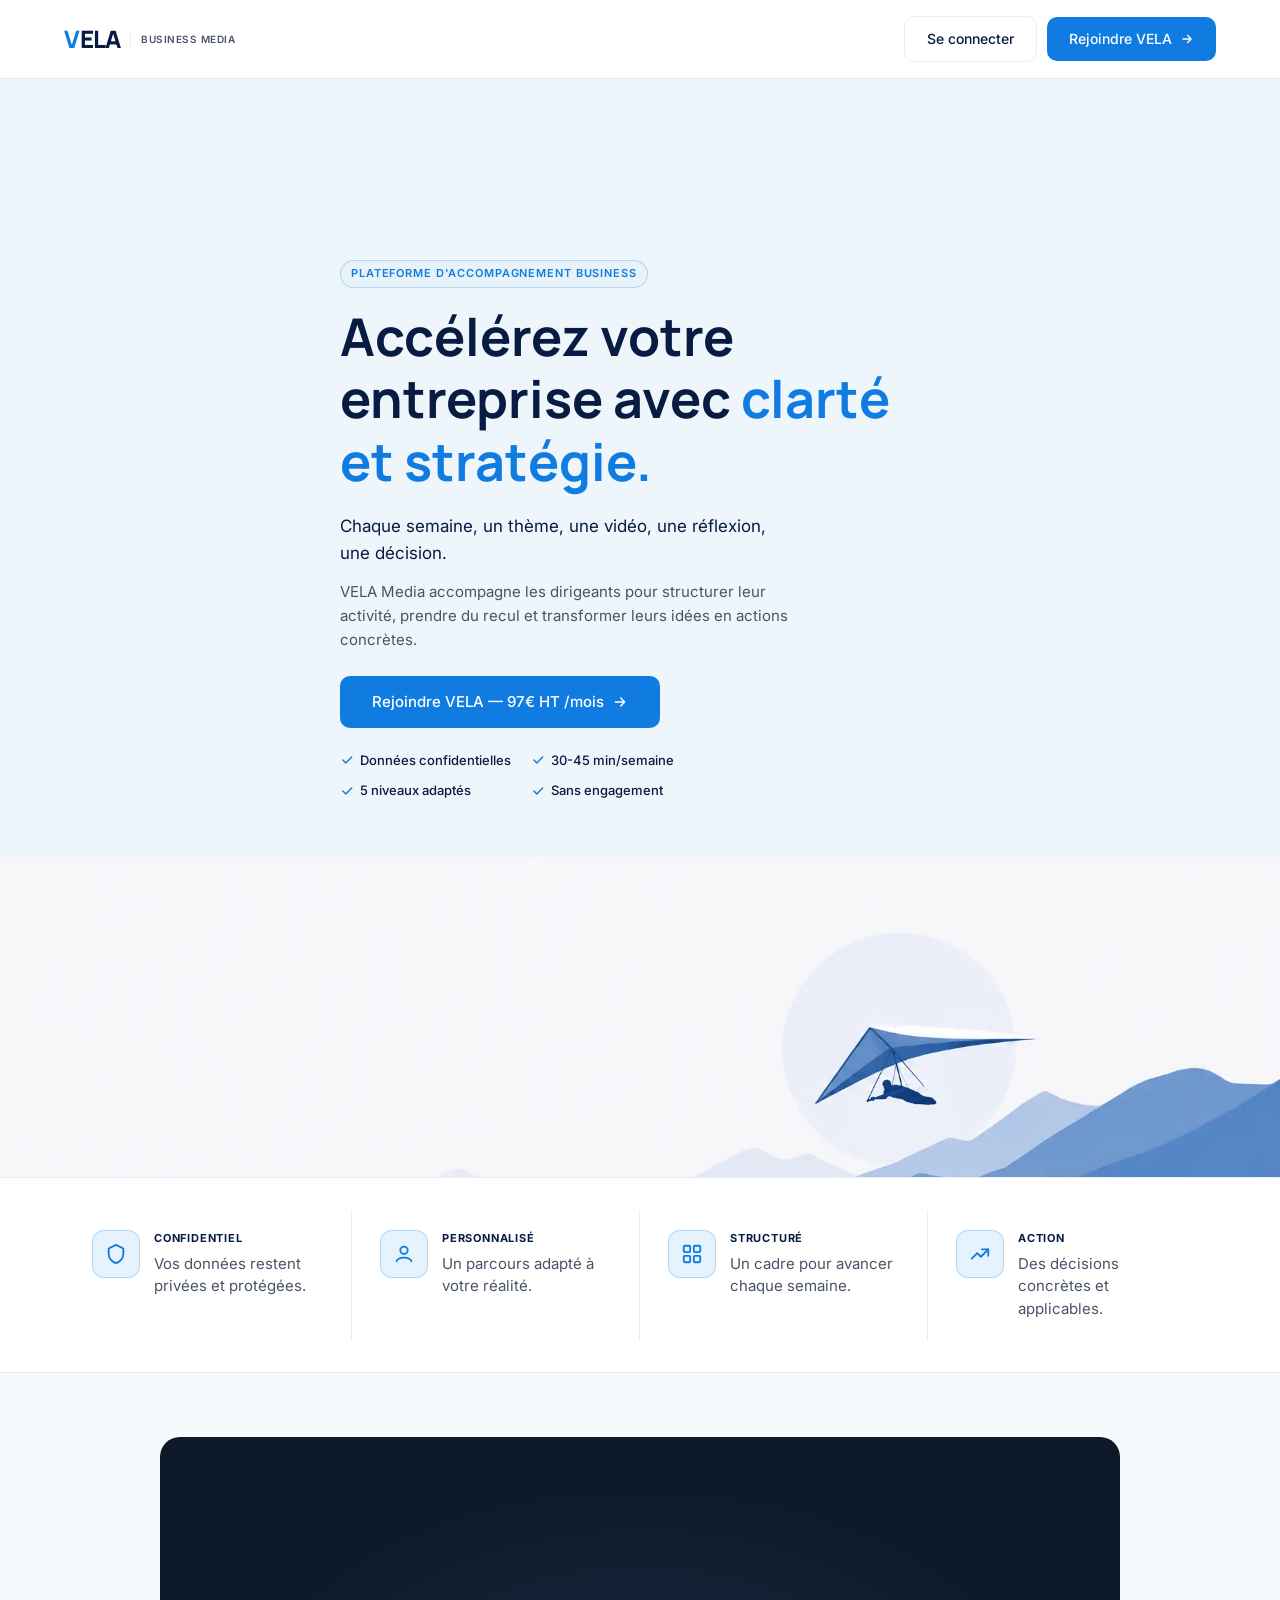
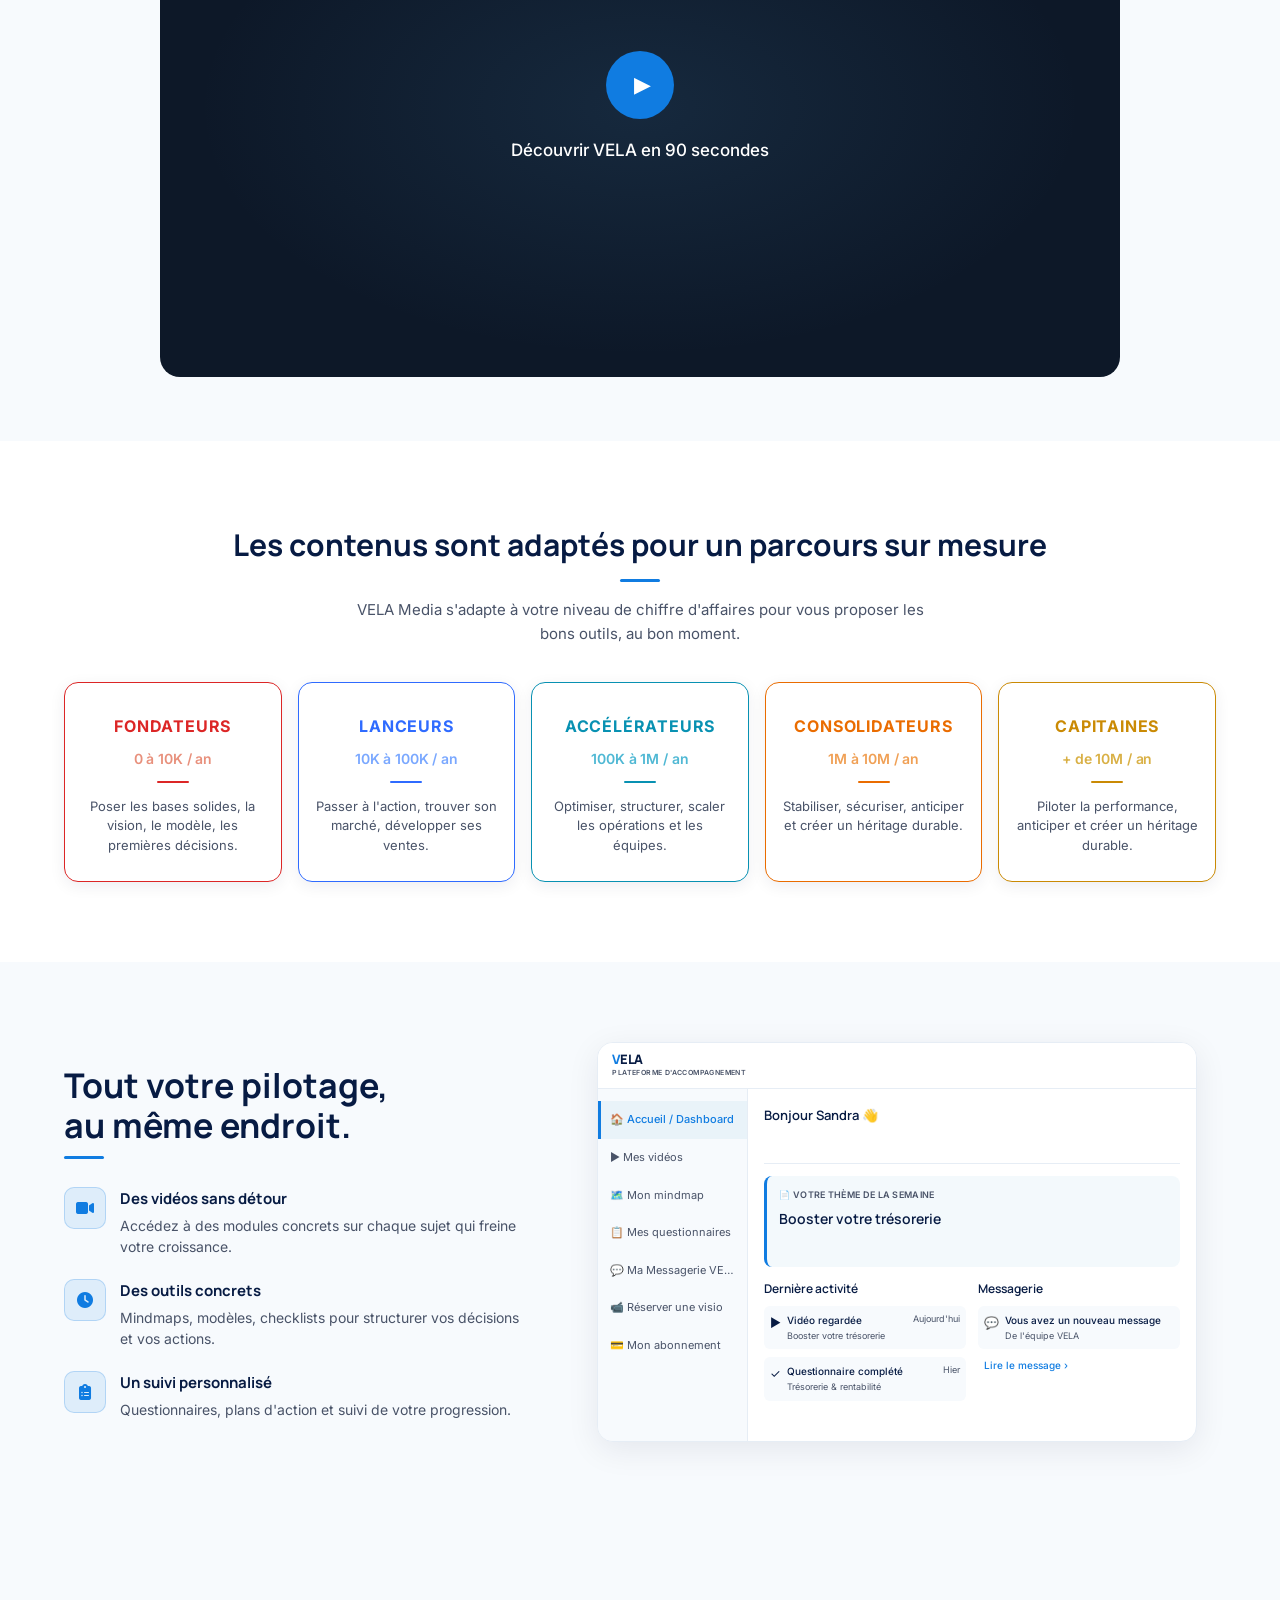
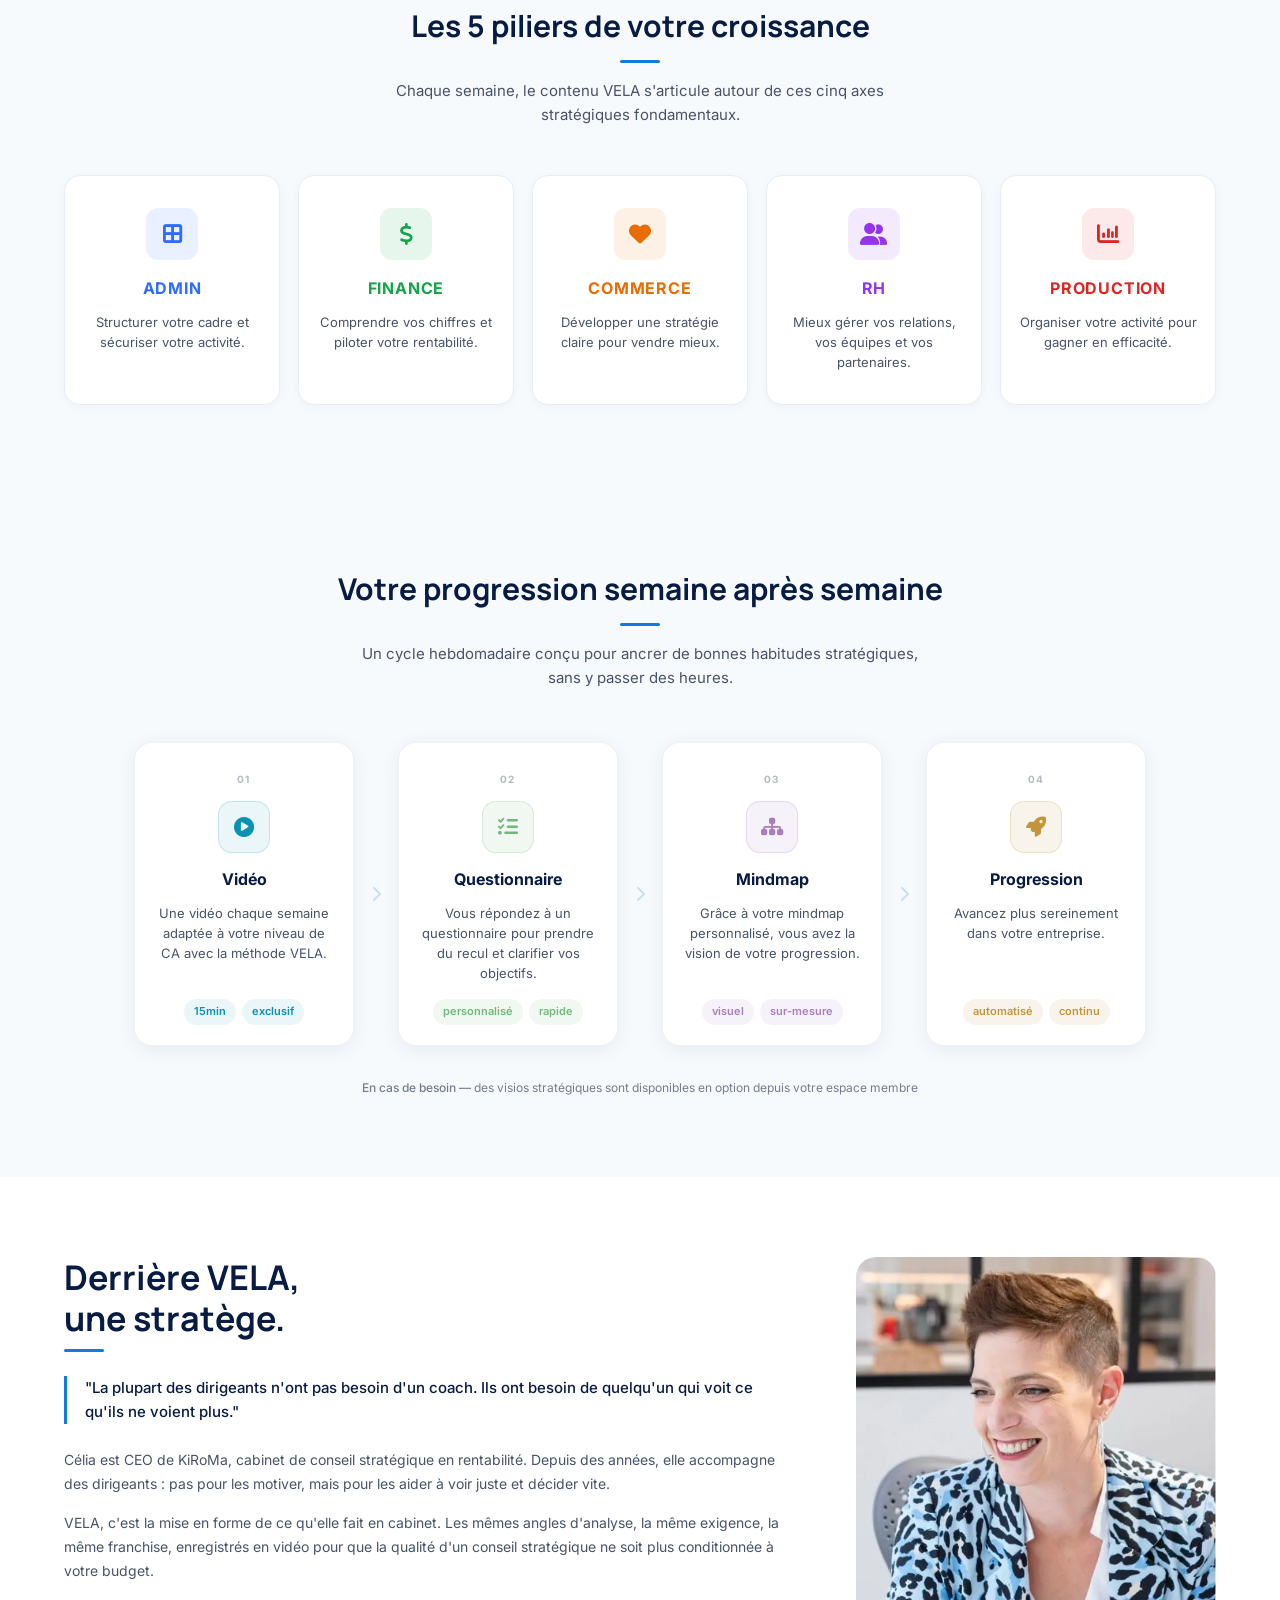
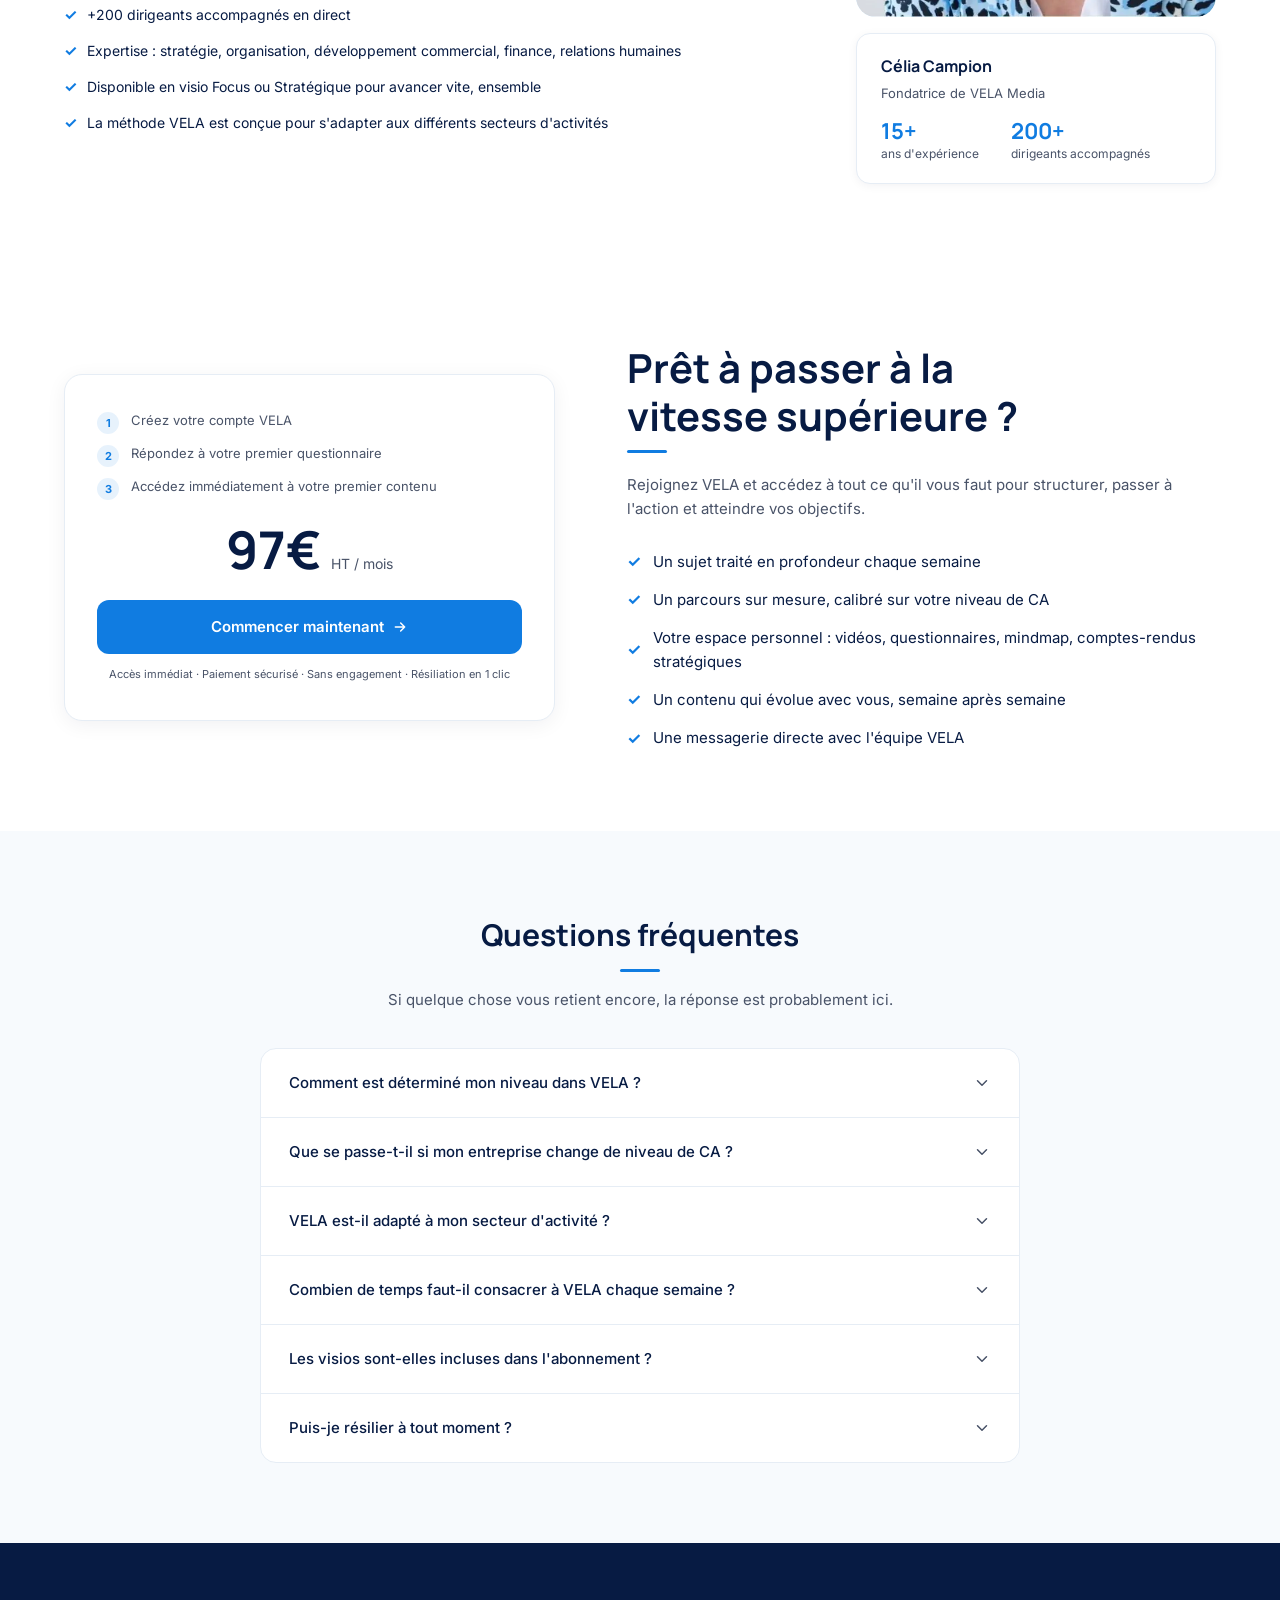
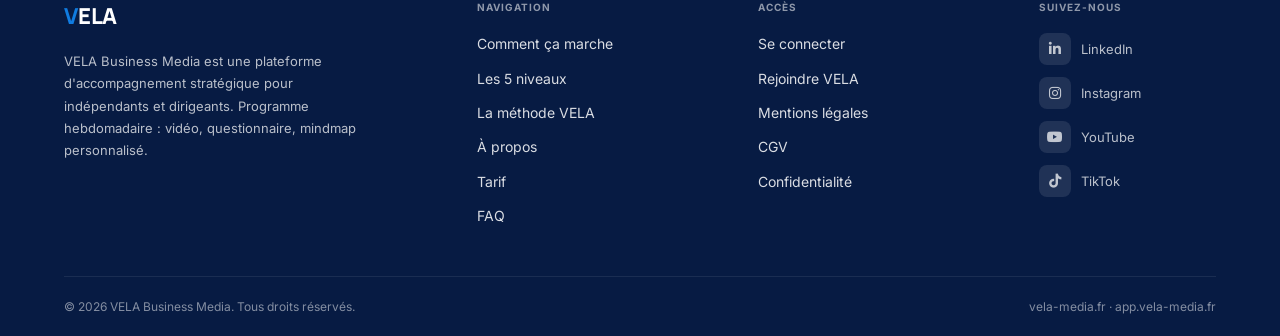
==== index.html @ 0f857f66 "Refactor code structure for improved readability and maintainability" ====
<!DOCTYPE html>
<html lang="fr">
<head>
    <meta charset="UTF-8">
    <meta name="viewport" content="width=device-width, initial-scale=1.0">
    <meta name="robots" content="index, follow">
    <meta name="description" content="VELA accompagne les dirigeants de TPE/PME avec un programme hebdomadaire : vidéo, questionnaire, mindmap personnalisé. 5 niveaux selon votre CA. 97€ HT/mois, sans engagement.">

    <!-- Canonical -->
    <link rel="canonical" href="https://vela-media.fr/">

    <!-- Open Graph -->
    <meta property="og:title" content="VELA Business Media — Votre système de pilotage stratégique">
    <meta property="og:description" content="Un programme hebdomadaire pour structurer, décider et faire croître votre entreprise. 5 niveaux adaptés à votre CA.">
    <meta property="og:image" content="https://vela-media.fr/assets/images/og-vela.jpg">
    <meta property="og:image:width" content="1200">
    <meta property="og:image:height" content="630">
    <meta property="og:url" content="https://vela-media.fr/">
    <meta property="og:type" content="website">
    <meta property="og:locale" content="fr_FR">
    <meta property="og:site_name" content="VELA Business Media">

    <!-- Twitter Card -->
    <meta name="twitter:card" content="summary_large_image">
    <meta name="twitter:title" content="VELA Business Media — Votre système de pilotage stratégique">
    <meta name="twitter:description" content="Programme hebdomadaire pour dirigeants : vidéo, questionnaire, mindmap. 97€/mois sans engagement.">
    <meta name="twitter:image" content="https://vela-media.fr/assets/images/og-vela.jpg">

    <!-- Favicon -->
    <link rel="icon" type="image/png" sizes="32x32" href="/assets/images/favicon-32.png">
    <link rel="icon" type="image/png" sizes="16x16" href="/assets/images/favicon-16.png">
    <link rel="apple-touch-icon" sizes="180x180" href="/assets/images/apple-touch-icon.png">

    <!-- Schema.org -->
    <script type="application/ld+json">
    {
      "@context": "https://schema.org",
      "@type": "Organization",
      "name": "VELA Business Media",
      "url": "https://vela-media.fr",
      "logo": "https://vela-media.fr/assets/images/logo-vela.png",
      "description": "Plateforme d'accompagnement stratégique pour dirigeants de TPE/PME.",
      "foundingDate": "2024",
      "founder": {
        "@type": "Person",
        "name": "Célia Campion"
      },
      "sameAs": [
        "https://www.linkedin.com/company/velamediacelia",
        "https://www.instagram.com/vela_media.fr/",
        "https://www.youtube.com/@VELA-Media-by-C%C3%A9lia-Campion"
      ]
    }
    </script>

    <title>VELA Business Media — Plateforme stratégique pour dirigeants | 97€/mois HT</title>

    <link rel="preconnect" href="https://fonts.googleapis.com">
    <link rel="preconnect" href="https://fonts.gstatic.com" crossorigin>
    <link href="https://fonts.googleapis.com/css2?family=Inter:wght@400;500;600&family=Manrope:wght@600;700&display=swap" rel="stylesheet">
    <link rel="stylesheet" href="https://cdnjs.cloudflare.com/ajax/libs/font-awesome/6.5.0/css/all.min.css">
    <link rel="stylesheet" href="styles/main.css">
</head>
<body>
    <!-- Header -->
    <header class="header">
        <div class="container">
            <div class="header-content">
                <div class="logo">
                    <div class="logo-main">
                        <span class="logo-v">V</span><span class="logo-text">ELA</span>
                    </div>
                    <span class="logo-sub">BUSINESS MEDIA</span>
                </div>
                <div class="header-actions">
                    <a href="https://app.vela-media.fr/login" target="_blank" rel="noopener" class="btn-secondary">Se connecter</a>
                    <a href="https://app.vela-media.fr/offers/Z2gnVSHb" target="_blank" rel="noopener" class="btn-primary">Rejoindre VELA <svg class="btn-arrow" width="14" height="14" viewBox="0 0 24 24" fill="none" xmlns="http://www.w3.org/2000/svg"><path d="M5 12h14M13 6l6 6-6 6" stroke="currentColor" stroke-width="2.2" stroke-linecap="round" stroke-linejoin="round"/></svg></a>
                </div>
            </div>
        </div>
    </header>

    <!-- Hero Section -->
    <section class="hero">
        <div class="hero-image">
            <img src="assets/images/image_deltaplane.webp" alt="Paysage VELA" class="hero-paysage">
        </div>
        <div class="container">
            <div class="hero-content">
                <div class="hero-text">
                    <span class="hero-badge">Plateforme d'accompagnement business</span>
                    <h1>Accélérez votre entreprise avec <span class="hero-highlight">clarté et stratégie.</span></h1>
                    <p class="hero-subtitle">Chaque semaine, un thème, une vidéo, une réflexion, une décision.</p>
                    <p class="hero-desc">VELA Media accompagne les dirigeants pour structurer leur activité, prendre du recul et transformer leurs idées en actions concrètes.</p>
                    <a href="https://app.vela-media.fr/offers/Z2gnVSHb" target="_blank" rel="noopener" class="btn-primary btn-large">Rejoindre VELA — 97€ HT /mois <svg class="btn-arrow" width="16" height="16" viewBox="0 0 24 24" fill="none" xmlns="http://www.w3.org/2000/svg"><path d="M5 12h14M13 6l6 6-6 6" stroke="currentColor" stroke-width="2.2" stroke-linecap="round" stroke-linejoin="round"/></svg></a>
                    <ul class="hero-features">
                        <li><svg width="14" height="14" viewBox="0 0 24 24" fill="none" xmlns="http://www.w3.org/2000/svg"><path d="M5 12l5 5L20 7" stroke="currentColor" stroke-width="2.5" stroke-linecap="round" stroke-linejoin="round"/></svg> Données confidentielles</li>
                        <li><svg width="14" height="14" viewBox="0 0 24 24" fill="none" xmlns="http://www.w3.org/2000/svg"><path d="M5 12l5 5L20 7" stroke="currentColor" stroke-width="2.5" stroke-linecap="round" stroke-linejoin="round"/></svg> 30-45 min/semaine</li>
                        <li><svg width="14" height="14" viewBox="0 0 24 24" fill="none" xmlns="http://www.w3.org/2000/svg"><path d="M5 12l5 5L20 7" stroke="currentColor" stroke-width="2.5" stroke-linecap="round" stroke-linejoin="round"/></svg> 5 niveaux adaptés</li>
                        <li><svg width="14" height="14" viewBox="0 0 24 24" fill="none" xmlns="http://www.w3.org/2000/svg"><path d="M5 12l5 5L20 7" stroke="currentColor" stroke-width="2.5" stroke-linecap="round" stroke-linejoin="round"/></svg> Sans engagement</li>
                    </ul>
                </div>
            </div>
        </div>
    </section>

    <!-- Features Section -->
    <section class="features">
        <div class="container">
            <div class="features-grid">
                <div class="feature-card">
                    <div class="feature-icon">
                        <svg width="40" height="40" viewBox="0 0 24 24" fill="none" xmlns="http://www.w3.org/2000/svg">
                            <path d="M12 2L4 6V12C4 16.42 7.45 20.57 12 22C16.55 20.57 20 16.42 20 12V6L12 2Z" stroke="var(--blue-primary)" stroke-width="2" stroke-linejoin="round"/>
                        </svg>
                    </div>
                    <div class="feature-body">
                        <h3>Confidentiel</h3>
                        <p>Vos données restent privées et protégées.</p>
                    </div>
                </div>
                <div class="feature-card">
                    <div class="feature-icon">
                        <svg width="40" height="40" viewBox="0 0 24 24" fill="none" xmlns="http://www.w3.org/2000/svg">
                            <circle cx="12" cy="8" r="4" stroke="var(--blue-primary)" stroke-width="2"/>
                            <path d="M4 20C4 17.79 7.58 16 12 16C16.42 16 20 17.79 20 20" stroke="var(--blue-primary)" stroke-width="2" stroke-linecap="round"/>
                        </svg>
                    </div>
                    <div class="feature-body">
                        <h3>Personnalisé</h3>
                        <p>Un parcours adapté à votre réalité.</p>
                    </div>
                </div>
                <div class="feature-card">
                    <div class="feature-icon">
                        <svg width="40" height="40" viewBox="0 0 24 24" fill="none" xmlns="http://www.w3.org/2000/svg">
                            <rect x="3" y="3" width="7" height="7" rx="1" stroke="var(--blue-primary)" stroke-width="2"/>
                            <rect x="14" y="3" width="7" height="7" rx="1" stroke="var(--blue-primary)" stroke-width="2"/>
                            <rect x="3" y="14" width="7" height="7" rx="1" stroke="var(--blue-primary)" stroke-width="2"/>
                            <rect x="14" y="14" width="7" height="7" rx="1" stroke="var(--blue-primary)" stroke-width="2"/>
                        </svg>
                    </div>
                    <div class="feature-body">
                        <h3>Structuré</h3>
                        <p>Un cadre pour avancer chaque semaine.</p>
                    </div>
                </div>
                <div class="feature-card">
                    <div class="feature-icon">
                        <svg width="40" height="40" viewBox="0 0 24 24" fill="none" xmlns="http://www.w3.org/2000/svg">
                            <path d="M3 17l6-6 4 4 8-8" stroke="var(--blue-primary)" stroke-width="2" stroke-linecap="round" stroke-linejoin="round"/>
                            <path d="M14 7h7v7" stroke="var(--blue-primary)" stroke-width="2" stroke-linecap="round" stroke-linejoin="round"/>
                        </svg>
                    </div>
                    <div class="feature-body">
                        <h3>Action</h3>
                        <p>Des décisions concrètes et applicables.</p>
                    </div>
                </div>
            </div>
        </div>
    </section>

    <!-- Video Section -->
    <section class="video-section" id="comment-ca-marche">
        <div class="container">
            <div class="video-wrapper">
                <!-- Thumbnail personnalisé -->
                <div class="video-placeholder" id="videoThumb">
                    <button class="play-button" id="playBtn">▶</button>
                    <p>Découvrir VELA en 90 secondes</p>
                </div>
                <!-- Player Wistia -->
                <div class="video-player" id="videoPlayer">
                    <script src="https://fast.wistia.com/embed/medias/hscdrx3iyb.jsonp" async></script>
                    <script src="https://fast.wistia.com/assets/external/E-v1.js" async></script>
                    <div class="wistia_embed wistia_async_hscdrx3iyb videoFoam=true silentAutoPlay=false" style="width:100%;height:100%;">&nbsp;</div>
                </div>
            </div>
        </div>
    </section>

    <!-- Levels Section -->
    <section class="levels" id="les-5-niveaux">
        <div class="container">
            <h2 class="section-title">Les contenus sont adaptés pour un parcours sur mesure</h2>
            <p class="section-intro">VELA Media s'adapte à votre niveau de chiffre d'affaires pour vous proposer les bons outils, au bon moment.</p>
            <div class="levels-grid">
                <div class="level-card fondateurs">
                    <h3 class="level-name fondateurs">Fondateurs</h3>
                    <span class="level-ca fondateurs">0 à 10K / an</span>
                    <div class="level-sep fondateurs"></div>
                    <p>Poser les bases solides, la vision, le modèle, les premières décisions.</p>
                </div>
                <div class="level-card lanceurs">
                    <h3 class="level-name lanceurs">Lanceurs</h3>
                    <span class="level-ca lanceurs">10K à 100K / an</span>
                    <div class="level-sep lanceurs"></div>
                    <p>Passer à l'action, trouver son marché, développer ses ventes.</p>
                </div>
                <div class="level-card accelerateurs">
                    <h3 class="level-name accelerateurs">Accélérateurs</h3>
                    <span class="level-ca accelerateurs">100K à 1M / an</span>
                    <div class="level-sep accelerateurs"></div>
                    <p>Optimiser, structurer, scaler les opérations et les équipes.</p>
                </div>
                <div class="level-card consolidateurs">
                    <h3 class="level-name consolidateurs">Consolidateurs</h3>
                    <span class="level-ca consolidateurs">1M à 10M / an</span>
                    <div class="level-sep consolidateurs"></div>
                    <p>Stabiliser, sécuriser, anticiper et créer un héritage durable.</p>
                </div>
                <div class="level-card capitaines">
                    <h3 class="level-name capitaines">Capitaines</h3>
                    <span class="level-ca capitaines">+ de 10M / an</span>
                    <div class="level-sep capitaines"></div>
                    <p>Piloter la performance, anticiper et créer un héritage durable.</p>
                </div>
            </div>
        </div>
    </section>

    <!-- Dashboard Section -->
    <section class="dashboard" id="la-methode">
        <div class="container">
            <div class="dashboard-content">
                <div class="dashboard-text">
                    <h2>Tout votre pilotage,<br>au même endroit.</h2>
                    <div class="dash-features">
                        <div class="dash-feature-item">
                            <div class="dash-feature-icon videos"><i class="fa-solid fa-video"></i></div>
                            <div class="dash-feature-body">
                                <h4>Des vidéos sans détour</h4>
                                <p>Accédez à des modules concrets sur chaque sujet qui freine votre croissance.</p>
                            </div>
                        </div>
                        <div class="dash-feature-item">
                            <div class="dash-feature-icon tools"><i class="fa-solid fa-clock"></i></div>
                            <div class="dash-feature-body">
                                <h4>Des outils concrets</h4>
                                <p>Mindmaps, modèles, checklists pour structurer vos décisions et vos actions.</p>
                            </div>
                        </div>
                        <div class="dash-feature-item">
                            <div class="dash-feature-icon suivi"><i class="fa-solid fa-clipboard-list"></i></div>
                            <div class="dash-feature-body">
                                <h4>Un suivi personnalisé</h4>
                                <p>Questionnaires, plans d'action et suivi de votre progression.</p>
                            </div>
                        </div>
                    </div>
                </div>
                <div class="dashboard-image">
                    <div class="dashboard-mockup">
                        <div class="dash-logo-bar">
                            <div class="dash-logo-info">
                                <div class="dash-logo-name">
                                    <span class="dash-logo-v">V</span><span class="dash-logo-txt">ELA</span>
                                </div>
                                <span class="dash-logo-sub">Plateforme d'accompagnement</span>
                            </div>
                        </div>
                        <div class="dashboard-wrapper">
                            <div class="dashboard-menu">
                                <div class="menu-item active">🏠 Accueil / Dashboard</div>
                                <div class="menu-item">▶ Mes vidéos</div>
                                <div class="menu-item">🗺️ Mon mindmap</div>
                                <div class="menu-item">📋 Mes questionnaires</div>
                                <div class="menu-item">💬 Ma Messagerie VELA</div>
                                <div class="menu-item">📹 Réserver une visio</div>
                                <div class="menu-item">💳 Mon abonnement</div>
                            </div>
                            <div class="dashboard-main">
                                <div class="dashboard-header-content">
                                    <div class="dashboard-greeting">
                                        <h4>Bonjour Sandra 👋</h4>
                                    </div>
                                </div>
                                <div class="dashboard-theme">
                                    <span class="theme-label">📄 VOTRE THÈME DE LA SEMAINE</span>
                                    <h3>Booster votre trésorerie</h3>
                                </div>
                                <div class="dashboard-section">
                                    <h4>Dernière activité</h4>
                                    <div class="dashboard-item compact">
                                        <span class="item-icon">▶</span>
                                        <div class="item-content">
                                            <p class="item-title">Vidéo regardée</p>
                                            <p class="item-meta">Booster votre trésorerie</p>
                                        </div>
                                        <span class="item-time">Aujourd'hui</span>
                                    </div>
                                    <div class="dashboard-item compact">
                                        <span class="item-icon">✓</span>
                                        <div class="item-content">
                                            <p class="item-title">Questionnaire complété</p>
                                            <p class="item-meta">Trésorerie & rentabilité</p>
                                        </div>
                                        <span class="item-time">Hier</span>
                                    </div>
                                </div>
                                <div class="dashboard-section">
                                    <h4>Messagerie</h4>
                                    <div class="dashboard-item compact">
                                        <span class="item-icon">💬</span>
                                        <div class="item-content">
                                            <p class="item-title">Vous avez un nouveau message</p>
                                            <p class="item-meta">De l'équipe VELA</p>
                                        </div>
                                    </div>
                                    <a href="#" class="item-link">Lire le message ›</a>
                                </div>
                            </div>
                        </div>
                    </div>
                </div>
            </div>
        </div>
    </section>

    <!-- Pillars Section -->
    <section class="pillars">
        <div class="container">
            <h2 class="section-title">Les 5 piliers de votre croissance</h2>
            <p class="section-intro">Chaque semaine, le contenu VELA s'articule autour de ces cinq axes stratégiques fondamentaux.</p>
            <div class="pillars-grid">
                <div class="pillar-card">
                    <div class="pillar-icon admin"><i class="fa-solid fa-border-all"></i></div>
                    <h3 class="pillar-name admin">Admin</h3>
                    <p>Structurer votre cadre et sécuriser votre activité.</p>
                </div>
                <div class="pillar-card">
                    <div class="pillar-icon finance"><i class="fa-solid fa-dollar-sign"></i></div>
                    <h3 class="pillar-name finance">Finance</h3>
                    <p>Comprendre vos chiffres et piloter votre rentabilité.</p>
                </div>
                <div class="pillar-card">
                    <div class="pillar-icon commerce"><i class="fa-solid fa-heart"></i></div>
                    <h3 class="pillar-name commerce">Commerce</h3>
                    <p>Développer une stratégie claire pour vendre mieux.</p>
                </div>
                <div class="pillar-card">
                    <div class="pillar-icon rh"><i class="fa-solid fa-user-group"></i></div>
                    <h3 class="pillar-name rh">RH</h3>
                    <p>Mieux gérer vos relations, vos équipes et vos partenaires.</p>
                </div>
                <div class="pillar-card">
                    <div class="pillar-icon production"><i class="fa-solid fa-chart-column"></i></div>
                    <h3 class="pillar-name production">Production</h3>
                    <p>Organiser votre activité pour gagner en efficacité.</p>
                </div>
            </div>
        </div>
    </section>

    <!-- Journey Section -->
    <section class="journey">
        <div class="container">
            <h2 class="section-title">Votre progression semaine après semaine</h2>
            <p class="section-intro">Un cycle hebdomadaire conçu pour ancrer de bonnes habitudes stratégiques, sans y passer des heures.</p>
            <div class="journey-steps">
                <div class="step">
                    <span class="step-num">01</span>
                    <div class="step-circle step-video"><i class="fa-solid fa-circle-play"></i></div>
                    <h3>Vidéo</h3>
                    <p>Une vidéo chaque semaine adaptée à votre niveau de CA avec la méthode VELA.</p>
                    <div class="step-tags">
                        <span class="step-tag tag-video">15min</span>
                        <span class="step-tag tag-video">exclusif</span>
                    </div>
                </div>
                <div class="step-arrow"><i class="fa-solid fa-chevron-right"></i></div>
                <div class="step">
                    <span class="step-num">02</span>
                    <div class="step-circle step-questionnaire"><i class="fa-solid fa-list-check"></i></div>
                    <h3>Questionnaire</h3>
                    <p>Vous répondez à un questionnaire pour prendre du recul et clarifier vos objectifs.</p>
                    <div class="step-tags">
                        <span class="step-tag tag-questionnaire">personnalisé</span>
                        <span class="step-tag tag-questionnaire">rapide</span>
                    </div>
                </div>
                <div class="step-arrow"><i class="fa-solid fa-chevron-right"></i></div>
                <div class="step">
                    <span class="step-num">03</span>
                    <div class="step-circle step-mindmap"><i class="fa-solid fa-sitemap"></i></div>
                    <h3>Mindmap</h3>
                    <p>Grâce à votre mindmap personnalisé, vous avez la vision de votre progression.</p>
                    <div class="step-tags">
                        <span class="step-tag tag-mindmap">visuel</span>
                        <span class="step-tag tag-mindmap">sur-mesure</span>
                    </div>
                </div>
                <div class="step-arrow"><i class="fa-solid fa-chevron-right"></i></div>
                <div class="step">
                    <span class="step-num">04</span>
                    <div class="step-circle step-progression"><i class="fa-solid fa-rocket"></i></div>
                    <h3>Progression</h3>
                    <p>Avancez plus sereinement dans votre entreprise.</p>
                    <div class="step-tags">
                        <span class="step-tag tag-progression">automatisé</span>
                        <span class="step-tag tag-progression">continu</span>
                    </div>
                </div>
            </div>
            <div class="journey-addon">
                <div class="journey-addon-text">
                    <span class="journey-addon-title">En cas de besoin —</span>
                    <span class="journey-addon-desc">des visios stratégiques sont disponibles en option depuis votre espace membre</span>
                </div>
            </div>
        </div>
    </section>

    <!-- Trust Section -->
    <section class="trust" id="a-propos">
        <div class="container">
            <div class="trust-content">
                <div class="trust-text">
                    <h2>Derrière VELA,<br>une stratège.</h2>
                    <blockquote class="trust-quote">"La plupart des dirigeants n'ont pas besoin d'un coach. Ils ont besoin de quelqu'un qui voit ce qu'ils ne voient plus."</blockquote>
                    <p>Célia est CEO de KiRoMa, cabinet de conseil stratégique en rentabilité. Depuis des années, elle accompagne des dirigeants : pas pour les motiver, mais pour les aider à voir juste et décider vite.</p>
                    <p>VELA, c'est la mise en forme de ce qu'elle fait en cabinet. Les mêmes angles d'analyse, la même exigence, la même franchise, enregistrés en vidéo pour que la qualité d'un conseil stratégique ne soit plus conditionnée à votre budget.</p>
                    <ul class="trust-bullets">
                        <li>+200 dirigeants accompagnés en direct</li>
                        <li>Expertise : stratégie, organisation, développement commercial, finance, relations humaines</li>
                        <li>Disponible en visio Focus ou Stratégique pour avancer vite, ensemble</li>
                        <li>La méthode VELA est conçue pour s'adapter aux différents secteurs d'activités</li>
                    </ul>
                </div>
                <div class="trust-left">
                    <div class="trust-photo-card">
                        <img src="assets/images/image_portrait_Celia-Campion.webp" alt="Célia Campion" class="trust-photo-img">
                    </div>
                    <div class="trust-bio-card">
                        <div class="trust-bio-header">
                            <p class="trust-name">Célia Campion</p>
                            <p class="trust-role">Fondatrice de VELA Media</p>
                        </div>
                        <div class="trust-stats">
                            <div class="trust-stat">
                                <span class="trust-stat-value">15+</span>
                                <span class="trust-stat-label">ans d'expérience</span>
                            </div>
                            <div class="trust-stat">
                                <span class="trust-stat-value">200+</span>
                                <span class="trust-stat-label">dirigeants accompagnés</span>
                            </div>
                        </div>
                    </div>
                </div>
            </div>
        </div>
    </section>

    <!-- Pricing Section -->
    <section class="pricing" id="tarif">
        <div class="container">
            <div class="pricing-wrapper">
                <div class="pricing-card">
                    <ol class="pricing-steps">
                        <li>Créez votre compte VELA</li>
                        <li>Répondez à votre premier questionnaire</li>
                        <li>Accédez immédiatement à votre premier contenu</li>
                    </ol>
                    <div class="pricing-amount">
                        <span class="amount">97€</span>
                        <span class="period">HT / mois</span>
                    </div>
                    <a href="https://app.vela-media.fr/offers/Z2gnVSHb" target="_blank" rel="noopener" class="btn-primary btn-pricing-full">Commencer maintenant <svg class="btn-arrow" width="16" height="16" viewBox="0 0 24 24" fill="none" xmlns="http://www.w3.org/2000/svg"><path d="M5 12h14M13 6l6 6-6 6" stroke="currentColor" stroke-width="2.2" stroke-linecap="round" stroke-linejoin="round"/></svg></a>
                    <p class="pricing-disclaimer">Accès immédiat · Paiement sécurisé · Sans engagement · Résiliation en 1 clic</p>
                </div>
                <div class="pricing-content">
                    <h2>Prêt à passer à la<br>vitesse supérieure ?</h2>
                    <p class="pricing-intro">Rejoignez VELA et accédez à tout ce qu'il vous faut pour structurer, passer à l'action et atteindre vos objectifs.</p>
                    <ul class="pricing-features">
                        <li>Un sujet traité en profondeur chaque semaine</li>
                        <li>Un parcours sur mesure, calibré sur votre niveau de CA</li>
                        <li>Votre espace personnel : vidéos, questionnaires, mindmap, comptes-rendus stratégiques</li>
                        <li>Un contenu qui évolue avec vous, semaine après semaine</li>
                        <li>Une messagerie directe avec l'équipe VELA</li>
                    </ul>
                </div>
            </div>
        </div>
    </section>

    <!-- FAQ Section -->
    <section class="faq" id="faq">
        <div class="container">
            <h2 class="section-title">Questions fréquentes</h2>
            <p class="section-intro">Si quelque chose vous retient encore, la réponse est probablement ici.</p>
            <div class="faq-list">
                <details class="faq-item">
                    <summary class="faq-question">Comment est déterminé mon niveau dans VELA ?<svg class="faq-chevron" width="18" height="18" viewBox="0 0 24 24" fill="none"><path d="M6 9l6 6 6-6" stroke="currentColor" stroke-width="2" stroke-linecap="round" stroke-linejoin="round"/></svg></summary>
                    <div class="faq-answer">Dès l'inscription, vous remplissez un questionnaire en indiquant votre niveau de chiffre d'affaires.<br>Votre espace se configure automatiquement — contenus, mindmap, parcours. Tout est calibré sur votre réalité, pas sur une moyenne. Un conseil : jouez le jeu.<br>Chaque contenu est construit pour votre tranche de CA : les angles, les exemples, les décisions à prendre. Ce n'est pas générique. C'est fait pour vous.</div>
                </details>
                <details class="faq-item">
                    <summary class="faq-question">Que se passe-t-il si mon entreprise change de niveau de CA ?<svg class="faq-chevron" width="18" height="18" viewBox="0 0 24 24" fill="none"><path d="M6 9l6 6 6-6" stroke="currentColor" stroke-width="2" stroke-linecap="round" stroke-linejoin="round"/></svg></summary>
                    <div class="faq-answer">C'est exactement ce qu'on cherche. Contactez-nous via la messagerie VELA et on s'occupe de mettre à jour votre espace client. Le programme grandit au rythme de votre entreprise.</div>
                </details>
                <details class="faq-item">
                    <summary class="faq-question">VELA est-il adapté à mon secteur d'activité ?<svg class="faq-chevron" width="18" height="18" viewBox="0 0 24 24" fill="none"><path d="M6 9l6 6 6-6" stroke="currentColor" stroke-width="2" stroke-linecap="round" stroke-linejoin="round"/></svg></summary>
                    <div class="faq-answer">Oui. Les enjeux stratégiques d'un dirigeant : structurer, vendre, recruter, piloter — sont les mêmes quel que soit le secteur (Commerce, services, industrie, professions libérales, artisanat).<br>VELA parle votre langue.</div>
                </details>
                <details class="faq-item">
                    <summary class="faq-question">Combien de temps faut-il consacrer à VELA chaque semaine ?<svg class="faq-chevron" width="18" height="18" viewBox="0 0 24 24" fill="none"><path d="M6 9l6 6 6-6" stroke="currentColor" stroke-width="2" stroke-linecap="round" stroke-linejoin="round"/></svg></summary>
                    <div class="faq-answer">30 à 45 minutes. Un email le lundi, une vidéo le mercredi puis un questionnaire de 5 min. Votre mindmap se met à jour automatiquement. Conçu pour les dirigeants dont le temps est la ressource la plus précieuse.</div>
                </details>
                <details class="faq-item">
                    <summary class="faq-question">Les visios sont-elles incluses dans l'abonnement ?<svg class="faq-chevron" width="18" height="18" viewBox="0 0 24 24" fill="none"><path d="M6 9l6 6 6-6" stroke="currentColor" stroke-width="2" stroke-linecap="round" stroke-linejoin="round"/></svg></summary>
                    <div class="faq-answer">L'abonnement à 97€ HT/mois donne accès à l'intégralité du programme. Si vous souhaitez aller plus vite ou traiter un sujet en direct, des visios stratégiques sont disponibles en option : 45 min à 150€ HT, 1h30 à 250€ HT.</div>
                </details>
                <details class="faq-item">
                    <summary class="faq-question">Puis-je résilier à tout moment ?<svg class="faq-chevron" width="18" height="18" viewBox="0 0 24 24" fill="none"><path d="M6 9l6 6 6-6" stroke="currentColor" stroke-width="2" stroke-linecap="round" stroke-linejoin="round"/></svg></summary>
                    <div class="faq-answer">Oui. Sans engagement, sans préavis, sans frais. Résiliation en un clic depuis votre espace membre. Votre accès reste actif jusqu'à la fin de la période déjà payée.</div>
                </details>
            </div>
        </div>
    </section>

    <!-- Footer -->
    <footer class="footer">
        <div class="container">
            <div class="footer-main">
                <div class="footer-brand">
                    <div class="footer-logo">
                        <span class="footer-logo-v">V</span><span class="footer-logo-text">ELA</span>
                    </div>
                    <p class="footer-desc">VELA Business Media est une plateforme d'accompagnement stratégique pour indépendants et dirigeants. Programme hebdomadaire : vidéo, questionnaire, mindmap personnalisé.</p>
                </div>
                <div class="footer-nav">
                    <h4 class="footer-heading">Navigation</h4>
                    <ul>
                        <li><a href="#comment-ca-marche">Comment ça marche</a></li>
                        <li><a href="#les-5-niveaux">Les 5 niveaux</a></li>
                        <li><a href="#la-methode">La méthode VELA</a></li>
                        <li><a href="#a-propos">À propos</a></li>
                        <li><a href="#tarif">Tarif</a></li>
                        <li><a href="#faq">FAQ</a></li>
                    </ul>
                </div>
                <div class="footer-nav">
                    <h4 class="footer-heading">Accès</h4>
                    <ul>
                        <li><a href="https://app.vela-media.fr/login" target="_blank" rel="noopener">Se connecter</a></li>
                        <li><a href="https://app.vela-media.fr/offers/Z2gnVSHb" target="_blank" rel="noopener">Rejoindre VELA</a></li>
                        <li><a href="legal.html#mentions">Mentions légales</a></li>
                        <li><a href="legal.html#cgv">CGV</a></li>
                        <li><a href="legal.html#confidentialite">Confidentialité</a></li>
                    </ul>
                </div>
                <div class="footer-nav">
                    <h4 class="footer-heading">Suivez-nous</h4>
                    <div class="footer-social">
                        <a href="https://www.linkedin.com/company/velamediacelia" target="_blank" rel="noopener">
                            <span class="footer-social-icon"><i class="fa-brands fa-linkedin-in"></i></span>
                            LinkedIn
                        </a>
                        <a href="https://www.instagram.com/vela_media.fr/" target="_blank" rel="noopener">
                            <span class="footer-social-icon"><i class="fa-brands fa-instagram"></i></span>
                            Instagram
                        </a>
                        <a href="https://www.youtube.com/@VELA-Media-by-C%C3%A9lia-Campion" target="_blank" rel="noopener">
                            <span class="footer-social-icon"><i class="fa-brands fa-youtube"></i></span>
                            YouTube
                        </a>
                        <a href="https://www.tiktok.com/@celiacampion" target="_blank" rel="noopener">
                            <span class="footer-social-icon"><i class="fa-brands fa-tiktok"></i></span>
                            TikTok
                        </a>
                    </div>
                </div>
            </div>
            <div class="footer-bottom">
                <p>&copy; <span id="footer-year"></span> VELA Business Media. Tous droits réservés.</p>
                <p>vela-media.fr · app.vela-media.fr</p>
            </div>
        </div>
    </footer>

    <script src="js/main.js"></script>
</body>
</html>
---- styles/main.css ----
* {
    margin: 0;
    padding: 0;
    box-sizing: border-box;
}

:root {
    --blue-primary: #107ce1;
    --blue-dark: #071b43;
    --bg-main: #F7FAFD;
    --white: #FFFFFF;
    --gray-border: #E6EDF5;
    --gray-text: #495368;
    --button-blue: #107ce1;

    --font-title: 'Manrope', sans-serif;
    --font-text: 'Inter', sans-serif;
}

html {
    scroll-behavior: smooth;
}

body {
    font-family: var(--font-text);
    color: var(--blue-dark);
    line-height: 1.6;
    background: var(--bg-main);
}

.container {
    max-width: 1200px;
    margin: 0 auto;
    padding: 0 24px;
}

/* ── Header ─────────────────────────────────────────── */
.header {
    background: var(--white);
    padding: 16px 0;
    border-bottom: 1px solid var(--gray-border);
    position: sticky;
    top: 0;
    z-index: 1000;
}

.header-content {
    display: flex;
    justify-content: space-between;
    align-items: center;
}

.logo {
    display: flex;
    align-items: center;
    gap: 10px;
    font-family: var(--font-title);
}

.logo-main {
    display: flex;
    align-items: baseline;
}

.logo-v {
    font-size: 24px;
    font-weight: 800;
    color: var(--blue-primary);
    line-height: 1;
}

.logo-text {
    font-size: 24px;
    font-weight: 800;
    color: var(--blue-dark);
    letter-spacing: -1px;
    line-height: 1;
}

.logo-sub {
    font-family: var(--font-text);
    font-size: 10px;
    font-weight: 600;
    color: var(--gray-text);
    letter-spacing: 0.5px;
    text-transform: uppercase;
    border-left: 1px solid var(--gray-border);
    padding-left: 10px;
}

.header-actions {
    display: flex;
    gap: 10px;
    align-items: center;
}

/* ── Buttons ─────────────────────────────────────────── */
a.btn-primary, a.btn-secondary { text-decoration: none; }

.btn-primary {
    background: var(--button-blue);
    color: var(--white);
    padding: 11px 22px;
    border-radius: 10px;
    font-family: var(--font-text);
    font-weight: 500;
    font-size: 14px;
    cursor: pointer;
    border: none;
    transition: background 0.2s, transform 0.2s;
    display: inline-flex;
    align-items: center;
    gap: 8px;
}

.btn-arrow {
    transition: transform 0.2s;
}

.btn-primary:hover .btn-arrow {
    transform: translateX(3px);
}

.btn-primary:hover {
    background: #39a6e6;
    transform: translateY(-1px);
}

.btn-secondary {
    background: transparent;
    color: var(--blue-dark);
    padding: 11px 22px;
    border-radius: 10px;
    font-family: var(--font-text);
    font-weight: 500;
    font-size: 14px;
    cursor: pointer;
    border: 1px solid var(--gray-border);
    transition: border-color 0.2s, background 0.2s;
}

.btn-secondary:hover {
    background: var(--bg-main);
    border-color: var(--blue-primary);
}

.btn-large {
    padding: 14px 32px;
    font-size: 15px;
}

/* ── Hero ────────────────────────────────────────────── */
.hero {
    padding: 100px 0;
    position: relative;
    overflow: hidden;
    background: #EEF5FB;
}

.hero-bg {
    position: absolute;
    inset: 0;
    z-index: 0;
}

.hero-bg svg {
    width: 100%;
    height: 100%;
}

.hero .container {
    position: relative;
    z-index: 1;
}

.hero-content {
    display: grid;
    grid-template-columns: 1fr;
    max-width: 600px;
}

.hero-badge {
    display: inline-block;
    font-family: var(--font-text);
    font-size: 11px;
    font-weight: 600;
    letter-spacing: 0.08em;
    text-transform: uppercase;
    color: var(--blue-primary);
    background: #e8f3f9;
    border: 1px solid rgba(16, 124, 225, 0.25);
    border-radius: 20px;
    padding: 4px 10px;
    margin-bottom: 18px;
}

.hero-text h1 {
    font-family: var(--font-title);
    font-size: 52px;
    font-weight: 700;
    line-height: 1.2;
    color: var(--blue-dark);
    margin-bottom: 20px;
}

.hero-subtitle {
    font-size: 17px;
    color: var(--blue-dark);
    margin-bottom: 12px;
    max-width: 460px;
    line-height: 1.6;
}

.hero-desc {
    font-size: 15px;
    color: var(--gray-text);
    margin-bottom: 24px;
    max-width: 460px;
    line-height: 1.6;
}

.hero-price {
    display: flex;
    align-items: center;
    gap: 10px;
    margin-bottom: 24px;
}

.hero-price-amount {
    font-family: var(--font-title);
    font-size: 32px;
    font-weight: 700;
    color: var(--blue-dark);
    line-height: 1;
}

.hero-price-period {
    font-size: 14px;
    color: var(--gray-text);
    font-weight: 500;
}

.hero-price-badge {
    margin-left: 6px;
    background: #e8f3f9;
    color: var(--blue-primary);
    font-size: 12px;
    font-weight: 600;
    padding: 4px 12px;
    border-radius: 20px;
}

.hero-features {
    display: grid;
    grid-template-columns: auto auto;
    justify-content: start;
    gap: 10px 20px;
    list-style: none;
    padding: 0;
    margin-top: 22px;
}

.hero-features li {
    display: inline-flex;
    align-items: center;
    gap: 6px;
    font-size: 13px;
    font-weight: 500;
    color: var(--blue-dark);
}

.hero-features li svg {
    color: var(--blue-primary);
    flex-shrink: 0;
}

.hero-image {
    position: absolute;
    inset: 0;
    z-index: 0;
    pointer-events: none;
}

.hero-paysage {
    width: 100%;
    height: 100%;
    object-fit: cover;
    object-position: right center;
    display: block;
    mix-blend-mode: multiply;
}

.hero-plane-wrapper {
    position: relative;
    display: flex;
    align-items: center;
    justify-content: center;
    width: 100%;
}

.hero-sun {
    position: absolute;
    width: 220px;
    height: 220px;
    border-radius: 50%;
    background: #D6E9F8;
    z-index: 0;
}

.hero-video-placeholder {
    width: 100%;
    aspect-ratio: 16/9;
    max-width: 560px;
}

.hero-highlight {
    color: var(--blue-primary);
}

.hero-deltaplane {
    position: relative;
    z-index: 1;
    width: 80%;
    max-width: 380px;
    height: auto;
    animation: float 3s ease-in-out infinite;
    display: block;
}

@keyframes float {
    0%, 100% { transform: translateY(0px); }
    50% { transform: translateY(-16px); }
}

/* ── Features ────────────────────────────────────────── */
.features {
    padding: 32px 0;
    background: var(--white);
    border-top: 1px solid var(--gray-border);
    border-bottom: 1px solid var(--gray-border);
}

.features-grid {
    display: grid;
    grid-template-columns: repeat(4, 1fr);
}

.feature-card {
    display: flex;
    align-items: flex-start;
    gap: 14px;
    padding: 20px 28px;
    border-right: 1px solid var(--gray-border);
    transition: background 0.2s;
}

.feature-card:last-child {
    border-right: none;
}

.feature-card:hover {
    background: var(--bg-main);
}

.feature-icon {
    width: 48px;
    height: 48px;
    border-radius: 12px;
    background: rgba(16, 124, 225, 0.10);
    border: 1px solid rgba(16, 124, 225, 0.25);
    display: flex;
    align-items: center;
    justify-content: center;
    flex-shrink: 0;
}

.feature-icon svg {
    width: 22px;
    height: 22px;
}

.feature-body h3 {
    font-family: var(--font-text);
    font-size: 11px;
    font-weight: 700;
    letter-spacing: 0.8px;
    text-transform: uppercase;
    color: var(--blue-dark);
    margin-bottom: 5px;
}

.feature-body p {
    font-size: 15px;
    color: var(--gray-text);
    line-height: 1.5;
}

/* ── Video Section ───────────────────────────────────── */
.video-section {
    padding: 64px 0;
    background: var(--bg-main);
}

.video-wrapper {
    position: relative;
    max-width: 960px;
    margin: 0 auto;
    border-radius: 20px;
    overflow: hidden;
    aspect-ratio: 16/9;
}

.video-placeholder {
    background: #0d1828;
    display: flex;
    flex-direction: column;
    align-items: center;
    justify-content: center;
    gap: 20px;
    width: 100%;
    height: 100%;
    position: absolute;
    inset: 0;
    cursor: pointer;
    z-index: 2;
}

.video-player {
    position: absolute;
    inset: 0;
    width: 100%;
    height: 100%;
    z-index: 1;
}

.video-placeholder::before {
    content: '';
    position: absolute;
    inset: 0;
    background: radial-gradient(ellipse at center, rgba(74,138,184,0.15) 0%, transparent 65%);
    pointer-events: none;
}

.play-button {
    width: 68px;
    height: 68px;
    border-radius: 50%;
    background: var(--button-blue);
    color: var(--white);
    font-size: 22px;
    border: none;
    cursor: pointer;
    display: flex;
    align-items: center;
    justify-content: center;
    padding-left: 4px;
    position: relative;
    z-index: 1;
    transition: transform 0.2s, background 0.2s;
}

.play-button:hover {
    transform: scale(1.08);
    background: #2d5a7e;
}

.video-placeholder p {
    color: var(--white);
    text-align: center;
    font-size: 17px;
    font-weight: 500;
    position: relative;
    z-index: 1;
    line-height: 1.4;
}

/* ── Section Titles ──────────────────────────────────── */
.section-title {
    font-family: var(--font-title);
    font-size: 30px;
    font-weight: 700;
    color: var(--blue-dark);
    margin-bottom: 12px;
    text-align: center;
}

.section-title::after {
    content: '';
    display: block;
    width: 40px;
    height: 3px;
    background: var(--blue-primary);
    border-radius: 2px;
    margin: 10px auto 16px;
}

.section-intro {
    text-align: center;
    font-size: 15px;
    color: var(--gray-text);
    max-width: 580px;
    margin: 0 auto 36px;
    line-height: 1.6;
}

.section-title-bar {
    display: block;
    width: 40px;
    height: 3px;
    background: var(--button-blue);
    border-radius: 2px;
    margin: 0 auto 40px;
}

.section-subtitle {
    text-align: center;
    font-size: 15px;
    color: var(--gray-text);
    margin-bottom: 40px;
}

/* ── Pillars ─────────────────────────────────────────── */
.pillars {
    padding: 80px 0;
    background: var(--bg-main);
}

.pillars .section-title {
    margin-bottom: 8px;
}

.pillars-grid {
    display: grid;
    grid-template-columns: repeat(5, 1fr);
    gap: 18px;
    margin-top: 48px;
}

.pillar-card {
    background: var(--white);
    padding: 32px 16px;
    border-radius: 16px;
    border: 1px solid var(--gray-border);
    text-align: center;
    transition: box-shadow 0.2s, transform 0.2s;
    box-shadow: 0 2px 8px rgba(2,17,55,0.04);
}

.pillar-card:hover {
    box-shadow: 0 8px 24px rgba(2,17,55,0.09);
    transform: translateY(-3px);
}

.pillar-icon {
    width: 52px;
    height: 52px;
    border-radius: 12px;
    display: flex;
    align-items: center;
    justify-content: center;
    margin: 0 auto 16px;
    font-size: 22px;
}

.pillar-icon.admin      { background: rgba(47,107,255,0.10);  color: #2F6BFF; }
.pillar-icon.finance    { background: rgba(22,163,74,0.10);   color: #16A34A; }
.pillar-icon.commerce   { background: rgba(234,108,0,0.10);   color: #EA6C00; }
.pillar-icon.rh         { background: rgba(147,51,234,0.10);  color: #9333EA; }
.pillar-icon.production { background: rgba(220,38,38,0.10);   color: #DC2626; }

.pillar-name {
    font-family: var(--font-text);
    font-size: 16px;
    font-weight: 700;
    letter-spacing: 0.8px;
    text-transform: uppercase;
    margin-bottom: 10px;
}

.pillar-card p {
    font-size: 13px;
    color: var(--gray-text);
    line-height: 1.55;
}

/* Pillar colors */
.pillar-name.admin      { color: #2F6BFF; }
.pillar-name.finance    { color: #16A34A; }
.pillar-name.commerce   { color: #EA6C00; }
.pillar-name.rh         { color: #9333EA; }
.pillar-name.production { color: #DC2626; }

/* ── Dashboard ───────────────────────────────────────── */
.dashboard {
    padding: 80px 0;
    background: var(--bg-main);
}

.dashboard-content {
    display: grid;
    grid-template-columns: 1fr 1.4fr;
    gap: 60px;
    align-items: center;
}

.dashboard-text h2 {
    font-family: var(--font-title);
    font-size: 34px;
    font-weight: 700;
    color: var(--blue-dark);
    margin-bottom: 6px;
    line-height: 1.2;
}

.dashboard-text h2::after {
    content: '';
    display: block;
    width: 40px;
    height: 3px;
    background: var(--blue-primary);
    border-radius: 2px;
    margin: 10px 0 28px;
}

.dashboard-text > p {
    font-size: 15px;
    color: var(--gray-text);
    line-height: 1.65;
    margin-bottom: 20px;
}

.dashboard-features {
    list-style: none;
    display: flex;
    flex-direction: column;
    gap: 12px;
}

.dashboard-features li {
    font-size: 14px;
    color: var(--blue-dark);
    display: flex;
    align-items: center;
    gap: 12px;
    padding-left: 0;
}

.dashboard-features li:before {
    content: "✓";
    color: var(--button-blue);
    font-weight: 700;
    font-size: 16px;
    flex-shrink: 0;
}

.dashboard-image {
    display: flex;
    justify-content: center;
}

.dashboard-mockup {
    background: var(--white);
    border-radius: 16px;
    overflow: hidden;
    border: 1px solid var(--gray-border);
    box-shadow: 0 8px 32px rgba(2,17,55,0.08);
    width: 100%;
    max-width: 600px;
    display: flex;
    flex-direction: column;
    height: 400px;
}

.dashboard-header {
    background: var(--button-blue);
    color: var(--white);
    padding: 14px 20px;
    font-family: var(--font-title);
    font-weight: 700;
    font-size: 13px;
    display: flex;
    align-items: center;
    gap: 8px;
}

.dashboard-logo {
    display: flex;
    align-items: center;
    gap: 2px;
    font-size: 14px;
}

.logo-v-dash {
    color: var(--white);
    font-weight: 800;
}

.dashboard-wrapper {
    display: grid;
    grid-template-columns: 150px 1fr;
    gap: 0;
    flex: 1;
    overflow: hidden;
}

.dashboard-menu {
    background: var(--bg-main);
    padding: 12px 0;
    border-right: 1px solid var(--gray-border);
    display: flex;
    flex-direction: column;
    overflow-y: auto;
}

.menu-item {
    padding: 10px 12px;
    font-size: 11px;
    color: var(--gray-text);
    cursor: pointer;
    transition: all 0.2s;
    white-space: nowrap;
    overflow: hidden;
    text-overflow: ellipsis;
}

.menu-item:hover { 
    color: var(--blue-primary);
    background: rgba(106, 174, 214, 0.05);
}

.menu-item.active {
    color: var(--button-blue);
    background: rgba(106, 174, 214, 0.1);
    border-left: 3px solid var(--button-blue);
    padding-left: 9px;
    font-weight: 500;
}

.dashboard-main {
    padding: 16px;
    flex: 1;
    display: grid;
    grid-template-columns: 1fr 1fr;
    gap: 12px;
    overflow-y: auto;
    font-size: 12px;
}

.dashboard-header-content,
.dashboard-theme {
    grid-column: 1 / -1;
}

.dashboard-header-content {
    border-bottom: 1px solid var(--gray-border);
    padding-bottom: 12px;
}

.dashboard-greeting h4 {
    font-family: var(--font-title);
    font-size: 13px;
    font-weight: 600;
    color: var(--blue-dark);
    margin: 0;
}

.dashboard-theme {
    background: rgba(106, 174, 214, 0.08);
    border-radius: 8px;
    padding: 12px;
    border-left: 3px solid var(--button-blue);
}

.theme-label {
    font-size: 9px;
    font-weight: 600;
    color: var(--gray-text);
    text-transform: uppercase;
    letter-spacing: 0.3px;
    display: block;
    margin-bottom: 6px;
}

.dashboard-theme h3 {
    font-family: var(--font-title);
    font-size: 14px;
    font-weight: 600;
    color: var(--blue-dark);
    margin: 0;
}

.dashboard-section {
    display: flex;
    flex-direction: column;
    gap: 8px;
}

.dashboard-section h4 {
    font-family: var(--font-title);
    font-size: 12px;
    font-weight: 600;
    color: var(--blue-dark);
    margin: 0;
}

.dashboard-item {
    display: flex;
    align-items: flex-start;
    gap: 8px;
    padding: 8px;
    background: var(--bg-main);
    border-radius: 6px;
}

.dashboard-item.compact {
    padding: 6px;
    gap: 6px;
}

.item-icon {
    font-size: 12px;
    flex-shrink: 0;
    padding-top: 1px;
}

.item-content {
    flex: 1;
    display: flex;
    flex-direction: column;
    gap: 1px;
}

.item-title {
    font-weight: 500;
    color: var(--blue-dark);
    margin: 0;
    font-size: 10px;
}

.item-meta {
    color: var(--gray-text);
    margin: 0;
    font-size: 9px;
}

.item-date-small {
    color: var(--gray-text);
    margin: 0;
    font-size: 9px;
    font-weight: 500;
}

.item-time {
    font-size: 9px;
    color: var(--gray-text);
    flex-shrink: 0;
}

.item-link {
    font-size: 10px;
    color: var(--button-blue);
    text-decoration: none;
    font-weight: 500;
    padding: 0 6px;
}

/* ── Dashboard feature items ─────────────────────────── */
.dash-features {
    display: flex;
    flex-direction: column;
    gap: 22px;
    margin-top: 28px;
}

.dash-feature-item {
    display: flex;
    align-items: flex-start;
    gap: 14px;
}

.dash-feature-icon {
    width: 42px;
    height: 42px;
    border-radius: 10px;
    display: flex;
    align-items: center;
    justify-content: center;
    font-size: 16px;
    flex-shrink: 0;
}

.dash-feature-icon.videos { background: rgba(16,124,225,0.10); color: #107ce1; border: 1px solid rgba(16,124,225,0.22); }
.dash-feature-icon.tools  { background: rgba(16,124,225,0.10); color: #107ce1; border: 1px solid rgba(16,124,225,0.22); }
.dash-feature-icon.suivi  { background: rgba(16,124,225,0.10); color: #107ce1; border: 1px solid rgba(16,124,225,0.22); }

.dash-feature-body h4 {
    font-family: var(--font-title);
    font-size: 15px;
    font-weight: 700;
    color: var(--blue-dark);
    margin-bottom: 4px;
}

.dash-feature-body p {
    font-size: 14px;
    color: var(--gray-text);
    line-height: 1.5;
}

/* ── Dashboard mockup logo bar ───────────────────────── */
.dash-logo-bar {
    background: var(--white);
    padding: 10px 14px;
    border-bottom: 1px solid var(--gray-border);
    display: flex;
    align-items: center;
    gap: 10px;
    flex-shrink: 0;
}

.dash-logo-info {
    display: flex;
    flex-direction: column;
    gap: 1px;
}

.dash-logo-name {
    display: flex;
    align-items: baseline;
    font-family: var(--font-title);
    font-weight: 800;
    font-size: 13px;
    line-height: 1;
}

.dash-logo-v   { color: var(--blue-primary); }
.dash-logo-txt { color: var(--blue-dark); letter-spacing: -0.5px; }

.dash-logo-sub {
    font-size: 7px;
    font-weight: 600;
    letter-spacing: 0.4px;
    text-transform: uppercase;
    color: var(--gray-text);
}

.dash-progress-area {
    margin-left: auto;
    display: flex;
    align-items: center;
    gap: 6px;
    font-size: 9px;
    color: var(--gray-text);
    white-space: nowrap;
}

.dash-prog-bar {
    width: 56px;
    height: 4px;
    background: var(--gray-border);
    border-radius: 2px;
    overflow: hidden;
}

.dash-prog-fill {
    width: 66%;
    height: 100%;
    background: var(--blue-primary);
    border-radius: 2px;
}

.dash-prog-value {
    font-weight: 700;
    color: var(--blue-primary);
    font-size: 10px;
}

/* ── Levels ──────────────────────────────────────────── */
.levels {
    padding: 80px 0;
    background: var(--white);
}

.levels-grid {
    display: grid;
    grid-template-columns: repeat(5, 1fr);
    gap: 16px;
    align-items: stretch;
}

.level-card {
    background: var(--white);
    padding: 26px 16px;
    border-radius: 14px;
    border: 1.5px solid var(--gray-border);
    box-shadow: 0 4px 16px rgba(2,17,55,0.07);
    text-align: center;
    transition: box-shadow 0.2s, transform 0.2s;
    display: flex;
    flex-direction: column;
    align-items: center;
}

.level-card:hover {
    box-shadow: 0 8px 28px rgba(2,17,55,0.13);
    transform: translateY(-2px);
}

.level-name {
    font-family: var(--font-text);
    font-size: 16px;
    font-weight: 700;
    letter-spacing: 0.8px;
    height: 2.2em;
    display: flex;
    align-items: center;
    justify-content: center;
    text-transform: uppercase;
    margin-bottom: 0;
    flex-shrink: 0;
}

.level-sep {
    width: 32px;
    height: 2px;
    background: var(--gray-border);
    margin: 10px auto 14px;
    border-radius: 1px;
}

.level-card p {
    font-size: 13px;
    color: var(--gray-text);
    line-height: 1.5;
}

.level-ca {
    display: block;
    font-family: var(--font-text);
    font-size: 14px;
    font-weight: 600;
    letter-spacing: -0.01em;
    margin-top: 4px;
    flex-shrink: 0;
}

.level-ca.fondateurs     { color: #e8907c; }
.level-ca.lanceurs       { color: #7aa8ff; }
.level-ca.accelerateurs  { color: #4fb8d4; }
.level-ca.consolidateurs { color: #f0a055; }
.level-ca.capitaines     { color: #d9b045; }

/* Level colors */
.level-name.fondateurs     { color: #DC2626; }
.level-name.lanceurs       { color: #2F6BFF; }
.level-name.accelerateurs  { color: #0891B2; }
.level-name.consolidateurs { color: #EA6C00; }
.level-name.capitaines     { color: #CA8A04; }

.level-card.fondateurs     { border-color: #DC2626; }
.level-card.lanceurs       { border-color: #2F6BFF; }
.level-card.accelerateurs  { border-color: #0891B2; }
.level-card.consolidateurs { border-color: #EA6C00; }
.level-card.capitaines     { border-color: #CA8A04; }

.level-sep.fondateurs     { background: #DC2626; }
.level-sep.lanceurs       { background: #2F6BFF; }
.level-sep.accelerateurs  { background: #0891B2; }
.level-sep.consolidateurs { background: #EA6C00; }
.level-sep.capitaines     { background: #CA8A04; }

/* ── Journey ─────────────────────────────────────────── */
.journey {
    padding: 80px 0;
    background: var(--bg-main);
}

.journey-steps {
    display: flex;
    justify-content: center;
    align-items: stretch;
    gap: 10px;
    margin-top: 52px;
    position: relative;
}

.journey-addon {
    text-align: center;
    margin: 32px auto 0;
}

.journey-addon-text {
    font-size: 12px;
    color: var(--gray-text);
    opacity: 0.75;
}

.journey-addon-title {
    font-weight: 500;
}

.journey-addon-desc {
    font-weight: 400;
}

.step-arrow {
    color: #c8dff0;
    font-size: 16px;
    display: flex;
    align-items: center;
    justify-content: center;
    flex-shrink: 0;
    width: 24px;
}

.step {
    flex: 1;
    max-width: 220px;
    text-align: center;
    padding: 28px 18px 20px;
    position: relative;
    z-index: 1;
    background: var(--white);
    border-radius: 18px;
    box-shadow: 0 4px 18px rgba(2,17,55,0.07);
    border: 1px solid rgba(2,17,55,0.06);
    display: flex;
    flex-direction: column;
    align-items: center;
}

.step-num {
    font-family: var(--font-text);
    font-size: 10px;
    font-weight: 700;
    letter-spacing: 1.2px;
    color: var(--gray-text);
    opacity: 0.4;
    margin-bottom: 14px;
}

.step-circle {
    width: 52px;
    height: 52px;
    border-radius: 14px;
    display: flex;
    align-items: center;
    justify-content: center;
    margin: 0 auto 14px;
    font-size: 20px;
    border: 1px solid;
}

.step-video         { background: rgba(8,145,178,0.08);   color: #0891B2; border-color: rgba(8,145,178,0.18); }
.step-questionnaire { background: rgba(114,184,122,0.10);  color: #72b87a; border-color: rgba(114,184,122,0.22); }
.step-mindmap       { background: rgba(168,126,192,0.10);  color: #a87ec0; border-color: rgba(168,126,192,0.22); }
.step-progression   { background: rgba(196,149,58,0.10);   color: #c4953a; border-color: rgba(196,149,58,0.22); }

.step h3 {
    font-family: var(--font-text);
    font-size: 16px;
    font-weight: 700;
    letter-spacing: 0;
    text-transform: none;
    color: var(--blue-dark);
    margin-bottom: 10px;
}

.step p {
    font-size: 13px;
    color: var(--gray-text);
    line-height: 1.55;
    flex: 1;
}

.step-tags {
    display: flex;
    flex-wrap: wrap;
    justify-content: center;
    gap: 6px;
    margin-top: 16px;
}

.step-tag {
    font-size: 11px;
    font-weight: 600;
    padding: 4px 10px;
    border-radius: 20px;
}

.tag-video         { background: rgba(8,145,178,0.08);   color: #0891B2; }
.tag-questionnaire { background: rgba(114,184,122,0.10);  color: #72b87a; }
.tag-mindmap       { background: rgba(168,126,192,0.10);  color: #a87ec0; }
.tag-progression   { background: rgba(196,149,58,0.10);   color: #c4953a; }


/* ── Pricing ─────────────────────────────────────────── */
.pricing {
    padding: 80px 0;
    background: var(--white);
}

.pricing-wrapper {
    display: grid;
    grid-template-columns: 1fr 1.2fr;
    gap: 72px;
    align-items: center;
}

.pricing-content {
    display: flex;
    flex-direction: column;
    gap: 0;
}

.pricing-content h2 {
    font-family: var(--font-title);
    font-size: 40px;
    font-weight: 700;
    color: var(--blue-dark);
    line-height: 1.2;
    margin-bottom: 0;
}

.pricing-content h2::after {
    content: '';
    display: block;
    width: 40px;
    height: 3px;
    background: var(--blue-primary);
    border-radius: 2px;
    margin: 10px 0 20px;
}

.pricing-intro {
    font-size: 15px;
    color: var(--gray-text);
    line-height: 1.6;
    margin-bottom: 28px;
}

.pricing-features {
    list-style: none;
    display: flex;
    flex-direction: column;
    gap: 13px;
}

.pricing-features li {
    font-size: 15px;
    color: var(--blue-dark);
    display: flex;
    align-items: center;
    gap: 12px;
}

.pricing-features li:before {
    content: "✓";
    color: var(--button-blue);
    font-weight: 700;
    font-size: 16px;
    flex-shrink: 0;
}

/* Pricing card (right side) */
.pricing-card {
    background: var(--white);
    border: 1.5px solid var(--gray-border);
    border-radius: 18px;
    padding: 36px 32px;
    box-shadow: 0 4px 20px rgba(2,17,55,0.06);
    display: flex;
    flex-direction: column;
    gap: 0;
}

.pricing-amount {
    display: flex;
    align-items: baseline;
    justify-content: center;
    gap: 10px;
    margin-bottom: 24px;
}

.amount {
    font-family: var(--font-title);
    font-size: 52px;
    font-weight: 700;
    color: var(--blue-dark);
    line-height: 1;
}

.period {
    font-size: 14px;
    color: var(--gray-text);
}

.pricing-note {
    font-size: 13px;
    color: var(--gray-text);
    margin-bottom: 24px;
    line-height: 1.5;
}

.btn-pricing-full {
    width: 100%;
    justify-content: center;
    padding: 15px 24px;
    font-size: 15px;
    font-weight: 600;
    border-radius: 12px;
}

.pricing-card-label {
    text-align: center;
    font-family: var(--font-title);
    font-size: 20px;
    font-weight: 700;
    color: var(--blue-dark);
    margin-bottom: 16px;
    line-height: 1.3;
}

.pricing-steps {
    list-style: none;
    padding: 0;
    margin: 0 0 24px;
    display: flex;
    flex-direction: column;
    gap: 10px;
    counter-reset: pricing-counter;
}

.pricing-steps li {
    counter-increment: pricing-counter;
    display: flex;
    align-items: flex-start;
    gap: 12px;
    font-size: 13px;
    color: var(--gray-text);
    line-height: 1.5;
}

.pricing-steps li::before {
    content: counter(pricing-counter);
    background: rgba(16, 124, 225, 0.1);
    color: var(--blue-primary);
    font-weight: 700;
    font-size: 11px;
    width: 22px;
    height: 22px;
    border-radius: 50%;
    display: flex;
    align-items: center;
    justify-content: center;
    flex-shrink: 0;
    margin-top: 1px;
}

.pricing-disclaimer {
    text-align: center;
    font-size: 11px;
    color: var(--gray-text);
    margin-top: 12px;
}

/* ── Trust ───────────────────────────────────────────── */
.trust {
    padding: 80px 0;
    background: var(--white);
}

.trust-content {
    display: grid;
    grid-template-columns: 1.4fr 0.7fr;
    gap: 72px;
    align-items: start;
}

/* Left column */
.trust-left {
    display: flex;
    flex-direction: column;
    gap: 16px;
}

.trust-photo-card {
    border-radius: 20px;
    overflow: hidden;
    background: #D6E9F8;
}

.trust-photo-img {
    width: 100%;
    height: auto;
    display: block;
    border-radius: 20px;
}

.trust-photo-placeholder {
    display: flex;
    flex-direction: column;
    align-items: center;
    justify-content: center;
    gap: 14px;
    min-height: 320px;
    padding: 40px;
}

.trust-photo-label {
    font-size: 13px;
    color: #7aaac8;
    font-weight: 500;
}

.trust-bio-card {
    background: var(--white);
    border: 1px solid var(--gray-border);
    border-radius: 14px;
    padding: 20px 24px;
    box-shadow: 0 2px 10px rgba(2,17,55,0.05);
}

.trust-bio-header {
    margin-bottom: 16px;
}

.trust-name {
    font-family: var(--font-title);
    font-size: 16px;
    font-weight: 700;
    color: var(--blue-dark);
    margin-bottom: 3px;
}

.trust-role {
    font-size: 13px;
    color: var(--gray-text);
}

.trust-stats {
    display: flex;
    gap: 32px;
}

.trust-stat {
    display: flex;
    flex-direction: column;
    gap: 2px;
}

.trust-stat-value {
    font-family: var(--font-title);
    font-size: 22px;
    font-weight: 700;
    color: var(--blue-primary);
    line-height: 1;
}

.trust-stat-label {
    font-size: 12px;
    color: var(--gray-text);
}

/* Right column */
.trust-text h2 {
    font-family: var(--font-title);
    font-size: 34px;
    font-weight: 700;
    color: var(--blue-dark);
    line-height: 1.2;
    margin-bottom: 0;
}

.trust-text h2::after {
    content: '';
    display: block;
    width: 40px;
    height: 3px;
    background: var(--blue-primary);
    border-radius: 2px;
    margin: 10px 0 24px;
}

.trust-quote {
    border-left: 3px solid var(--blue-primary);
    padding-left: 18px;
    margin: 0 0 24px;
    font-size: 15px;
    font-weight: 500;
    color: var(--blue-dark);
    line-height: 1.6;
    font-style: normal;
}

.trust-text p {
    font-size: 14px;
    color: var(--gray-text);
    line-height: 1.7;
    margin-bottom: 16px;
}

.trust-bullets {
    list-style: none;
    padding: 0;
    margin-top: 20px;
    display: flex;
    flex-direction: column;
    gap: 12px;
}

.trust-bullets li {
    font-size: 14px;
    color: var(--blue-dark);
    display: flex;
    align-items: center;
    gap: 10px;
}

.trust-bullets li::before {
    content: "✓";
    color: var(--blue-primary);
    font-weight: 700;
    font-size: 15px;
    flex-shrink: 0;
}

/* ── FAQ ─────────────────────────────────────────────── */
.faq {
    padding: 80px 0;
    background: var(--bg-main);
}

.faq-list {
    max-width: 760px;
    margin: 0 auto;
    background: var(--white);
    border-radius: 16px;
    border: 1px solid var(--gray-border);
    overflow: hidden;
}

.faq-item {
    border-bottom: 1px solid var(--gray-border);
}

.faq-item:last-child {
    border-bottom: none;
}

.faq-question {
    display: flex;
    justify-content: space-between;
    align-items: center;
    padding: 22px 28px;
    font-size: 15px;
    font-weight: 500;
    color: var(--blue-dark);
    cursor: pointer;
    list-style: none;
    gap: 16px;
    transition: background 0.2s;
}

.faq-question::-webkit-details-marker { display: none; }

.faq-question:hover {
    background: var(--bg-main);
}

.faq-chevron {
    color: var(--gray-text);
    flex-shrink: 0;
    transition: transform 0.25s ease;
}

.faq-item[open] .faq-chevron {
    transform: rotate(180deg);
}

.faq-item[open] .faq-question {
    color: var(--blue-primary);
}

.faq-answer {
    overflow: hidden;
    transition: height 0.25s ease-in-out;
}

.faq-answer {
    padding: 12px 28px 22px;
    font-size: 14px;
    color: var(--gray-text);
    line-height: 1.7;
}

/* ── Footer ──────────────────────────────────────────── */
.footer {
    background: var(--blue-dark);
    color: rgba(255,255,255,0.6);
    font-size: 13px;
    padding: 56px 0 0;
}

.footer-main {
    display: grid;
    grid-template-columns: 1.6fr 1fr 1fr 0.8fr;
    gap: 60px;
    padding-bottom: 48px;
    border-bottom: 1px solid rgba(255,255,255,0.08);
}

.footer-logo {
    display: flex;
    align-items: baseline;
    font-family: var(--font-title);
    font-weight: 800;
    font-size: 22px;
    margin-bottom: 16px;
}

.footer-logo-v   { color: var(--blue-primary); }
.footer-logo-text { color: #fff; letter-spacing: -0.5px; }

.footer-desc {
    font-size: 13px;
    color: rgba(255,255,255,0.72);
    line-height: 1.7;
    max-width: 300px;
}

.footer-heading {
    font-family: var(--font-text);
    font-size: 10px;
    font-weight: 700;
    letter-spacing: 1px;
    text-transform: uppercase;
    color: rgba(255,255,255,0.55);
    margin-bottom: 18px;
}

.footer-nav ul {
    list-style: none;
    display: flex;
    flex-direction: column;
    gap: 12px;
}

.footer-nav ul li a {
    color: rgba(255,255,255,0.85);
    text-decoration: none;
    font-size: 14px;
    transition: color 0.2s;
    position: relative;
}

.footer-nav ul li a::after {
    content: '';
    position: absolute;
    left: 0;
    bottom: -2px;
    width: 100%;
    height: 1px;
    background: #fff;
    transform: scaleX(0);
    transform-origin: left;
    transition: transform 0.25s ease;
}

.footer-nav ul li a:hover {
    color: #fff;
}

.footer-nav ul li a:hover::after {
    transform: scaleX(1);
}

.footer-social {
    display: flex;
    flex-direction: column;
    gap: 12px;
}

.footer-social a {
    display: flex;
    align-items: center;
    gap: 10px;
    color: rgba(255,255,255,0.72);
    text-decoration: none;
    font-size: 13px;
    transition: color 0.2s;
}

.footer-social a:hover {
    color: #fff;
}

.footer-social-icon {
    width: 32px;
    height: 32px;
    border-radius: 8px;
    background: rgba(255,255,255,0.1);
    display: flex;
    align-items: center;
    justify-content: center;
    font-size: 14px;
    flex-shrink: 0;
    transition: background 0.2s;
}

.footer-social a:hover .footer-social-icon {
    background: rgba(255,255,255,0.18);
}

.footer-bottom {
    display: flex;
    justify-content: space-between;
    align-items: center;
    padding: 20px 0;
    font-size: 12px;
    color: rgba(255,255,255,0.5);
}

/* ── Responsive ──────────────────────────────────────── */

/* ─ Hero image sous le texte ≤1300px ───────────────── */
@media (max-width: 1300px) {
    /* Passer en colonne : texte au-dessus, image en dessous */
    .hero {
        display: flex;
        flex-direction: column;
        padding-bottom: 0;
    }

    .hero .container {
        order: 1;
        padding-top: 80px;
        padding-bottom: 56px;
    }

    .hero-image {
        position: relative;
        inset: auto;
        order: 2;
        width: 100%;
        height: 320px;
    }

    .hero-paysage {
        object-position: center 20%;
    }
}

/* ─ Tablet paysage ≤1024px ─────────────────────────── */
@media (max-width: 1024px) {
    /* Hero */
    .hero-content      { grid-template-columns: 1fr; }

    /* Features */
    .features-grid     { grid-template-columns: repeat(2, 1fr); }

    /* Levels & Pillars */
    .levels-grid       { grid-template-columns: repeat(3, 1fr); }
    .pillars-grid      { grid-template-columns: repeat(3, 1fr); }

    /* Dashboard */
    .dashboard-content { grid-template-columns: 1fr; gap: 48px; }
    .dashboard-mockup  { max-width: 100%; height: auto; min-height: 340px; }

    /* Trust */
    .trust-content     { grid-template-columns: 1fr; gap: 48px; }
    .trust-left        { max-width: 500px; margin: 0 auto; width: 100%; }
    .trust-photo-placeholder { min-height: 260px; }

    /* Pricing */
    .pricing-wrapper   { grid-template-columns: 1fr; gap: 48px; }
    .pricing-card      { max-width: 520px; margin: 0 auto; width: 100%; order: 2; }
    .pricing-content   { order: 1; }

    /* Footer */
    .footer-main       { grid-template-columns: 1fr 1fr; gap: 40px; }
    .footer-brand      { grid-column: 1 / -1; }
    .footer-desc       { max-width: 100%; }
}

/* ─ Tablet portrait ≤768px ─────────────────────────── */
@media (max-width: 768px) {
    /* Global */
    .container         { padding: 0 16px; }

    /* Section spacing */
    .video-section,
    .levels, .dashboard, .pillars,
    .journey, .trust, .pricing, .faq { padding: 56px 0; }

    /* Typography */
    .hero              { padding-bottom: 0; }
    .hero .container   { padding-top: 64px; padding-bottom: 48px; }
    .hero-image        { height: 240px; }
    .hero-text h1      { font-size: 32px; }
    .hero-subtitle     { font-size: 15px; }
    .hero-features     { gap: 12px; }
    .section-title     { font-size: 24px; }
    .section-intro     { font-size: 14px; }

    /* Header : masquer le sous-titre logo */
    .logo-sub          { display: none; }

    /* Features : 2 colonnes avec bordures adaptées */
    .features-grid     { grid-template-columns: repeat(2, 1fr); }
    .feature-card      { border-right: none; border-bottom: 1px solid var(--gray-border); }
    .feature-card:nth-child(odd)    { border-right: 1px solid var(--gray-border); }
    .feature-card:last-child        { border-bottom: none; }
    .feature-card:nth-last-child(2) { border-bottom: none; }

    /* Levels & Pillars : 2 colonnes */
    .levels-grid       { grid-template-columns: repeat(2, 1fr); }
    .pillars-grid      { grid-template-columns: repeat(2, 1fr); }

    /* Dashboard mockup : masquer le menu latéral */
    .dashboard-mockup  { height: auto; }
    .dashboard-wrapper { grid-template-columns: 1fr; }
    .dashboard-menu    { display: none; }
    .dashboard-main    { grid-template-columns: 1fr; padding: 12px; }

    /* Journey : empilé verticalement */
    .journey-steps     { flex-direction: column; align-items: center; gap: 12px; }
    .step              { max-width: 340px; width: 100%; }
    .step-arrow        { margin-top: 0; align-self: center; transform: rotate(90deg); width: auto; }

    /* Trust */
    .trust-content     { grid-template-columns: 1fr; gap: 40px; }
    .trust-left        { max-width: 460px; margin: 0 auto; width: 100%; }
    .trust-photo-placeholder { min-height: 220px; }
    .trust-text h2     { font-size: 26px; }

    /* Pricing */
    .pricing-wrapper   { gap: 36px; }
    .pricing-content h2 { font-size: 28px; }

    /* FAQ */
    .faq-question      { padding: 18px 20px; font-size: 14px; }
    .faq-answer        { padding: 0 20px 18px; }

    /* Footer */
    .footer-main       { grid-template-columns: 1fr; gap: 32px; padding-bottom: 32px; }
    .footer-brand      { grid-column: auto; }
    .footer-desc       { max-width: 100%; }
    .footer-bottom     { flex-direction: column; gap: 6px; text-align: center; padding: 16px 0; }
}

/* ─ Mobile ≤480px ──────────────────────────────────── */
@media (max-width: 480px) {
    /* Global */
    .container         { padding: 0 14px; }

    /* Section spacing */
    .video-section,
    .levels, .dashboard, .pillars,
    .journey, .trust, .pricing, .faq { padding: 44px 0; }

    /* Hero */
    .hero              { padding-bottom: 0; }
    .hero .container   { padding-top: 52px; padding-bottom: 40px; }
    .hero-image        { height: 190px; }
    .hero-text h1      { font-size: 26px; }
    .hero-badge        { font-size: 10px; padding: 3px 9px; }
    .btn-large         { width: 100%; justify-content: center; padding: 13px 18px; font-size: 14px; }
    .hero-features     { grid-template-columns: 1fr; gap: 8px; }
    .hero-features li  { font-size: 12px; }

    /* Header */
    .logo-sub                       { display: none; }
    .header-actions .btn-secondary  { display: none; }

    /* Features : 1 colonne */
    .features-grid     { grid-template-columns: 1fr; }
    .feature-card      { border-right: none; border-bottom: 1px solid var(--gray-border); }
    .feature-card:nth-child(odd)    { border-right: none; }
    .feature-card:nth-last-child(2) { border-bottom: 1px solid var(--gray-border); }
    .feature-card:last-child        { border-bottom: none; }

    /* Levels & Pillars : 1 colonne */
    .levels-grid       { grid-template-columns: 1fr; }
    .pillars-grid      { grid-template-columns: 1fr; }

    /* Journey */
    .step              { max-width: 100%; }
    .journey-addon-text { font-size: 11px; }

    /* Trust */
    .trust-text h2     { font-size: 22px; }
    .trust-photo-placeholder { min-height: 180px; }
    .trust-stats       { gap: 20px; }

    /* Pricing */
    .pricing-content h2 { font-size: 22px; }
    .pricing-card      { padding: 26px 18px; }
    .amount            { font-size: 40px; }
    .pricing-features li { font-size: 14px; }

    /* FAQ */
    .faq-question      { padding: 15px 16px; font-size: 13px; }
    .faq-answer        { padding: 0 16px 15px; font-size: 13px; }

    /* Footer */
    .footer            { padding: 40px 0 0; }
    .footer-logo       { font-size: 18px; }
    .footer-bottom     { padding: 14px 0; font-size: 11px; }
}
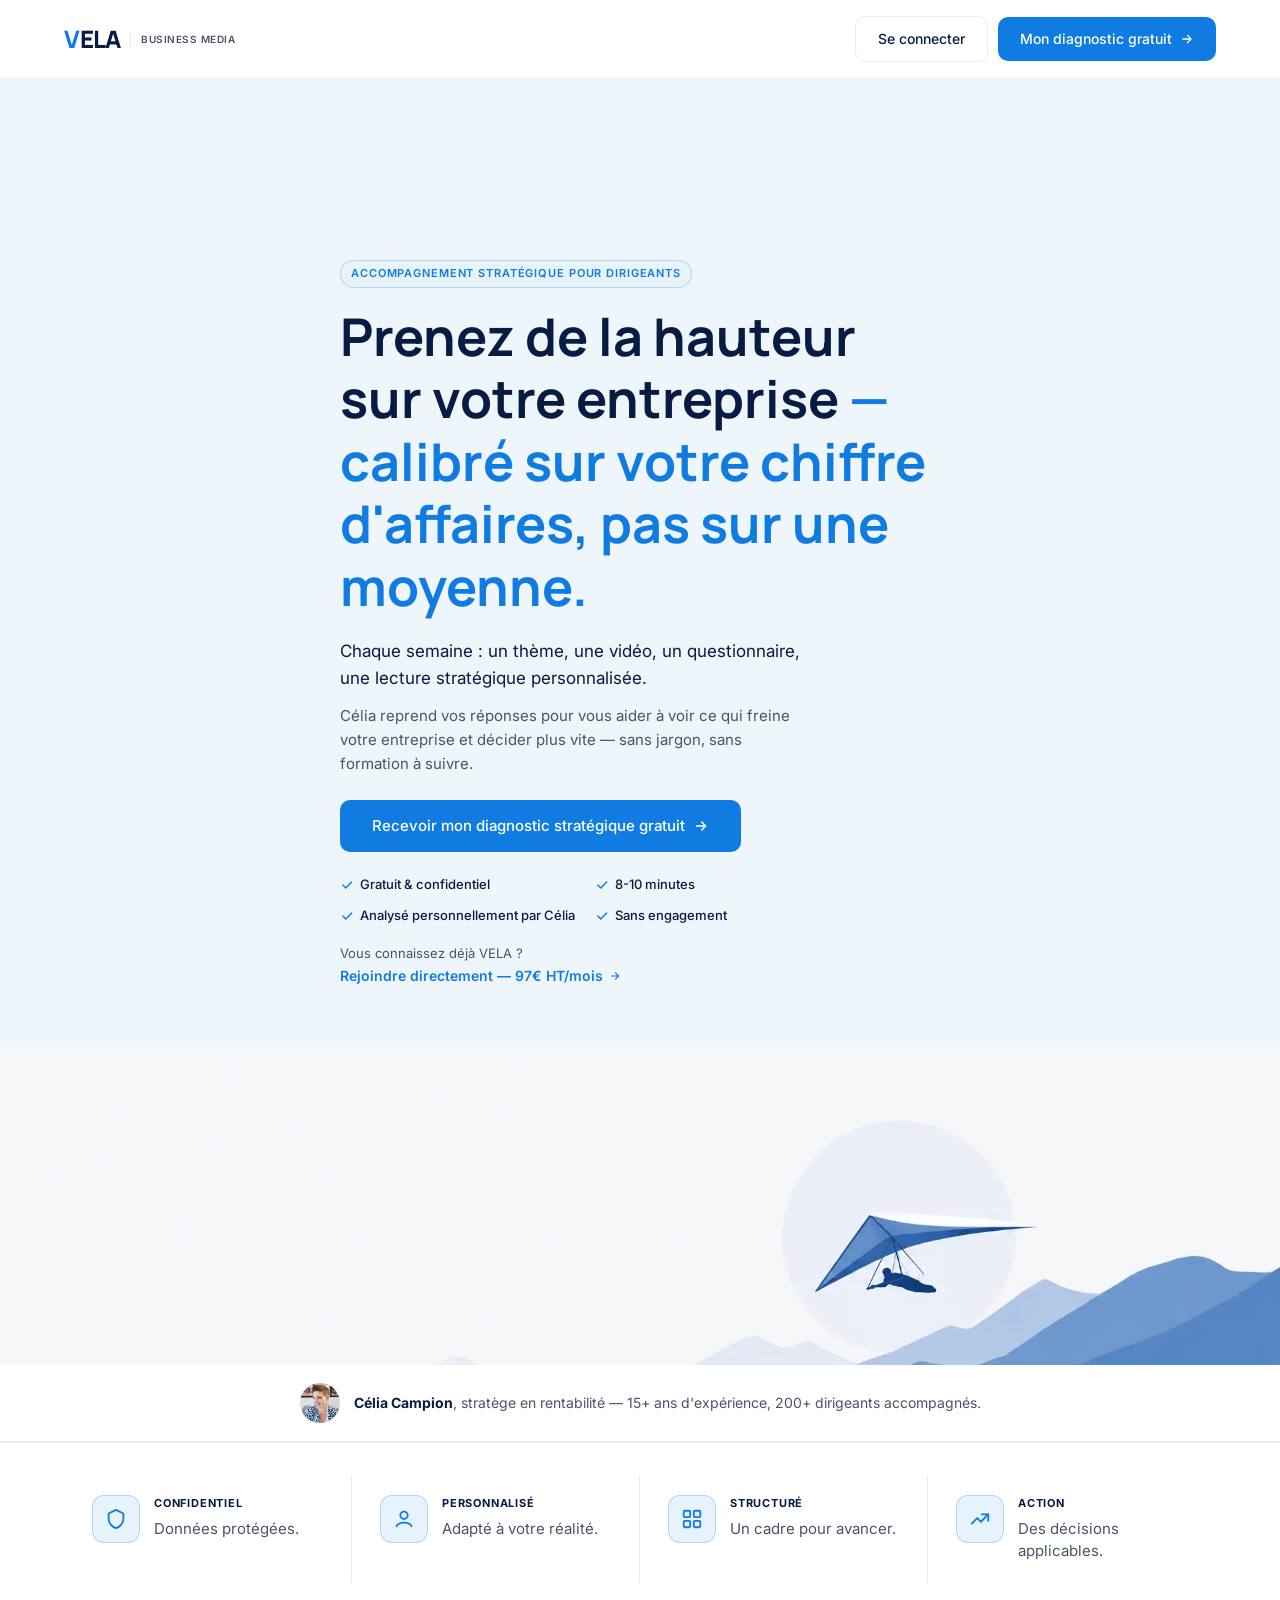
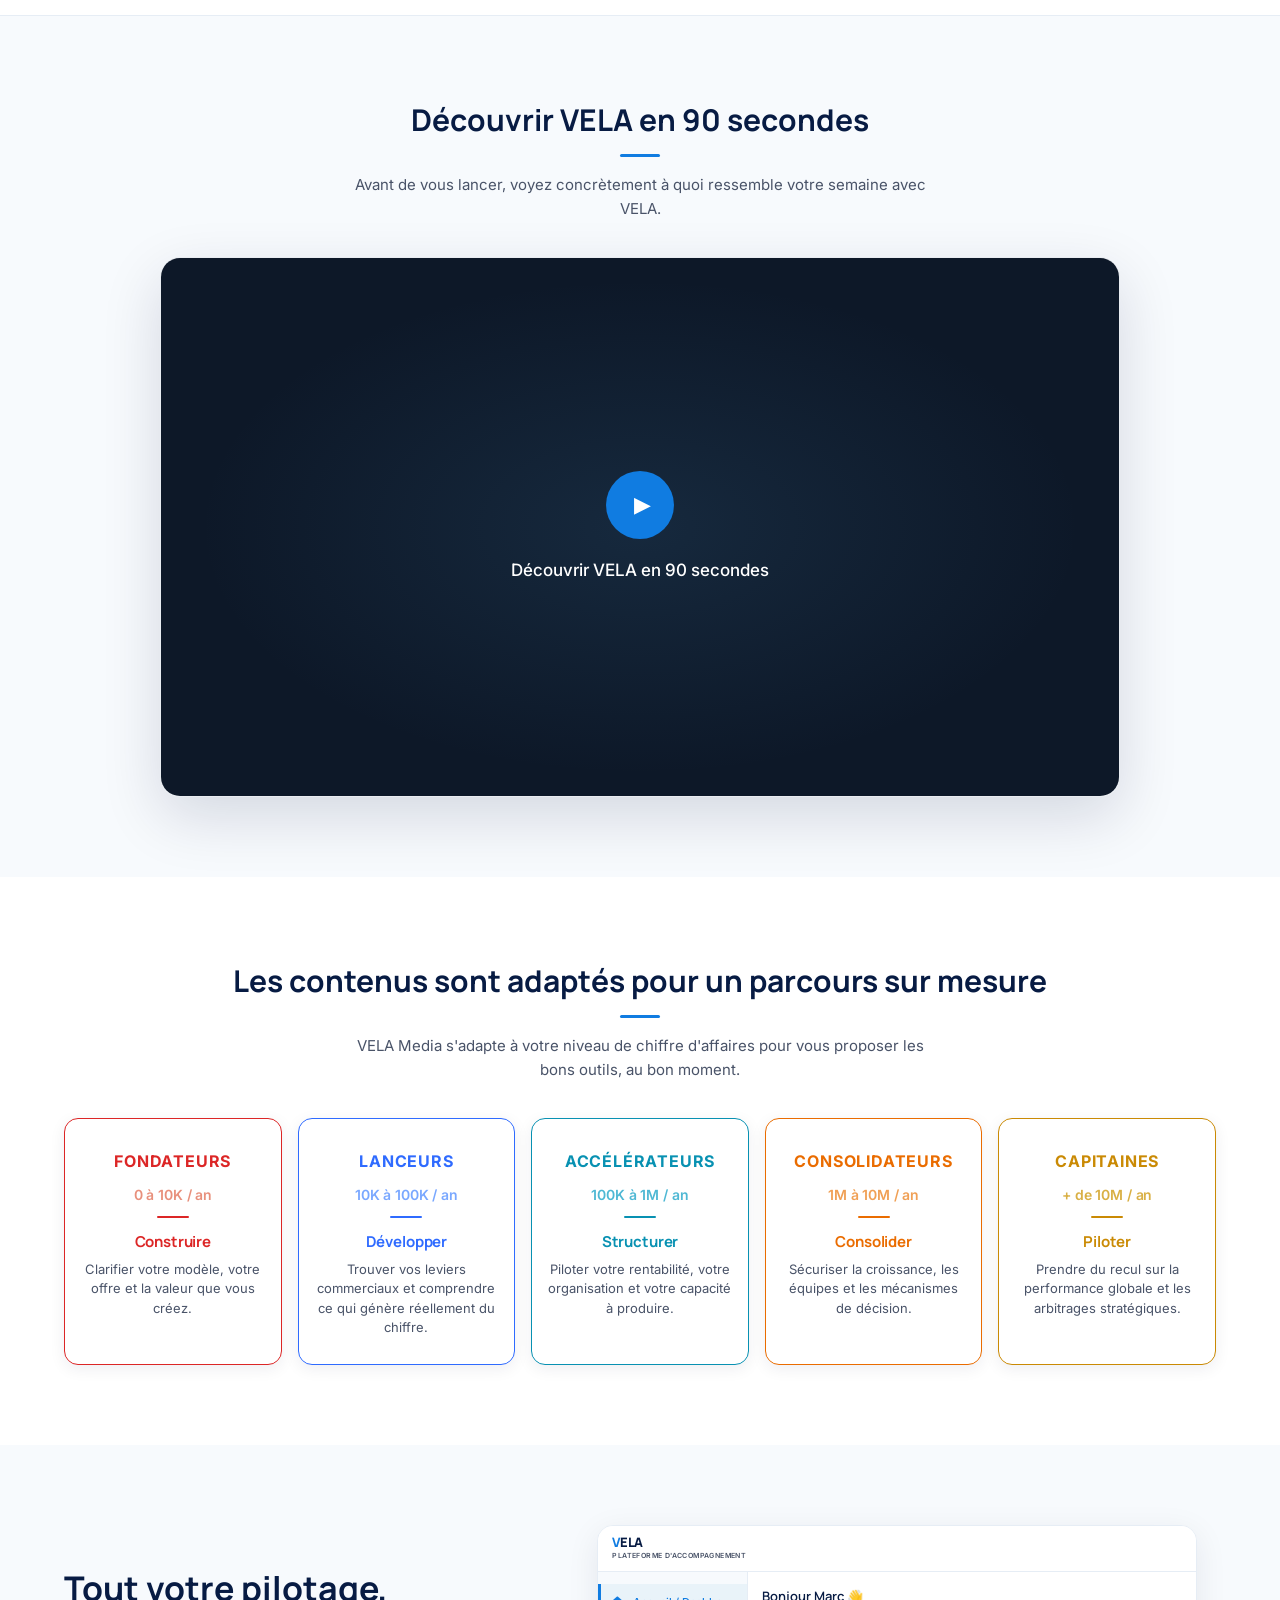
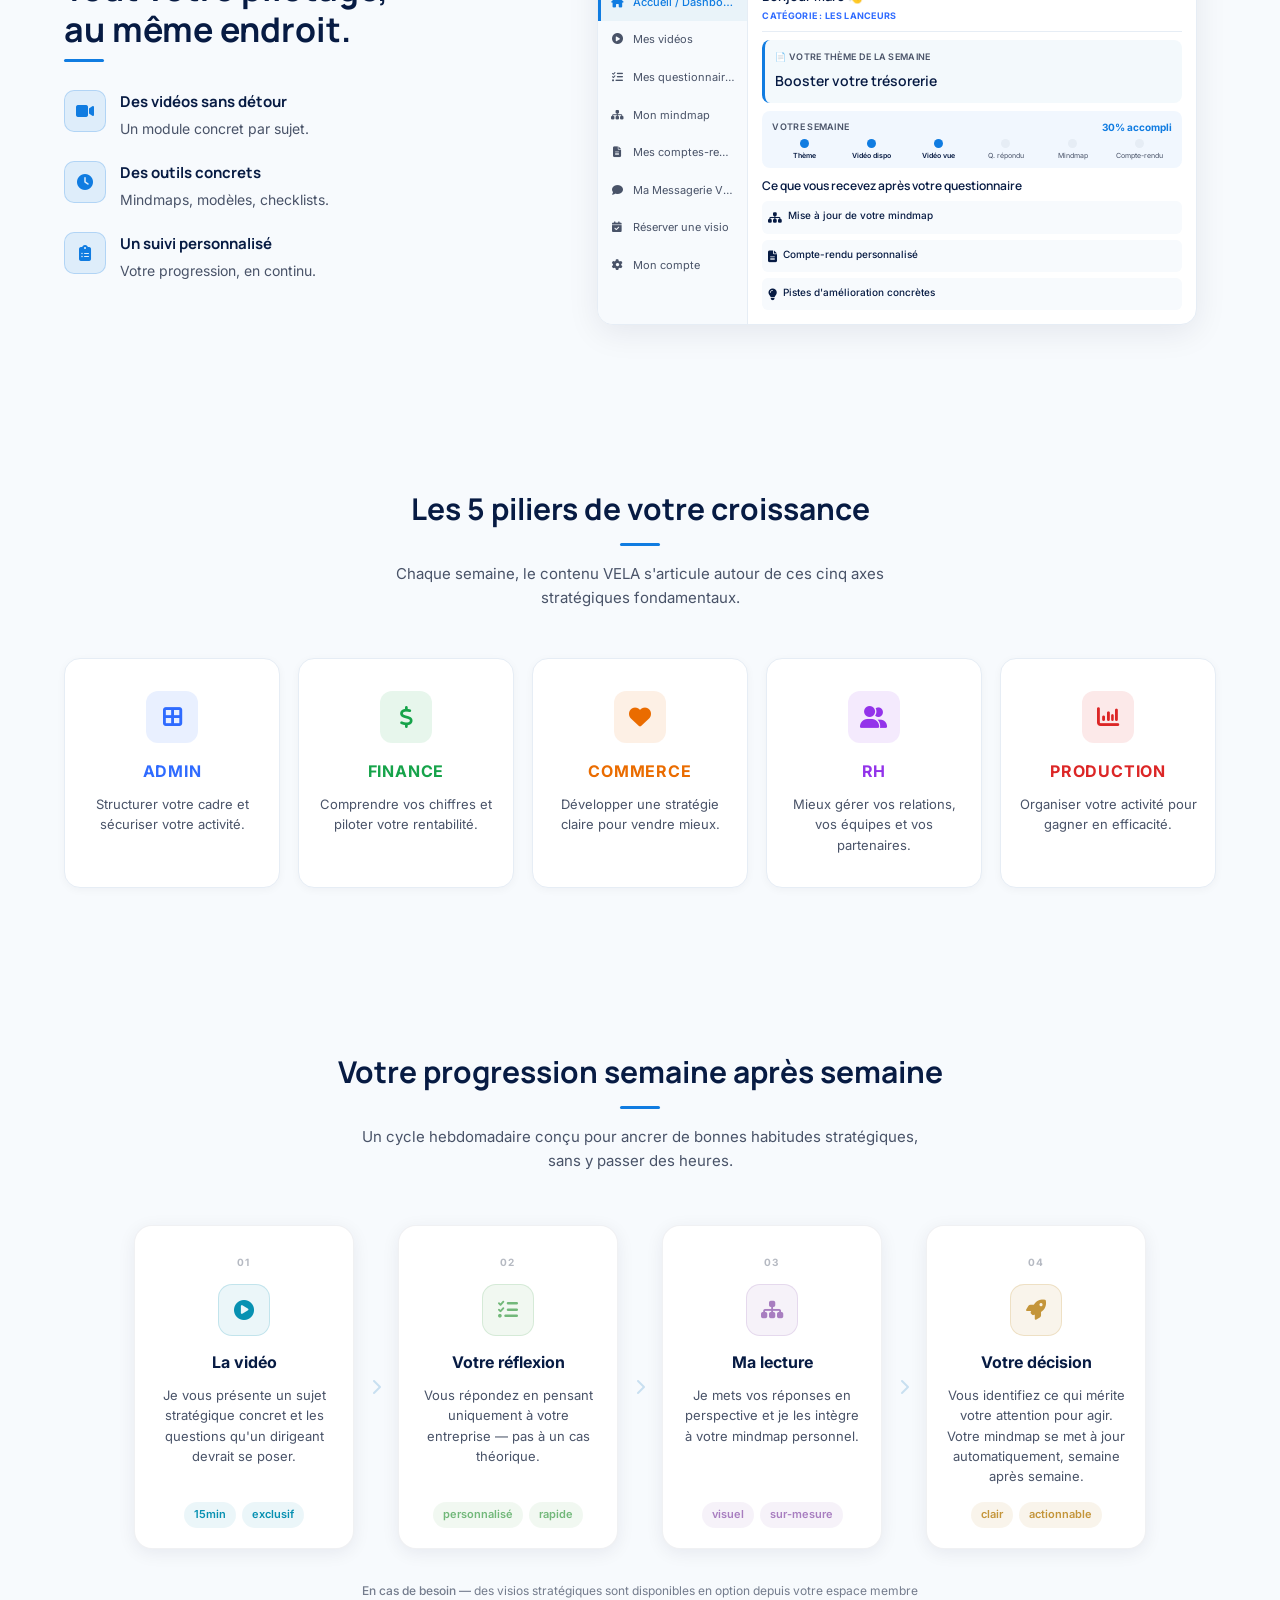
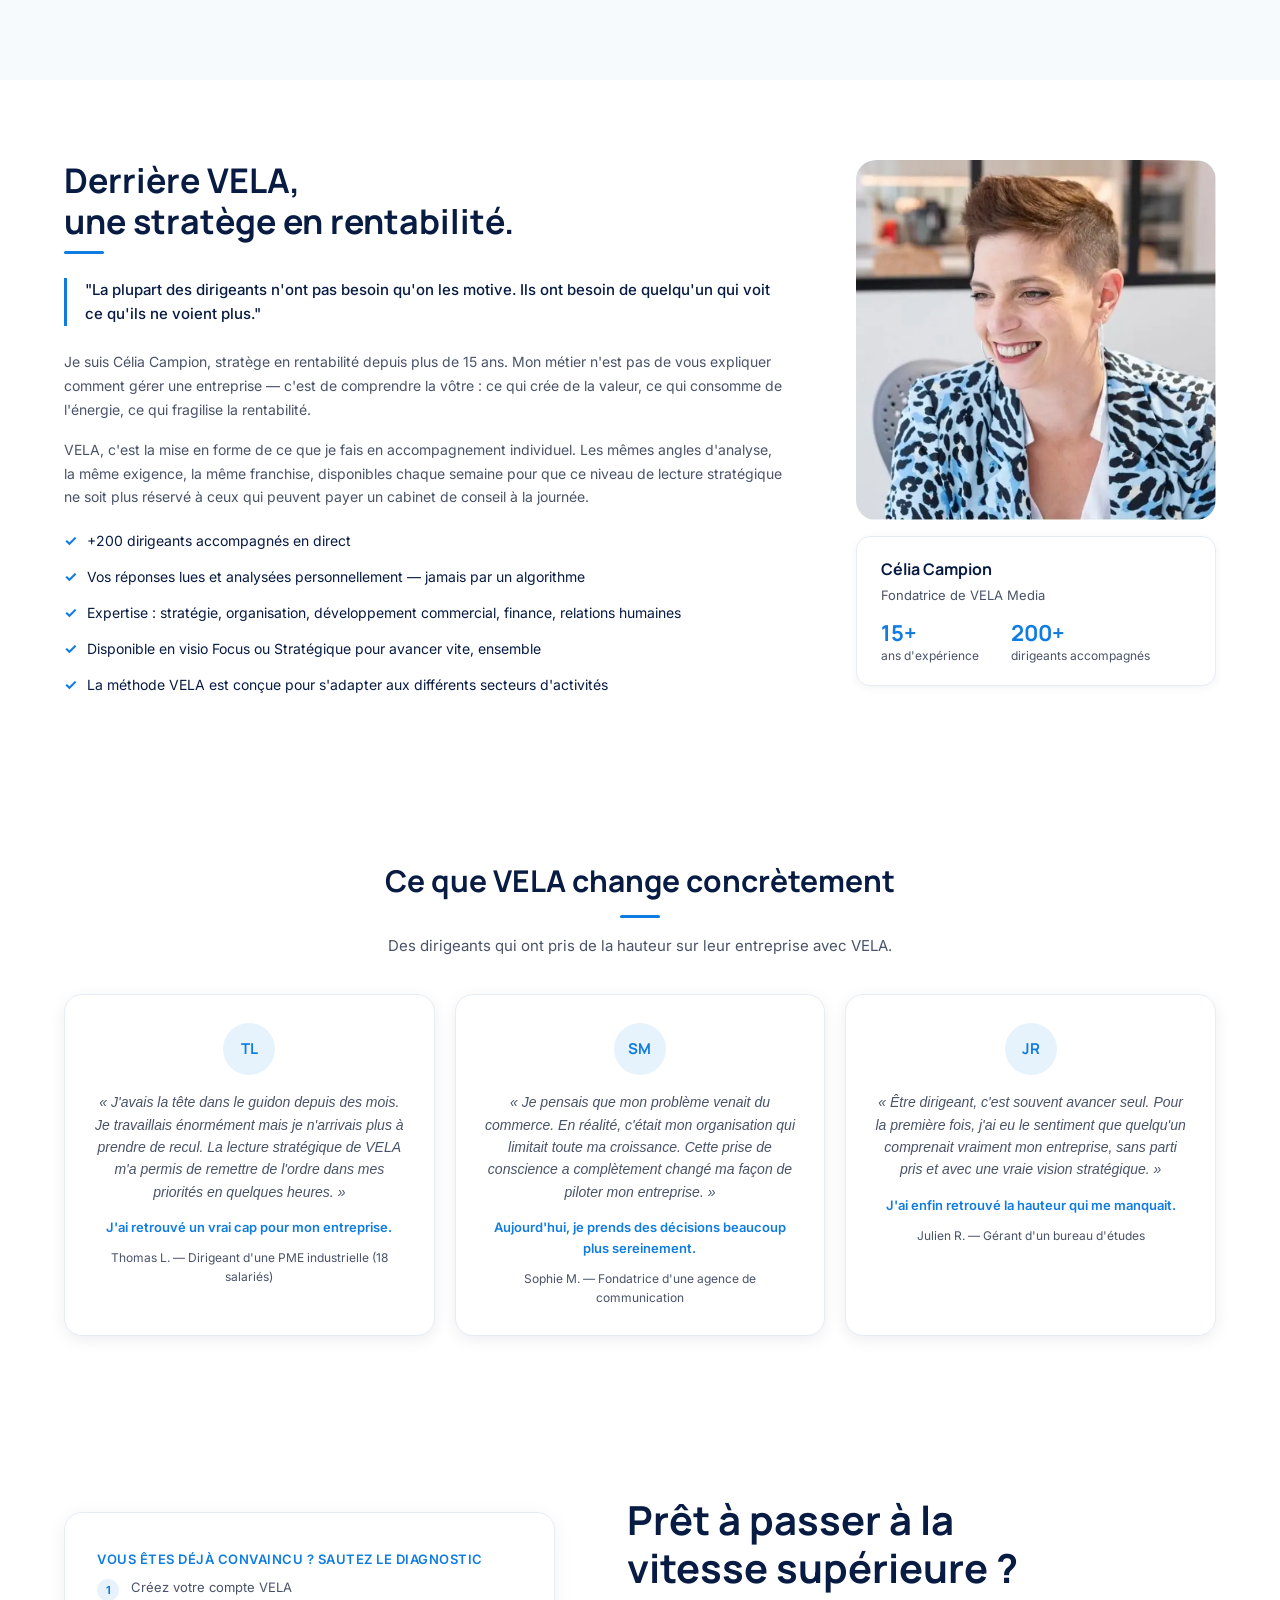
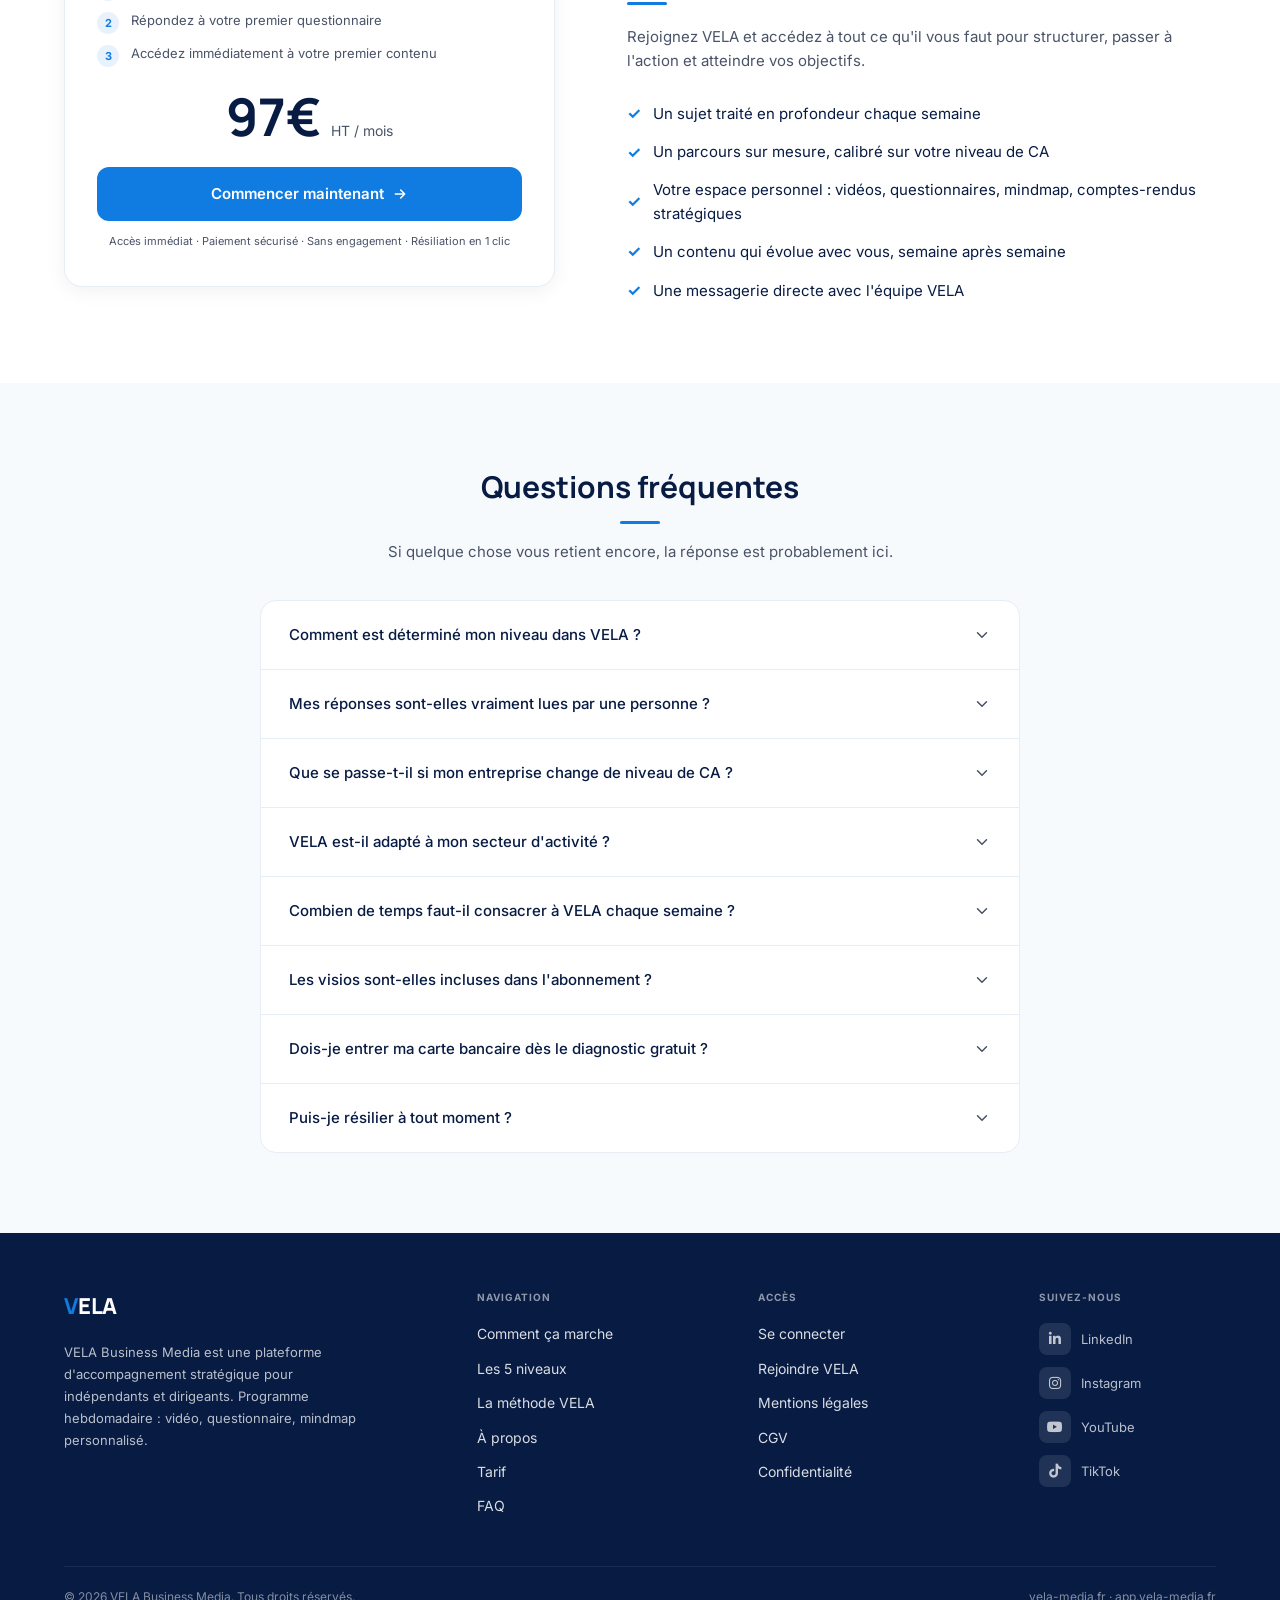
==== commit 01a500de: "CRO overhaul: diagnostic page, testimonials, dashboard mockup, layout fixes - Add diagnostic.html co" ====
--- a/index.html
+++ b/index.html
@@ -74,7 +74,7 @@
                 </div>
                 <div class="header-actions">
                     <a href="https://app.vela-media.fr/login" target="_blank" rel="noopener" class="btn-secondary">Se connecter</a>
-                    <a href="https://app.vela-media.fr/offers/Z2gnVSHb" target="_blank" rel="noopener" class="btn-primary">Rejoindre VELA <svg class="btn-arrow" width="14" height="14" viewBox="0 0 24 24" fill="none" xmlns="http://www.w3.org/2000/svg"><path d="M5 12h14M13 6l6 6-6 6" stroke="currentColor" stroke-width="2.2" stroke-linecap="round" stroke-linejoin="round"/></svg></a>
+                    <a href="https://vela-media.fr/diagnostic" class="btn-primary">Mon diagnostic gratuit <svg class="btn-arrow" width="14" height="14" viewBox="0 0 24 24" fill="none" xmlns="http://www.w3.org/2000/svg"><path d="M5 12h14M13 6l6 6-6 6" stroke="currentColor" stroke-width="2.2" stroke-linecap="round" stroke-linejoin="round"/></svg></a>
                 </div>
             </div>
         </div>
@@ -88,18 +88,32 @@
         <div class="container">
             <div class="hero-content">
                 <div class="hero-text">
-                    <span class="hero-badge">Plateforme d'accompagnement business</span>
-                    <h1>Accélérez votre entreprise avec <span class="hero-highlight">clarté et stratégie.</span></h1>
-                    <p class="hero-subtitle">Chaque semaine, un thème, une vidéo, une réflexion, une décision.</p>
-                    <p class="hero-desc">VELA Media accompagne les dirigeants pour structurer leur activité, prendre du recul et transformer leurs idées en actions concrètes.</p>
-                    <a href="https://app.vela-media.fr/offers/Z2gnVSHb" target="_blank" rel="noopener" class="btn-primary btn-large">Rejoindre VELA — 97€ HT /mois <svg class="btn-arrow" width="16" height="16" viewBox="0 0 24 24" fill="none" xmlns="http://www.w3.org/2000/svg"><path d="M5 12h14M13 6l6 6-6 6" stroke="currentColor" stroke-width="2.2" stroke-linecap="round" stroke-linejoin="round"/></svg></a>
+                    <span class="hero-badge">Accompagnement stratégique pour dirigeants</span>
+                    <h1>Prenez de la hauteur sur votre entreprise <span class="hero-highlight">— calibré sur votre chiffre d'affaires, pas sur une moyenne.</span></h1>
+                    <p class="hero-subtitle">Chaque semaine : un thème, une vidéo, un questionnaire, une lecture stratégique personnalisée.</p>
+                    <p class="hero-desc">Célia reprend vos réponses pour vous aider à voir ce qui freine votre entreprise et décider plus vite — sans jargon, sans formation à suivre.</p>
+                    <a href="https://vela-media.fr/diagnostic" class="btn-primary btn-large">Recevoir mon diagnostic stratégique gratuit <svg class="btn-arrow" width="16" height="16" viewBox="0 0 24 24" fill="none" xmlns="http://www.w3.org/2000/svg"><path d="M5 12h14M13 6l6 6-6 6" stroke="currentColor" stroke-width="2.2" stroke-linecap="round" stroke-linejoin="round"/></svg></a>
                     <ul class="hero-features">
-                        <li><svg width="14" height="14" viewBox="0 0 24 24" fill="none" xmlns="http://www.w3.org/2000/svg"><path d="M5 12l5 5L20 7" stroke="currentColor" stroke-width="2.5" stroke-linecap="round" stroke-linejoin="round"/></svg> Données confidentielles</li>
-                        <li><svg width="14" height="14" viewBox="0 0 24 24" fill="none" xmlns="http://www.w3.org/2000/svg"><path d="M5 12l5 5L20 7" stroke="currentColor" stroke-width="2.5" stroke-linecap="round" stroke-linejoin="round"/></svg> 30-45 min/semaine</li>
-                        <li><svg width="14" height="14" viewBox="0 0 24 24" fill="none" xmlns="http://www.w3.org/2000/svg"><path d="M5 12l5 5L20 7" stroke="currentColor" stroke-width="2.5" stroke-linecap="round" stroke-linejoin="round"/></svg> 5 niveaux adaptés</li>
+                        <li><svg width="14" height="14" viewBox="0 0 24 24" fill="none" xmlns="http://www.w3.org/2000/svg"><path d="M5 12l5 5L20 7" stroke="currentColor" stroke-width="2.5" stroke-linecap="round" stroke-linejoin="round"/></svg> Gratuit &amp; confidentiel</li>
+                        <li><svg width="14" height="14" viewBox="0 0 24 24" fill="none" xmlns="http://www.w3.org/2000/svg"><path d="M5 12l5 5L20 7" stroke="currentColor" stroke-width="2.5" stroke-linecap="round" stroke-linejoin="round"/></svg> 8-10 minutes</li>
+                        <li><svg width="14" height="14" viewBox="0 0 24 24" fill="none" xmlns="http://www.w3.org/2000/svg"><path d="M5 12l5 5L20 7" stroke="currentColor" stroke-width="2.5" stroke-linecap="round" stroke-linejoin="round"/></svg> Analysé personnellement par Célia</li>
                         <li><svg width="14" height="14" viewBox="0 0 24 24" fill="none" xmlns="http://www.w3.org/2000/svg"><path d="M5 12l5 5L20 7" stroke="currentColor" stroke-width="2.5" stroke-linecap="round" stroke-linejoin="round"/></svg> Sans engagement</li>
                     </ul>
-                </div>
+                    <a href="https://app.vela-media.fr/offers/Z2gnVSHb" target="_blank" rel="noopener" class="hero-secondary-link">
+                        <span class="hero-secondary-link-q">Vous connaissez déjà VELA ?</span>
+                        <span class="hero-secondary-link-cta">Rejoindre directement — 97€ HT/mois <svg class="btn-arrow" width="12" height="12" viewBox="0 0 24 24" fill="none" xmlns="http://www.w3.org/2000/svg"><path d="M5 12h14M13 6l6 6-6 6" stroke="currentColor" stroke-width="2.2" stroke-linecap="round" stroke-linejoin="round"/></svg></span>
+                    </a>
+                </div>
+            </div>
+        </div>
+    </section>
+
+    <!-- Credibility Strip -->
+    <section class="credibility-strip">
+        <div class="container">
+            <div class="credibility-inner">
+                <img src="assets/images/image_portrait_Celia-Campion.webp" alt="Célia Campion" class="credibility-photo">
+                <p><strong>Célia Campion</strong>, stratège en rentabilité — 15+ ans d'expérience, 200+ dirigeants accompagnés.</p>
             </div>
         </div>
     </section>
@@ -116,7 +130,7 @@
                     </div>
                     <div class="feature-body">
                         <h3>Confidentiel</h3>
-                        <p>Vos données restent privées et protégées.</p>
+                        <p>Données protégées.</p>
                     </div>
                 </div>
                 <div class="feature-card">
@@ -128,7 +142,7 @@
                     </div>
                     <div class="feature-body">
                         <h3>Personnalisé</h3>
-                        <p>Un parcours adapté à votre réalité.</p>
+                        <p>Adapté à votre réalité.</p>
                     </div>
                 </div>
                 <div class="feature-card">
@@ -142,7 +156,7 @@
                     </div>
                     <div class="feature-body">
                         <h3>Structuré</h3>
-                        <p>Un cadre pour avancer chaque semaine.</p>
+                        <p>Un cadre pour avancer.</p>
                     </div>
                 </div>
                 <div class="feature-card">
@@ -154,7 +168,7 @@
                     </div>
                     <div class="feature-body">
                         <h3>Action</h3>
-                        <p>Des décisions concrètes et applicables.</p>
+                        <p>Des décisions applicables.</p>
                     </div>
                 </div>
             </div>
@@ -164,6 +178,8 @@
     <!-- Video Section -->
     <section class="video-section" id="comment-ca-marche">
         <div class="container">
+            <h2 class="section-title">Découvrir VELA en 90 secondes</h2>
+            <p class="section-intro">Avant de vous lancer, voyez concrètement à quoi ressemble votre semaine avec VELA.</p>
             <div class="video-wrapper">
                 <!-- Thumbnail personnalisé -->
                 <div class="video-placeholder" id="videoThumb">
@@ -190,31 +206,36 @@
                     <h3 class="level-name fondateurs">Fondateurs</h3>
                     <span class="level-ca fondateurs">0 à 10K / an</span>
                     <div class="level-sep fondateurs"></div>
-                    <p>Poser les bases solides, la vision, le modèle, les premières décisions.</p>
+                    <p class="level-action fondateurs">Construire</p>
+                    <p>Clarifier votre modèle, votre offre et la valeur que vous créez.</p>
                 </div>
                 <div class="level-card lanceurs">
                     <h3 class="level-name lanceurs">Lanceurs</h3>
                     <span class="level-ca lanceurs">10K à 100K / an</span>
                     <div class="level-sep lanceurs"></div>
-                    <p>Passer à l'action, trouver son marché, développer ses ventes.</p>
+                    <p class="level-action lanceurs">Développer</p>
+                    <p>Trouver vos leviers commerciaux et comprendre ce qui génère réellement du chiffre.</p>
                 </div>
                 <div class="level-card accelerateurs">
                     <h3 class="level-name accelerateurs">Accélérateurs</h3>
                     <span class="level-ca accelerateurs">100K à 1M / an</span>
                     <div class="level-sep accelerateurs"></div>
-                    <p>Optimiser, structurer, scaler les opérations et les équipes.</p>
+                    <p class="level-action accelerateurs">Structurer</p>
+                    <p>Piloter votre rentabilité, votre organisation et votre capacité à produire.</p>
                 </div>
                 <div class="level-card consolidateurs">
                     <h3 class="level-name consolidateurs">Consolidateurs</h3>
                     <span class="level-ca consolidateurs">1M à 10M / an</span>
                     <div class="level-sep consolidateurs"></div>
-                    <p>Stabiliser, sécuriser, anticiper et créer un héritage durable.</p>
+                    <p class="level-action consolidateurs">Consolider</p>
+                    <p>Sécuriser la croissance, les équipes et les mécanismes de décision.</p>
                 </div>
                 <div class="level-card capitaines">
                     <h3 class="level-name capitaines">Capitaines</h3>
                     <span class="level-ca capitaines">+ de 10M / an</span>
                     <div class="level-sep capitaines"></div>
-                    <p>Piloter la performance, anticiper et créer un héritage durable.</p>
+                    <p class="level-action capitaines">Piloter</p>
+                    <p>Prendre du recul sur la performance globale et les arbitrages stratégiques.</p>
                 </div>
             </div>
         </div>
@@ -231,21 +252,21 @@
                             <div class="dash-feature-icon videos"><i class="fa-solid fa-video"></i></div>
                             <div class="dash-feature-body">
                                 <h4>Des vidéos sans détour</h4>
-                                <p>Accédez à des modules concrets sur chaque sujet qui freine votre croissance.</p>
+                                <p>Un module concret par sujet.</p>
                             </div>
                         </div>
                         <div class="dash-feature-item">
                             <div class="dash-feature-icon tools"><i class="fa-solid fa-clock"></i></div>
                             <div class="dash-feature-body">
                                 <h4>Des outils concrets</h4>
-                                <p>Mindmaps, modèles, checklists pour structurer vos décisions et vos actions.</p>
+                                <p>Mindmaps, modèles, checklists.</p>
                             </div>
                         </div>
                         <div class="dash-feature-item">
                             <div class="dash-feature-icon suivi"><i class="fa-solid fa-clipboard-list"></i></div>
                             <div class="dash-feature-body">
                                 <h4>Un suivi personnalisé</h4>
-                                <p>Questionnaires, plans d'action et suivi de votre progression.</p>
+                                <p>Votre progression, en continu.</p>
                             </div>
                         </div>
                     </div>
@@ -262,53 +283,78 @@
                         </div>
                         <div class="dashboard-wrapper">
                             <div class="dashboard-menu">
-                                <div class="menu-item active">🏠 Accueil / Dashboard</div>
-                                <div class="menu-item">▶ Mes vidéos</div>
-                                <div class="menu-item">🗺️ Mon mindmap</div>
-                                <div class="menu-item">📋 Mes questionnaires</div>
-                                <div class="menu-item">💬 Ma Messagerie VELA</div>
-                                <div class="menu-item">📹 Réserver une visio</div>
-                                <div class="menu-item">💳 Mon abonnement</div>
+                                <div class="menu-item active"><i class="fa-solid fa-house"></i> Accueil / Dashboard</div>
+                                <div class="menu-item"><i class="fa-solid fa-circle-play"></i> Mes vidéos</div>
+                                <div class="menu-item"><i class="fa-solid fa-list-check"></i> Mes questionnaires</div>
+                                <div class="menu-item"><i class="fa-solid fa-sitemap"></i> Mon mindmap</div>
+                                <div class="menu-item"><i class="fa-solid fa-file-lines"></i> Mes comptes-rendus</div>
+                                <div class="menu-item"><i class="fa-solid fa-comment"></i> Ma Messagerie VELA</div>
+                                <div class="menu-item"><i class="fa-solid fa-calendar-check"></i> Réserver une visio</div>
+                                <div class="menu-item"><i class="fa-solid fa-gear"></i> Mon compte</div>
                             </div>
                             <div class="dashboard-main">
                                 <div class="dashboard-header-content">
                                     <div class="dashboard-greeting">
-                                        <h4>Bonjour Sandra 👋</h4>
+                                        <h4>Bonjour Marc 👋</h4>
+                                        <span class="dashboard-category">Catégorie : Les Lanceurs</span>
                                     </div>
                                 </div>
                                 <div class="dashboard-theme">
                                     <span class="theme-label">📄 VOTRE THÈME DE LA SEMAINE</span>
                                     <h3>Booster votre trésorerie</h3>
                                 </div>
-                                <div class="dashboard-section">
-                                    <h4>Dernière activité</h4>
-                                    <div class="dashboard-item compact">
-                                        <span class="item-icon">▶</span>
-                                        <div class="item-content">
-                                            <p class="item-title">Vidéo regardée</p>
-                                            <p class="item-meta">Booster votre trésorerie</p>
-                                        </div>
-                                        <span class="item-time">Aujourd'hui</span>
+                                <div class="dashboard-progress">
+                                    <div class="dashboard-progress-head">
+                                        <span>Votre semaine</span>
+                                        <span class="dashboard-progress-percent">30% accompli</span>
                                     </div>
-                                    <div class="dashboard-item compact">
-                                        <span class="item-icon">✓</span>
-                                        <div class="item-content">
-                                            <p class="item-title">Questionnaire complété</p>
-                                            <p class="item-meta">Trésorerie & rentabilité</p>
-                                        </div>
-                                        <span class="item-time">Hier</span>
+                                    <div class="dashboard-progress-track">
+                                        <div class="dashboard-progress-step done">
+                                            <span class="dashboard-progress-dot"></span>
+                                            <span class="dashboard-progress-step-label">Thème</span>
+                                        </div>
+                                        <div class="dashboard-progress-step done">
+                                            <span class="dashboard-progress-dot"></span>
+                                            <span class="dashboard-progress-step-label">Vidéo dispo</span>
+                                        </div>
+                                        <div class="dashboard-progress-step done">
+                                            <span class="dashboard-progress-dot"></span>
+                                            <span class="dashboard-progress-step-label">Vidéo vue</span>
+                                        </div>
+                                        <div class="dashboard-progress-step">
+                                            <span class="dashboard-progress-dot"></span>
+                                            <span class="dashboard-progress-step-label">Q. répondu</span>
+                                        </div>
+                                        <div class="dashboard-progress-step">
+                                            <span class="dashboard-progress-dot"></span>
+                                            <span class="dashboard-progress-step-label">Mindmap</span>
+                                        </div>
+                                        <div class="dashboard-progress-step">
+                                            <span class="dashboard-progress-dot"></span>
+                                            <span class="dashboard-progress-step-label">Compte-rendu</span>
+                                        </div>
                                     </div>
                                 </div>
                                 <div class="dashboard-section">
-                                    <h4>Messagerie</h4>
+                                    <h4>Ce que vous recevez après votre questionnaire</h4>
                                     <div class="dashboard-item compact">
-                                        <span class="item-icon">💬</span>
+                                        <span class="item-icon"><i class="fa-solid fa-sitemap"></i></span>
                                         <div class="item-content">
-                                            <p class="item-title">Vous avez un nouveau message</p>
-                                            <p class="item-meta">De l'équipe VELA</p>
+                                            <p class="item-title">Mise à jour de votre mindmap</p>
                                         </div>
                                     </div>
-                                    <a href="#" class="item-link">Lire le message ›</a>
+                                    <div class="dashboard-item compact">
+                                        <span class="item-icon"><i class="fa-solid fa-file-lines"></i></span>
+                                        <div class="item-content">
+                                            <p class="item-title">Compte-rendu personnalisé</p>
+                                        </div>
+                                    </div>
+                                    <div class="dashboard-item compact">
+                                        <span class="item-icon"><i class="fa-solid fa-lightbulb"></i></span>
+                                        <div class="item-content">
+                                            <p class="item-title">Pistes d'amélioration concrètes</p>
+                                        </div>
+                                    </div>
                                 </div>
                             </div>
                         </div>
@@ -362,8 +408,8 @@
                 <div class="step">
                     <span class="step-num">01</span>
                     <div class="step-circle step-video"><i class="fa-solid fa-circle-play"></i></div>
-                    <h3>Vidéo</h3>
-                    <p>Une vidéo chaque semaine adaptée à votre niveau de CA avec la méthode VELA.</p>
+                    <h3>La vidéo</h3>
+                    <p>Je vous présente un sujet stratégique concret et les questions qu'un dirigeant devrait se poser.</p>
                     <div class="step-tags">
                         <span class="step-tag tag-video">15min</span>
                         <span class="step-tag tag-video">exclusif</span>
@@ -373,8 +419,8 @@
                 <div class="step">
                     <span class="step-num">02</span>
                     <div class="step-circle step-questionnaire"><i class="fa-solid fa-list-check"></i></div>
-                    <h3>Questionnaire</h3>
-                    <p>Vous répondez à un questionnaire pour prendre du recul et clarifier vos objectifs.</p>
+                    <h3>Votre réflexion</h3>
+                    <p>Vous répondez en pensant uniquement à votre entreprise — pas à un cas théorique.</p>
                     <div class="step-tags">
                         <span class="step-tag tag-questionnaire">personnalisé</span>
                         <span class="step-tag tag-questionnaire">rapide</span>
@@ -384,8 +430,8 @@
                 <div class="step">
                     <span class="step-num">03</span>
                     <div class="step-circle step-mindmap"><i class="fa-solid fa-sitemap"></i></div>
-                    <h3>Mindmap</h3>
-                    <p>Grâce à votre mindmap personnalisé, vous avez la vision de votre progression.</p>
+                    <h3>Ma lecture</h3>
+                    <p>Je mets vos réponses en perspective et je les intègre à votre mindmap personnel.</p>
                     <div class="step-tags">
                         <span class="step-tag tag-mindmap">visuel</span>
                         <span class="step-tag tag-mindmap">sur-mesure</span>
@@ -395,11 +441,11 @@
                 <div class="step">
                     <span class="step-num">04</span>
                     <div class="step-circle step-progression"><i class="fa-solid fa-rocket"></i></div>
-                    <h3>Progression</h3>
-                    <p>Avancez plus sereinement dans votre entreprise.</p>
+                    <h3>Votre décision</h3>
+                    <p>Vous identifiez ce qui mérite votre attention pour agir. Votre mindmap se met à jour automatiquement, semaine après semaine.</p>
                     <div class="step-tags">
-                        <span class="step-tag tag-progression">automatisé</span>
-                        <span class="step-tag tag-progression">continu</span>
+                        <span class="step-tag tag-progression">clair</span>
+                        <span class="step-tag tag-progression">actionnable</span>
                     </div>
                 </div>
             </div>
@@ -417,12 +463,13 @@
         <div class="container">
             <div class="trust-content">
                 <div class="trust-text">
-                    <h2>Derrière VELA,<br>une stratège.</h2>
-                    <blockquote class="trust-quote">"La plupart des dirigeants n'ont pas besoin d'un coach. Ils ont besoin de quelqu'un qui voit ce qu'ils ne voient plus."</blockquote>
-                    <p>Célia est CEO de KiRoMa, cabinet de conseil stratégique en rentabilité. Depuis des années, elle accompagne des dirigeants : pas pour les motiver, mais pour les aider à voir juste et décider vite.</p>
-                    <p>VELA, c'est la mise en forme de ce qu'elle fait en cabinet. Les mêmes angles d'analyse, la même exigence, la même franchise, enregistrés en vidéo pour que la qualité d'un conseil stratégique ne soit plus conditionnée à votre budget.</p>
+                    <h2>Derrière VELA,<br>une stratège en rentabilité.</h2>
+                    <blockquote class="trust-quote">"La plupart des dirigeants n'ont pas besoin qu'on les motive. Ils ont besoin de quelqu'un qui voit ce qu'ils ne voient plus."</blockquote>
+                    <p>Je suis Célia Campion, stratège en rentabilité depuis plus de 15 ans. Mon métier n'est pas de vous expliquer comment gérer une entreprise — c'est de comprendre la vôtre : ce qui crée de la valeur, ce qui consomme de l'énergie, ce qui fragilise la rentabilité.</p>
+                    <p>VELA, c'est la mise en forme de ce que je fais en accompagnement individuel. Les mêmes angles d'analyse, la même exigence, la même franchise, disponibles chaque semaine pour que ce niveau de lecture stratégique ne soit plus réservé à ceux qui peuvent payer un cabinet de conseil à la journée.</p>
                     <ul class="trust-bullets">
                         <li>+200 dirigeants accompagnés en direct</li>
+                        <li>Vos réponses lues et analysées personnellement — jamais par un algorithme</li>
                         <li>Expertise : stratégie, organisation, développement commercial, finance, relations humaines</li>
                         <li>Disponible en visio Focus ou Stratégique pour avancer vite, ensemble</li>
                         <li>La méthode VELA est conçue pour s'adapter aux différents secteurs d'activités</li>
@@ -453,11 +500,40 @@
         </div>
     </section>
 
+    <!-- Testimonials Section -->
+    <section class="testimonials" id="temoignages">
+        <div class="container">
+            <h2 class="section-title">Ce que VELA change concrètement</h2>
+            <p class="section-intro">Des dirigeants qui ont pris de la hauteur sur leur entreprise avec VELA.</p>
+            <div class="testimonials-grid">
+                <div class="testimonial-card">
+                    <div class="testimonial-avatar">TL</div>
+                    <p class="testimonial-quote">« J'avais la tête dans le guidon depuis des mois. Je travaillais énormément mais je n'arrivais plus à prendre de recul. La lecture stratégique de VELA m'a permis de remettre de l'ordre dans mes priorités en quelques heures. »</p>
+                    <p class="testimonial-result">J'ai retrouvé un vrai cap pour mon entreprise.</p>
+                    <p class="testimonial-name">Thomas L. — Dirigeant d'une PME industrielle (18 salariés)</p>
+                </div>
+                <div class="testimonial-card">
+                    <div class="testimonial-avatar">SM</div>
+                    <p class="testimonial-quote">« Je pensais que mon problème venait du commerce. En réalité, c'était mon organisation qui limitait toute ma croissance. Cette prise de conscience a complètement changé ma façon de piloter mon entreprise. »</p>
+                    <p class="testimonial-result">Aujourd'hui, je prends des décisions beaucoup plus sereinement.</p>
+                    <p class="testimonial-name">Sophie M. — Fondatrice d'une agence de communication</p>
+                </div>
+                <div class="testimonial-card">
+                    <div class="testimonial-avatar">JR</div>
+                    <p class="testimonial-quote">« Être dirigeant, c'est souvent avancer seul. Pour la première fois, j'ai eu le sentiment que quelqu'un comprenait vraiment mon entreprise, sans parti pris et avec une vraie vision stratégique. »</p>
+                    <p class="testimonial-result">J'ai enfin retrouvé la hauteur qui me manquait.</p>
+                    <p class="testimonial-name">Julien R. — Gérant d'un bureau d'études</p>
+                </div>
+            </div>
+        </div>
+    </section>
+
     <!-- Pricing Section -->
     <section class="pricing" id="tarif">
         <div class="container">
             <div class="pricing-wrapper">
                 <div class="pricing-card">
+                    <p style="font-size:13px;font-weight:600;color:var(--blue-primary,#107CE1);text-transform:uppercase;letter-spacing:0.5px;margin-bottom:8px;">Vous êtes déjà convaincu ? Sautez le diagnostic</p>
                     <ol class="pricing-steps">
                         <li>Créez votre compte VELA</li>
                         <li>Répondez à votre premier questionnaire</li>
@@ -496,6 +572,10 @@
                     <div class="faq-answer">Dès l'inscription, vous remplissez un questionnaire en indiquant votre niveau de chiffre d'affaires.<br>Votre espace se configure automatiquement — contenus, mindmap, parcours. Tout est calibré sur votre réalité, pas sur une moyenne. Un conseil : jouez le jeu.<br>Chaque contenu est construit pour votre tranche de CA : les angles, les exemples, les décisions à prendre. Ce n'est pas générique. C'est fait pour vous.</div>
                 </details>
                 <details class="faq-item">
+                    <summary class="faq-question">Mes réponses sont-elles vraiment lues par une personne ?<svg class="faq-chevron" width="18" height="18" viewBox="0 0 24 24" fill="none"><path d="M6 9l6 6 6-6" stroke="currentColor" stroke-width="2" stroke-linecap="round" stroke-linejoin="round"/></svg></summary>
+                    <div class="faq-answer">Oui. Aucune réponse automatique générique : je lis et j'analyse personnellement chaque questionnaire pour vous proposer une lecture qui correspond réellement à votre situation.<br>Comptez environ 48h pour recevoir votre première analyse — le temps de la lire avec attention.</div>
+                </details>
+                <details class="faq-item">
                     <summary class="faq-question">Que se passe-t-il si mon entreprise change de niveau de CA ?<svg class="faq-chevron" width="18" height="18" viewBox="0 0 24 24" fill="none"><path d="M6 9l6 6 6-6" stroke="currentColor" stroke-width="2" stroke-linecap="round" stroke-linejoin="round"/></svg></summary>
                     <div class="faq-answer">C'est exactement ce qu'on cherche. Contactez-nous via la messagerie VELA et on s'occupe de mettre à jour votre espace client. Le programme grandit au rythme de votre entreprise.</div>
                 </details>
@@ -510,6 +590,10 @@
                 <details class="faq-item">
                     <summary class="faq-question">Les visios sont-elles incluses dans l'abonnement ?<svg class="faq-chevron" width="18" height="18" viewBox="0 0 24 24" fill="none"><path d="M6 9l6 6 6-6" stroke="currentColor" stroke-width="2" stroke-linecap="round" stroke-linejoin="round"/></svg></summary>
                     <div class="faq-answer">L'abonnement à 97€ HT/mois donne accès à l'intégralité du programme. Si vous souhaitez aller plus vite ou traiter un sujet en direct, des visios stratégiques sont disponibles en option : 45 min à 150€ HT, 1h30 à 250€ HT.</div>
+                </details>
+                <details class="faq-item">
+                    <summary class="faq-question">Dois-je entrer ma carte bancaire dès le diagnostic gratuit ?<svg class="faq-chevron" width="18" height="18" viewBox="0 0 24 24" fill="none"><path d="M6 9l6 6 6-6" stroke="currentColor" stroke-width="2" stroke-linecap="round" stroke-linejoin="round"/></svg></summary>
+                    <div class="faq-answer">Le diagnostic en lui-même est gratuit et ne nécessite aucun paiement. La création de votre espace personnel demande en revanche une carte bancaire — c'est une contrainte technique de notre plateforme.<br>Aucun prélèvement n'est effectué immédiatement : vous recevez un rappel avant tout paiement, et vous pouvez vous désabonner en un clic si vous ne souhaitez pas continuer.</div>
                 </details>
                 <details class="faq-item">
                     <summary class="faq-question">Puis-je résilier à tout moment ?<svg class="faq-chevron" width="18" height="18" viewBox="0 0 24 24" fill="none"><path d="M6 9l6 6 6-6" stroke="currentColor" stroke-width="2" stroke-linecap="round" stroke-linejoin="round"/></svg></summary>
--- a/styles/main.css
+++ b/styles/main.css
@@ -19,6 +19,7 @@
 
 html {
     scroll-behavior: smooth;
+    height: 100%;
 }
 
 body {
@@ -26,6 +27,9 @@
     color: var(--blue-dark);
     line-height: 1.6;
     background: var(--bg-main);
+    min-height: 100vh;
+    display: flex;
+    flex-direction: column;
 }
 
 .container {
@@ -92,6 +96,26 @@
     display: flex;
     gap: 10px;
     align-items: center;
+}
+
+.header-home-link {
+    display: inline-flex;
+    align-items: center;
+    justify-content: center;
+    width: 40px;
+    height: 40px;
+    border-radius: 10px;
+    border: 1px solid var(--gray-border);
+    color: var(--blue-dark);
+    font-size: 15px;
+    text-decoration: none;
+    transition: border-color 0.2s, background 0.2s;
+    flex-shrink: 0;
+}
+
+.header-home-link:hover {
+    background: var(--bg-main);
+    border-color: var(--blue-primary);
 }
 
 /* ── Buttons ─────────────────────────────────────────── */
@@ -274,6 +298,40 @@
     flex-shrink: 0;
 }
 
+.hero-secondary-link {
+    display: inline-block;
+    margin-top: 18px;
+    text-decoration: none;
+    line-height: 1.5;
+}
+
+.hero-secondary-link-q {
+    display: block;
+    font-size: 13px;
+    color: var(--gray-text);
+}
+
+.hero-secondary-link-cta {
+    display: inline-flex;
+    align-items: center;
+    gap: 6px;
+    font-size: 14px;
+    font-weight: 600;
+    color: var(--blue-primary);
+    text-decoration: underline;
+    text-decoration-color: transparent;
+    text-underline-offset: 3px;
+    transition: text-decoration-color 0.2s ease;
+}
+
+.hero-secondary-link:hover .hero-secondary-link-cta {
+    text-decoration-color: currentColor;
+}
+
+.hero-secondary-link:hover .btn-arrow {
+    transform: translateX(3px);
+}
+
 .hero-image {
     position: absolute;
     inset: 0;
@@ -332,6 +390,40 @@
     50% { transform: translateY(-16px); }
 }
 
+/* ── Credibility Strip ───────────────────────────────── */
+.credibility-strip {
+    background: var(--white);
+    border-bottom: 1px solid var(--gray-border);
+    padding: 18px 0;
+}
+
+.credibility-inner {
+    display: flex;
+    align-items: center;
+    justify-content: center;
+    gap: 14px;
+    flex-wrap: wrap;
+    text-align: center;
+}
+
+.credibility-photo {
+    width: 40px;
+    height: 40px;
+    border-radius: 50%;
+    object-fit: cover;
+    flex-shrink: 0;
+}
+
+.credibility-inner p {
+    font-size: 14px;
+    color: var(--gray-text);
+    margin: 0;
+}
+
+.credibility-inner p strong {
+    color: var(--blue-dark);
+}
+
 /* ── Features ────────────────────────────────────────── */
 .features {
     padding: 32px 0;
@@ -397,7 +489,7 @@
 
 /* ── Video Section ───────────────────────────────────── */
 .video-section {
-    padding: 64px 0;
+    padding: 80px 0;
     background: var(--bg-main);
 }
 
@@ -408,6 +500,8 @@
     border-radius: 20px;
     overflow: hidden;
     aspect-ratio: 16/9;
+    box-shadow: 0 20px 60px rgba(2,17,55,0.14);
+    border: 1px solid rgba(2,17,55,0.06);
 }
 
 .video-placeholder {
@@ -736,24 +830,31 @@
     font-weight: 500;
 }
 
+.menu-item i {
+    width: 14px;
+    margin-right: 6px;
+    text-align: center;
+}
+
 .dashboard-main {
-    padding: 16px;
+    padding: 14px;
     flex: 1;
-    display: grid;
-    grid-template-columns: 1fr 1fr;
-    gap: 12px;
+    display: flex;
+    flex-direction: column;
+    gap: 8px;
     overflow-y: auto;
     font-size: 12px;
 }
 
-.dashboard-header-content,
-.dashboard-theme {
-    grid-column: 1 / -1;
-}
-
 .dashboard-header-content {
     border-bottom: 1px solid var(--gray-border);
-    padding-bottom: 12px;
+    padding-bottom: 8px;
+}
+
+.dashboard-greeting {
+    display: flex;
+    flex-direction: column;
+    gap: 2px;
 }
 
 .dashboard-greeting h4 {
@@ -764,10 +865,82 @@
     margin: 0;
 }
 
+.dashboard-category {
+    font-size: 9px;
+    font-weight: 700;
+    text-transform: uppercase;
+    letter-spacing: 0.3px;
+    color: #2F6BFF;
+}
+
+.dashboard-progress {
+    background: rgba(16, 124, 225, 0.06);
+    border-radius: 8px;
+    padding: 8px 10px;
+}
+
+.dashboard-progress-head {
+    display: flex;
+    align-items: center;
+    justify-content: space-between;
+    margin-bottom: 4px;
+}
+
+.dashboard-progress-head span:first-child {
+    font-size: 9px;
+    font-weight: 600;
+    color: var(--gray-text);
+    text-transform: uppercase;
+    letter-spacing: 0.3px;
+}
+
+.dashboard-progress-percent {
+    font-size: 10px;
+    font-weight: 700;
+    color: var(--blue-primary);
+}
+
+.dashboard-progress-track {
+    display: flex;
+    justify-content: space-between;
+    gap: 2px;
+}
+
+.dashboard-progress-step {
+    flex: 1;
+    display: flex;
+    flex-direction: column;
+    align-items: center;
+    gap: 4px;
+}
+
+.dashboard-progress-dot {
+    width: 9px;
+    height: 9px;
+    border-radius: 50%;
+    background: var(--gray-border);
+}
+
+.dashboard-progress-step.done .dashboard-progress-dot {
+    background: var(--blue-primary);
+}
+
+.dashboard-progress-step-label {
+    font-size: 7px;
+    color: var(--gray-text);
+    line-height: 1.2;
+    text-align: center;
+}
+
+.dashboard-progress-step.done .dashboard-progress-step-label {
+    color: var(--blue-dark);
+    font-weight: 600;
+}
+
 .dashboard-theme {
     background: rgba(106, 174, 214, 0.08);
     border-radius: 8px;
-    padding: 12px;
+    padding: 10px;
     border-left: 3px solid var(--button-blue);
 }
 
@@ -792,7 +965,7 @@
 .dashboard-section {
     display: flex;
     flex-direction: column;
-    gap: 8px;
+    gap: 6px;
 }
 
 .dashboard-section h4 {
@@ -1049,6 +1222,22 @@
 .level-ca.accelerateurs  { color: #4fb8d4; }
 .level-ca.consolidateurs { color: #f0a055; }
 .level-ca.capitaines     { color: #d9b045; }
+
+.level-card .level-action {
+    font-family: var(--font-title);
+    font-size: 15px;
+    font-weight: 700;
+    letter-spacing: -0.01em;
+    line-height: 1.3;
+    margin: 0 0 8px;
+    flex-shrink: 0;
+}
+
+.level-action.fondateurs     { color: #DC2626; }
+.level-action.lanceurs       { color: #2F6BFF; }
+.level-action.accelerateurs  { color: #0891B2; }
+.level-action.consolidateurs { color: #EA6C00; }
+.level-action.capitaines     { color: #CA8A04; }
 
 /* Level colors */
 .level-name.fondateurs     { color: #DC2626; }
@@ -1194,6 +1383,71 @@
 .tag-progression   { background: rgba(196,149,58,0.10);   color: #c4953a; }
 
 
+/* ── Testimonials ────────────────────────────────────── */
+.testimonials {
+    padding: 80px 0;
+    background: var(--white);
+}
+
+.testimonials-grid {
+    display: grid;
+    grid-template-columns: repeat(3, 1fr);
+    gap: 20px;
+}
+
+.testimonial-card {
+    border-radius: 18px;
+    padding: 28px 26px;
+    text-align: center;
+    display: flex;
+    flex-direction: column;
+    align-items: center;
+    background: var(--white);
+    border: 1.5px solid var(--gray-border);
+    box-shadow: 0 4px 16px rgba(2,17,55,0.07);
+    transition: box-shadow 0.2s, transform 0.2s;
+}
+
+.testimonial-card:hover {
+    box-shadow: 0 8px 28px rgba(2,17,55,0.13);
+    transform: translateY(-2px);
+}
+
+.testimonial-avatar {
+    width: 52px;
+    height: 52px;
+    border-radius: 50%;
+    background: rgba(16, 124, 225, 0.10);
+    display: flex;
+    align-items: center;
+    justify-content: center;
+    color: var(--blue-primary);
+    font-family: var(--font-title);
+    font-weight: 700;
+    font-size: 15px;
+    margin-bottom: 16px;
+}
+
+.testimonial-quote {
+    font-size: 14px;
+    color: var(--gray-text);
+    font-style: italic;
+    line-height: 1.6;
+    margin-bottom: 14px;
+}
+
+.testimonial-result {
+    font-size: 13px;
+    font-weight: 600;
+    color: var(--blue-primary);
+    margin-bottom: 10px;
+}
+
+.testimonial-name {
+    font-size: 12px;
+    color: var(--gray-text);
+}
+
 /* ── Pricing ─────────────────────────────────────────── */
 .pricing {
     padding: 80px 0;
@@ -1262,6 +1516,7 @@
     flex-shrink: 0;
 }
 
+
 /* Pricing card (right side) */
 .pricing-card {
     background: var(--white);
@@ -1600,6 +1855,8 @@
     color: rgba(255,255,255,0.6);
     font-size: 13px;
     padding: 56px 0 0;
+    margin-top: auto;
+    flex-shrink: 0;
 }
 
 .footer-main {
@@ -1721,6 +1978,16 @@
     color: rgba(255,255,255,0.5);
 }
 
+.footer-bottom a {
+    color: rgba(255,255,255,0.7);
+    text-decoration: none;
+    transition: color 0.2s;
+}
+
+.footer-bottom a:hover {
+    color: #fff;
+}
+
 /* ── Responsive ──────────────────────────────────────── */
 
 /* ─ Hero image sous le texte ≤1300px ───────────────── */
@@ -1791,7 +2058,10 @@
     /* Section spacing */
     .video-section,
     .levels, .dashboard, .pillars,
-    .journey, .trust, .pricing, .faq { padding: 56px 0; }
+    .journey, .trust, .pricing, .faq, .testimonials { padding: 56px 0; }
+
+    /* Testimonials : 1 colonne */
+    .testimonials-grid { grid-template-columns: 1fr; }
 
     /* Typography */
     .hero              { padding-bottom: 0; }
@@ -1821,7 +2091,7 @@
     .dashboard-mockup  { height: auto; }
     .dashboard-wrapper { grid-template-columns: 1fr; }
     .dashboard-menu    { display: none; }
-    .dashboard-main    { grid-template-columns: 1fr; padding: 12px; }
+    .dashboard-main    { padding: 12px; }
 
     /* Journey : empilé verticalement */
     .journey-steps     { flex-direction: column; align-items: center; gap: 12px; }
@@ -1857,7 +2127,7 @@
     /* Section spacing */
     .video-section,
     .levels, .dashboard, .pillars,
-    .journey, .trust, .pricing, .faq { padding: 44px 0; }
+    .journey, .trust, .pricing, .faq, .testimonials { padding: 44px 0; }
 
     /* Hero */
     .hero              { padding-bottom: 0; }
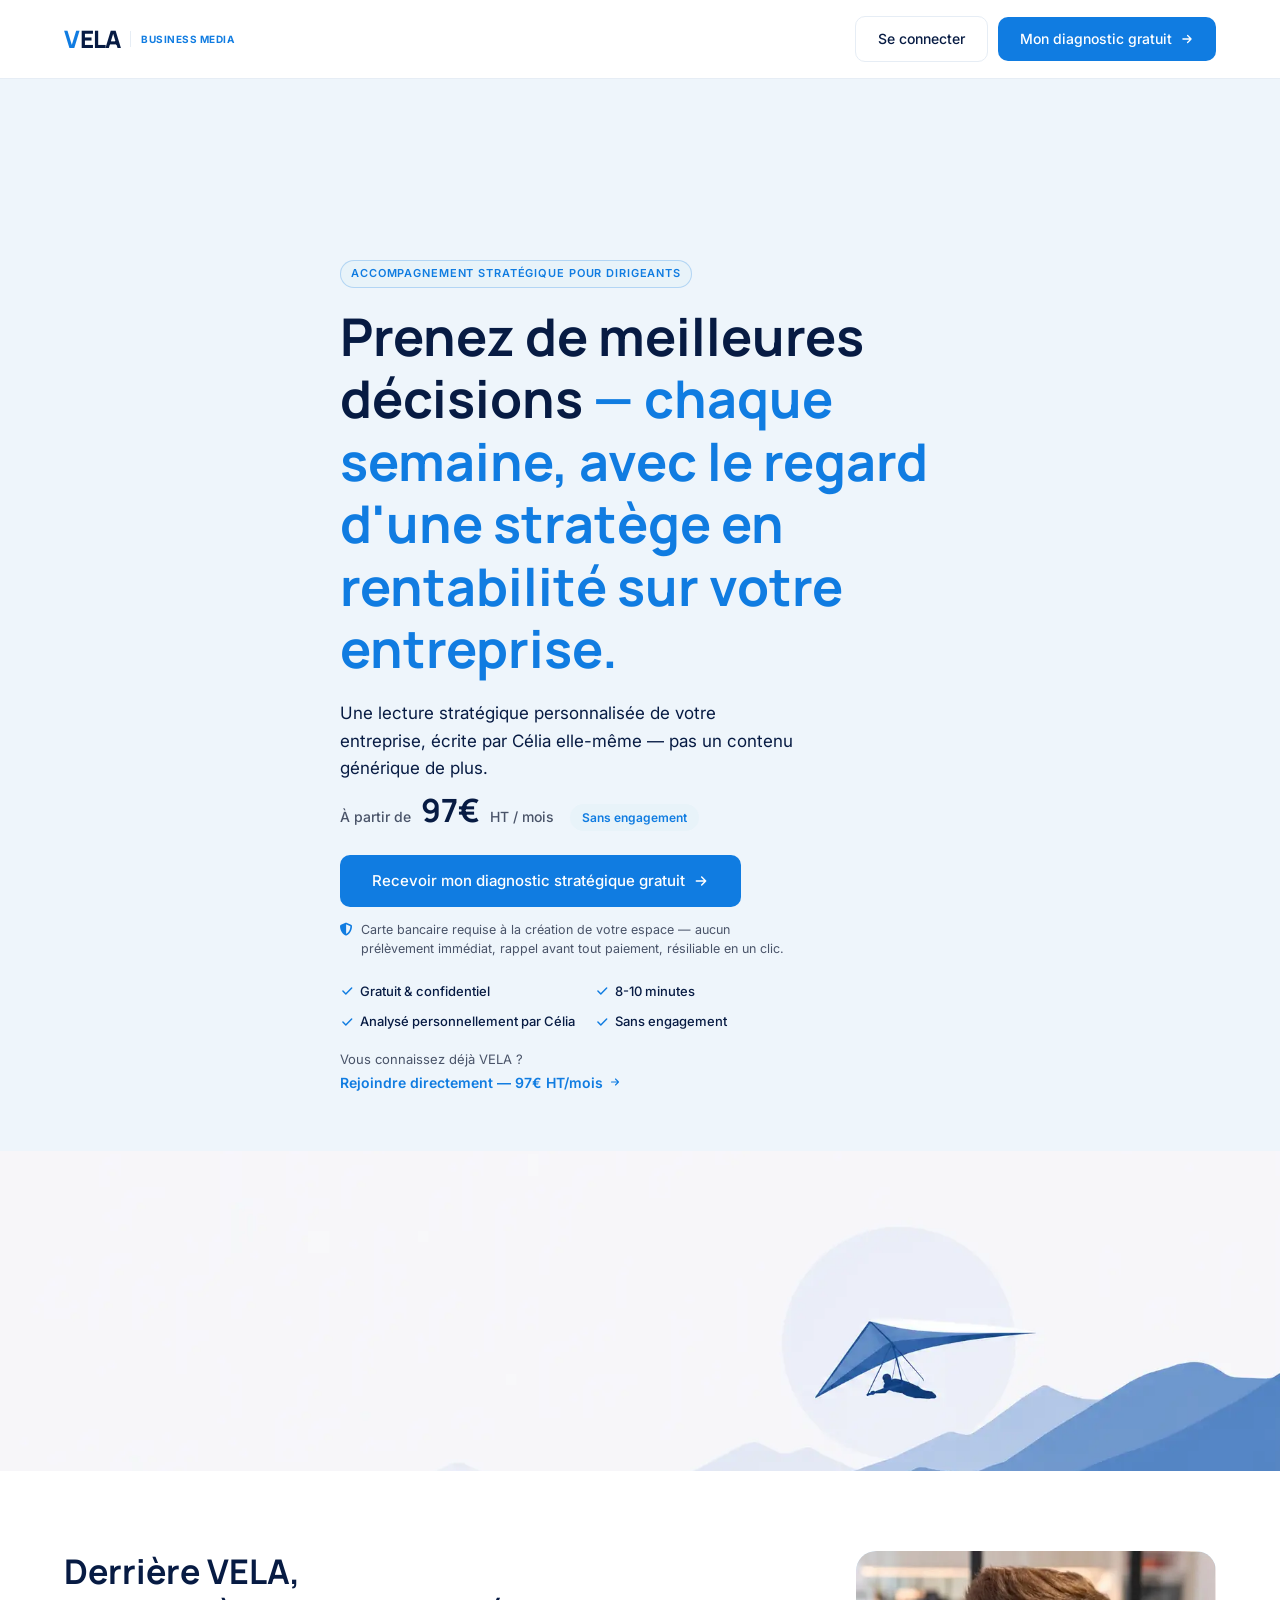
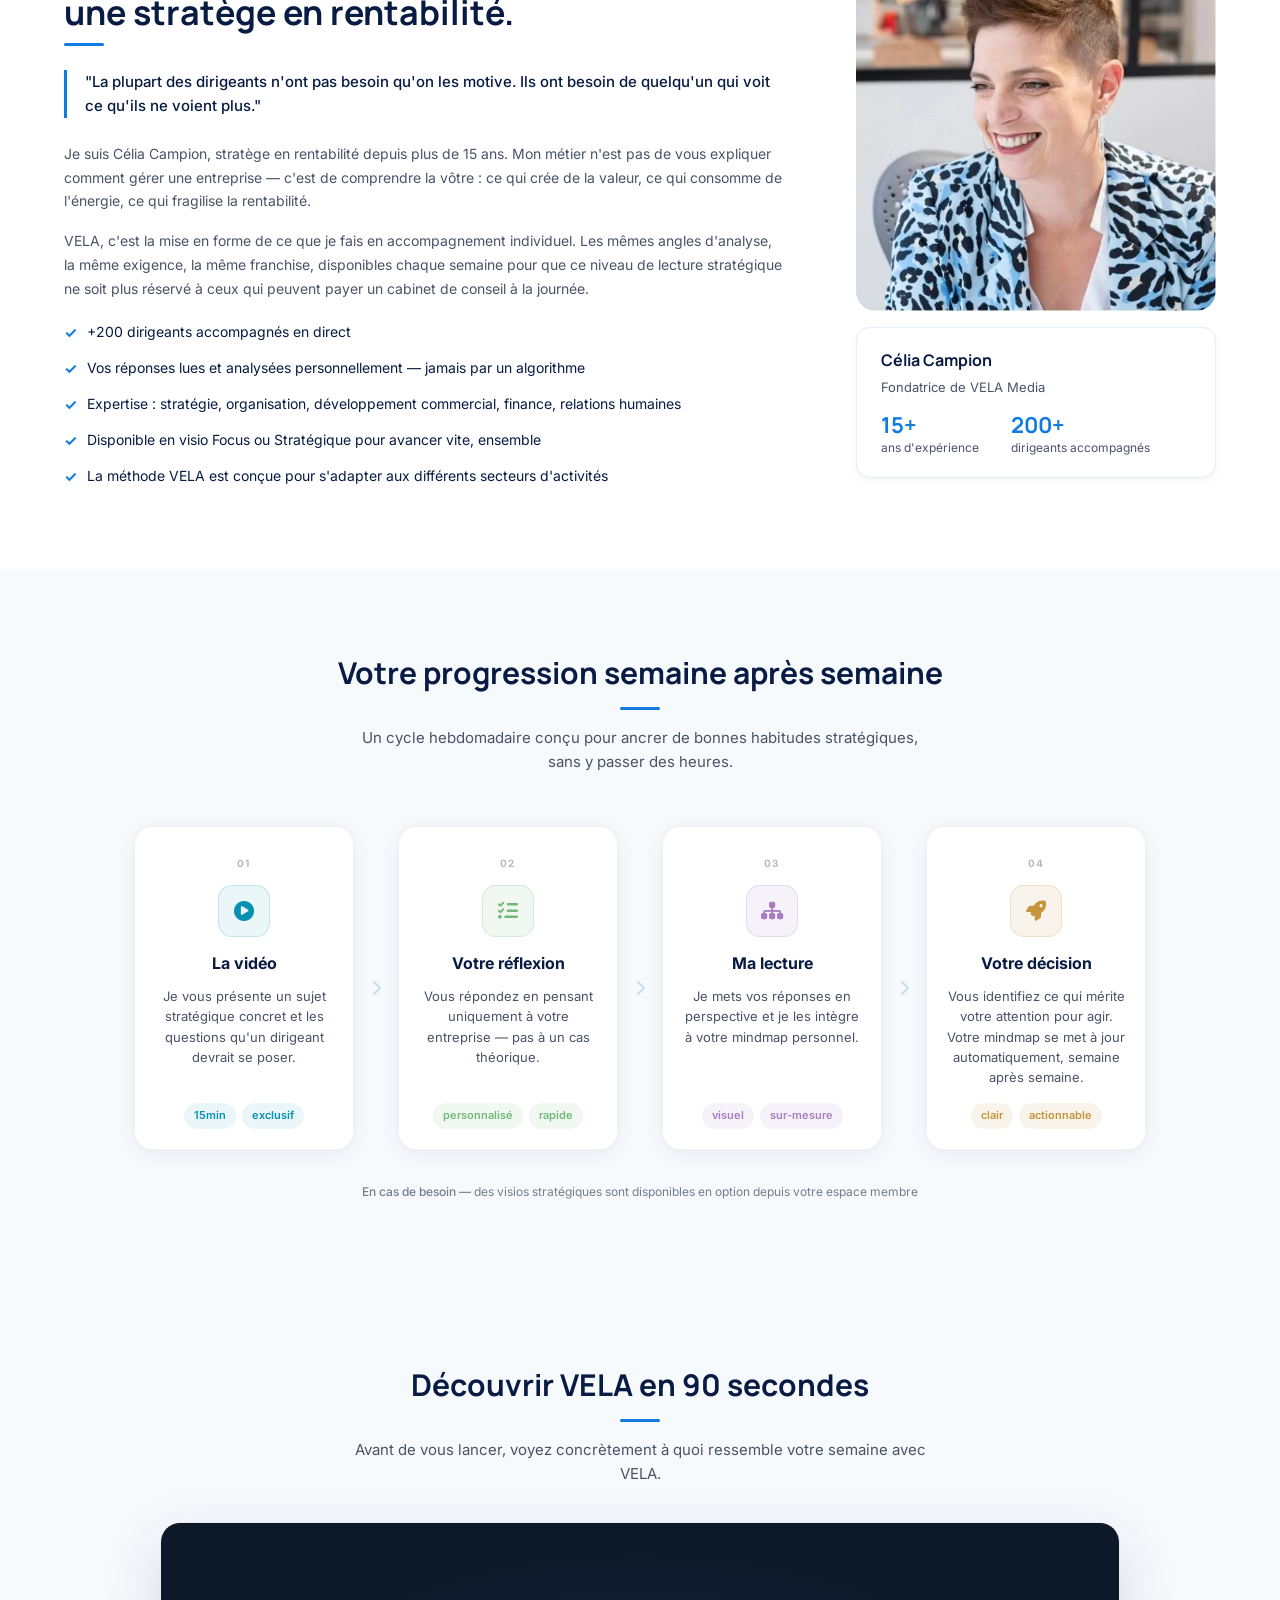
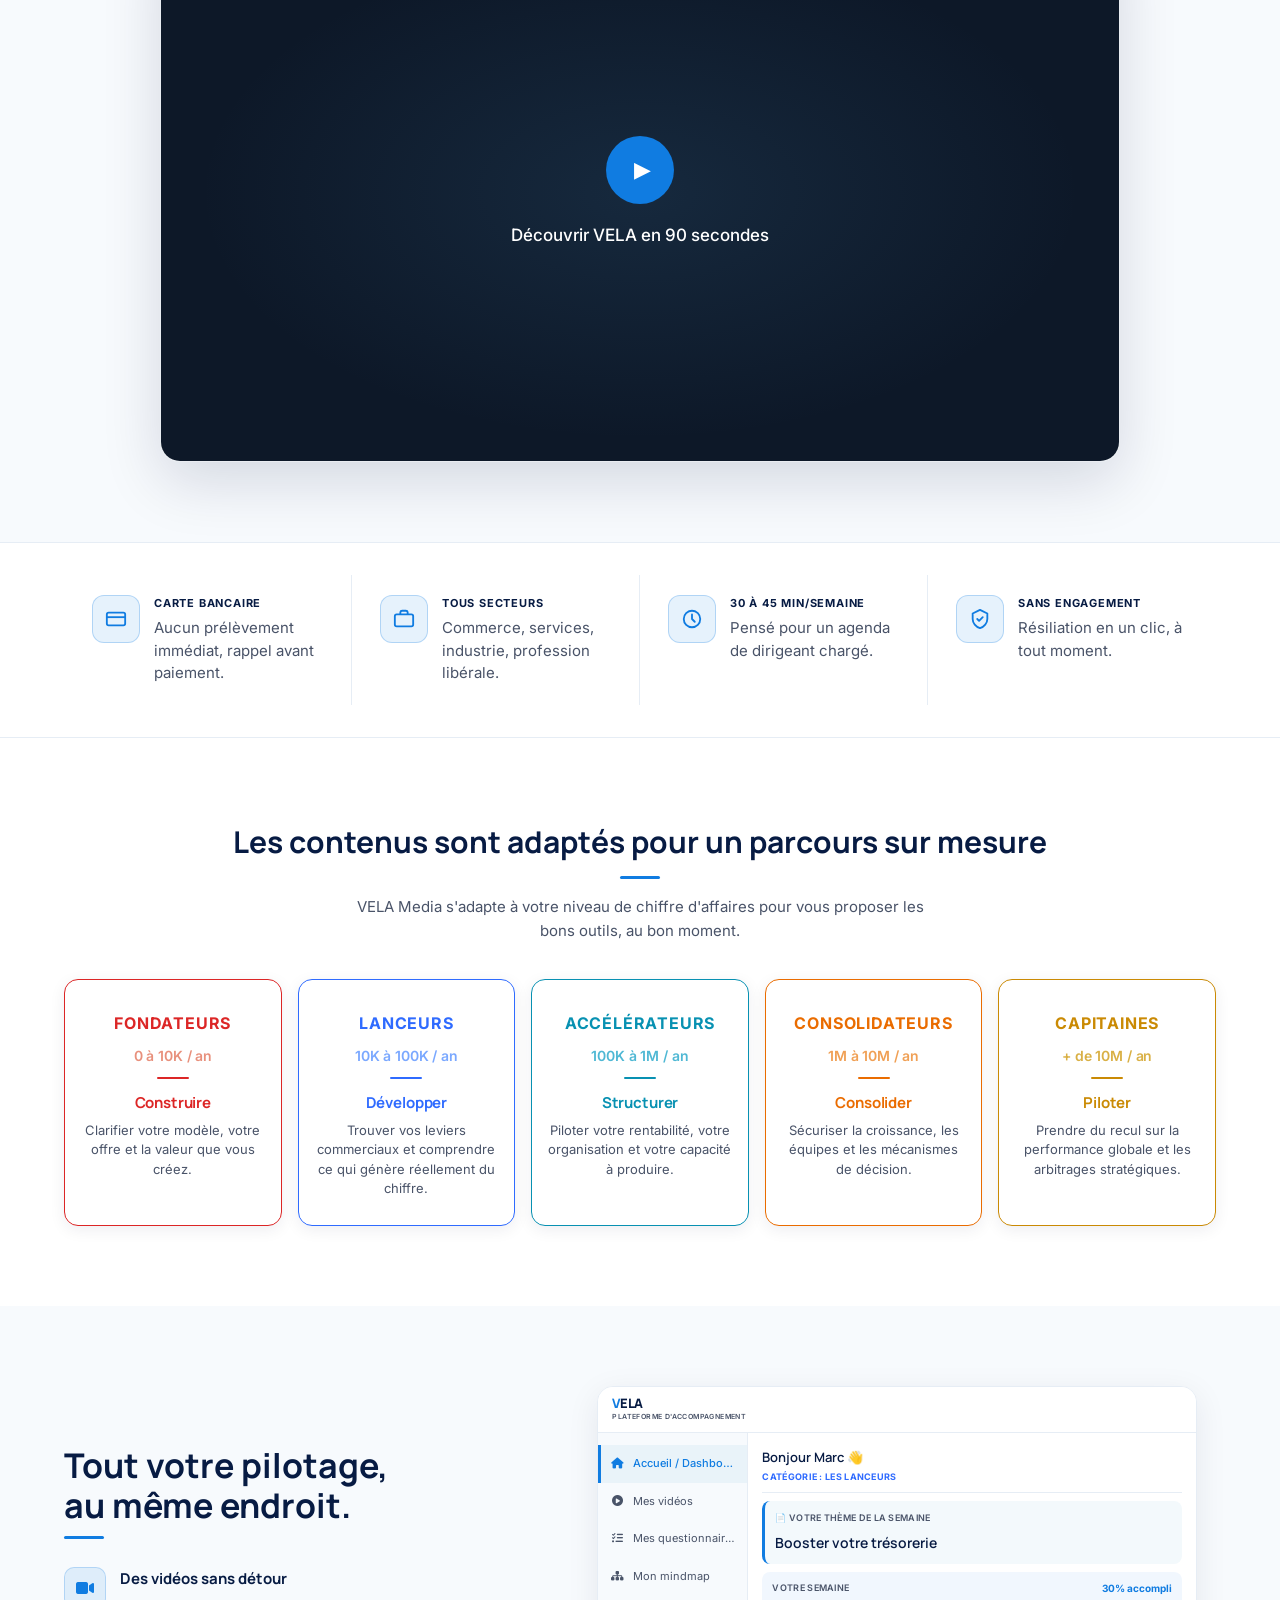
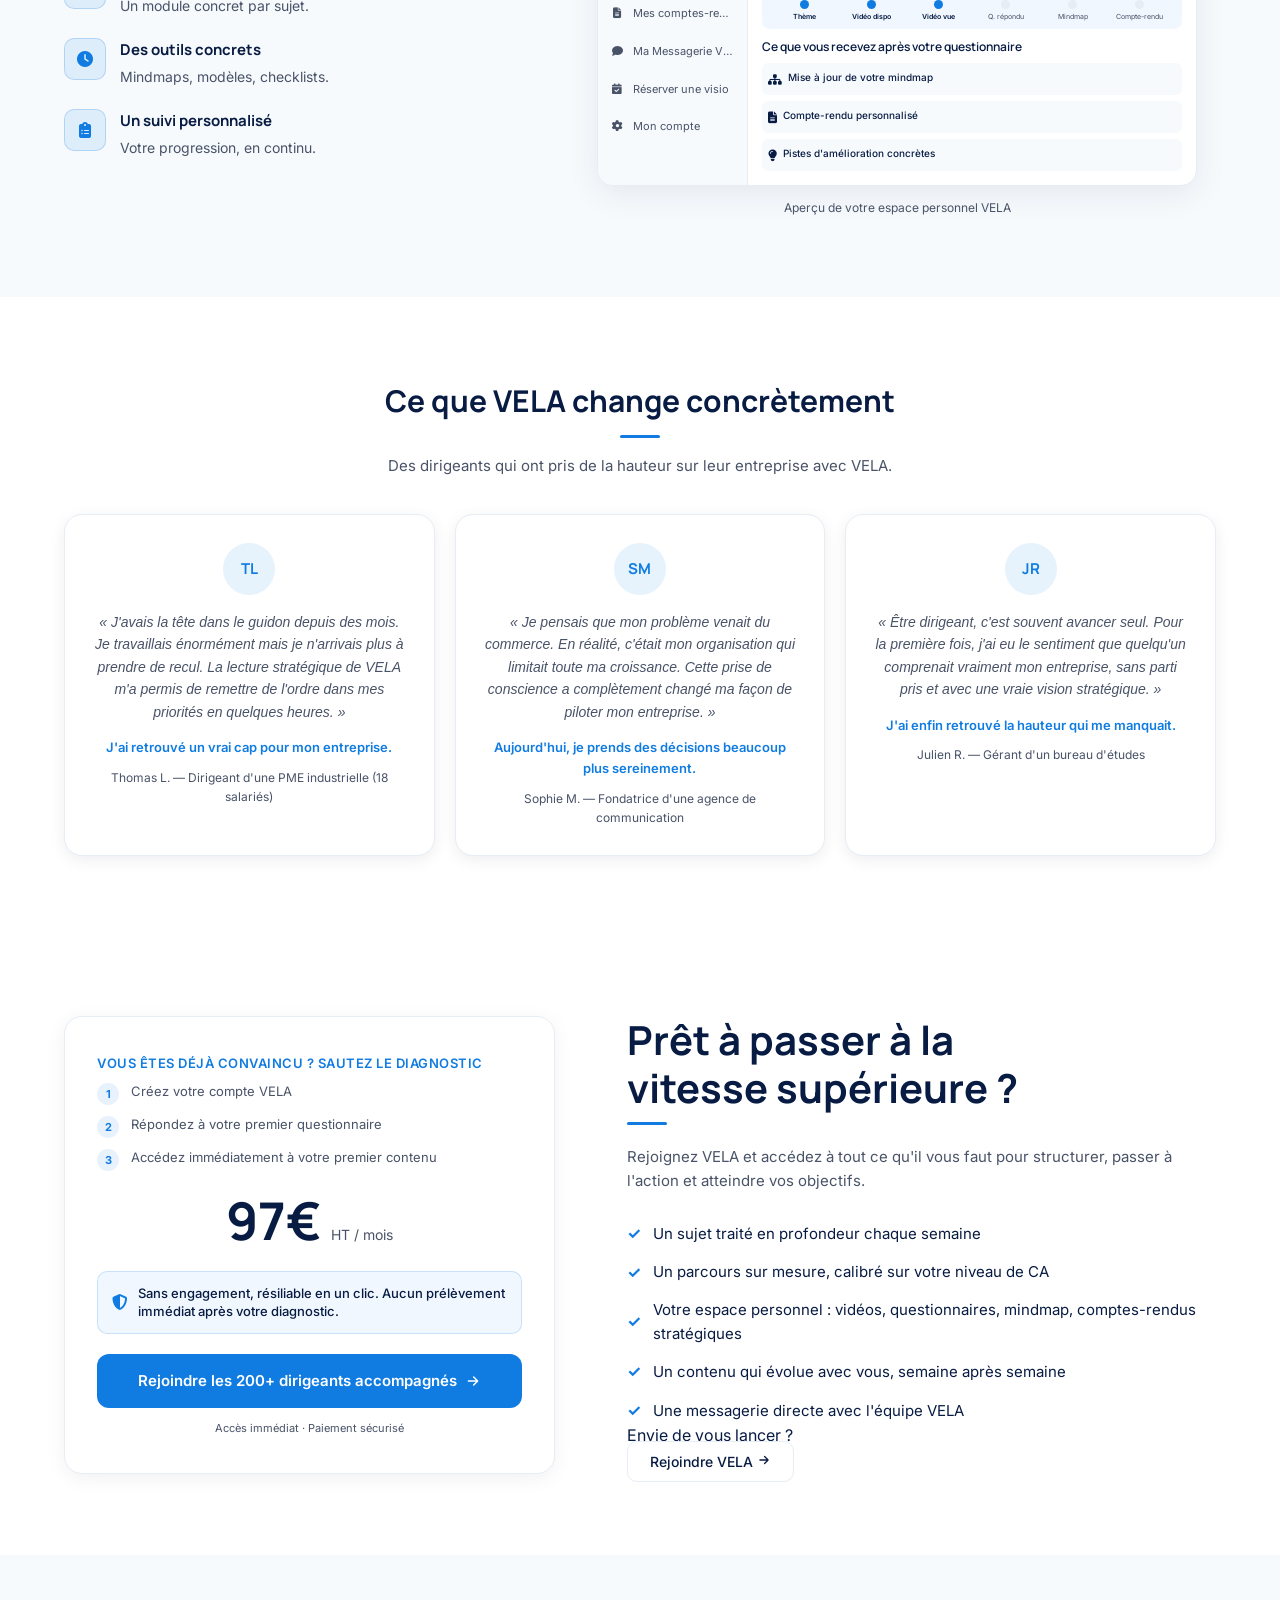
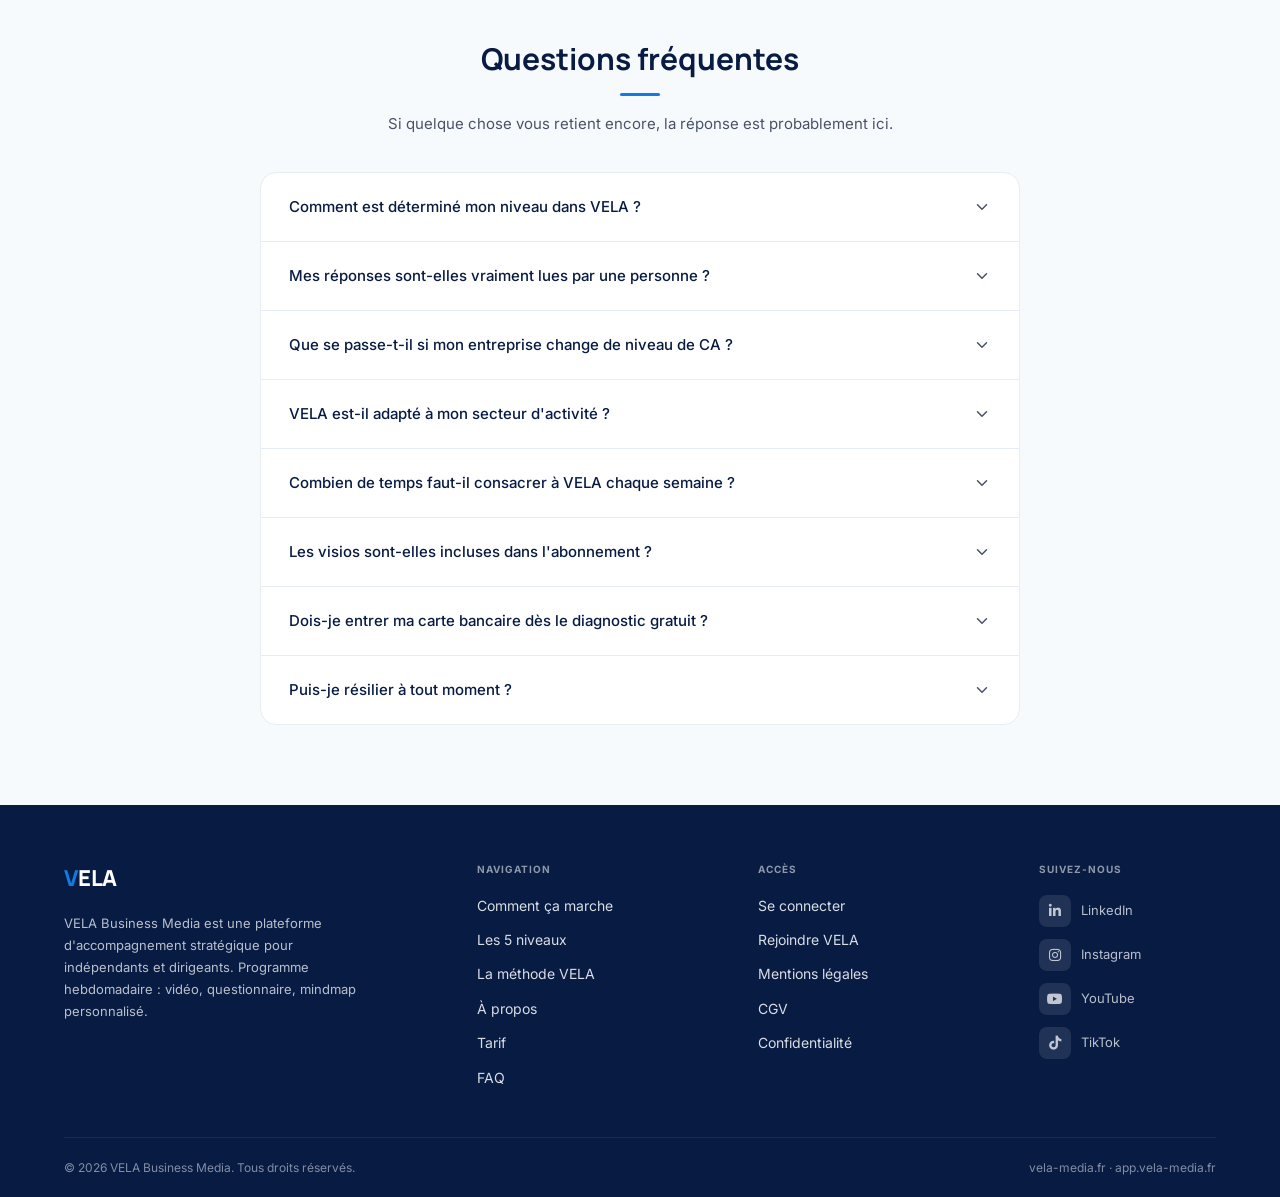
==== commit 55684396: "CRO: restructure landing page for conversion (hero, trust, pricing) - Rewrite hero copy: benefit-fir" ====
--- a/index.html
+++ b/index.html
@@ -89,10 +89,16 @@
             <div class="hero-content">
                 <div class="hero-text">
                     <span class="hero-badge">Accompagnement stratégique pour dirigeants</span>
-                    <h1>Prenez de la hauteur sur votre entreprise <span class="hero-highlight">— calibré sur votre chiffre d'affaires, pas sur une moyenne.</span></h1>
-                    <p class="hero-subtitle">Chaque semaine : un thème, une vidéo, un questionnaire, une lecture stratégique personnalisée.</p>
-                    <p class="hero-desc">Célia reprend vos réponses pour vous aider à voir ce qui freine votre entreprise et décider plus vite — sans jargon, sans formation à suivre.</p>
+                    <h1>Prenez de meilleures décisions <span class="hero-highlight">— chaque semaine, avec le regard d'une stratège en rentabilité sur votre entreprise.</span></h1>
+                    <p class="hero-subtitle">Une lecture stratégique personnalisée de votre entreprise, écrite par Célia elle-même — pas un contenu générique de plus.</p>
+                    <div class="hero-price">
+                        <span class="hero-price-lead">À partir de</span>
+                        <span class="hero-price-amount">97€</span>
+                        <span class="hero-price-period">HT / mois</span>
+                        <span class="hero-price-badge">Sans engagement</span>
+                    </div>
                     <a href="https://vela-media.fr/diagnostic" class="btn-primary btn-large">Recevoir mon diagnostic stratégique gratuit <svg class="btn-arrow" width="16" height="16" viewBox="0 0 24 24" fill="none" xmlns="http://www.w3.org/2000/svg"><path d="M5 12h14M13 6l6 6-6 6" stroke="currentColor" stroke-width="2.2" stroke-linecap="round" stroke-linejoin="round"/></svg></a>
+                    <p class="hero-cb-note"><i class="fa-solid fa-shield-halved"></i> Carte bancaire requise à la création de votre espace — aucun prélèvement immédiat, rappel avant tout paiement, résiliable en un clic.</p>
                     <ul class="hero-features">
                         <li><svg width="14" height="14" viewBox="0 0 24 24" fill="none" xmlns="http://www.w3.org/2000/svg"><path d="M5 12l5 5L20 7" stroke="currentColor" stroke-width="2.5" stroke-linecap="round" stroke-linejoin="round"/></svg> Gratuit &amp; confidentiel</li>
                         <li><svg width="14" height="14" viewBox="0 0 24 24" fill="none" xmlns="http://www.w3.org/2000/svg"><path d="M5 12l5 5L20 7" stroke="currentColor" stroke-width="2.5" stroke-linecap="round" stroke-linejoin="round"/></svg> 8-10 minutes</li>
@@ -108,68 +114,102 @@
         </div>
     </section>
 
-    <!-- Credibility Strip -->
-    <section class="credibility-strip">
-        <div class="container">
-            <div class="credibility-inner">
-                <img src="assets/images/image_portrait_Celia-Campion.webp" alt="Célia Campion" class="credibility-photo">
-                <p><strong>Célia Campion</strong>, stratège en rentabilité — 15+ ans d'expérience, 200+ dirigeants accompagnés.</p>
-            </div>
-        </div>
-    </section>
-
-    <!-- Features Section -->
-    <section class="features">
-        <div class="container">
-            <div class="features-grid">
-                <div class="feature-card">
-                    <div class="feature-icon">
-                        <svg width="40" height="40" viewBox="0 0 24 24" fill="none" xmlns="http://www.w3.org/2000/svg">
-                            <path d="M12 2L4 6V12C4 16.42 7.45 20.57 12 22C16.55 20.57 20 16.42 20 12V6L12 2Z" stroke="var(--blue-primary)" stroke-width="2" stroke-linejoin="round"/>
-                        </svg>
-                    </div>
-                    <div class="feature-body">
-                        <h3>Confidentiel</h3>
-                        <p>Données protégées.</p>
-                    </div>
-                </div>
-                <div class="feature-card">
-                    <div class="feature-icon">
-                        <svg width="40" height="40" viewBox="0 0 24 24" fill="none" xmlns="http://www.w3.org/2000/svg">
-                            <circle cx="12" cy="8" r="4" stroke="var(--blue-primary)" stroke-width="2"/>
-                            <path d="M4 20C4 17.79 7.58 16 12 16C16.42 16 20 17.79 20 20" stroke="var(--blue-primary)" stroke-width="2" stroke-linecap="round"/>
-                        </svg>
-                    </div>
-                    <div class="feature-body">
-                        <h3>Personnalisé</h3>
-                        <p>Adapté à votre réalité.</p>
-                    </div>
-                </div>
-                <div class="feature-card">
-                    <div class="feature-icon">
-                        <svg width="40" height="40" viewBox="0 0 24 24" fill="none" xmlns="http://www.w3.org/2000/svg">
-                            <rect x="3" y="3" width="7" height="7" rx="1" stroke="var(--blue-primary)" stroke-width="2"/>
-                            <rect x="14" y="3" width="7" height="7" rx="1" stroke="var(--blue-primary)" stroke-width="2"/>
-                            <rect x="3" y="14" width="7" height="7" rx="1" stroke="var(--blue-primary)" stroke-width="2"/>
-                            <rect x="14" y="14" width="7" height="7" rx="1" stroke="var(--blue-primary)" stroke-width="2"/>
-                        </svg>
-                    </div>
-                    <div class="feature-body">
-                        <h3>Structuré</h3>
-                        <p>Un cadre pour avancer.</p>
-                    </div>
-                </div>
-                <div class="feature-card">
-                    <div class="feature-icon">
-                        <svg width="40" height="40" viewBox="0 0 24 24" fill="none" xmlns="http://www.w3.org/2000/svg">
-                            <path d="M3 17l6-6 4 4 8-8" stroke="var(--blue-primary)" stroke-width="2" stroke-linecap="round" stroke-linejoin="round"/>
-                            <path d="M14 7h7v7" stroke="var(--blue-primary)" stroke-width="2" stroke-linecap="round" stroke-linejoin="round"/>
-                        </svg>
-                    </div>
-                    <div class="feature-body">
-                        <h3>Action</h3>
-                        <p>Des décisions applicables.</p>
-                    </div>
+    <!-- Trust Section -->
+    <section class="trust" id="a-propos">
+        <div class="container">
+            <div class="trust-content">
+                <div class="trust-text">
+                    <h2>Derrière VELA,<br>une stratège en rentabilité.</h2>
+                    <blockquote class="trust-quote">"La plupart des dirigeants n'ont pas besoin qu'on les motive. Ils ont besoin de quelqu'un qui voit ce qu'ils ne voient plus."</blockquote>
+                    <p>Je suis Célia Campion, stratège en rentabilité depuis plus de 15 ans. Mon métier n'est pas de vous expliquer comment gérer une entreprise — c'est de comprendre la vôtre : ce qui crée de la valeur, ce qui consomme de l'énergie, ce qui fragilise la rentabilité.</p>
+                    <p>VELA, c'est la mise en forme de ce que je fais en accompagnement individuel. Les mêmes angles d'analyse, la même exigence, la même franchise, disponibles chaque semaine pour que ce niveau de lecture stratégique ne soit plus réservé à ceux qui peuvent payer un cabinet de conseil à la journée.</p>
+                    <ul class="trust-bullets">
+                        <li>+200 dirigeants accompagnés en direct</li>
+                        <li>Vos réponses lues et analysées personnellement — jamais par un algorithme</li>
+                        <li>Expertise : stratégie, organisation, développement commercial, finance, relations humaines</li>
+                        <li>Disponible en visio Focus ou Stratégique pour avancer vite, ensemble</li>
+                        <li>La méthode VELA est conçue pour s'adapter aux différents secteurs d'activités</li>
+                    </ul>
+                </div>
+                <div class="trust-left">
+                    <div class="trust-photo-card">
+                        <img src="assets/images/image_portrait_Celia-Campion.webp" alt="Célia Campion" class="trust-photo-img">
+                    </div>
+                    <div class="trust-bio-card">
+                        <div class="trust-bio-header">
+                            <p class="trust-name">Célia Campion</p>
+                            <p class="trust-role">Fondatrice de VELA Media</p>
+                        </div>
+                        <div class="trust-stats">
+                            <div class="trust-stat">
+                                <span class="trust-stat-value">15+</span>
+                                <span class="trust-stat-label">ans d'expérience</span>
+                            </div>
+                            <div class="trust-stat">
+                                <span class="trust-stat-value">200+</span>
+                                <span class="trust-stat-label">dirigeants accompagnés</span>
+                            </div>
+                        </div>
+                    </div>
+                </div>
+            </div>
+        </div>
+    </section>
+
+    <!-- Journey Section -->
+    <section class="journey">
+        <div class="container">
+            <h2 class="section-title">Votre progression semaine après semaine</h2>
+            <p class="section-intro">Un cycle hebdomadaire conçu pour ancrer de bonnes habitudes stratégiques, sans y passer des heures.</p>
+            <div class="journey-steps">
+                <div class="step">
+                    <span class="step-num">01</span>
+                    <div class="step-circle step-video"><i class="fa-solid fa-circle-play"></i></div>
+                    <h3>La vidéo</h3>
+                    <p>Je vous présente un sujet stratégique concret et les questions qu'un dirigeant devrait se poser.</p>
+                    <div class="step-tags">
+                        <span class="step-tag tag-video">15min</span>
+                        <span class="step-tag tag-video">exclusif</span>
+                    </div>
+                </div>
+                <div class="step-arrow"><i class="fa-solid fa-chevron-right"></i></div>
+                <div class="step">
+                    <span class="step-num">02</span>
+                    <div class="step-circle step-questionnaire"><i class="fa-solid fa-list-check"></i></div>
+                    <h3>Votre réflexion</h3>
+                    <p>Vous répondez en pensant uniquement à votre entreprise — pas à un cas théorique.</p>
+                    <div class="step-tags">
+                        <span class="step-tag tag-questionnaire">personnalisé</span>
+                        <span class="step-tag tag-questionnaire">rapide</span>
+                    </div>
+                </div>
+                <div class="step-arrow"><i class="fa-solid fa-chevron-right"></i></div>
+                <div class="step">
+                    <span class="step-num">03</span>
+                    <div class="step-circle step-mindmap"><i class="fa-solid fa-sitemap"></i></div>
+                    <h3>Ma lecture</h3>
+                    <p>Je mets vos réponses en perspective et je les intègre à votre mindmap personnel.</p>
+                    <div class="step-tags">
+                        <span class="step-tag tag-mindmap">visuel</span>
+                        <span class="step-tag tag-mindmap">sur-mesure</span>
+                    </div>
+                </div>
+                <div class="step-arrow"><i class="fa-solid fa-chevron-right"></i></div>
+                <div class="step">
+                    <span class="step-num">04</span>
+                    <div class="step-circle step-progression"><i class="fa-solid fa-rocket"></i></div>
+                    <h3>Votre décision</h3>
+                    <p>Vous identifiez ce qui mérite votre attention pour agir. Votre mindmap se met à jour automatiquement, semaine après semaine.</p>
+                    <div class="step-tags">
+                        <span class="step-tag tag-progression">clair</span>
+                        <span class="step-tag tag-progression">actionnable</span>
+                    </div>
+                </div>
+            </div>
+            <div class="journey-addon">
+                <div class="journey-addon-text">
+                    <span class="journey-addon-title">En cas de besoin —</span>
+                    <span class="journey-addon-desc">des visios stratégiques sont disponibles en option depuis votre espace membre</span>
                 </div>
             </div>
         </div>
@@ -191,6 +231,62 @@
                     <script src="https://fast.wistia.com/embed/medias/hscdrx3iyb.jsonp" async></script>
                     <script src="https://fast.wistia.com/assets/external/E-v1.js" async></script>
                     <div class="wistia_embed wistia_async_hscdrx3iyb videoFoam=true silentAutoPlay=false" style="width:100%;height:100%;">&nbsp;</div>
+                </div>
+            </div>
+        </div>
+    </section>
+
+    <!-- Reassurance Section -->
+    <section class="features">
+        <div class="container">
+            <div class="features-grid">
+                <div class="feature-card">
+                    <div class="feature-icon">
+                        <svg width="40" height="40" viewBox="0 0 24 24" fill="none" xmlns="http://www.w3.org/2000/svg">
+                            <rect x="2" y="5" width="20" height="14" rx="2" stroke="var(--blue-primary)" stroke-width="2"/>
+                            <path d="M2 10h20" stroke="var(--blue-primary)" stroke-width="2"/>
+                        </svg>
+                    </div>
+                    <div class="feature-body">
+                        <h3>Carte bancaire</h3>
+                        <p>Aucun prélèvement immédiat, rappel avant paiement.</p>
+                    </div>
+                </div>
+                <div class="feature-card">
+                    <div class="feature-icon">
+                        <svg width="40" height="40" viewBox="0 0 24 24" fill="none" xmlns="http://www.w3.org/2000/svg">
+                            <rect x="2" y="7" width="20" height="13" rx="2" stroke="var(--blue-primary)" stroke-width="2"/>
+                            <path d="M8 7V5a2 2 0 0 1 2-2h4a2 2 0 0 1 2 2v2" stroke="var(--blue-primary)" stroke-width="2"/>
+                        </svg>
+                    </div>
+                    <div class="feature-body">
+                        <h3>Tous secteurs</h3>
+                        <p>Commerce, services, industrie, profession libérale.</p>
+                    </div>
+                </div>
+                <div class="feature-card">
+                    <div class="feature-icon">
+                        <svg width="40" height="40" viewBox="0 0 24 24" fill="none" xmlns="http://www.w3.org/2000/svg">
+                            <circle cx="12" cy="12" r="9" stroke="var(--blue-primary)" stroke-width="2"/>
+                            <path d="M12 7v5l3 3" stroke="var(--blue-primary)" stroke-width="2" stroke-linecap="round" stroke-linejoin="round"/>
+                        </svg>
+                    </div>
+                    <div class="feature-body">
+                        <h3>30 à 45 min/semaine</h3>
+                        <p>Pensé pour un agenda de dirigeant chargé.</p>
+                    </div>
+                </div>
+                <div class="feature-card">
+                    <div class="feature-icon">
+                        <svg width="40" height="40" viewBox="0 0 24 24" fill="none" xmlns="http://www.w3.org/2000/svg">
+                            <path d="M12 2L4 6V12C4 16.42 7.45 20.57 12 22C16.55 20.57 20 16.42 20 12V6L12 2Z" stroke="var(--blue-primary)" stroke-width="2" stroke-linejoin="round"/>
+                            <path d="M9 12l2 2 4-4" stroke="var(--blue-primary)" stroke-width="2" stroke-linecap="round" stroke-linejoin="round"/>
+                        </svg>
+                    </div>
+                    <div class="feature-body">
+                        <h3>Sans engagement</h3>
+                        <p>Résiliation en un clic, à tout moment.</p>
+                    </div>
                 </div>
             </div>
         </div>
@@ -359,142 +455,7 @@
                             </div>
                         </div>
                     </div>
-                </div>
-            </div>
-        </div>
-    </section>
-
-    <!-- Pillars Section -->
-    <section class="pillars">
-        <div class="container">
-            <h2 class="section-title">Les 5 piliers de votre croissance</h2>
-            <p class="section-intro">Chaque semaine, le contenu VELA s'articule autour de ces cinq axes stratégiques fondamentaux.</p>
-            <div class="pillars-grid">
-                <div class="pillar-card">
-                    <div class="pillar-icon admin"><i class="fa-solid fa-border-all"></i></div>
-                    <h3 class="pillar-name admin">Admin</h3>
-                    <p>Structurer votre cadre et sécuriser votre activité.</p>
-                </div>
-                <div class="pillar-card">
-                    <div class="pillar-icon finance"><i class="fa-solid fa-dollar-sign"></i></div>
-                    <h3 class="pillar-name finance">Finance</h3>
-                    <p>Comprendre vos chiffres et piloter votre rentabilité.</p>
-                </div>
-                <div class="pillar-card">
-                    <div class="pillar-icon commerce"><i class="fa-solid fa-heart"></i></div>
-                    <h3 class="pillar-name commerce">Commerce</h3>
-                    <p>Développer une stratégie claire pour vendre mieux.</p>
-                </div>
-                <div class="pillar-card">
-                    <div class="pillar-icon rh"><i class="fa-solid fa-user-group"></i></div>
-                    <h3 class="pillar-name rh">RH</h3>
-                    <p>Mieux gérer vos relations, vos équipes et vos partenaires.</p>
-                </div>
-                <div class="pillar-card">
-                    <div class="pillar-icon production"><i class="fa-solid fa-chart-column"></i></div>
-                    <h3 class="pillar-name production">Production</h3>
-                    <p>Organiser votre activité pour gagner en efficacité.</p>
-                </div>
-            </div>
-        </div>
-    </section>
-
-    <!-- Journey Section -->
-    <section class="journey">
-        <div class="container">
-            <h2 class="section-title">Votre progression semaine après semaine</h2>
-            <p class="section-intro">Un cycle hebdomadaire conçu pour ancrer de bonnes habitudes stratégiques, sans y passer des heures.</p>
-            <div class="journey-steps">
-                <div class="step">
-                    <span class="step-num">01</span>
-                    <div class="step-circle step-video"><i class="fa-solid fa-circle-play"></i></div>
-                    <h3>La vidéo</h3>
-                    <p>Je vous présente un sujet stratégique concret et les questions qu'un dirigeant devrait se poser.</p>
-                    <div class="step-tags">
-                        <span class="step-tag tag-video">15min</span>
-                        <span class="step-tag tag-video">exclusif</span>
-                    </div>
-                </div>
-                <div class="step-arrow"><i class="fa-solid fa-chevron-right"></i></div>
-                <div class="step">
-                    <span class="step-num">02</span>
-                    <div class="step-circle step-questionnaire"><i class="fa-solid fa-list-check"></i></div>
-                    <h3>Votre réflexion</h3>
-                    <p>Vous répondez en pensant uniquement à votre entreprise — pas à un cas théorique.</p>
-                    <div class="step-tags">
-                        <span class="step-tag tag-questionnaire">personnalisé</span>
-                        <span class="step-tag tag-questionnaire">rapide</span>
-                    </div>
-                </div>
-                <div class="step-arrow"><i class="fa-solid fa-chevron-right"></i></div>
-                <div class="step">
-                    <span class="step-num">03</span>
-                    <div class="step-circle step-mindmap"><i class="fa-solid fa-sitemap"></i></div>
-                    <h3>Ma lecture</h3>
-                    <p>Je mets vos réponses en perspective et je les intègre à votre mindmap personnel.</p>
-                    <div class="step-tags">
-                        <span class="step-tag tag-mindmap">visuel</span>
-                        <span class="step-tag tag-mindmap">sur-mesure</span>
-                    </div>
-                </div>
-                <div class="step-arrow"><i class="fa-solid fa-chevron-right"></i></div>
-                <div class="step">
-                    <span class="step-num">04</span>
-                    <div class="step-circle step-progression"><i class="fa-solid fa-rocket"></i></div>
-                    <h3>Votre décision</h3>
-                    <p>Vous identifiez ce qui mérite votre attention pour agir. Votre mindmap se met à jour automatiquement, semaine après semaine.</p>
-                    <div class="step-tags">
-                        <span class="step-tag tag-progression">clair</span>
-                        <span class="step-tag tag-progression">actionnable</span>
-                    </div>
-                </div>
-            </div>
-            <div class="journey-addon">
-                <div class="journey-addon-text">
-                    <span class="journey-addon-title">En cas de besoin —</span>
-                    <span class="journey-addon-desc">des visios stratégiques sont disponibles en option depuis votre espace membre</span>
-                </div>
-            </div>
-        </div>
-    </section>
-
-    <!-- Trust Section -->
-    <section class="trust" id="a-propos">
-        <div class="container">
-            <div class="trust-content">
-                <div class="trust-text">
-                    <h2>Derrière VELA,<br>une stratège en rentabilité.</h2>
-                    <blockquote class="trust-quote">"La plupart des dirigeants n'ont pas besoin qu'on les motive. Ils ont besoin de quelqu'un qui voit ce qu'ils ne voient plus."</blockquote>
-                    <p>Je suis Célia Campion, stratège en rentabilité depuis plus de 15 ans. Mon métier n'est pas de vous expliquer comment gérer une entreprise — c'est de comprendre la vôtre : ce qui crée de la valeur, ce qui consomme de l'énergie, ce qui fragilise la rentabilité.</p>
-                    <p>VELA, c'est la mise en forme de ce que je fais en accompagnement individuel. Les mêmes angles d'analyse, la même exigence, la même franchise, disponibles chaque semaine pour que ce niveau de lecture stratégique ne soit plus réservé à ceux qui peuvent payer un cabinet de conseil à la journée.</p>
-                    <ul class="trust-bullets">
-                        <li>+200 dirigeants accompagnés en direct</li>
-                        <li>Vos réponses lues et analysées personnellement — jamais par un algorithme</li>
-                        <li>Expertise : stratégie, organisation, développement commercial, finance, relations humaines</li>
-                        <li>Disponible en visio Focus ou Stratégique pour avancer vite, ensemble</li>
-                        <li>La méthode VELA est conçue pour s'adapter aux différents secteurs d'activités</li>
-                    </ul>
-                </div>
-                <div class="trust-left">
-                    <div class="trust-photo-card">
-                        <img src="assets/images/image_portrait_Celia-Campion.webp" alt="Célia Campion" class="trust-photo-img">
-                    </div>
-                    <div class="trust-bio-card">
-                        <div class="trust-bio-header">
-                            <p class="trust-name">Célia Campion</p>
-                            <p class="trust-role">Fondatrice de VELA Media</p>
-                        </div>
-                        <div class="trust-stats">
-                            <div class="trust-stat">
-                                <span class="trust-stat-value">15+</span>
-                                <span class="trust-stat-label">ans d'expérience</span>
-                            </div>
-                            <div class="trust-stat">
-                                <span class="trust-stat-value">200+</span>
-                                <span class="trust-stat-label">dirigeants accompagnés</span>
-                            </div>
-                        </div>
-                    </div>
+                    <p class="dashboard-mockup-caption">Aperçu de votre espace personnel VELA</p>
                 </div>
             </div>
         </div>
@@ -543,8 +504,9 @@
                         <span class="amount">97€</span>
                         <span class="period">HT / mois</span>
                     </div>
-                    <a href="https://app.vela-media.fr/offers/Z2gnVSHb" target="_blank" rel="noopener" class="btn-primary btn-pricing-full">Commencer maintenant <svg class="btn-arrow" width="16" height="16" viewBox="0 0 24 24" fill="none" xmlns="http://www.w3.org/2000/svg"><path d="M5 12h14M13 6l6 6-6 6" stroke="currentColor" stroke-width="2.2" stroke-linecap="round" stroke-linejoin="round"/></svg></a>
-                    <p class="pricing-disclaimer">Accès immédiat · Paiement sécurisé · Sans engagement · Résiliation en 1 clic</p>
+                    <div class="pricing-guarantee"><i class="fa-solid fa-shield-halved"></i> Sans engagement, résiliable en un clic. Aucun prélèvement immédiat après votre diagnostic.</div>
+                    <a href="https://app.vela-media.fr/offers/Z2gnVSHb" target="_blank" rel="noopener" class="btn-primary btn-pricing-full">Rejoindre les 200+ dirigeants accompagnés <svg class="btn-arrow" width="16" height="16" viewBox="0 0 24 24" fill="none" xmlns="http://www.w3.org/2000/svg"><path d="M5 12h14M13 6l6 6-6 6" stroke="currentColor" stroke-width="2.2" stroke-linecap="round" stroke-linejoin="round"/></svg></a>
+                    <p class="pricing-disclaimer">Accès immédiat · Paiement sécurisé</p>
                 </div>
                 <div class="pricing-content">
                     <h2>Prêt à passer à la<br>vitesse supérieure ?</h2>
@@ -556,6 +518,10 @@
                         <li>Un contenu qui évolue avec vous, semaine après semaine</li>
                         <li>Une messagerie directe avec l'équipe VELA</li>
                     </ul>
+                    <div class="pricing-content-cta">
+                        <p>Envie de vous lancer ?</p>
+                        <a href="https://app.vela-media.fr/offers/Z2gnVSHb" target="_blank" rel="noopener" class="btn-secondary">Rejoindre VELA <svg class="btn-arrow" width="14" height="14" viewBox="0 0 24 24" fill="none" xmlns="http://www.w3.org/2000/svg"><path d="M5 12h14M13 6l6 6-6 6" stroke="currentColor" stroke-width="2.2" stroke-linecap="round" stroke-linejoin="round"/></svg></a>
+                    </div>
                 </div>
             </div>
         </div>
--- a/styles/main.css
+++ b/styles/main.css
@@ -84,8 +84,8 @@
 .logo-sub {
     font-family: var(--font-text);
     font-size: 10px;
-    font-weight: 600;
-    color: var(--gray-text);
+    font-weight: 700;
+    color: var(--blue-primary);
     letter-spacing: 0.5px;
     text-transform: uppercase;
     border-left: 1px solid var(--gray-border);
@@ -235,19 +235,19 @@
     line-height: 1.6;
 }
 
-.hero-desc {
-    font-size: 15px;
-    color: var(--gray-text);
+.hero-price {
+    display: flex;
+    flex-wrap: wrap;
+    align-items: baseline;
+    gap: 6px 10px;
     margin-bottom: 24px;
-    max-width: 460px;
-    line-height: 1.6;
-}
-
-.hero-price {
-    display: flex;
-    align-items: center;
-    gap: 10px;
-    margin-bottom: 24px;
+}
+
+.hero-price-lead {
+    font-size: 14px;
+    color: var(--gray-text);
+    font-weight: 500;
+    white-space: nowrap;
 }
 
 .hero-price-amount {
@@ -274,6 +274,24 @@
     border-radius: 20px;
 }
 
+.hero-cb-note {
+    display: flex;
+    align-items: flex-start;
+    gap: 8px;
+    font-size: 12.5px;
+    color: var(--gray-text);
+    line-height: 1.5;
+    max-width: 460px;
+    margin-top: 14px;
+}
+
+.hero-cb-note i {
+    color: var(--blue-primary);
+    font-size: 13px;
+    margin-top: 2px;
+    flex-shrink: 0;
+}
+
 .hero-features {
     display: grid;
     grid-template-columns: auto auto;
@@ -388,40 +406,6 @@
 @keyframes float {
     0%, 100% { transform: translateY(0px); }
     50% { transform: translateY(-16px); }
-}
-
-/* ── Credibility Strip ───────────────────────────────── */
-.credibility-strip {
-    background: var(--white);
-    border-bottom: 1px solid var(--gray-border);
-    padding: 18px 0;
-}
-
-.credibility-inner {
-    display: flex;
-    align-items: center;
-    justify-content: center;
-    gap: 14px;
-    flex-wrap: wrap;
-    text-align: center;
-}
-
-.credibility-photo {
-    width: 40px;
-    height: 40px;
-    border-radius: 50%;
-    object-fit: cover;
-    flex-shrink: 0;
-}
-
-.credibility-inner p {
-    font-size: 14px;
-    color: var(--gray-text);
-    margin: 0;
-}
-
-.credibility-inner p strong {
-    color: var(--blue-dark);
 }
 
 /* ── Features ────────────────────────────────────────── */
@@ -613,77 +597,6 @@
     margin-bottom: 40px;
 }
 
-/* ── Pillars ─────────────────────────────────────────── */
-.pillars {
-    padding: 80px 0;
-    background: var(--bg-main);
-}
-
-.pillars .section-title {
-    margin-bottom: 8px;
-}
-
-.pillars-grid {
-    display: grid;
-    grid-template-columns: repeat(5, 1fr);
-    gap: 18px;
-    margin-top: 48px;
-}
-
-.pillar-card {
-    background: var(--white);
-    padding: 32px 16px;
-    border-radius: 16px;
-    border: 1px solid var(--gray-border);
-    text-align: center;
-    transition: box-shadow 0.2s, transform 0.2s;
-    box-shadow: 0 2px 8px rgba(2,17,55,0.04);
-}
-
-.pillar-card:hover {
-    box-shadow: 0 8px 24px rgba(2,17,55,0.09);
-    transform: translateY(-3px);
-}
-
-.pillar-icon {
-    width: 52px;
-    height: 52px;
-    border-radius: 12px;
-    display: flex;
-    align-items: center;
-    justify-content: center;
-    margin: 0 auto 16px;
-    font-size: 22px;
-}
-
-.pillar-icon.admin      { background: rgba(47,107,255,0.10);  color: #2F6BFF; }
-.pillar-icon.finance    { background: rgba(22,163,74,0.10);   color: #16A34A; }
-.pillar-icon.commerce   { background: rgba(234,108,0,0.10);   color: #EA6C00; }
-.pillar-icon.rh         { background: rgba(147,51,234,0.10);  color: #9333EA; }
-.pillar-icon.production { background: rgba(220,38,38,0.10);   color: #DC2626; }
-
-.pillar-name {
-    font-family: var(--font-text);
-    font-size: 16px;
-    font-weight: 700;
-    letter-spacing: 0.8px;
-    text-transform: uppercase;
-    margin-bottom: 10px;
-}
-
-.pillar-card p {
-    font-size: 13px;
-    color: var(--gray-text);
-    line-height: 1.55;
-}
-
-/* Pillar colors */
-.pillar-name.admin      { color: #2F6BFF; }
-.pillar-name.finance    { color: #16A34A; }
-.pillar-name.commerce   { color: #EA6C00; }
-.pillar-name.rh         { color: #9333EA; }
-.pillar-name.production { color: #DC2626; }
-
 /* ── Dashboard ───────────────────────────────────────── */
 .dashboard {
     padding: 80px 0;
@@ -749,7 +662,16 @@
 
 .dashboard-image {
     display: flex;
+    flex-direction: column;
+    align-items: center;
     justify-content: center;
+}
+
+.dashboard-mockup-caption {
+    text-align: center;
+    font-size: 12px;
+    color: var(--gray-text);
+    margin-top: 12px;
 }
 
 .dashboard-mockup {
@@ -1619,6 +1541,27 @@
     margin-top: 12px;
 }
 
+.pricing-guarantee {
+    display: flex;
+    align-items: center;
+    gap: 10px;
+    background: rgba(16, 124, 225, 0.06);
+    border: 1px solid rgba(16, 124, 225, 0.18);
+    border-radius: 10px;
+    padding: 12px 14px;
+    margin-bottom: 20px;
+    font-size: 13px;
+    color: var(--blue-dark);
+    font-weight: 500;
+    line-height: 1.4;
+}
+
+.pricing-guarantee i {
+    color: var(--blue-primary);
+    font-size: 16px;
+    flex-shrink: 0;
+}
+
 /* ── Trust ───────────────────────────────────────────── */
 .trust {
     padding: 80px 0;
@@ -2026,9 +1969,8 @@
     /* Features */
     .features-grid     { grid-template-columns: repeat(2, 1fr); }
 
-    /* Levels & Pillars */
+    /* Levels */
     .levels-grid       { grid-template-columns: repeat(3, 1fr); }
-    .pillars-grid      { grid-template-columns: repeat(3, 1fr); }
 
     /* Dashboard */
     .dashboard-content { grid-template-columns: 1fr; gap: 48px; }
@@ -2057,7 +1999,7 @@
 
     /* Section spacing */
     .video-section,
-    .levels, .dashboard, .pillars,
+    .levels, .dashboard,
     .journey, .trust, .pricing, .faq, .testimonials { padding: 56px 0; }
 
     /* Testimonials : 1 colonne */
@@ -2085,7 +2027,6 @@
 
     /* Levels & Pillars : 2 colonnes */
     .levels-grid       { grid-template-columns: repeat(2, 1fr); }
-    .pillars-grid      { grid-template-columns: repeat(2, 1fr); }
 
     /* Dashboard mockup : masquer le menu latéral */
     .dashboard-mockup  { height: auto; }
@@ -2126,7 +2067,7 @@
 
     /* Section spacing */
     .video-section,
-    .levels, .dashboard, .pillars,
+    .levels, .dashboard,
     .journey, .trust, .pricing, .faq, .testimonials { padding: 44px 0; }
 
     /* Hero */
@@ -2152,7 +2093,6 @@
 
     /* Levels & Pillars : 1 colonne */
     .levels-grid       { grid-template-columns: 1fr; }
-    .pillars-grid      { grid-template-columns: 1fr; }
 
     /* Journey */
     .step              { max-width: 100%; }
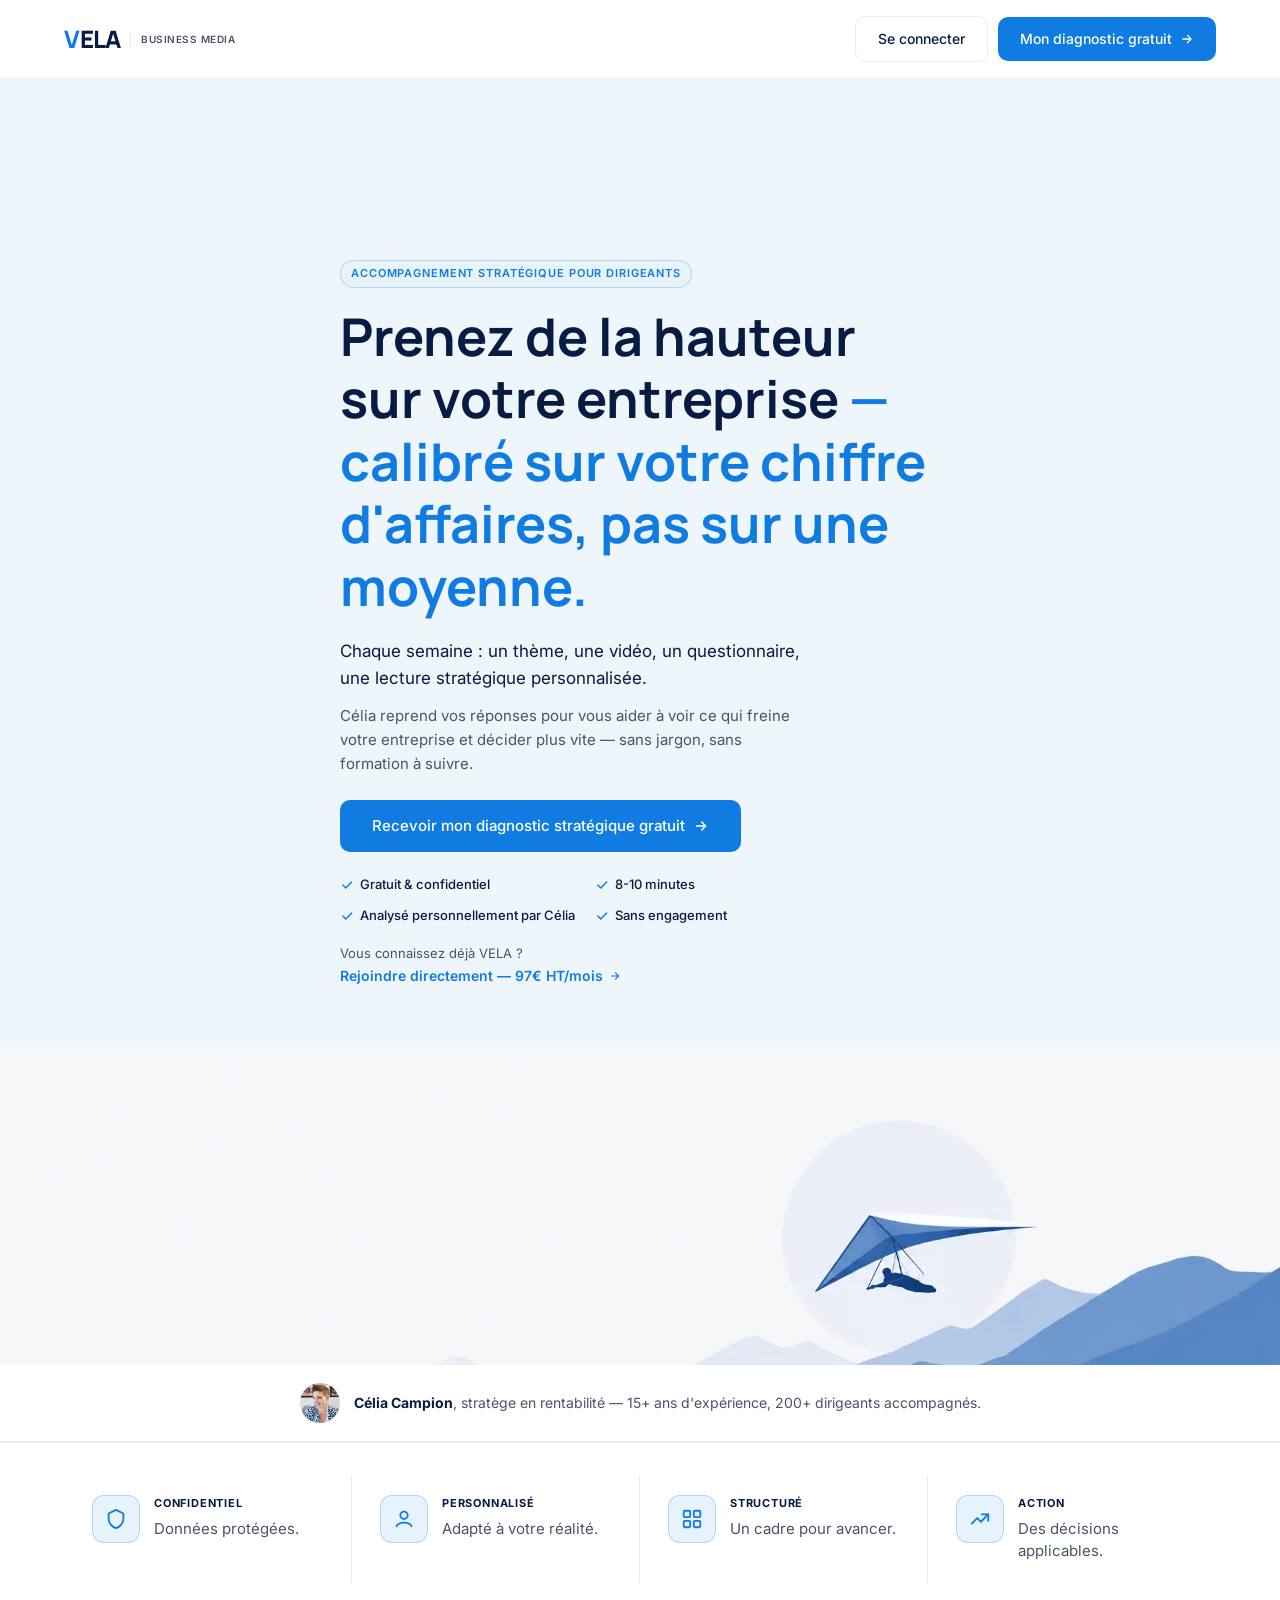
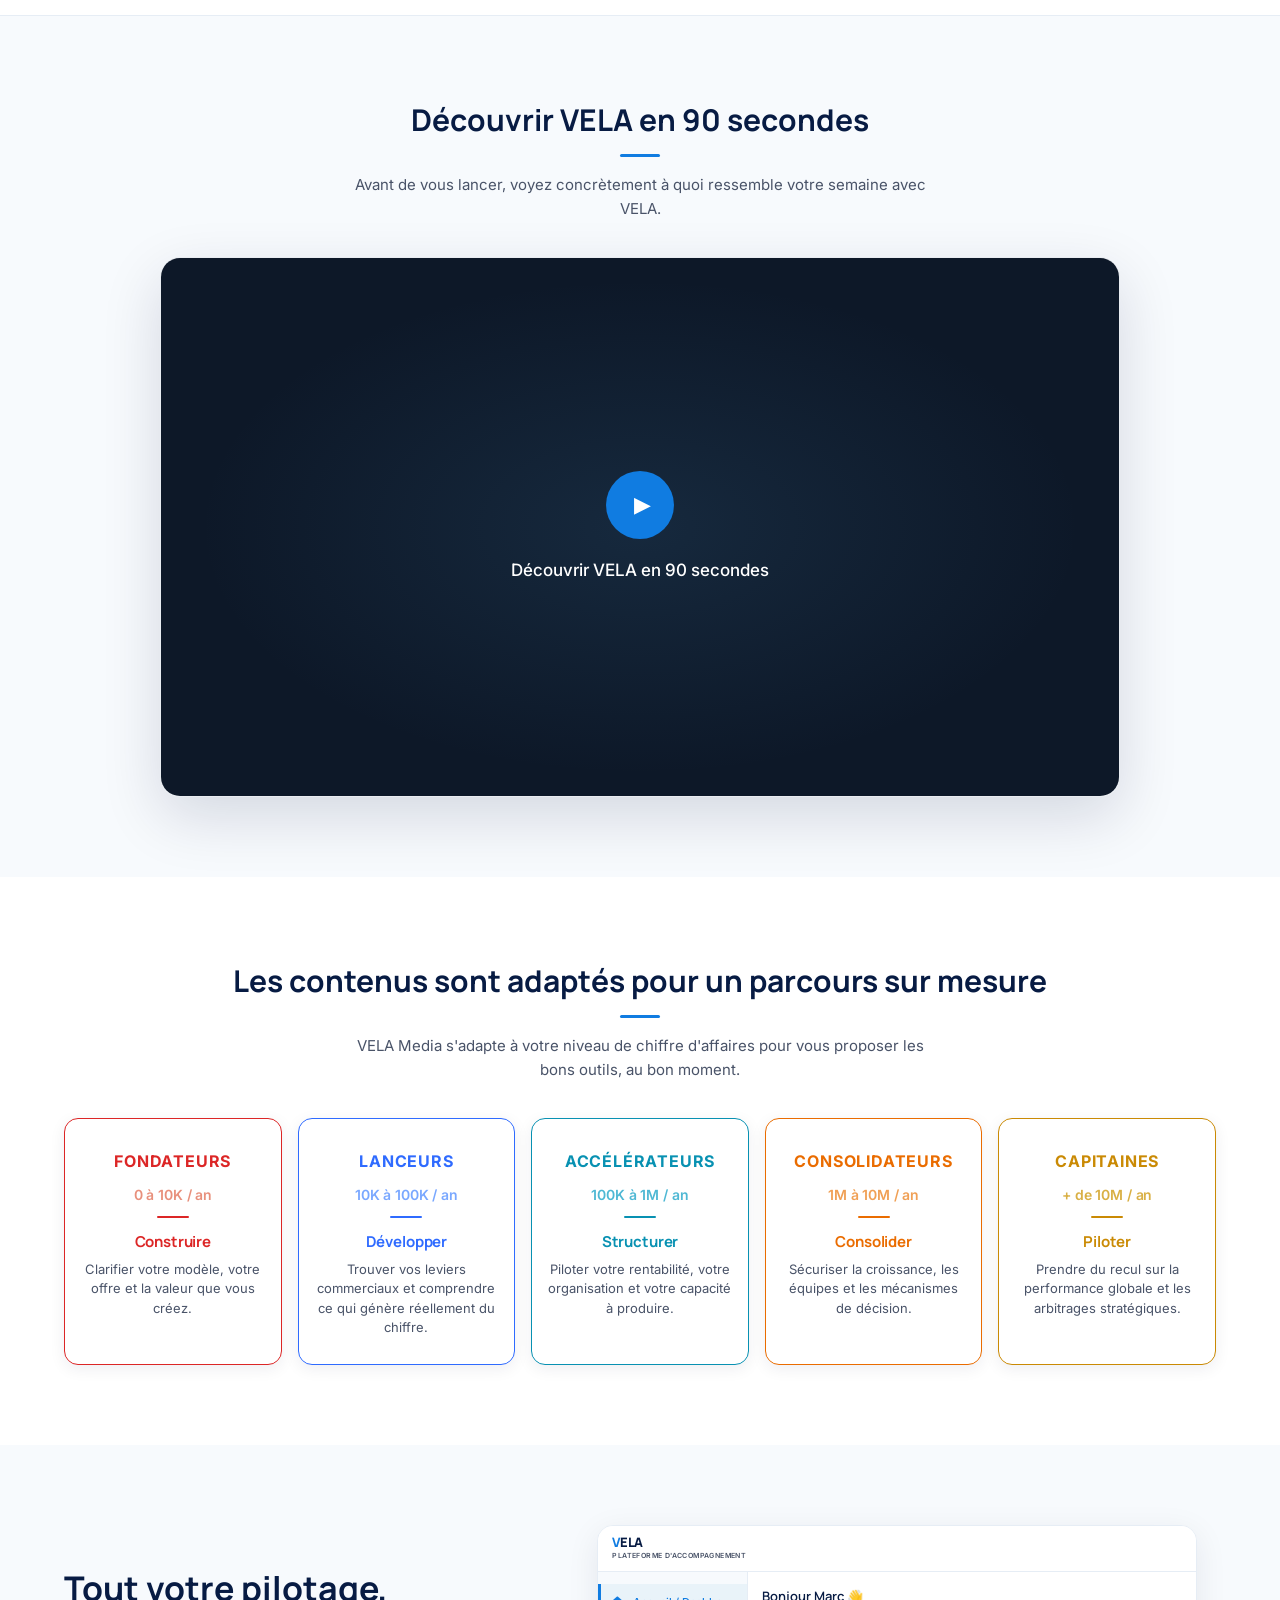
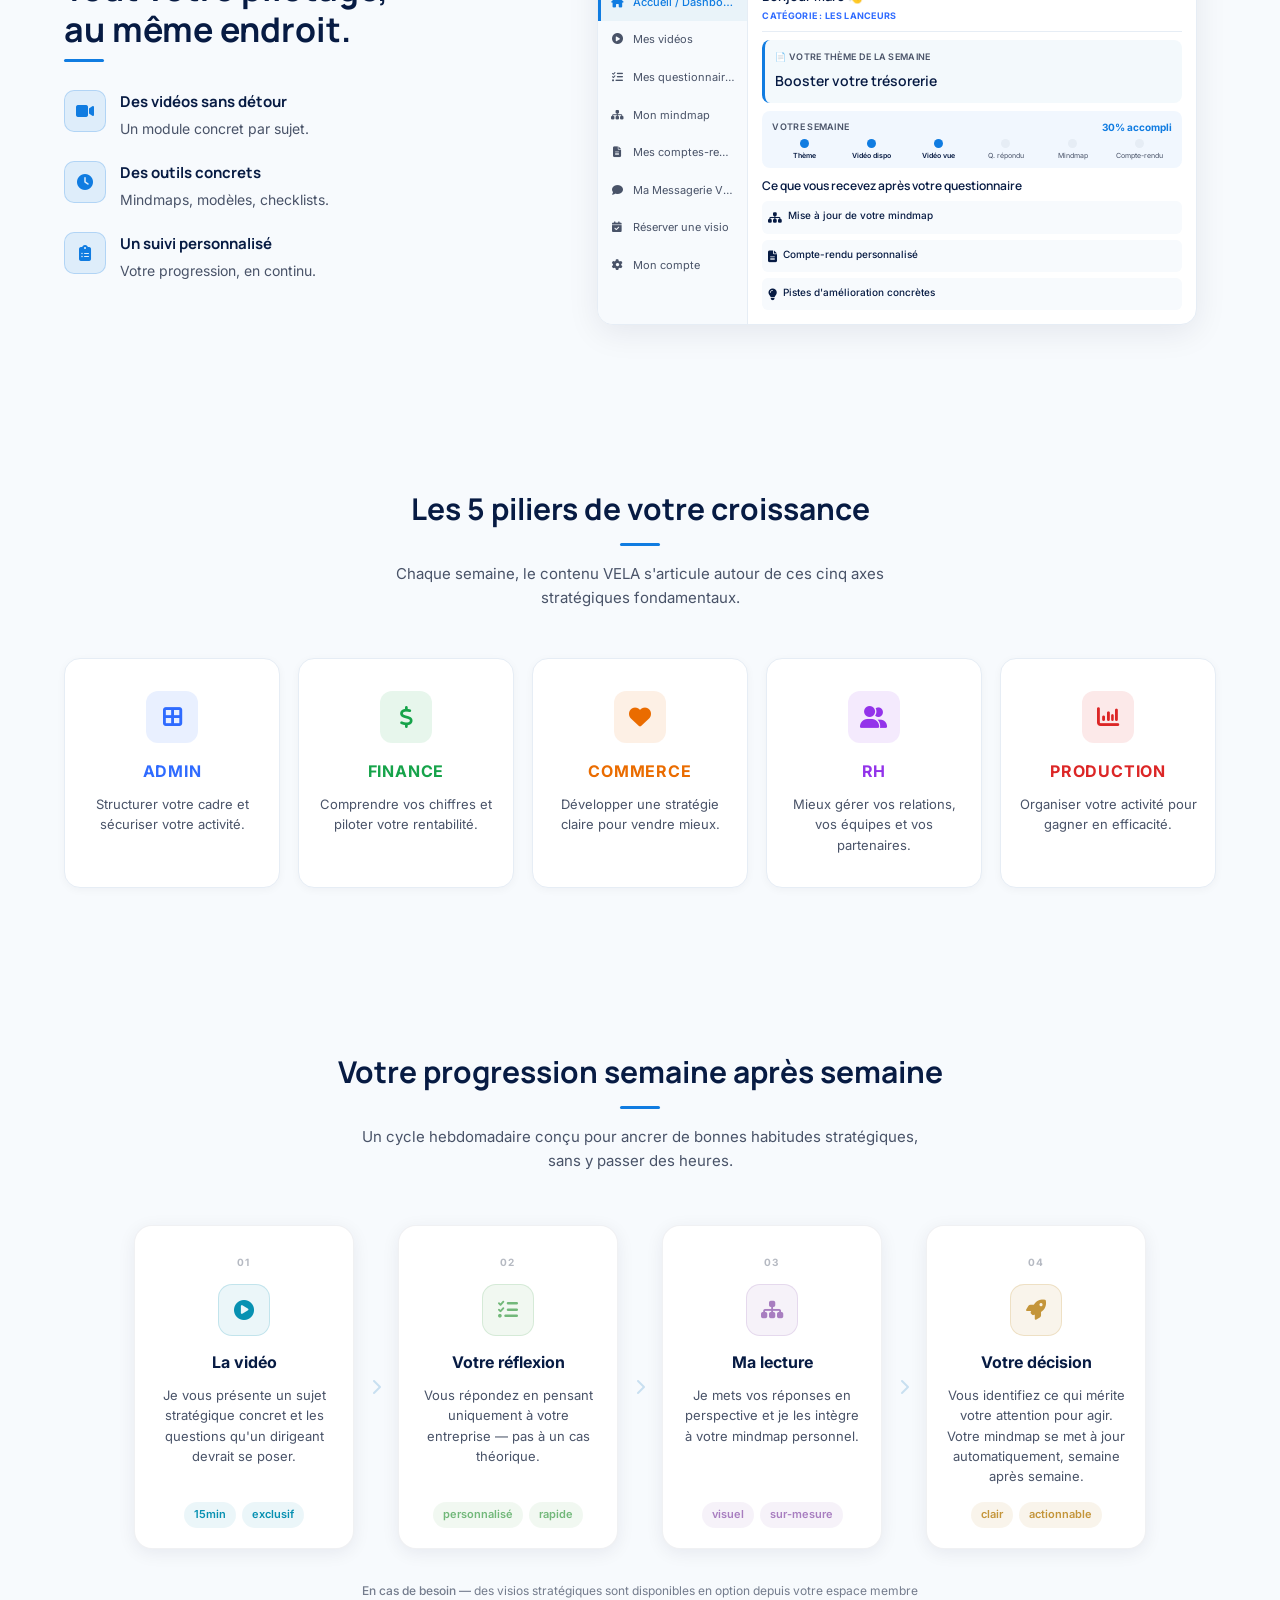
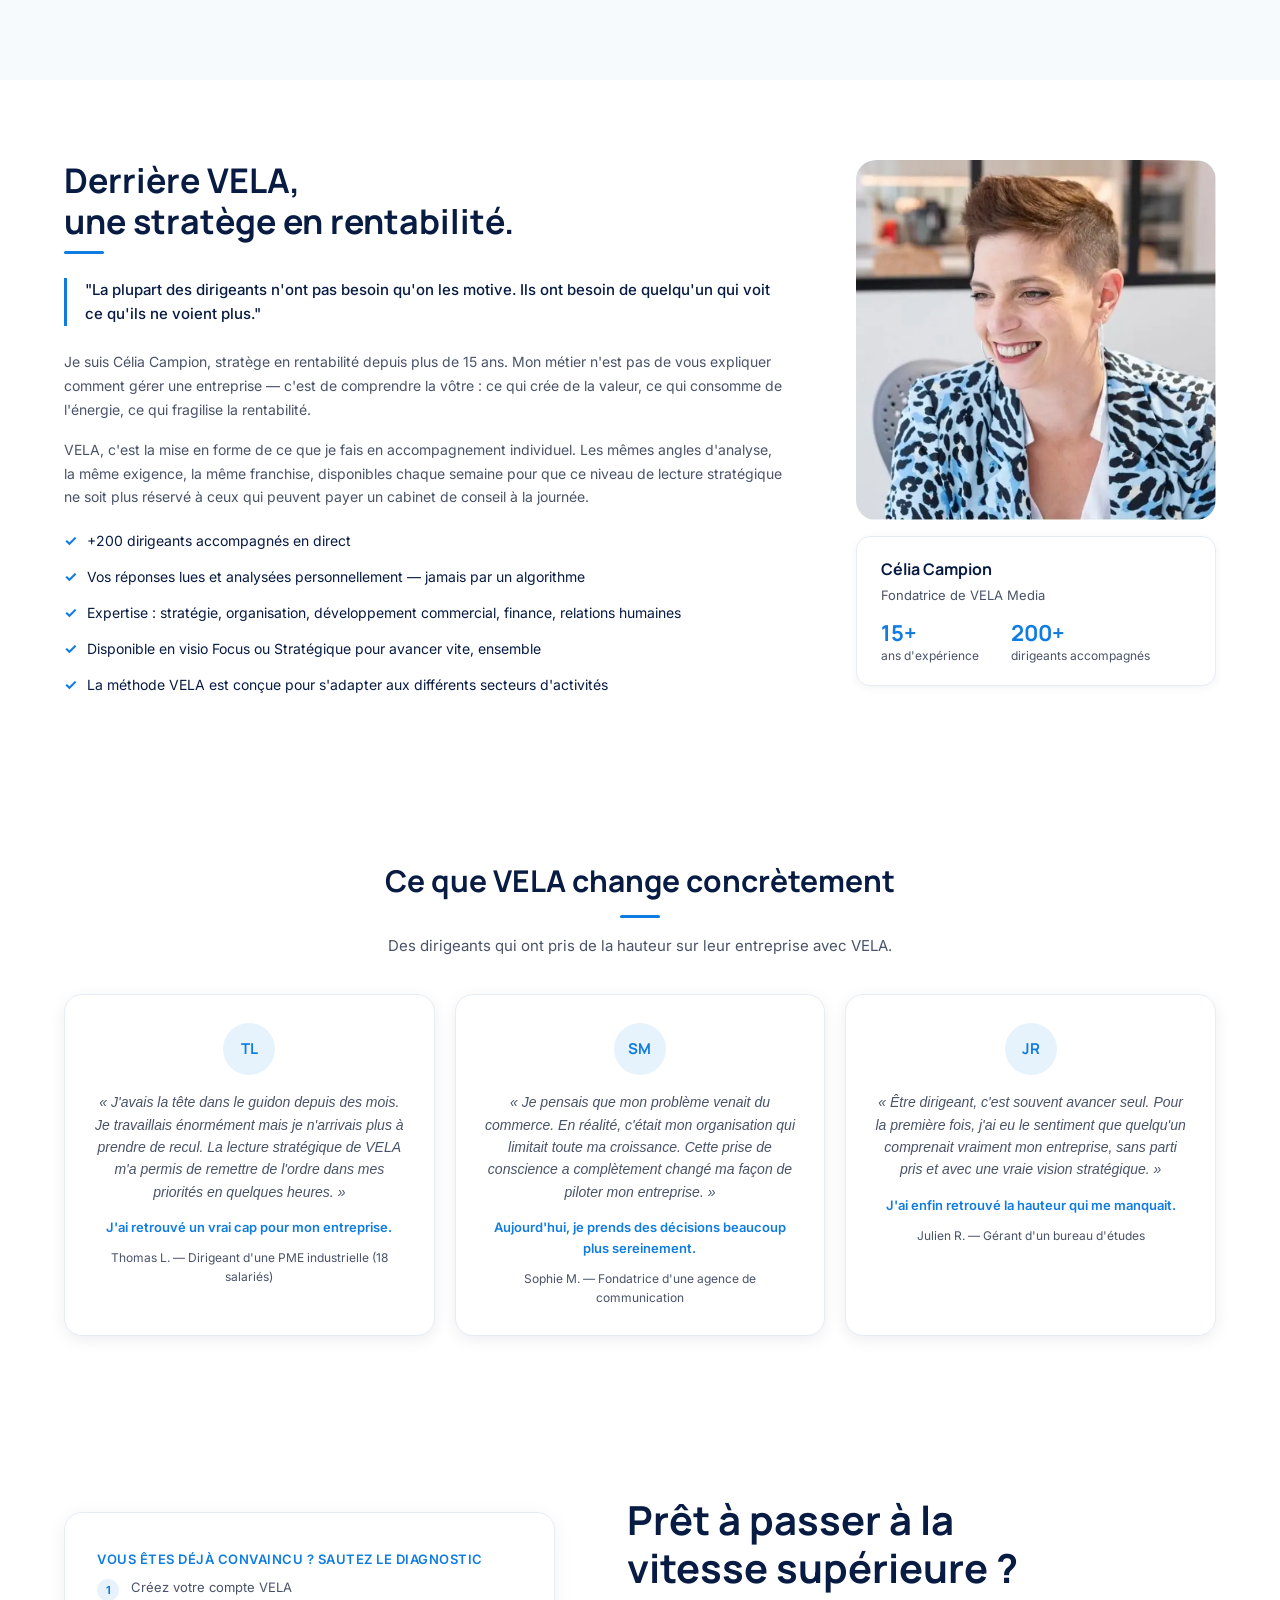
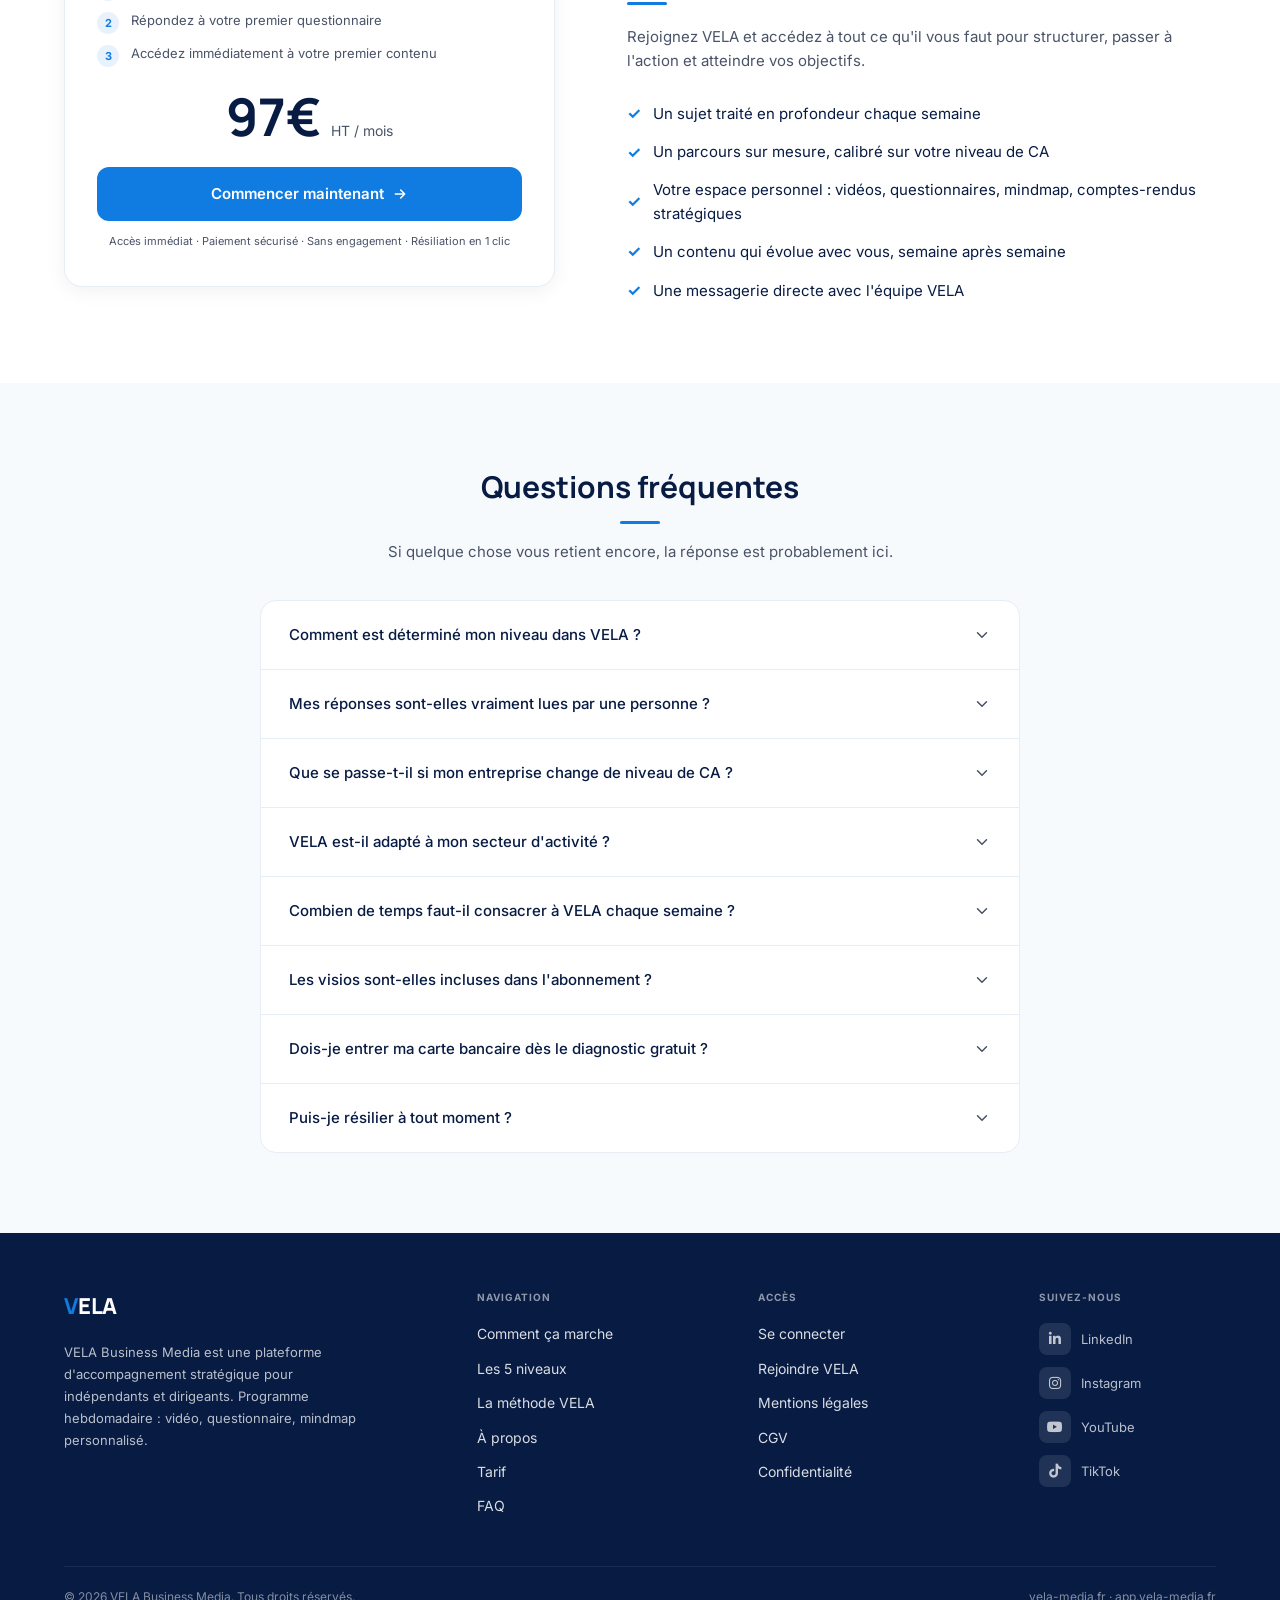
==== commit 70b834e5: "Revert "CRO: restructure landing page for conversion (hero, trust, pricing)" This reverts commit 556" ====
--- a/index.html
+++ b/index.html
@@ -89,16 +89,10 @@
             <div class="hero-content">
                 <div class="hero-text">
                     <span class="hero-badge">Accompagnement stratégique pour dirigeants</span>
-                    <h1>Prenez de meilleures décisions <span class="hero-highlight">— chaque semaine, avec le regard d'une stratège en rentabilité sur votre entreprise.</span></h1>
-                    <p class="hero-subtitle">Une lecture stratégique personnalisée de votre entreprise, écrite par Célia elle-même — pas un contenu générique de plus.</p>
-                    <div class="hero-price">
-                        <span class="hero-price-lead">À partir de</span>
-                        <span class="hero-price-amount">97€</span>
-                        <span class="hero-price-period">HT / mois</span>
-                        <span class="hero-price-badge">Sans engagement</span>
-                    </div>
+                    <h1>Prenez de la hauteur sur votre entreprise <span class="hero-highlight">— calibré sur votre chiffre d'affaires, pas sur une moyenne.</span></h1>
+                    <p class="hero-subtitle">Chaque semaine : un thème, une vidéo, un questionnaire, une lecture stratégique personnalisée.</p>
+                    <p class="hero-desc">Célia reprend vos réponses pour vous aider à voir ce qui freine votre entreprise et décider plus vite — sans jargon, sans formation à suivre.</p>
                     <a href="https://vela-media.fr/diagnostic" class="btn-primary btn-large">Recevoir mon diagnostic stratégique gratuit <svg class="btn-arrow" width="16" height="16" viewBox="0 0 24 24" fill="none" xmlns="http://www.w3.org/2000/svg"><path d="M5 12h14M13 6l6 6-6 6" stroke="currentColor" stroke-width="2.2" stroke-linecap="round" stroke-linejoin="round"/></svg></a>
-                    <p class="hero-cb-note"><i class="fa-solid fa-shield-halved"></i> Carte bancaire requise à la création de votre espace — aucun prélèvement immédiat, rappel avant tout paiement, résiliable en un clic.</p>
                     <ul class="hero-features">
                         <li><svg width="14" height="14" viewBox="0 0 24 24" fill="none" xmlns="http://www.w3.org/2000/svg"><path d="M5 12l5 5L20 7" stroke="currentColor" stroke-width="2.5" stroke-linecap="round" stroke-linejoin="round"/></svg> Gratuit &amp; confidentiel</li>
                         <li><svg width="14" height="14" viewBox="0 0 24 24" fill="none" xmlns="http://www.w3.org/2000/svg"><path d="M5 12l5 5L20 7" stroke="currentColor" stroke-width="2.5" stroke-linecap="round" stroke-linejoin="round"/></svg> 8-10 minutes</li>
@@ -114,102 +108,68 @@
         </div>
     </section>
 
-    <!-- Trust Section -->
-    <section class="trust" id="a-propos">
-        <div class="container">
-            <div class="trust-content">
-                <div class="trust-text">
-                    <h2>Derrière VELA,<br>une stratège en rentabilité.</h2>
-                    <blockquote class="trust-quote">"La plupart des dirigeants n'ont pas besoin qu'on les motive. Ils ont besoin de quelqu'un qui voit ce qu'ils ne voient plus."</blockquote>
-                    <p>Je suis Célia Campion, stratège en rentabilité depuis plus de 15 ans. Mon métier n'est pas de vous expliquer comment gérer une entreprise — c'est de comprendre la vôtre : ce qui crée de la valeur, ce qui consomme de l'énergie, ce qui fragilise la rentabilité.</p>
-                    <p>VELA, c'est la mise en forme de ce que je fais en accompagnement individuel. Les mêmes angles d'analyse, la même exigence, la même franchise, disponibles chaque semaine pour que ce niveau de lecture stratégique ne soit plus réservé à ceux qui peuvent payer un cabinet de conseil à la journée.</p>
-                    <ul class="trust-bullets">
-                        <li>+200 dirigeants accompagnés en direct</li>
-                        <li>Vos réponses lues et analysées personnellement — jamais par un algorithme</li>
-                        <li>Expertise : stratégie, organisation, développement commercial, finance, relations humaines</li>
-                        <li>Disponible en visio Focus ou Stratégique pour avancer vite, ensemble</li>
-                        <li>La méthode VELA est conçue pour s'adapter aux différents secteurs d'activités</li>
-                    </ul>
-                </div>
-                <div class="trust-left">
-                    <div class="trust-photo-card">
-                        <img src="assets/images/image_portrait_Celia-Campion.webp" alt="Célia Campion" class="trust-photo-img">
-                    </div>
-                    <div class="trust-bio-card">
-                        <div class="trust-bio-header">
-                            <p class="trust-name">Célia Campion</p>
-                            <p class="trust-role">Fondatrice de VELA Media</p>
-                        </div>
-                        <div class="trust-stats">
-                            <div class="trust-stat">
-                                <span class="trust-stat-value">15+</span>
-                                <span class="trust-stat-label">ans d'expérience</span>
-                            </div>
-                            <div class="trust-stat">
-                                <span class="trust-stat-value">200+</span>
-                                <span class="trust-stat-label">dirigeants accompagnés</span>
-                            </div>
-                        </div>
-                    </div>
-                </div>
-            </div>
-        </div>
-    </section>
-
-    <!-- Journey Section -->
-    <section class="journey">
-        <div class="container">
-            <h2 class="section-title">Votre progression semaine après semaine</h2>
-            <p class="section-intro">Un cycle hebdomadaire conçu pour ancrer de bonnes habitudes stratégiques, sans y passer des heures.</p>
-            <div class="journey-steps">
-                <div class="step">
-                    <span class="step-num">01</span>
-                    <div class="step-circle step-video"><i class="fa-solid fa-circle-play"></i></div>
-                    <h3>La vidéo</h3>
-                    <p>Je vous présente un sujet stratégique concret et les questions qu'un dirigeant devrait se poser.</p>
-                    <div class="step-tags">
-                        <span class="step-tag tag-video">15min</span>
-                        <span class="step-tag tag-video">exclusif</span>
-                    </div>
-                </div>
-                <div class="step-arrow"><i class="fa-solid fa-chevron-right"></i></div>
-                <div class="step">
-                    <span class="step-num">02</span>
-                    <div class="step-circle step-questionnaire"><i class="fa-solid fa-list-check"></i></div>
-                    <h3>Votre réflexion</h3>
-                    <p>Vous répondez en pensant uniquement à votre entreprise — pas à un cas théorique.</p>
-                    <div class="step-tags">
-                        <span class="step-tag tag-questionnaire">personnalisé</span>
-                        <span class="step-tag tag-questionnaire">rapide</span>
-                    </div>
-                </div>
-                <div class="step-arrow"><i class="fa-solid fa-chevron-right"></i></div>
-                <div class="step">
-                    <span class="step-num">03</span>
-                    <div class="step-circle step-mindmap"><i class="fa-solid fa-sitemap"></i></div>
-                    <h3>Ma lecture</h3>
-                    <p>Je mets vos réponses en perspective et je les intègre à votre mindmap personnel.</p>
-                    <div class="step-tags">
-                        <span class="step-tag tag-mindmap">visuel</span>
-                        <span class="step-tag tag-mindmap">sur-mesure</span>
-                    </div>
-                </div>
-                <div class="step-arrow"><i class="fa-solid fa-chevron-right"></i></div>
-                <div class="step">
-                    <span class="step-num">04</span>
-                    <div class="step-circle step-progression"><i class="fa-solid fa-rocket"></i></div>
-                    <h3>Votre décision</h3>
-                    <p>Vous identifiez ce qui mérite votre attention pour agir. Votre mindmap se met à jour automatiquement, semaine après semaine.</p>
-                    <div class="step-tags">
-                        <span class="step-tag tag-progression">clair</span>
-                        <span class="step-tag tag-progression">actionnable</span>
-                    </div>
-                </div>
-            </div>
-            <div class="journey-addon">
-                <div class="journey-addon-text">
-                    <span class="journey-addon-title">En cas de besoin —</span>
-                    <span class="journey-addon-desc">des visios stratégiques sont disponibles en option depuis votre espace membre</span>
+    <!-- Credibility Strip -->
+    <section class="credibility-strip">
+        <div class="container">
+            <div class="credibility-inner">
+                <img src="assets/images/image_portrait_Celia-Campion.webp" alt="Célia Campion" class="credibility-photo">
+                <p><strong>Célia Campion</strong>, stratège en rentabilité — 15+ ans d'expérience, 200+ dirigeants accompagnés.</p>
+            </div>
+        </div>
+    </section>
+
+    <!-- Features Section -->
+    <section class="features">
+        <div class="container">
+            <div class="features-grid">
+                <div class="feature-card">
+                    <div class="feature-icon">
+                        <svg width="40" height="40" viewBox="0 0 24 24" fill="none" xmlns="http://www.w3.org/2000/svg">
+                            <path d="M12 2L4 6V12C4 16.42 7.45 20.57 12 22C16.55 20.57 20 16.42 20 12V6L12 2Z" stroke="var(--blue-primary)" stroke-width="2" stroke-linejoin="round"/>
+                        </svg>
+                    </div>
+                    <div class="feature-body">
+                        <h3>Confidentiel</h3>
+                        <p>Données protégées.</p>
+                    </div>
+                </div>
+                <div class="feature-card">
+                    <div class="feature-icon">
+                        <svg width="40" height="40" viewBox="0 0 24 24" fill="none" xmlns="http://www.w3.org/2000/svg">
+                            <circle cx="12" cy="8" r="4" stroke="var(--blue-primary)" stroke-width="2"/>
+                            <path d="M4 20C4 17.79 7.58 16 12 16C16.42 16 20 17.79 20 20" stroke="var(--blue-primary)" stroke-width="2" stroke-linecap="round"/>
+                        </svg>
+                    </div>
+                    <div class="feature-body">
+                        <h3>Personnalisé</h3>
+                        <p>Adapté à votre réalité.</p>
+                    </div>
+                </div>
+                <div class="feature-card">
+                    <div class="feature-icon">
+                        <svg width="40" height="40" viewBox="0 0 24 24" fill="none" xmlns="http://www.w3.org/2000/svg">
+                            <rect x="3" y="3" width="7" height="7" rx="1" stroke="var(--blue-primary)" stroke-width="2"/>
+                            <rect x="14" y="3" width="7" height="7" rx="1" stroke="var(--blue-primary)" stroke-width="2"/>
+                            <rect x="3" y="14" width="7" height="7" rx="1" stroke="var(--blue-primary)" stroke-width="2"/>
+                            <rect x="14" y="14" width="7" height="7" rx="1" stroke="var(--blue-primary)" stroke-width="2"/>
+                        </svg>
+                    </div>
+                    <div class="feature-body">
+                        <h3>Structuré</h3>
+                        <p>Un cadre pour avancer.</p>
+                    </div>
+                </div>
+                <div class="feature-card">
+                    <div class="feature-icon">
+                        <svg width="40" height="40" viewBox="0 0 24 24" fill="none" xmlns="http://www.w3.org/2000/svg">
+                            <path d="M3 17l6-6 4 4 8-8" stroke="var(--blue-primary)" stroke-width="2" stroke-linecap="round" stroke-linejoin="round"/>
+                            <path d="M14 7h7v7" stroke="var(--blue-primary)" stroke-width="2" stroke-linecap="round" stroke-linejoin="round"/>
+                        </svg>
+                    </div>
+                    <div class="feature-body">
+                        <h3>Action</h3>
+                        <p>Des décisions applicables.</p>
+                    </div>
                 </div>
             </div>
         </div>
@@ -231,62 +191,6 @@
                     <script src="https://fast.wistia.com/embed/medias/hscdrx3iyb.jsonp" async></script>
                     <script src="https://fast.wistia.com/assets/external/E-v1.js" async></script>
                     <div class="wistia_embed wistia_async_hscdrx3iyb videoFoam=true silentAutoPlay=false" style="width:100%;height:100%;">&nbsp;</div>
-                </div>
-            </div>
-        </div>
-    </section>
-
-    <!-- Reassurance Section -->
-    <section class="features">
-        <div class="container">
-            <div class="features-grid">
-                <div class="feature-card">
-                    <div class="feature-icon">
-                        <svg width="40" height="40" viewBox="0 0 24 24" fill="none" xmlns="http://www.w3.org/2000/svg">
-                            <rect x="2" y="5" width="20" height="14" rx="2" stroke="var(--blue-primary)" stroke-width="2"/>
-                            <path d="M2 10h20" stroke="var(--blue-primary)" stroke-width="2"/>
-                        </svg>
-                    </div>
-                    <div class="feature-body">
-                        <h3>Carte bancaire</h3>
-                        <p>Aucun prélèvement immédiat, rappel avant paiement.</p>
-                    </div>
-                </div>
-                <div class="feature-card">
-                    <div class="feature-icon">
-                        <svg width="40" height="40" viewBox="0 0 24 24" fill="none" xmlns="http://www.w3.org/2000/svg">
-                            <rect x="2" y="7" width="20" height="13" rx="2" stroke="var(--blue-primary)" stroke-width="2"/>
-                            <path d="M8 7V5a2 2 0 0 1 2-2h4a2 2 0 0 1 2 2v2" stroke="var(--blue-primary)" stroke-width="2"/>
-                        </svg>
-                    </div>
-                    <div class="feature-body">
-                        <h3>Tous secteurs</h3>
-                        <p>Commerce, services, industrie, profession libérale.</p>
-                    </div>
-                </div>
-                <div class="feature-card">
-                    <div class="feature-icon">
-                        <svg width="40" height="40" viewBox="0 0 24 24" fill="none" xmlns="http://www.w3.org/2000/svg">
-                            <circle cx="12" cy="12" r="9" stroke="var(--blue-primary)" stroke-width="2"/>
-                            <path d="M12 7v5l3 3" stroke="var(--blue-primary)" stroke-width="2" stroke-linecap="round" stroke-linejoin="round"/>
-                        </svg>
-                    </div>
-                    <div class="feature-body">
-                        <h3>30 à 45 min/semaine</h3>
-                        <p>Pensé pour un agenda de dirigeant chargé.</p>
-                    </div>
-                </div>
-                <div class="feature-card">
-                    <div class="feature-icon">
-                        <svg width="40" height="40" viewBox="0 0 24 24" fill="none" xmlns="http://www.w3.org/2000/svg">
-                            <path d="M12 2L4 6V12C4 16.42 7.45 20.57 12 22C16.55 20.57 20 16.42 20 12V6L12 2Z" stroke="var(--blue-primary)" stroke-width="2" stroke-linejoin="round"/>
-                            <path d="M9 12l2 2 4-4" stroke="var(--blue-primary)" stroke-width="2" stroke-linecap="round" stroke-linejoin="round"/>
-                        </svg>
-                    </div>
-                    <div class="feature-body">
-                        <h3>Sans engagement</h3>
-                        <p>Résiliation en un clic, à tout moment.</p>
-                    </div>
                 </div>
             </div>
         </div>
@@ -455,7 +359,142 @@
                             </div>
                         </div>
                     </div>
-                    <p class="dashboard-mockup-caption">Aperçu de votre espace personnel VELA</p>
+                </div>
+            </div>
+        </div>
+    </section>
+
+    <!-- Pillars Section -->
+    <section class="pillars">
+        <div class="container">
+            <h2 class="section-title">Les 5 piliers de votre croissance</h2>
+            <p class="section-intro">Chaque semaine, le contenu VELA s'articule autour de ces cinq axes stratégiques fondamentaux.</p>
+            <div class="pillars-grid">
+                <div class="pillar-card">
+                    <div class="pillar-icon admin"><i class="fa-solid fa-border-all"></i></div>
+                    <h3 class="pillar-name admin">Admin</h3>
+                    <p>Structurer votre cadre et sécuriser votre activité.</p>
+                </div>
+                <div class="pillar-card">
+                    <div class="pillar-icon finance"><i class="fa-solid fa-dollar-sign"></i></div>
+                    <h3 class="pillar-name finance">Finance</h3>
+                    <p>Comprendre vos chiffres et piloter votre rentabilité.</p>
+                </div>
+                <div class="pillar-card">
+                    <div class="pillar-icon commerce"><i class="fa-solid fa-heart"></i></div>
+                    <h3 class="pillar-name commerce">Commerce</h3>
+                    <p>Développer une stratégie claire pour vendre mieux.</p>
+                </div>
+                <div class="pillar-card">
+                    <div class="pillar-icon rh"><i class="fa-solid fa-user-group"></i></div>
+                    <h3 class="pillar-name rh">RH</h3>
+                    <p>Mieux gérer vos relations, vos équipes et vos partenaires.</p>
+                </div>
+                <div class="pillar-card">
+                    <div class="pillar-icon production"><i class="fa-solid fa-chart-column"></i></div>
+                    <h3 class="pillar-name production">Production</h3>
+                    <p>Organiser votre activité pour gagner en efficacité.</p>
+                </div>
+            </div>
+        </div>
+    </section>
+
+    <!-- Journey Section -->
+    <section class="journey">
+        <div class="container">
+            <h2 class="section-title">Votre progression semaine après semaine</h2>
+            <p class="section-intro">Un cycle hebdomadaire conçu pour ancrer de bonnes habitudes stratégiques, sans y passer des heures.</p>
+            <div class="journey-steps">
+                <div class="step">
+                    <span class="step-num">01</span>
+                    <div class="step-circle step-video"><i class="fa-solid fa-circle-play"></i></div>
+                    <h3>La vidéo</h3>
+                    <p>Je vous présente un sujet stratégique concret et les questions qu'un dirigeant devrait se poser.</p>
+                    <div class="step-tags">
+                        <span class="step-tag tag-video">15min</span>
+                        <span class="step-tag tag-video">exclusif</span>
+                    </div>
+                </div>
+                <div class="step-arrow"><i class="fa-solid fa-chevron-right"></i></div>
+                <div class="step">
+                    <span class="step-num">02</span>
+                    <div class="step-circle step-questionnaire"><i class="fa-solid fa-list-check"></i></div>
+                    <h3>Votre réflexion</h3>
+                    <p>Vous répondez en pensant uniquement à votre entreprise — pas à un cas théorique.</p>
+                    <div class="step-tags">
+                        <span class="step-tag tag-questionnaire">personnalisé</span>
+                        <span class="step-tag tag-questionnaire">rapide</span>
+                    </div>
+                </div>
+                <div class="step-arrow"><i class="fa-solid fa-chevron-right"></i></div>
+                <div class="step">
+                    <span class="step-num">03</span>
+                    <div class="step-circle step-mindmap"><i class="fa-solid fa-sitemap"></i></div>
+                    <h3>Ma lecture</h3>
+                    <p>Je mets vos réponses en perspective et je les intègre à votre mindmap personnel.</p>
+                    <div class="step-tags">
+                        <span class="step-tag tag-mindmap">visuel</span>
+                        <span class="step-tag tag-mindmap">sur-mesure</span>
+                    </div>
+                </div>
+                <div class="step-arrow"><i class="fa-solid fa-chevron-right"></i></div>
+                <div class="step">
+                    <span class="step-num">04</span>
+                    <div class="step-circle step-progression"><i class="fa-solid fa-rocket"></i></div>
+                    <h3>Votre décision</h3>
+                    <p>Vous identifiez ce qui mérite votre attention pour agir. Votre mindmap se met à jour automatiquement, semaine après semaine.</p>
+                    <div class="step-tags">
+                        <span class="step-tag tag-progression">clair</span>
+                        <span class="step-tag tag-progression">actionnable</span>
+                    </div>
+                </div>
+            </div>
+            <div class="journey-addon">
+                <div class="journey-addon-text">
+                    <span class="journey-addon-title">En cas de besoin —</span>
+                    <span class="journey-addon-desc">des visios stratégiques sont disponibles en option depuis votre espace membre</span>
+                </div>
+            </div>
+        </div>
+    </section>
+
+    <!-- Trust Section -->
+    <section class="trust" id="a-propos">
+        <div class="container">
+            <div class="trust-content">
+                <div class="trust-text">
+                    <h2>Derrière VELA,<br>une stratège en rentabilité.</h2>
+                    <blockquote class="trust-quote">"La plupart des dirigeants n'ont pas besoin qu'on les motive. Ils ont besoin de quelqu'un qui voit ce qu'ils ne voient plus."</blockquote>
+                    <p>Je suis Célia Campion, stratège en rentabilité depuis plus de 15 ans. Mon métier n'est pas de vous expliquer comment gérer une entreprise — c'est de comprendre la vôtre : ce qui crée de la valeur, ce qui consomme de l'énergie, ce qui fragilise la rentabilité.</p>
+                    <p>VELA, c'est la mise en forme de ce que je fais en accompagnement individuel. Les mêmes angles d'analyse, la même exigence, la même franchise, disponibles chaque semaine pour que ce niveau de lecture stratégique ne soit plus réservé à ceux qui peuvent payer un cabinet de conseil à la journée.</p>
+                    <ul class="trust-bullets">
+                        <li>+200 dirigeants accompagnés en direct</li>
+                        <li>Vos réponses lues et analysées personnellement — jamais par un algorithme</li>
+                        <li>Expertise : stratégie, organisation, développement commercial, finance, relations humaines</li>
+                        <li>Disponible en visio Focus ou Stratégique pour avancer vite, ensemble</li>
+                        <li>La méthode VELA est conçue pour s'adapter aux différents secteurs d'activités</li>
+                    </ul>
+                </div>
+                <div class="trust-left">
+                    <div class="trust-photo-card">
+                        <img src="assets/images/image_portrait_Celia-Campion.webp" alt="Célia Campion" class="trust-photo-img">
+                    </div>
+                    <div class="trust-bio-card">
+                        <div class="trust-bio-header">
+                            <p class="trust-name">Célia Campion</p>
+                            <p class="trust-role">Fondatrice de VELA Media</p>
+                        </div>
+                        <div class="trust-stats">
+                            <div class="trust-stat">
+                                <span class="trust-stat-value">15+</span>
+                                <span class="trust-stat-label">ans d'expérience</span>
+                            </div>
+                            <div class="trust-stat">
+                                <span class="trust-stat-value">200+</span>
+                                <span class="trust-stat-label">dirigeants accompagnés</span>
+                            </div>
+                        </div>
+                    </div>
                 </div>
             </div>
         </div>
@@ -504,9 +543,8 @@
                         <span class="amount">97€</span>
                         <span class="period">HT / mois</span>
                     </div>
-                    <div class="pricing-guarantee"><i class="fa-solid fa-shield-halved"></i> Sans engagement, résiliable en un clic. Aucun prélèvement immédiat après votre diagnostic.</div>
-                    <a href="https://app.vela-media.fr/offers/Z2gnVSHb" target="_blank" rel="noopener" class="btn-primary btn-pricing-full">Rejoindre les 200+ dirigeants accompagnés <svg class="btn-arrow" width="16" height="16" viewBox="0 0 24 24" fill="none" xmlns="http://www.w3.org/2000/svg"><path d="M5 12h14M13 6l6 6-6 6" stroke="currentColor" stroke-width="2.2" stroke-linecap="round" stroke-linejoin="round"/></svg></a>
-                    <p class="pricing-disclaimer">Accès immédiat · Paiement sécurisé</p>
+                    <a href="https://app.vela-media.fr/offers/Z2gnVSHb" target="_blank" rel="noopener" class="btn-primary btn-pricing-full">Commencer maintenant <svg class="btn-arrow" width="16" height="16" viewBox="0 0 24 24" fill="none" xmlns="http://www.w3.org/2000/svg"><path d="M5 12h14M13 6l6 6-6 6" stroke="currentColor" stroke-width="2.2" stroke-linecap="round" stroke-linejoin="round"/></svg></a>
+                    <p class="pricing-disclaimer">Accès immédiat · Paiement sécurisé · Sans engagement · Résiliation en 1 clic</p>
                 </div>
                 <div class="pricing-content">
                     <h2>Prêt à passer à la<br>vitesse supérieure ?</h2>
@@ -518,10 +556,6 @@
                         <li>Un contenu qui évolue avec vous, semaine après semaine</li>
                         <li>Une messagerie directe avec l'équipe VELA</li>
                     </ul>
-                    <div class="pricing-content-cta">
-                        <p>Envie de vous lancer ?</p>
-                        <a href="https://app.vela-media.fr/offers/Z2gnVSHb" target="_blank" rel="noopener" class="btn-secondary">Rejoindre VELA <svg class="btn-arrow" width="14" height="14" viewBox="0 0 24 24" fill="none" xmlns="http://www.w3.org/2000/svg"><path d="M5 12h14M13 6l6 6-6 6" stroke="currentColor" stroke-width="2.2" stroke-linecap="round" stroke-linejoin="round"/></svg></a>
-                    </div>
                 </div>
             </div>
         </div>
--- a/styles/main.css
+++ b/styles/main.css
@@ -84,8 +84,8 @@
 .logo-sub {
     font-family: var(--font-text);
     font-size: 10px;
-    font-weight: 700;
-    color: var(--blue-primary);
+    font-weight: 600;
+    color: var(--gray-text);
     letter-spacing: 0.5px;
     text-transform: uppercase;
     border-left: 1px solid var(--gray-border);
@@ -235,19 +235,19 @@
     line-height: 1.6;
 }
 
+.hero-desc {
+    font-size: 15px;
+    color: var(--gray-text);
+    margin-bottom: 24px;
+    max-width: 460px;
+    line-height: 1.6;
+}
+
 .hero-price {
     display: flex;
-    flex-wrap: wrap;
-    align-items: baseline;
-    gap: 6px 10px;
+    align-items: center;
+    gap: 10px;
     margin-bottom: 24px;
-}
-
-.hero-price-lead {
-    font-size: 14px;
-    color: var(--gray-text);
-    font-weight: 500;
-    white-space: nowrap;
 }
 
 .hero-price-amount {
@@ -274,24 +274,6 @@
     border-radius: 20px;
 }
 
-.hero-cb-note {
-    display: flex;
-    align-items: flex-start;
-    gap: 8px;
-    font-size: 12.5px;
-    color: var(--gray-text);
-    line-height: 1.5;
-    max-width: 460px;
-    margin-top: 14px;
-}
-
-.hero-cb-note i {
-    color: var(--blue-primary);
-    font-size: 13px;
-    margin-top: 2px;
-    flex-shrink: 0;
-}
-
 .hero-features {
     display: grid;
     grid-template-columns: auto auto;
@@ -406,6 +388,40 @@
 @keyframes float {
     0%, 100% { transform: translateY(0px); }
     50% { transform: translateY(-16px); }
+}
+
+/* ── Credibility Strip ───────────────────────────────── */
+.credibility-strip {
+    background: var(--white);
+    border-bottom: 1px solid var(--gray-border);
+    padding: 18px 0;
+}
+
+.credibility-inner {
+    display: flex;
+    align-items: center;
+    justify-content: center;
+    gap: 14px;
+    flex-wrap: wrap;
+    text-align: center;
+}
+
+.credibility-photo {
+    width: 40px;
+    height: 40px;
+    border-radius: 50%;
+    object-fit: cover;
+    flex-shrink: 0;
+}
+
+.credibility-inner p {
+    font-size: 14px;
+    color: var(--gray-text);
+    margin: 0;
+}
+
+.credibility-inner p strong {
+    color: var(--blue-dark);
 }
 
 /* ── Features ────────────────────────────────────────── */
@@ -597,6 +613,77 @@
     margin-bottom: 40px;
 }
 
+/* ── Pillars ─────────────────────────────────────────── */
+.pillars {
+    padding: 80px 0;
+    background: var(--bg-main);
+}
+
+.pillars .section-title {
+    margin-bottom: 8px;
+}
+
+.pillars-grid {
+    display: grid;
+    grid-template-columns: repeat(5, 1fr);
+    gap: 18px;
+    margin-top: 48px;
+}
+
+.pillar-card {
+    background: var(--white);
+    padding: 32px 16px;
+    border-radius: 16px;
+    border: 1px solid var(--gray-border);
+    text-align: center;
+    transition: box-shadow 0.2s, transform 0.2s;
+    box-shadow: 0 2px 8px rgba(2,17,55,0.04);
+}
+
+.pillar-card:hover {
+    box-shadow: 0 8px 24px rgba(2,17,55,0.09);
+    transform: translateY(-3px);
+}
+
+.pillar-icon {
+    width: 52px;
+    height: 52px;
+    border-radius: 12px;
+    display: flex;
+    align-items: center;
+    justify-content: center;
+    margin: 0 auto 16px;
+    font-size: 22px;
+}
+
+.pillar-icon.admin      { background: rgba(47,107,255,0.10);  color: #2F6BFF; }
+.pillar-icon.finance    { background: rgba(22,163,74,0.10);   color: #16A34A; }
+.pillar-icon.commerce   { background: rgba(234,108,0,0.10);   color: #EA6C00; }
+.pillar-icon.rh         { background: rgba(147,51,234,0.10);  color: #9333EA; }
+.pillar-icon.production { background: rgba(220,38,38,0.10);   color: #DC2626; }
+
+.pillar-name {
+    font-family: var(--font-text);
+    font-size: 16px;
+    font-weight: 700;
+    letter-spacing: 0.8px;
+    text-transform: uppercase;
+    margin-bottom: 10px;
+}
+
+.pillar-card p {
+    font-size: 13px;
+    color: var(--gray-text);
+    line-height: 1.55;
+}
+
+/* Pillar colors */
+.pillar-name.admin      { color: #2F6BFF; }
+.pillar-name.finance    { color: #16A34A; }
+.pillar-name.commerce   { color: #EA6C00; }
+.pillar-name.rh         { color: #9333EA; }
+.pillar-name.production { color: #DC2626; }
+
 /* ── Dashboard ───────────────────────────────────────── */
 .dashboard {
     padding: 80px 0;
@@ -662,16 +749,7 @@
 
 .dashboard-image {
     display: flex;
-    flex-direction: column;
-    align-items: center;
     justify-content: center;
-}
-
-.dashboard-mockup-caption {
-    text-align: center;
-    font-size: 12px;
-    color: var(--gray-text);
-    margin-top: 12px;
 }
 
 .dashboard-mockup {
@@ -1541,27 +1619,6 @@
     margin-top: 12px;
 }
 
-.pricing-guarantee {
-    display: flex;
-    align-items: center;
-    gap: 10px;
-    background: rgba(16, 124, 225, 0.06);
-    border: 1px solid rgba(16, 124, 225, 0.18);
-    border-radius: 10px;
-    padding: 12px 14px;
-    margin-bottom: 20px;
-    font-size: 13px;
-    color: var(--blue-dark);
-    font-weight: 500;
-    line-height: 1.4;
-}
-
-.pricing-guarantee i {
-    color: var(--blue-primary);
-    font-size: 16px;
-    flex-shrink: 0;
-}
-
 /* ── Trust ───────────────────────────────────────────── */
 .trust {
     padding: 80px 0;
@@ -1969,8 +2026,9 @@
     /* Features */
     .features-grid     { grid-template-columns: repeat(2, 1fr); }
 
-    /* Levels */
+    /* Levels & Pillars */
     .levels-grid       { grid-template-columns: repeat(3, 1fr); }
+    .pillars-grid      { grid-template-columns: repeat(3, 1fr); }
 
     /* Dashboard */
     .dashboard-content { grid-template-columns: 1fr; gap: 48px; }
@@ -1999,7 +2057,7 @@
 
     /* Section spacing */
     .video-section,
-    .levels, .dashboard,
+    .levels, .dashboard, .pillars,
     .journey, .trust, .pricing, .faq, .testimonials { padding: 56px 0; }
 
     /* Testimonials : 1 colonne */
@@ -2027,6 +2085,7 @@
 
     /* Levels & Pillars : 2 colonnes */
     .levels-grid       { grid-template-columns: repeat(2, 1fr); }
+    .pillars-grid      { grid-template-columns: repeat(2, 1fr); }
 
     /* Dashboard mockup : masquer le menu latéral */
     .dashboard-mockup  { height: auto; }
@@ -2067,7 +2126,7 @@
 
     /* Section spacing */
     .video-section,
-    .levels, .dashboard,
+    .levels, .dashboard, .pillars,
     .journey, .trust, .pricing, .faq, .testimonials { padding: 44px 0; }
 
     /* Hero */
@@ -2093,6 +2152,7 @@
 
     /* Levels & Pillars : 1 colonne */
     .levels-grid       { grid-template-columns: 1fr; }
+    .pillars-grid      { grid-template-columns: 1fr; }
 
     /* Journey */
     .step              { max-width: 100%; }
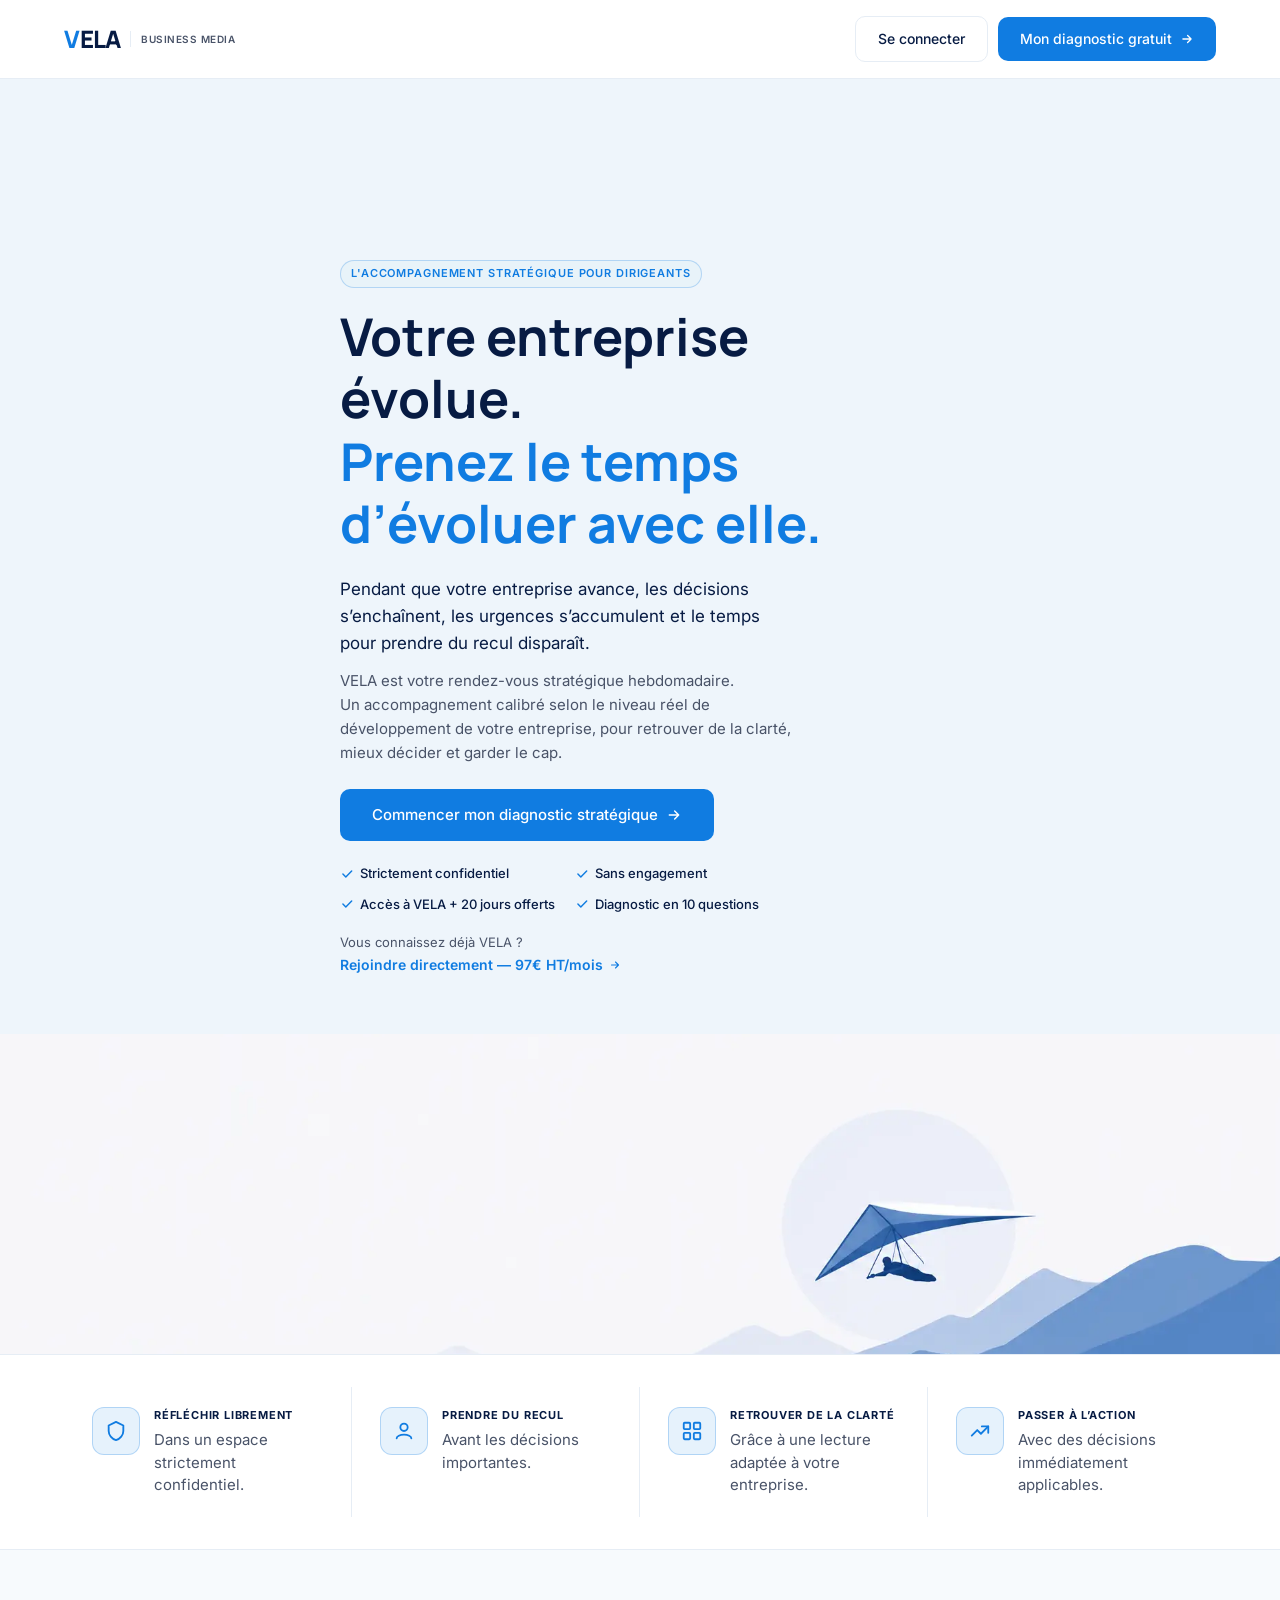
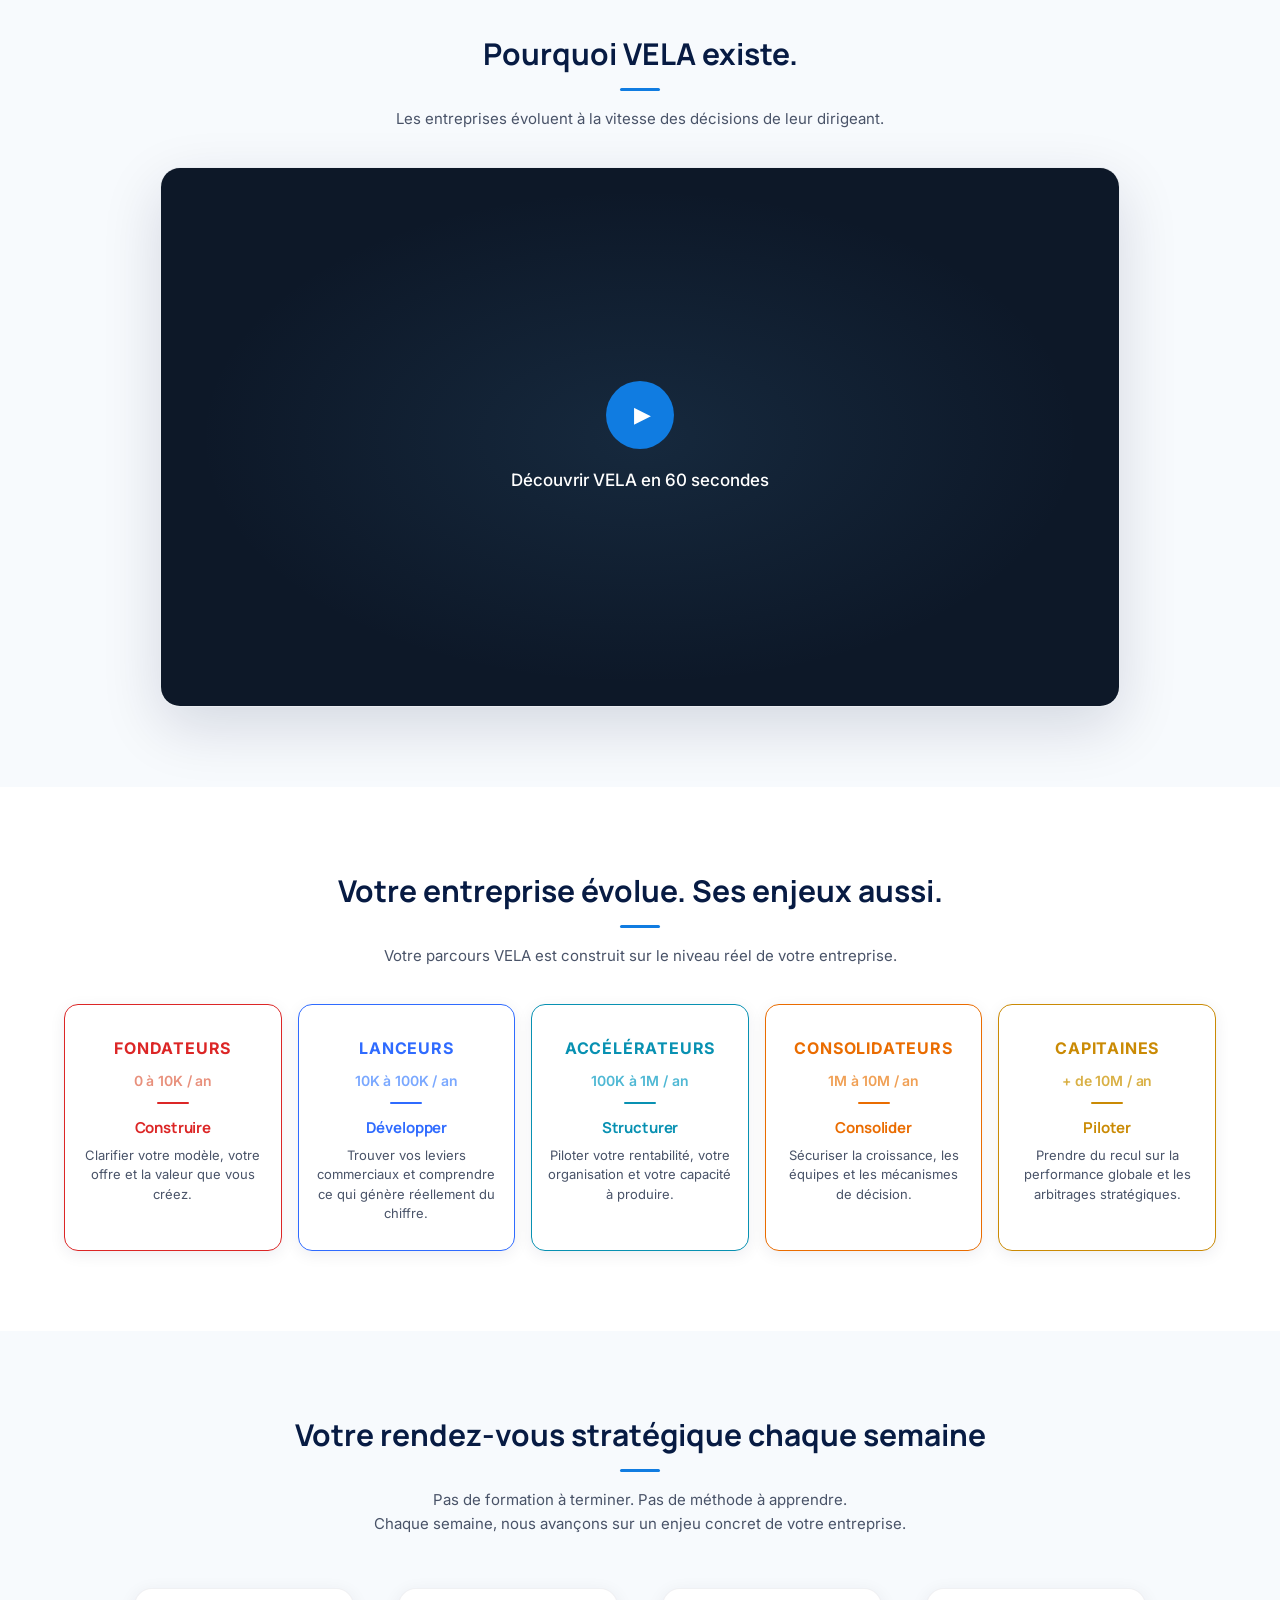
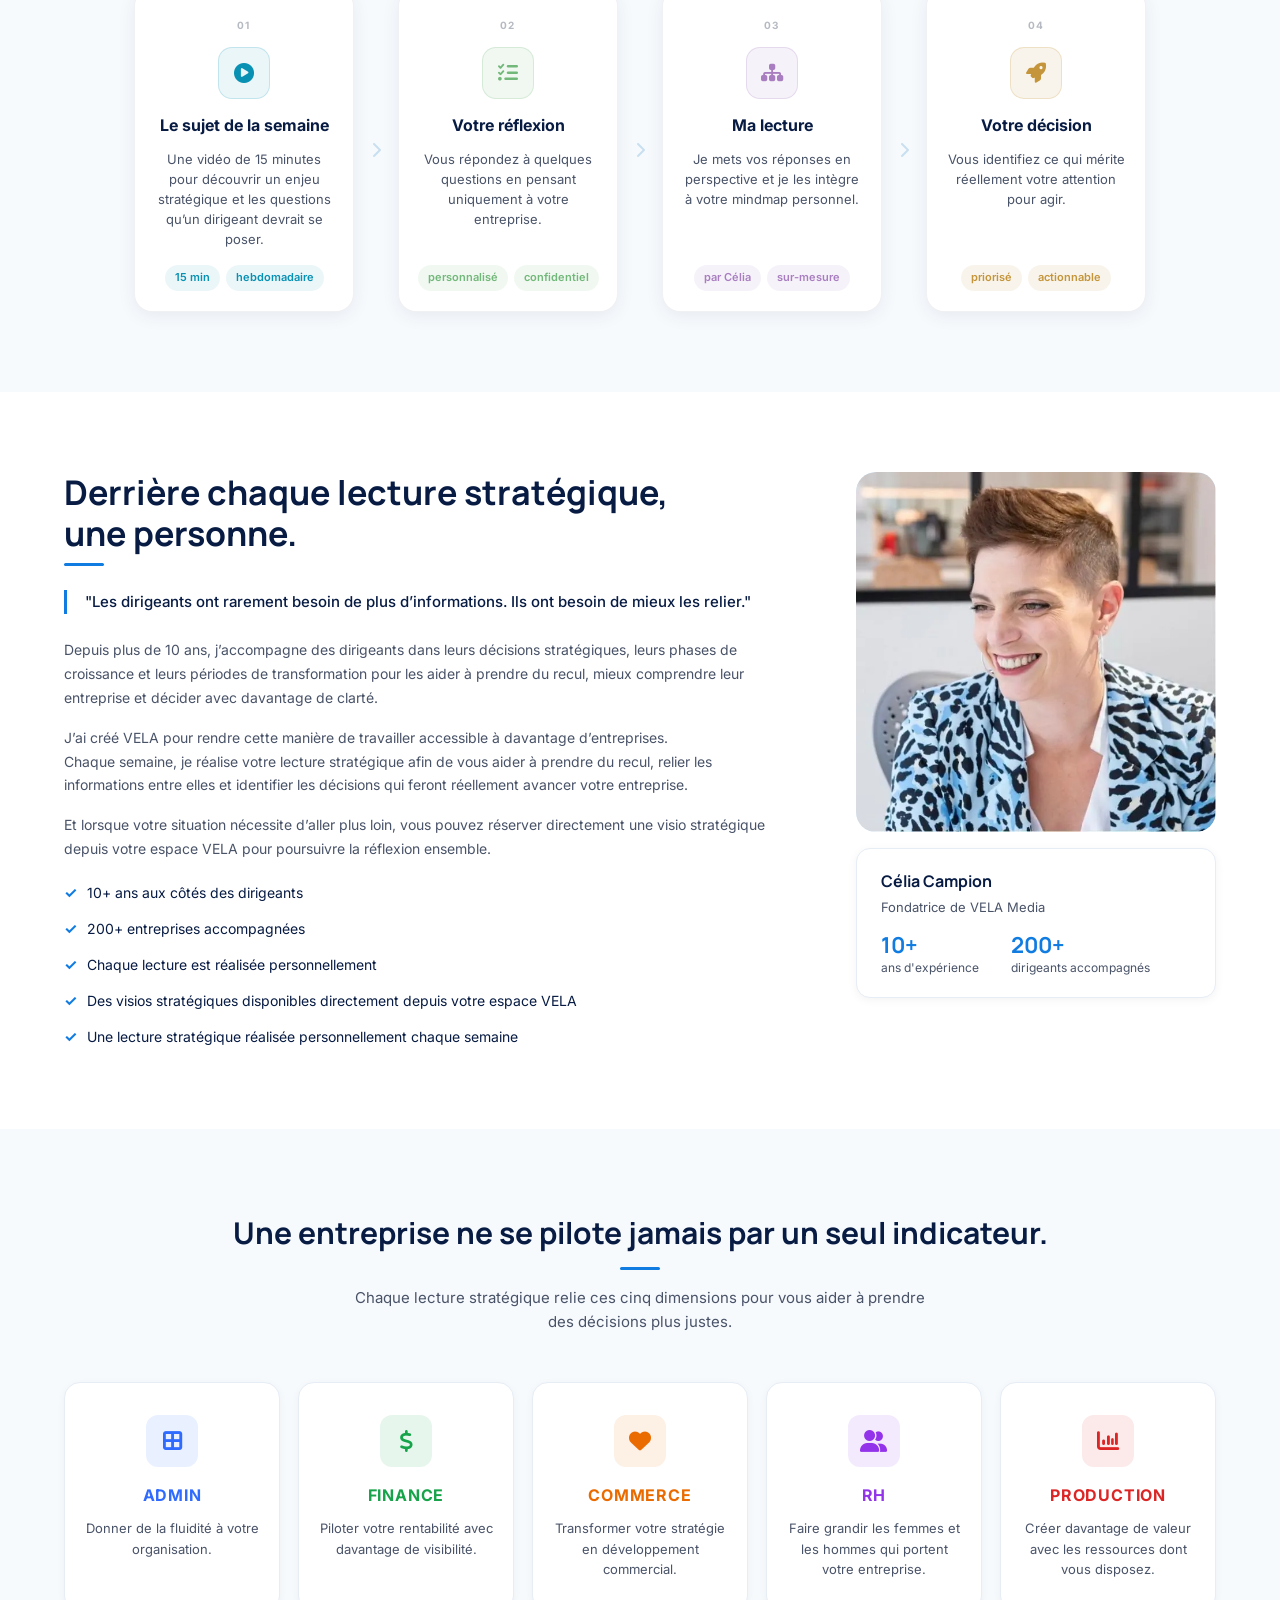
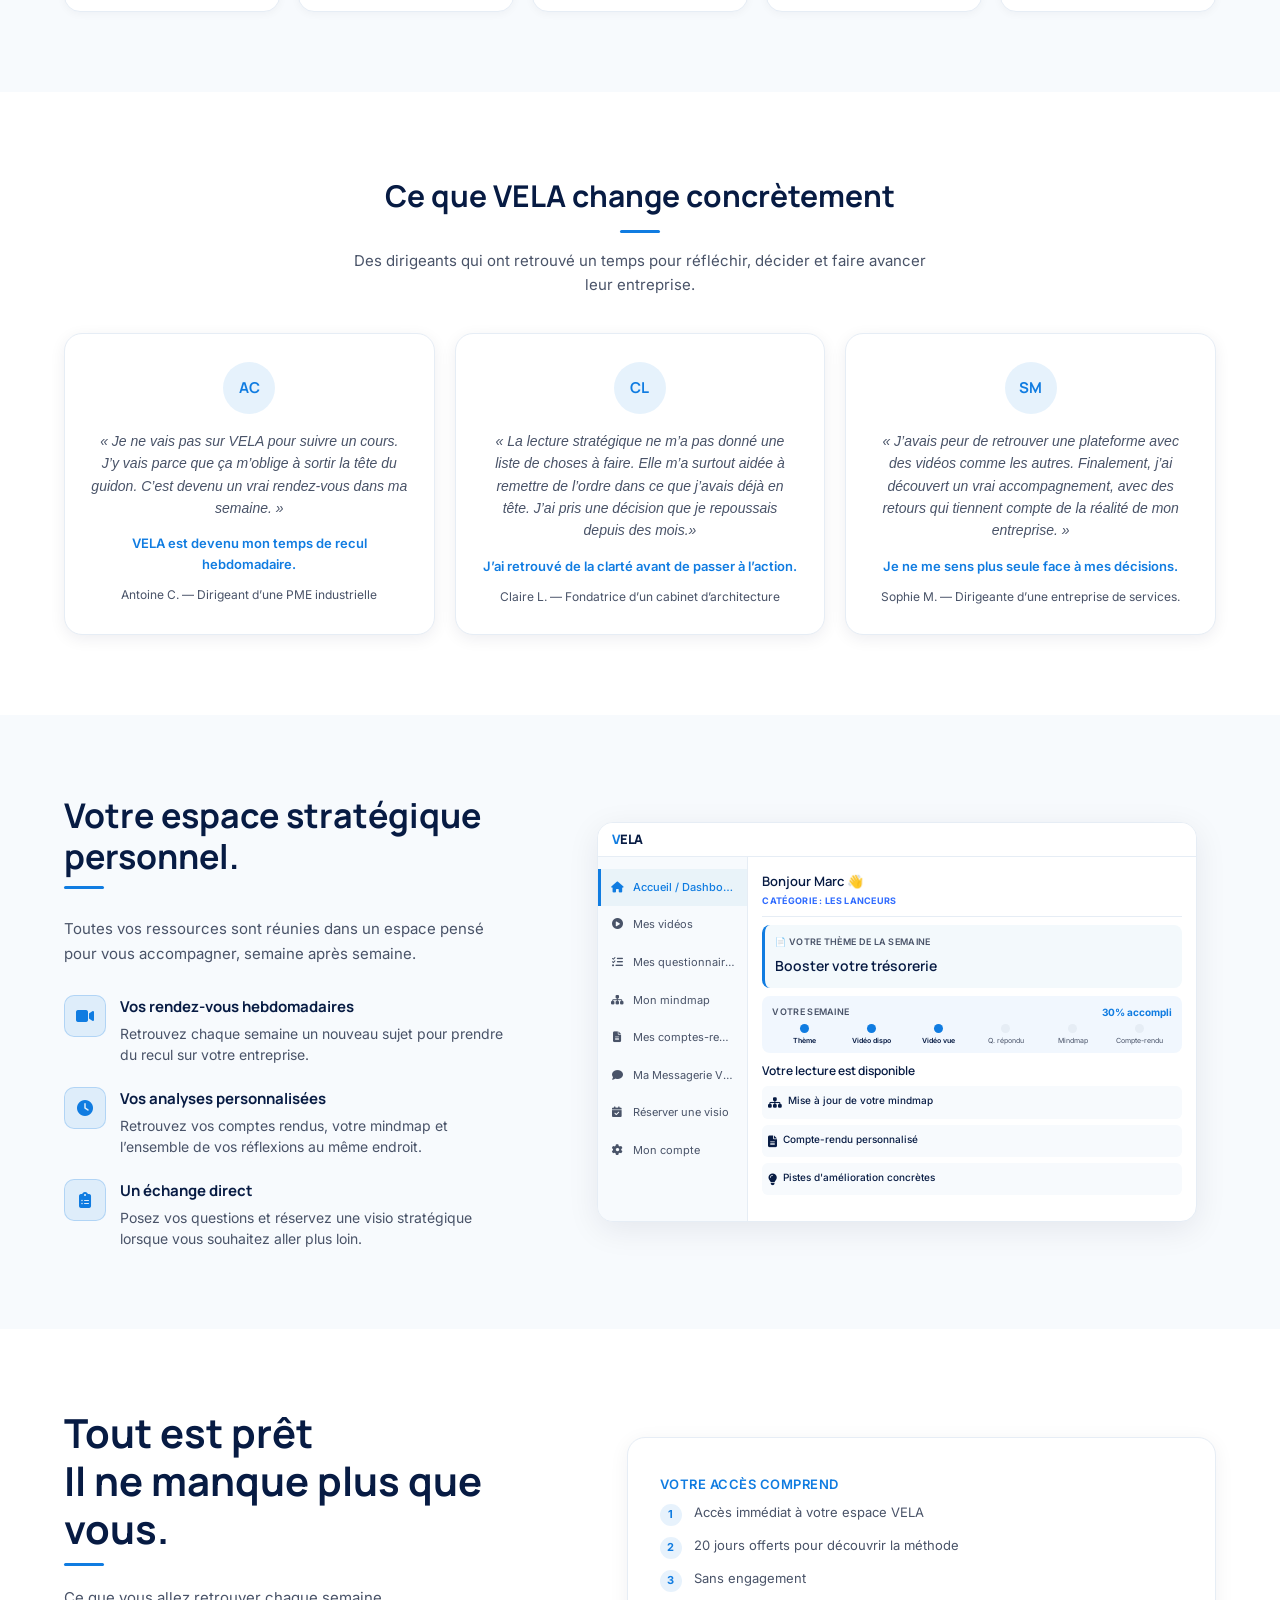
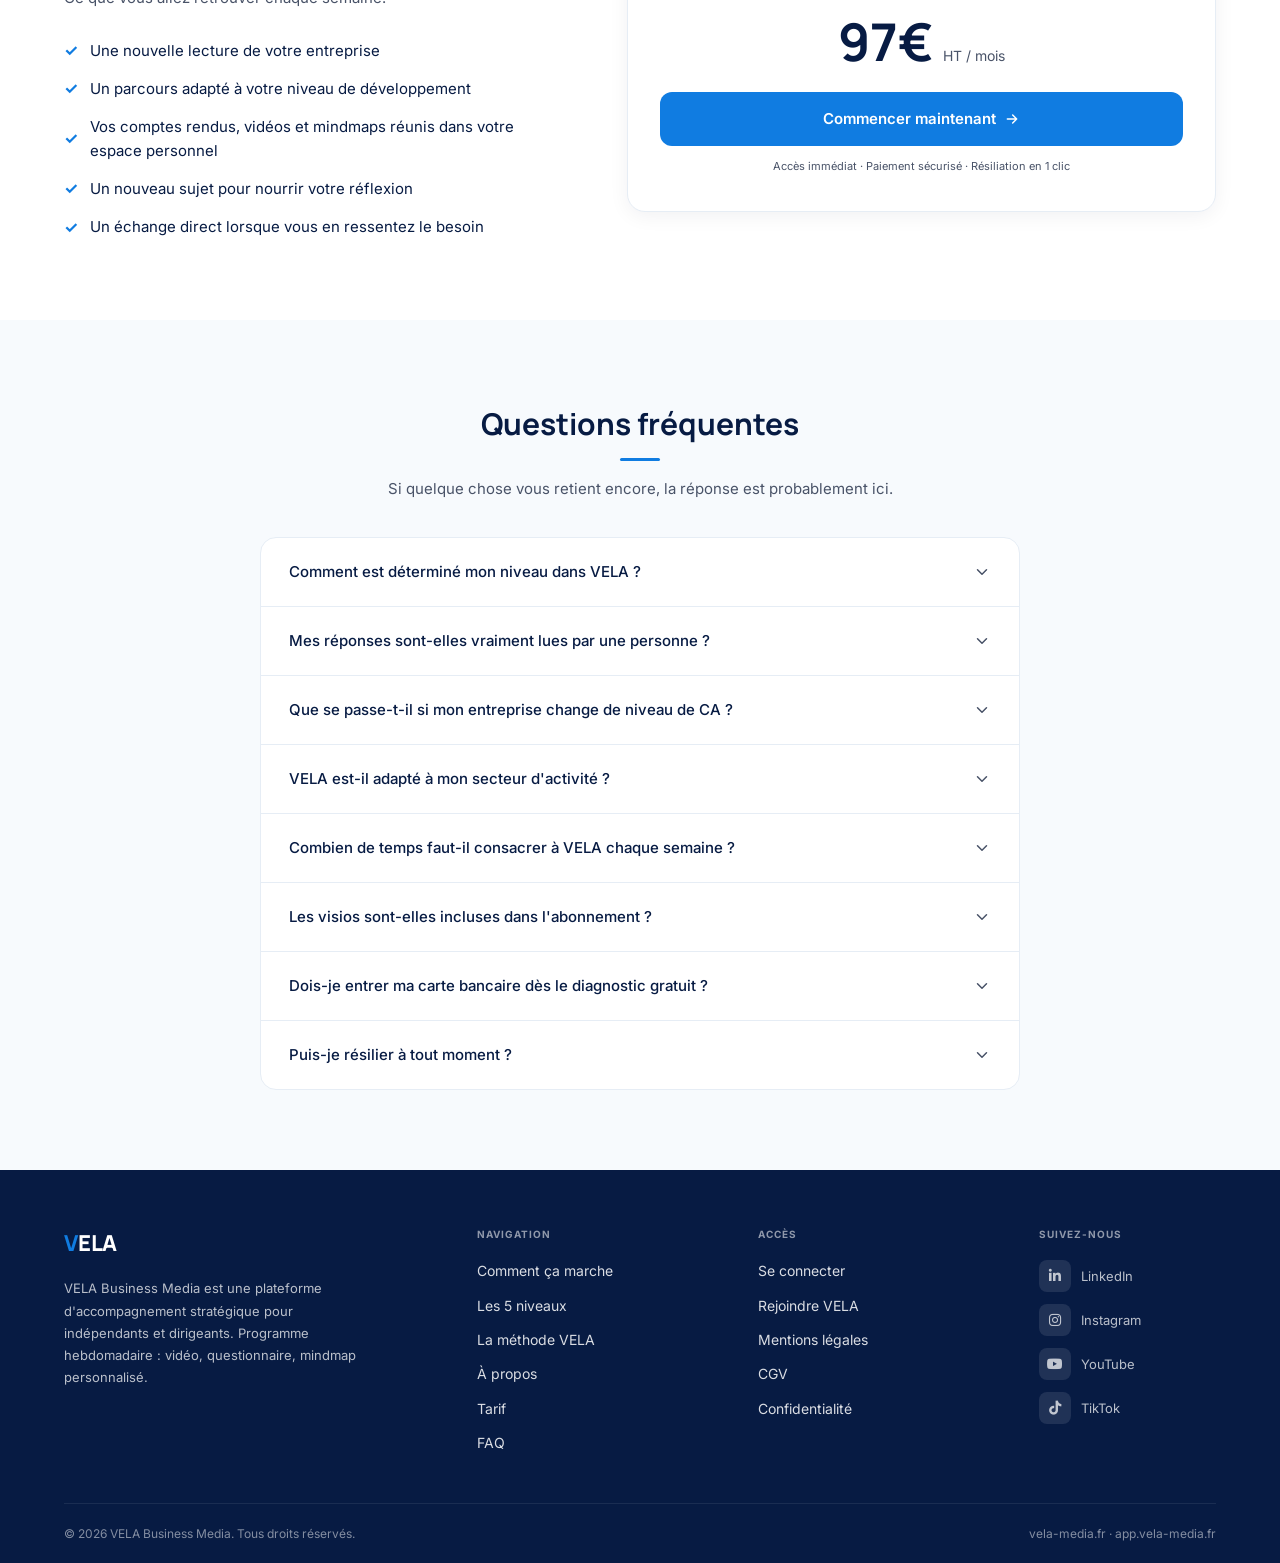
==== commit 4719b125: "CRO: Revamp landing page content for enhanced clarity and engagement" ====
--- a/index.html
+++ b/index.html
@@ -88,32 +88,22 @@
         <div class="container">
             <div class="hero-content">
                 <div class="hero-text">
-                    <span class="hero-badge">Accompagnement stratégique pour dirigeants</span>
-                    <h1>Prenez de la hauteur sur votre entreprise <span class="hero-highlight">— calibré sur votre chiffre d'affaires, pas sur une moyenne.</span></h1>
-                    <p class="hero-subtitle">Chaque semaine : un thème, une vidéo, un questionnaire, une lecture stratégique personnalisée.</p>
-                    <p class="hero-desc">Célia reprend vos réponses pour vous aider à voir ce qui freine votre entreprise et décider plus vite — sans jargon, sans formation à suivre.</p>
-                    <a href="https://vela-media.fr/diagnostic" class="btn-primary btn-large">Recevoir mon diagnostic stratégique gratuit <svg class="btn-arrow" width="16" height="16" viewBox="0 0 24 24" fill="none" xmlns="http://www.w3.org/2000/svg"><path d="M5 12h14M13 6l6 6-6 6" stroke="currentColor" stroke-width="2.2" stroke-linecap="round" stroke-linejoin="round"/></svg></a>
+                    <span class="hero-badge">L'accompagnement stratégique pour dirigeants</span>
+                    <h1>Votre entreprise évolue. <span class="hero-highlight"> <br/> Prenez le temps d’évoluer avec elle.</span></h1>
+                    <p class="hero-subtitle">Pendant que votre entreprise avance, les décisions s’enchaînent, les urgences s’accumulent et le temps pour prendre du recul disparaît.</p>
+                    <p class="hero-desc">VELA est votre rendez-vous stratégique hebdomadaire. <br> Un accompagnement calibré selon le niveau réel de développement de votre entreprise, pour retrouver de la clarté, mieux décider et garder le cap.</p>
+                    <a href="https://vela-media.fr/diagnostic" class="btn-primary btn-large">Commencer mon diagnostic stratégique<svg class="btn-arrow" width="16" height="16" viewBox="0 0 24 24" fill="none" xmlns="http://www.w3.org/2000/svg"><path d="M5 12h14M13 6l6 6-6 6" stroke="currentColor" stroke-width="2.2" stroke-linecap="round" stroke-linejoin="round"/></svg></a>
                     <ul class="hero-features">
-                        <li><svg width="14" height="14" viewBox="0 0 24 24" fill="none" xmlns="http://www.w3.org/2000/svg"><path d="M5 12l5 5L20 7" stroke="currentColor" stroke-width="2.5" stroke-linecap="round" stroke-linejoin="round"/></svg> Gratuit &amp; confidentiel</li>
-                        <li><svg width="14" height="14" viewBox="0 0 24 24" fill="none" xmlns="http://www.w3.org/2000/svg"><path d="M5 12l5 5L20 7" stroke="currentColor" stroke-width="2.5" stroke-linecap="round" stroke-linejoin="round"/></svg> 8-10 minutes</li>
-                        <li><svg width="14" height="14" viewBox="0 0 24 24" fill="none" xmlns="http://www.w3.org/2000/svg"><path d="M5 12l5 5L20 7" stroke="currentColor" stroke-width="2.5" stroke-linecap="round" stroke-linejoin="round"/></svg> Analysé personnellement par Célia</li>
+                        <li><svg width="14" height="14" viewBox="0 0 24 24" fill="none" xmlns="http://www.w3.org/2000/svg"><path d="M5 12l5 5L20 7" stroke="currentColor" stroke-width="2.5" stroke-linecap="round" stroke-linejoin="round"/></svg> Strictement confidentiel</li>
                         <li><svg width="14" height="14" viewBox="0 0 24 24" fill="none" xmlns="http://www.w3.org/2000/svg"><path d="M5 12l5 5L20 7" stroke="currentColor" stroke-width="2.5" stroke-linecap="round" stroke-linejoin="round"/></svg> Sans engagement</li>
+                        <li><svg width="14" height="14" viewBox="0 0 24 24" fill="none" xmlns="http://www.w3.org/2000/svg"><path d="M5 12l5 5L20 7" stroke="currentColor" stroke-width="2.5" stroke-linecap="round" stroke-linejoin="round"/></svg> Accès à VELA + 20 jours offerts</li>
+                        <li><svg width="14" height="14" viewBox="0 0 24 24" fill="none" xmlns="http://www.w3.org/2000/svg"><path d="M5 12l5 5L20 7" stroke="currentColor" stroke-width="2.5" stroke-linecap="round" stroke-linejoin="round"/></svg> Diagnostic en 10 questions</li>
                     </ul>
                     <a href="https://app.vela-media.fr/offers/Z2gnVSHb" target="_blank" rel="noopener" class="hero-secondary-link">
                         <span class="hero-secondary-link-q">Vous connaissez déjà VELA ?</span>
                         <span class="hero-secondary-link-cta">Rejoindre directement — 97€ HT/mois <svg class="btn-arrow" width="12" height="12" viewBox="0 0 24 24" fill="none" xmlns="http://www.w3.org/2000/svg"><path d="M5 12h14M13 6l6 6-6 6" stroke="currentColor" stroke-width="2.2" stroke-linecap="round" stroke-linejoin="round"/></svg></span>
                     </a>
                 </div>
-            </div>
-        </div>
-    </section>
-
-    <!-- Credibility Strip -->
-    <section class="credibility-strip">
-        <div class="container">
-            <div class="credibility-inner">
-                <img src="assets/images/image_portrait_Celia-Campion.webp" alt="Célia Campion" class="credibility-photo">
-                <p><strong>Célia Campion</strong>, stratège en rentabilité — 15+ ans d'expérience, 200+ dirigeants accompagnés.</p>
             </div>
         </div>
     </section>
@@ -129,8 +119,8 @@
                         </svg>
                     </div>
                     <div class="feature-body">
-                        <h3>Confidentiel</h3>
-                        <p>Données protégées.</p>
+                        <h3>Réfléchir librement</h3>
+                        <p>Dans un espace strictement confidentiel.</p>
                     </div>
                 </div>
                 <div class="feature-card">
@@ -141,8 +131,8 @@
                         </svg>
                     </div>
                     <div class="feature-body">
-                        <h3>Personnalisé</h3>
-                        <p>Adapté à votre réalité.</p>
+                        <h3>Prendre du recul</h3>
+                        <p>Avant les décisions importantes.</p>
                     </div>
                 </div>
                 <div class="feature-card">
@@ -155,8 +145,8 @@
                         </svg>
                     </div>
                     <div class="feature-body">
-                        <h3>Structuré</h3>
-                        <p>Un cadre pour avancer.</p>
+                        <h3>Retrouver de la clarté</h3>
+                        <p>Grâce à une lecture adaptée à votre entreprise.</p>
                     </div>
                 </div>
                 <div class="feature-card">
@@ -167,8 +157,8 @@
                         </svg>
                     </div>
                     <div class="feature-body">
-                        <h3>Action</h3>
-                        <p>Des décisions applicables.</p>
+                        <h3>Passer à l’action</h3>
+                        <p>Avec des décisions immédiatement applicables.</p>
                     </div>
                 </div>
             </div>
@@ -178,13 +168,13 @@
     <!-- Video Section -->
     <section class="video-section" id="comment-ca-marche">
         <div class="container">
-            <h2 class="section-title">Découvrir VELA en 90 secondes</h2>
-            <p class="section-intro">Avant de vous lancer, voyez concrètement à quoi ressemble votre semaine avec VELA.</p>
+            <h2 class="section-title">Pourquoi VELA existe.</h2>
+            <p class="section-intro">Les entreprises évoluent à la vitesse des décisions de leur dirigeant.</p>
             <div class="video-wrapper">
                 <!-- Thumbnail personnalisé -->
                 <div class="video-placeholder" id="videoThumb">
                     <button class="play-button" id="playBtn">▶</button>
-                    <p>Découvrir VELA en 90 secondes</p>
+                    <p>Découvrir VELA en 60 secondes</p>
                 </div>
                 <!-- Player Wistia -->
                 <div class="video-player" id="videoPlayer">
@@ -199,8 +189,8 @@
     <!-- Levels Section -->
     <section class="levels" id="les-5-niveaux">
         <div class="container">
-            <h2 class="section-title">Les contenus sont adaptés pour un parcours sur mesure</h2>
-            <p class="section-intro">VELA Media s'adapte à votre niveau de chiffre d'affaires pour vous proposer les bons outils, au bon moment.</p>
+            <h2 class="section-title">Votre entreprise évolue. Ses enjeux aussi.</h2>
+            <p class="section-intro">Votre parcours VELA est construit sur le niveau réel de votre entreprise.</p>
             <div class="levels-grid">
                 <div class="level-card fondateurs">
                     <h3 class="level-name fondateurs">Fondateurs</h3>
@@ -241,32 +231,195 @@
         </div>
     </section>
 
+    <!-- Journey Section -->
+    <section class="journey">
+        <div class="container">
+            <h2 class="section-title">Votre rendez-vous stratégique chaque semaine</h2>
+            <p class="section-intro">Pas de formation à terminer.
+                        Pas de méthode à apprendre. 
+                        <br/> Chaque semaine, nous avançons sur un enjeu concret de votre entreprise.
+            <div class="journey-steps">
+                <div class="step">
+                    <span class="step-num">01</span>
+                    <div class="step-circle step-video"><i class="fa-solid fa-circle-play"></i></div>
+                    <h3>Le sujet de la semaine</h3>
+                    <p>Une vidéo de 15 minutes pour découvrir un enjeu stratégique et les questions qu’un dirigeant devrait se poser.</p>
+                    <div class="step-tags">
+                        <span class="step-tag tag-video">15 min</span>
+                        <span class="step-tag tag-video">hebdomadaire</span>
+                    </div>
+                </div>
+                <div class="step-arrow"><i class="fa-solid fa-chevron-right"></i></div>
+                <div class="step">
+                    <span class="step-num">02</span>
+                    <div class="step-circle step-questionnaire"><i class="fa-solid fa-list-check"></i></div>
+                    <h3>Votre réflexion</h3>
+                    <p>Vous répondez à quelques questions en pensant uniquement à votre entreprise.</p>
+                    <div class="step-tags">
+                        <span class="step-tag tag-questionnaire">personnalisé</span>
+                        <span class="step-tag tag-questionnaire">confidentiel</span>
+                    </div>
+                </div>
+                <div class="step-arrow"><i class="fa-solid fa-chevron-right"></i></div>
+                <div class="step">
+                    <span class="step-num">03</span>
+                    <div class="step-circle step-mindmap"><i class="fa-solid fa-sitemap"></i></div>
+                    <h3>Ma lecture</h3>
+                    <p>Je mets vos réponses en perspective et je les intègre à votre mindmap personnel.</p>
+                    <div class="step-tags">
+                        <span class="step-tag tag-mindmap">par Célia</span>
+                        <span class="step-tag tag-mindmap">sur-mesure</span>
+                    </div>
+                </div>
+                <div class="step-arrow"><i class="fa-solid fa-chevron-right"></i></div>
+                <div class="step">
+                    <span class="step-num">04</span>
+                    <div class="step-circle step-progression"><i class="fa-solid fa-rocket"></i></div>
+                    <h3>Votre décision</h3>
+                    <p>Vous identifiez ce qui mérite réellement votre attention pour agir.</p>
+                    <div class="step-tags">
+                        <span class="step-tag tag-progression">priorisé</span>
+                        <span class="step-tag tag-progression">actionnable</span>
+                    </div>
+                </div>
+            </div>
+        </div>
+    </section>   
+    
+    <!-- Trust Section -->
+    <section class="trust" id="a-propos">
+        <div class="container">
+            <div class="trust-content">
+                <div class="trust-text">
+                    <h2>Derrière chaque lecture stratégique,<br>une personne.</h2>
+                    <blockquote class="trust-quote">"Les dirigeants ont rarement besoin de plus d’informations. Ils ont besoin de mieux les relier."</blockquote>
+                    <p>Depuis plus de 10 ans, j’accompagne des dirigeants dans leurs décisions stratégiques, leurs phases de croissance et leurs périodes de transformation pour les aider à prendre du recul, mieux comprendre leur entreprise et décider avec davantage de clarté.</p>
+                    <p>J’ai créé VELA pour rendre cette manière de travailler accessible à davantage d’entreprises. <br>
+                    Chaque semaine, je réalise votre lecture stratégique afin de vous aider à prendre du recul, relier les informations entre elles et identifier les décisions qui feront réellement avancer votre entreprise.</p>
+                    <p>Et lorsque votre situation nécessite d’aller plus loin, vous pouvez réserver directement une visio stratégique depuis votre espace VELA pour poursuivre la réflexion ensemble.</p>
+                    <ul class="trust-bullets">
+                        <li>10+ ans aux côtés des dirigeants</li>
+                        <li>200+ entreprises accompagnées</li>
+                        <li>Chaque lecture est réalisée personnellement</li>
+                        <li>Des visios stratégiques disponibles directement depuis votre espace VELA</li>
+                        <li>Une lecture stratégique réalisée personnellement chaque semaine</li>
+                    </ul>
+                </div>
+                <div class="trust-left">
+                    <div class="trust-photo-card">
+                        <img src="assets/images/image_portrait_Celia-Campion.webp" alt="Célia Campion" class="trust-photo-img">
+                    </div>
+                    <div class="trust-bio-card">
+                        <div class="trust-bio-header">
+                            <p class="trust-name">Célia Campion</p>
+                            <p class="trust-role">Fondatrice de VELA Media</p>
+                        </div>
+                        <div class="trust-stats">
+                            <div class="trust-stat">
+                                <span class="trust-stat-value">10+</span>
+                                <span class="trust-stat-label">ans d'expérience</span>
+                            </div>
+                            <div class="trust-stat">
+                                <span class="trust-stat-value">200+</span>
+                                <span class="trust-stat-label">dirigeants accompagnés</span>
+                            </div>
+                        </div>
+                    </div>
+                </div>
+            </div>
+        </div>
+    </section>
+
+    <!-- Pillars Section -->
+    <section class="pillars">
+        <div class="container">
+            <h2 class="section-title">Une entreprise ne se pilote jamais par un seul indicateur.</h2>
+            <p class="section-intro">Chaque lecture stratégique relie ces cinq dimensions pour vous aider à prendre des décisions plus justes.</p>
+            <div class="pillars-grid">
+                <div class="pillar-card">
+                    <div class="pillar-icon admin"><i class="fa-solid fa-border-all"></i></div>
+                    <h3 class="pillar-name admin">Admin</h3>
+                    <p>Donner de la fluidité à votre organisation.</p>
+                </div>
+                <div class="pillar-card">
+                    <div class="pillar-icon finance"><i class="fa-solid fa-dollar-sign"></i></div>
+                    <h3 class="pillar-name finance">Finance</h3>
+                    <p>Piloter votre rentabilité avec davantage de visibilité.</p>
+                </div>
+                <div class="pillar-card">
+                    <div class="pillar-icon commerce"><i class="fa-solid fa-heart"></i></div>
+                    <h3 class="pillar-name commerce">Commerce</h3>
+                    <p>Transformer votre stratégie en développement commercial.</p>
+                </div>
+                <div class="pillar-card">
+                    <div class="pillar-icon rh"><i class="fa-solid fa-user-group"></i></div>
+                    <h3 class="pillar-name rh">RH</h3>
+                    <p>Faire grandir les femmes et les hommes qui portent votre entreprise.</p>
+                </div>
+                <div class="pillar-card">
+                    <div class="pillar-icon production"><i class="fa-solid fa-chart-column"></i></div>
+                    <h3 class="pillar-name production">Production</h3>
+                    <p>Créer davantage de valeur avec les ressources dont vous disposez.</p>
+                </div>
+            </div>
+        </div>
+    </section>
+
+    <!-- Testimonials Section -->
+    <section class="testimonials" id="temoignages">
+        <div class="container">
+            <h2 class="section-title">Ce que VELA change concrètement</h2>
+            <p class="section-intro">Des dirigeants qui ont retrouvé un temps pour réfléchir, décider et faire avancer leur entreprise.</p>
+            <div class="testimonials-grid">
+                <div class="testimonial-card">
+                    <div class="testimonial-avatar">AC</div>
+                    <p class="testimonial-quote">« Je ne vais pas sur VELA pour suivre un cours. J’y vais parce que ça m’oblige à sortir la tête du guidon. C’est devenu un vrai rendez-vous dans ma semaine. »</p>
+                    <p class="testimonial-result">VELA est devenu mon temps de recul hebdomadaire.</p>
+                    <p class="testimonial-name">Antoine C. — Dirigeant d’une PME industrielle</p>
+                </div>
+                <div class="testimonial-card">
+                    <div class="testimonial-avatar">CL</div>
+                    <p class="testimonial-quote">« La lecture stratégique ne m’a pas donné une liste de choses à faire. Elle m’a surtout aidée à remettre de l’ordre dans ce que j’avais déjà en tête. J’ai pris une décision que je repoussais depuis des mois.»</p>
+                    <p class="testimonial-result">J’ai retrouvé de la clarté avant de passer à l’action.</p>
+                    <p class="testimonial-name">Claire L. — Fondatrice d’un cabinet d’architecture</p>
+                </div>
+                <div class="testimonial-card">
+                    <div class="testimonial-avatar">SM</div>
+                    <p class="testimonial-quote">« J’avais peur de retrouver une plateforme avec des vidéos comme les autres. Finalement, j’ai découvert un vrai accompagnement, avec des retours qui tiennent compte de la réalité de mon entreprise. »</p>
+                    <p class="testimonial-result">Je ne me sens plus seule face à mes décisions.</p>
+                    <p class="testimonial-name">Sophie M. — Dirigeante d’une entreprise de services.</p>
+                </div>
+            </div>
+        </div>
+    </section>
+
     <!-- Dashboard Section -->
     <section class="dashboard" id="la-methode">
         <div class="container">
             <div class="dashboard-content">
                 <div class="dashboard-text">
-                    <h2>Tout votre pilotage,<br>au même endroit.</h2>
+                    <h2>Votre espace stratégique personnel.</h2>
+                    <p>Toutes vos ressources sont réunies dans un espace pensé pour vous accompagner, semaine après semaine.</p>
                     <div class="dash-features">
                         <div class="dash-feature-item">
                             <div class="dash-feature-icon videos"><i class="fa-solid fa-video"></i></div>
                             <div class="dash-feature-body">
-                                <h4>Des vidéos sans détour</h4>
-                                <p>Un module concret par sujet.</p>
+                                <h4>Vos rendez-vous hebdomadaires</h4>
+                                <p>Retrouvez chaque semaine un nouveau sujet pour prendre du recul sur votre entreprise.</p>
                             </div>
                         </div>
                         <div class="dash-feature-item">
                             <div class="dash-feature-icon tools"><i class="fa-solid fa-clock"></i></div>
                             <div class="dash-feature-body">
-                                <h4>Des outils concrets</h4>
-                                <p>Mindmaps, modèles, checklists.</p>
+                                <h4>Vos analyses personnalisées</h4>
+                                <p>Retrouvez vos comptes rendus, votre mindmap et l’ensemble de vos réflexions au même endroit.</p>
                             </div>
                         </div>
                         <div class="dash-feature-item">
                             <div class="dash-feature-icon suivi"><i class="fa-solid fa-clipboard-list"></i></div>
                             <div class="dash-feature-body">
-                                <h4>Un suivi personnalisé</h4>
-                                <p>Votre progression, en continu.</p>
+                                <h4>Un échange direct</h4>
+                                <p>Posez vos questions et réservez une visio stratégique lorsque vous souhaitez aller plus loin.</p>
                             </div>
                         </div>
                     </div>
@@ -278,7 +431,7 @@
                                 <div class="dash-logo-name">
                                     <span class="dash-logo-v">V</span><span class="dash-logo-txt">ELA</span>
                                 </div>
-                                <span class="dash-logo-sub">Plateforme d'accompagnement</span>
+
                             </div>
                         </div>
                         <div class="dashboard-wrapper">
@@ -336,7 +489,7 @@
                                     </div>
                                 </div>
                                 <div class="dashboard-section">
-                                    <h4>Ce que vous recevez après votre questionnaire</h4>
+                                    <h4>Votre lecture est disponible</h4>
                                     <div class="dashboard-item compact">
                                         <span class="item-icon"><i class="fa-solid fa-sitemap"></i></span>
                                         <div class="item-content">
@@ -362,204 +515,41 @@
                 </div>
             </div>
         </div>
-    </section>
-
-    <!-- Pillars Section -->
-    <section class="pillars">
-        <div class="container">
-            <h2 class="section-title">Les 5 piliers de votre croissance</h2>
-            <p class="section-intro">Chaque semaine, le contenu VELA s'articule autour de ces cinq axes stratégiques fondamentaux.</p>
-            <div class="pillars-grid">
-                <div class="pillar-card">
-                    <div class="pillar-icon admin"><i class="fa-solid fa-border-all"></i></div>
-                    <h3 class="pillar-name admin">Admin</h3>
-                    <p>Structurer votre cadre et sécuriser votre activité.</p>
-                </div>
-                <div class="pillar-card">
-                    <div class="pillar-icon finance"><i class="fa-solid fa-dollar-sign"></i></div>
-                    <h3 class="pillar-name finance">Finance</h3>
-                    <p>Comprendre vos chiffres et piloter votre rentabilité.</p>
-                </div>
-                <div class="pillar-card">
-                    <div class="pillar-icon commerce"><i class="fa-solid fa-heart"></i></div>
-                    <h3 class="pillar-name commerce">Commerce</h3>
-                    <p>Développer une stratégie claire pour vendre mieux.</p>
-                </div>
-                <div class="pillar-card">
-                    <div class="pillar-icon rh"><i class="fa-solid fa-user-group"></i></div>
-                    <h3 class="pillar-name rh">RH</h3>
-                    <p>Mieux gérer vos relations, vos équipes et vos partenaires.</p>
-                </div>
-                <div class="pillar-card">
-                    <div class="pillar-icon production"><i class="fa-solid fa-chart-column"></i></div>
-                    <h3 class="pillar-name production">Production</h3>
-                    <p>Organiser votre activité pour gagner en efficacité.</p>
-                </div>
-            </div>
-        </div>
-    </section>
-
-    <!-- Journey Section -->
-    <section class="journey">
-        <div class="container">
-            <h2 class="section-title">Votre progression semaine après semaine</h2>
-            <p class="section-intro">Un cycle hebdomadaire conçu pour ancrer de bonnes habitudes stratégiques, sans y passer des heures.</p>
-            <div class="journey-steps">
-                <div class="step">
-                    <span class="step-num">01</span>
-                    <div class="step-circle step-video"><i class="fa-solid fa-circle-play"></i></div>
-                    <h3>La vidéo</h3>
-                    <p>Je vous présente un sujet stratégique concret et les questions qu'un dirigeant devrait se poser.</p>
-                    <div class="step-tags">
-                        <span class="step-tag tag-video">15min</span>
-                        <span class="step-tag tag-video">exclusif</span>
-                    </div>
-                </div>
-                <div class="step-arrow"><i class="fa-solid fa-chevron-right"></i></div>
-                <div class="step">
-                    <span class="step-num">02</span>
-                    <div class="step-circle step-questionnaire"><i class="fa-solid fa-list-check"></i></div>
-                    <h3>Votre réflexion</h3>
-                    <p>Vous répondez en pensant uniquement à votre entreprise — pas à un cas théorique.</p>
-                    <div class="step-tags">
-                        <span class="step-tag tag-questionnaire">personnalisé</span>
-                        <span class="step-tag tag-questionnaire">rapide</span>
-                    </div>
-                </div>
-                <div class="step-arrow"><i class="fa-solid fa-chevron-right"></i></div>
-                <div class="step">
-                    <span class="step-num">03</span>
-                    <div class="step-circle step-mindmap"><i class="fa-solid fa-sitemap"></i></div>
-                    <h3>Ma lecture</h3>
-                    <p>Je mets vos réponses en perspective et je les intègre à votre mindmap personnel.</p>
-                    <div class="step-tags">
-                        <span class="step-tag tag-mindmap">visuel</span>
-                        <span class="step-tag tag-mindmap">sur-mesure</span>
-                    </div>
-                </div>
-                <div class="step-arrow"><i class="fa-solid fa-chevron-right"></i></div>
-                <div class="step">
-                    <span class="step-num">04</span>
-                    <div class="step-circle step-progression"><i class="fa-solid fa-rocket"></i></div>
-                    <h3>Votre décision</h3>
-                    <p>Vous identifiez ce qui mérite votre attention pour agir. Votre mindmap se met à jour automatiquement, semaine après semaine.</p>
-                    <div class="step-tags">
-                        <span class="step-tag tag-progression">clair</span>
-                        <span class="step-tag tag-progression">actionnable</span>
-                    </div>
-                </div>
-            </div>
-            <div class="journey-addon">
-                <div class="journey-addon-text">
-                    <span class="journey-addon-title">En cas de besoin —</span>
-                    <span class="journey-addon-desc">des visios stratégiques sont disponibles en option depuis votre espace membre</span>
-                </div>
-            </div>
-        </div>
-    </section>
-
-    <!-- Trust Section -->
-    <section class="trust" id="a-propos">
-        <div class="container">
-            <div class="trust-content">
-                <div class="trust-text">
-                    <h2>Derrière VELA,<br>une stratège en rentabilité.</h2>
-                    <blockquote class="trust-quote">"La plupart des dirigeants n'ont pas besoin qu'on les motive. Ils ont besoin de quelqu'un qui voit ce qu'ils ne voient plus."</blockquote>
-                    <p>Je suis Célia Campion, stratège en rentabilité depuis plus de 15 ans. Mon métier n'est pas de vous expliquer comment gérer une entreprise — c'est de comprendre la vôtre : ce qui crée de la valeur, ce qui consomme de l'énergie, ce qui fragilise la rentabilité.</p>
-                    <p>VELA, c'est la mise en forme de ce que je fais en accompagnement individuel. Les mêmes angles d'analyse, la même exigence, la même franchise, disponibles chaque semaine pour que ce niveau de lecture stratégique ne soit plus réservé à ceux qui peuvent payer un cabinet de conseil à la journée.</p>
-                    <ul class="trust-bullets">
-                        <li>+200 dirigeants accompagnés en direct</li>
-                        <li>Vos réponses lues et analysées personnellement — jamais par un algorithme</li>
-                        <li>Expertise : stratégie, organisation, développement commercial, finance, relations humaines</li>
-                        <li>Disponible en visio Focus ou Stratégique pour avancer vite, ensemble</li>
-                        <li>La méthode VELA est conçue pour s'adapter aux différents secteurs d'activités</li>
-                    </ul>
-                </div>
-                <div class="trust-left">
-                    <div class="trust-photo-card">
-                        <img src="assets/images/image_portrait_Celia-Campion.webp" alt="Célia Campion" class="trust-photo-img">
-                    </div>
-                    <div class="trust-bio-card">
-                        <div class="trust-bio-header">
-                            <p class="trust-name">Célia Campion</p>
-                            <p class="trust-role">Fondatrice de VELA Media</p>
-                        </div>
-                        <div class="trust-stats">
-                            <div class="trust-stat">
-                                <span class="trust-stat-value">15+</span>
-                                <span class="trust-stat-label">ans d'expérience</span>
-                            </div>
-                            <div class="trust-stat">
-                                <span class="trust-stat-value">200+</span>
-                                <span class="trust-stat-label">dirigeants accompagnés</span>
-                            </div>
-                        </div>
-                    </div>
-                </div>
-            </div>
-        </div>
-    </section>
-
-    <!-- Testimonials Section -->
-    <section class="testimonials" id="temoignages">
-        <div class="container">
-            <h2 class="section-title">Ce que VELA change concrètement</h2>
-            <p class="section-intro">Des dirigeants qui ont pris de la hauteur sur leur entreprise avec VELA.</p>
-            <div class="testimonials-grid">
-                <div class="testimonial-card">
-                    <div class="testimonial-avatar">TL</div>
-                    <p class="testimonial-quote">« J'avais la tête dans le guidon depuis des mois. Je travaillais énormément mais je n'arrivais plus à prendre de recul. La lecture stratégique de VELA m'a permis de remettre de l'ordre dans mes priorités en quelques heures. »</p>
-                    <p class="testimonial-result">J'ai retrouvé un vrai cap pour mon entreprise.</p>
-                    <p class="testimonial-name">Thomas L. — Dirigeant d'une PME industrielle (18 salariés)</p>
-                </div>
-                <div class="testimonial-card">
-                    <div class="testimonial-avatar">SM</div>
-                    <p class="testimonial-quote">« Je pensais que mon problème venait du commerce. En réalité, c'était mon organisation qui limitait toute ma croissance. Cette prise de conscience a complètement changé ma façon de piloter mon entreprise. »</p>
-                    <p class="testimonial-result">Aujourd'hui, je prends des décisions beaucoup plus sereinement.</p>
-                    <p class="testimonial-name">Sophie M. — Fondatrice d'une agence de communication</p>
-                </div>
-                <div class="testimonial-card">
-                    <div class="testimonial-avatar">JR</div>
-                    <p class="testimonial-quote">« Être dirigeant, c'est souvent avancer seul. Pour la première fois, j'ai eu le sentiment que quelqu'un comprenait vraiment mon entreprise, sans parti pris et avec une vraie vision stratégique. »</p>
-                    <p class="testimonial-result">J'ai enfin retrouvé la hauteur qui me manquait.</p>
-                    <p class="testimonial-name">Julien R. — Gérant d'un bureau d'études</p>
-                </div>
-            </div>
-        </div>
-    </section>
+    </section>    
 
     <!-- Pricing Section -->
     <section class="pricing" id="tarif">
         <div class="container">
             <div class="pricing-wrapper">
+                <div class="pricing-content">
+                    <h2>Tout est prêt<br>Il ne manque plus que vous.</h2>
+                    <p class="pricing-intro">Ce que vous allez retrouver chaque semaine.</p>
+                    <ul class="pricing-features">
+                        <li>Une nouvelle lecture de votre entreprise</li>
+                        <li>Un parcours adapté à votre niveau de développement</li>
+                        <li>Vos comptes rendus, vidéos et mindmaps réunis dans votre espace personnel</li>
+                        <li>Un nouveau sujet pour nourrir votre réflexion</li>
+                        <li>Un échange direct lorsque vous en ressentez le besoin</li>
+                    </ul>
+                </div>
                 <div class="pricing-card">
-                    <p style="font-size:13px;font-weight:600;color:var(--blue-primary,#107CE1);text-transform:uppercase;letter-spacing:0.5px;margin-bottom:8px;">Vous êtes déjà convaincu ? Sautez le diagnostic</p>
+                    <p style="font-size:13px;font-weight:600;color:var(--blue-primary,#107CE1);text-transform:uppercase;letter-spacing:0.5px;margin-bottom:8px;">Votre accès comprend</p>
                     <ol class="pricing-steps">
-                        <li>Créez votre compte VELA</li>
-                        <li>Répondez à votre premier questionnaire</li>
-                        <li>Accédez immédiatement à votre premier contenu</li>
+                        <li>Accès immédiat à votre espace VELA</li>
+                        <li>20 jours offerts pour découvrir la méthode</li>
+                        <li>Sans engagement</li>
                     </ol>
                     <div class="pricing-amount">
                         <span class="amount">97€</span>
                         <span class="period">HT / mois</span>
                     </div>
                     <a href="https://app.vela-media.fr/offers/Z2gnVSHb" target="_blank" rel="noopener" class="btn-primary btn-pricing-full">Commencer maintenant <svg class="btn-arrow" width="16" height="16" viewBox="0 0 24 24" fill="none" xmlns="http://www.w3.org/2000/svg"><path d="M5 12h14M13 6l6 6-6 6" stroke="currentColor" stroke-width="2.2" stroke-linecap="round" stroke-linejoin="round"/></svg></a>
-                    <p class="pricing-disclaimer">Accès immédiat · Paiement sécurisé · Sans engagement · Résiliation en 1 clic</p>
-                </div>
-                <div class="pricing-content">
-                    <h2>Prêt à passer à la<br>vitesse supérieure ?</h2>
-                    <p class="pricing-intro">Rejoignez VELA et accédez à tout ce qu'il vous faut pour structurer, passer à l'action et atteindre vos objectifs.</p>
-                    <ul class="pricing-features">
-                        <li>Un sujet traité en profondeur chaque semaine</li>
-                        <li>Un parcours sur mesure, calibré sur votre niveau de CA</li>
-                        <li>Votre espace personnel : vidéos, questionnaires, mindmap, comptes-rendus stratégiques</li>
-                        <li>Un contenu qui évolue avec vous, semaine après semaine</li>
-                        <li>Une messagerie directe avec l'équipe VELA</li>
-                    </ul>
-                </div>
-            </div>
-        </div>
-    </section>
+                    <p class="pricing-disclaimer">Accès immédiat · Paiement sécurisé · Résiliation en 1 clic</p>
+                </div>                
+            </div>
+        </div>
+    </section>
+
 
     <!-- FAQ Section -->
     <section class="faq" id="faq">
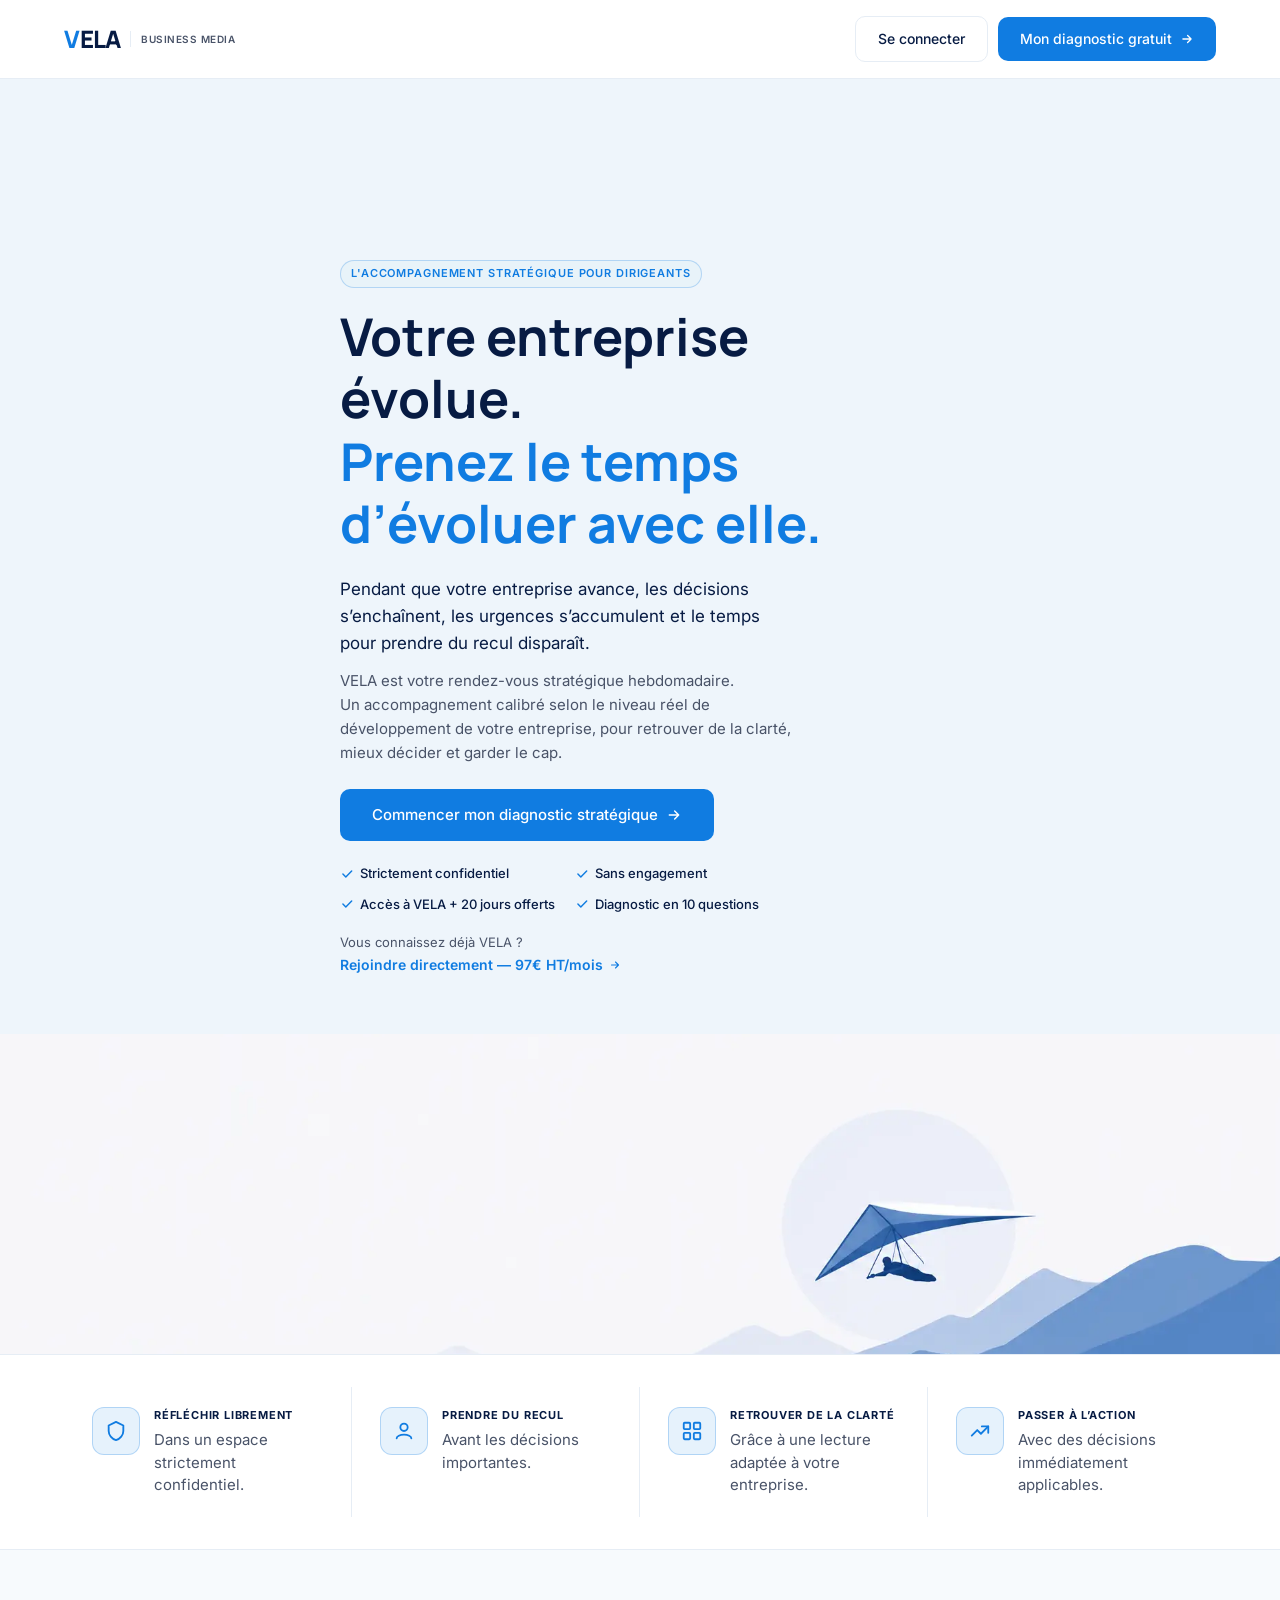
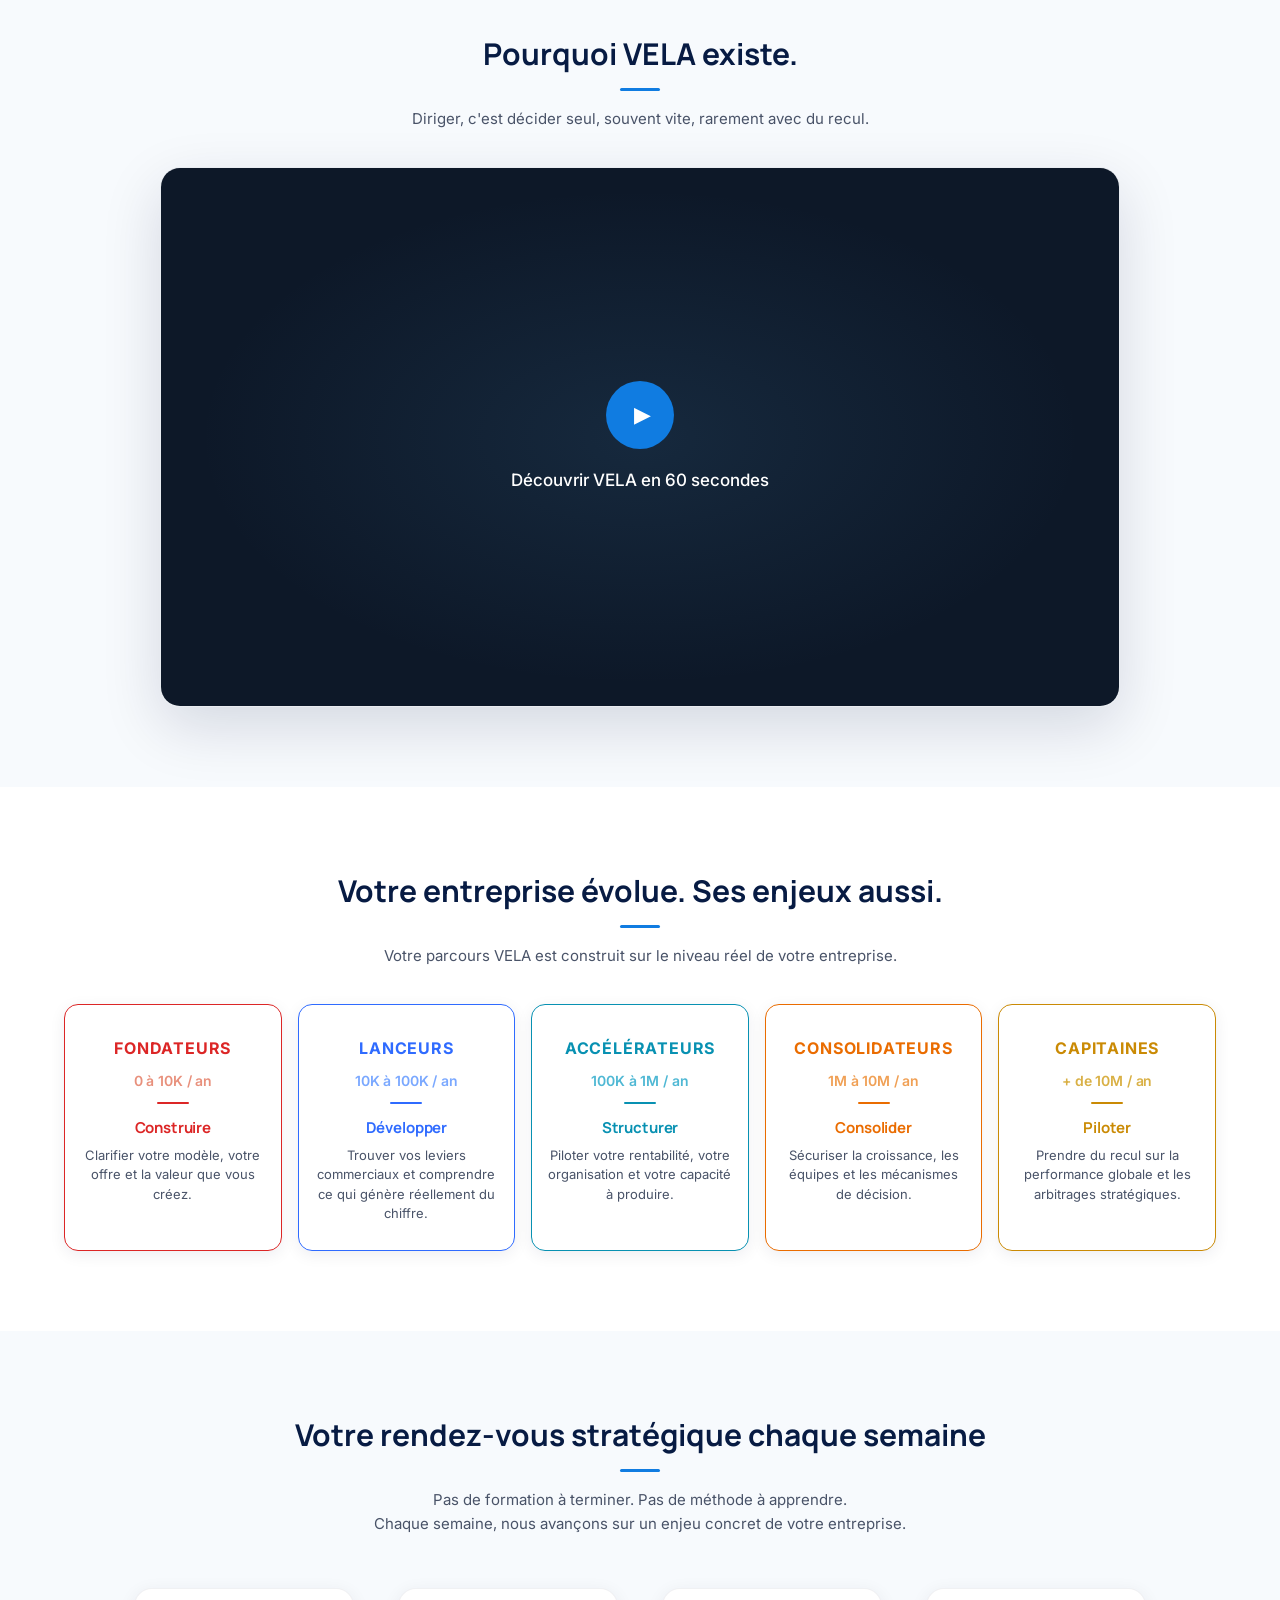
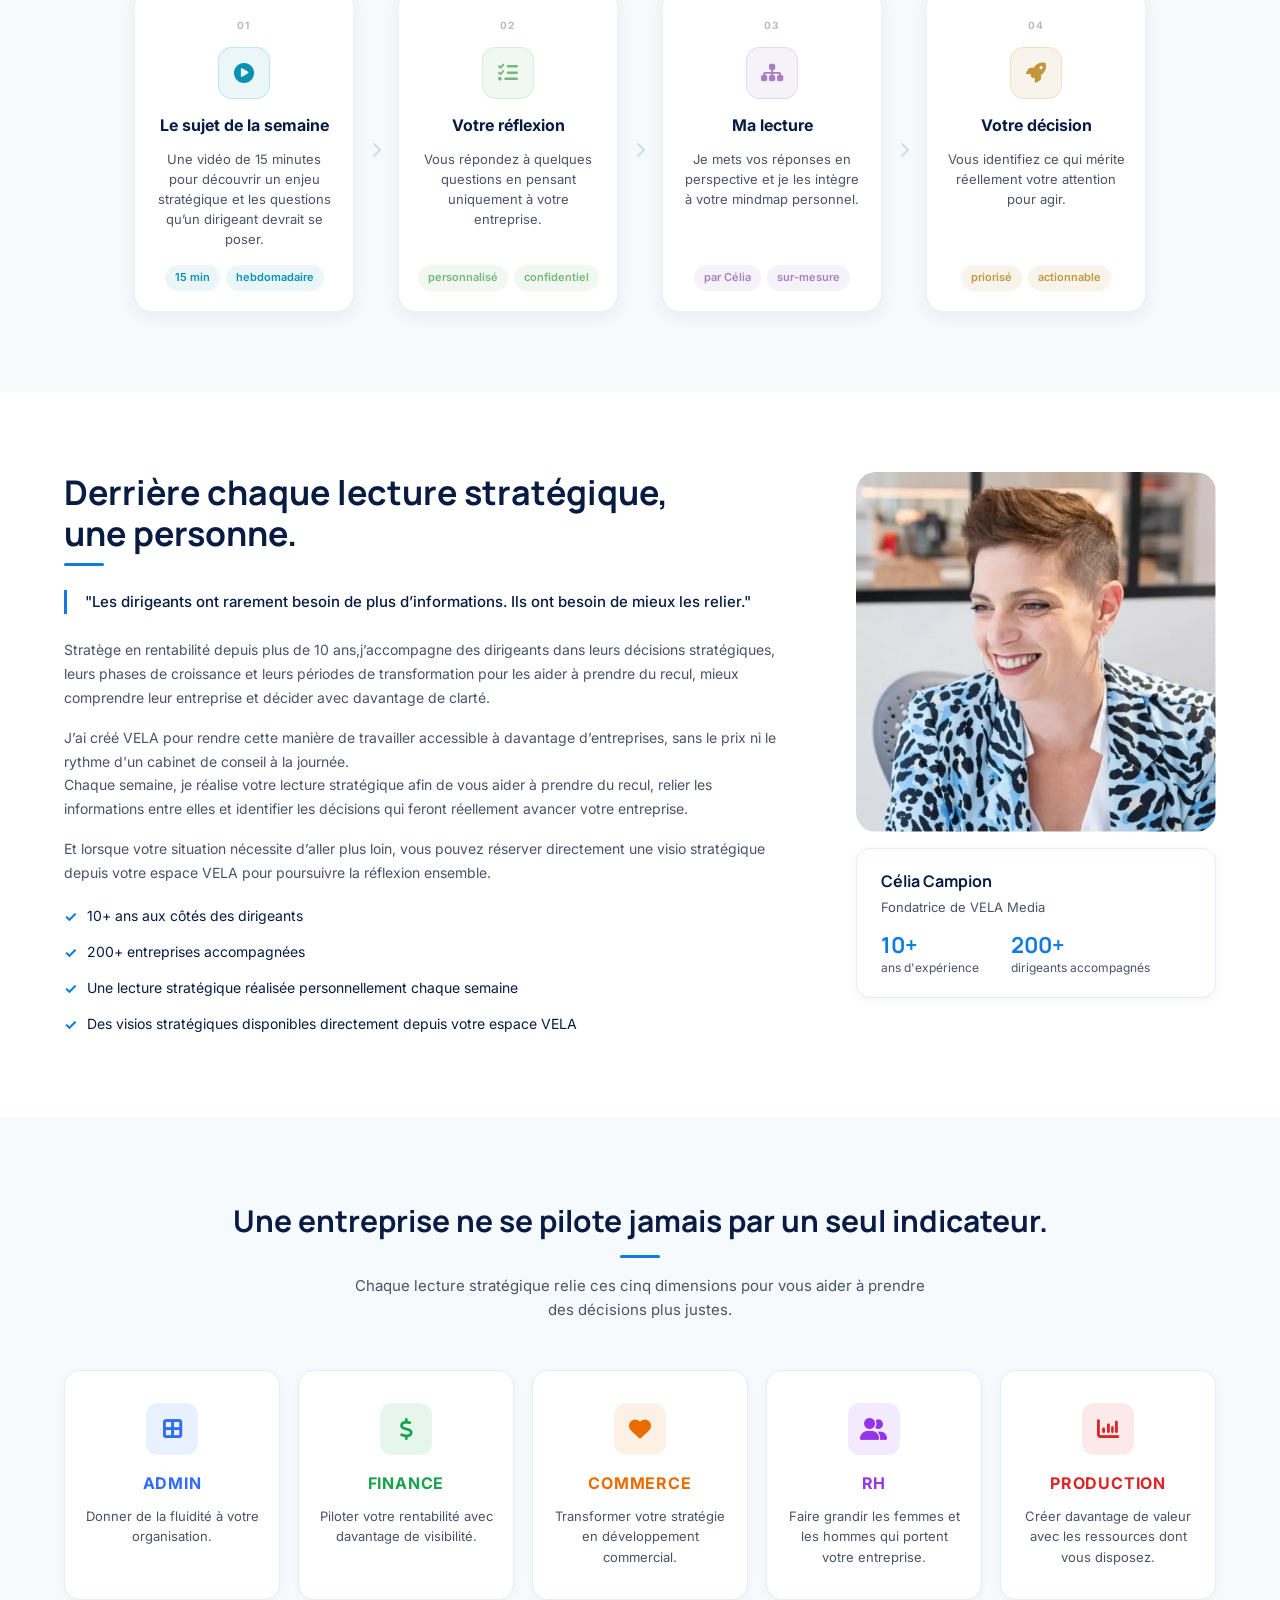
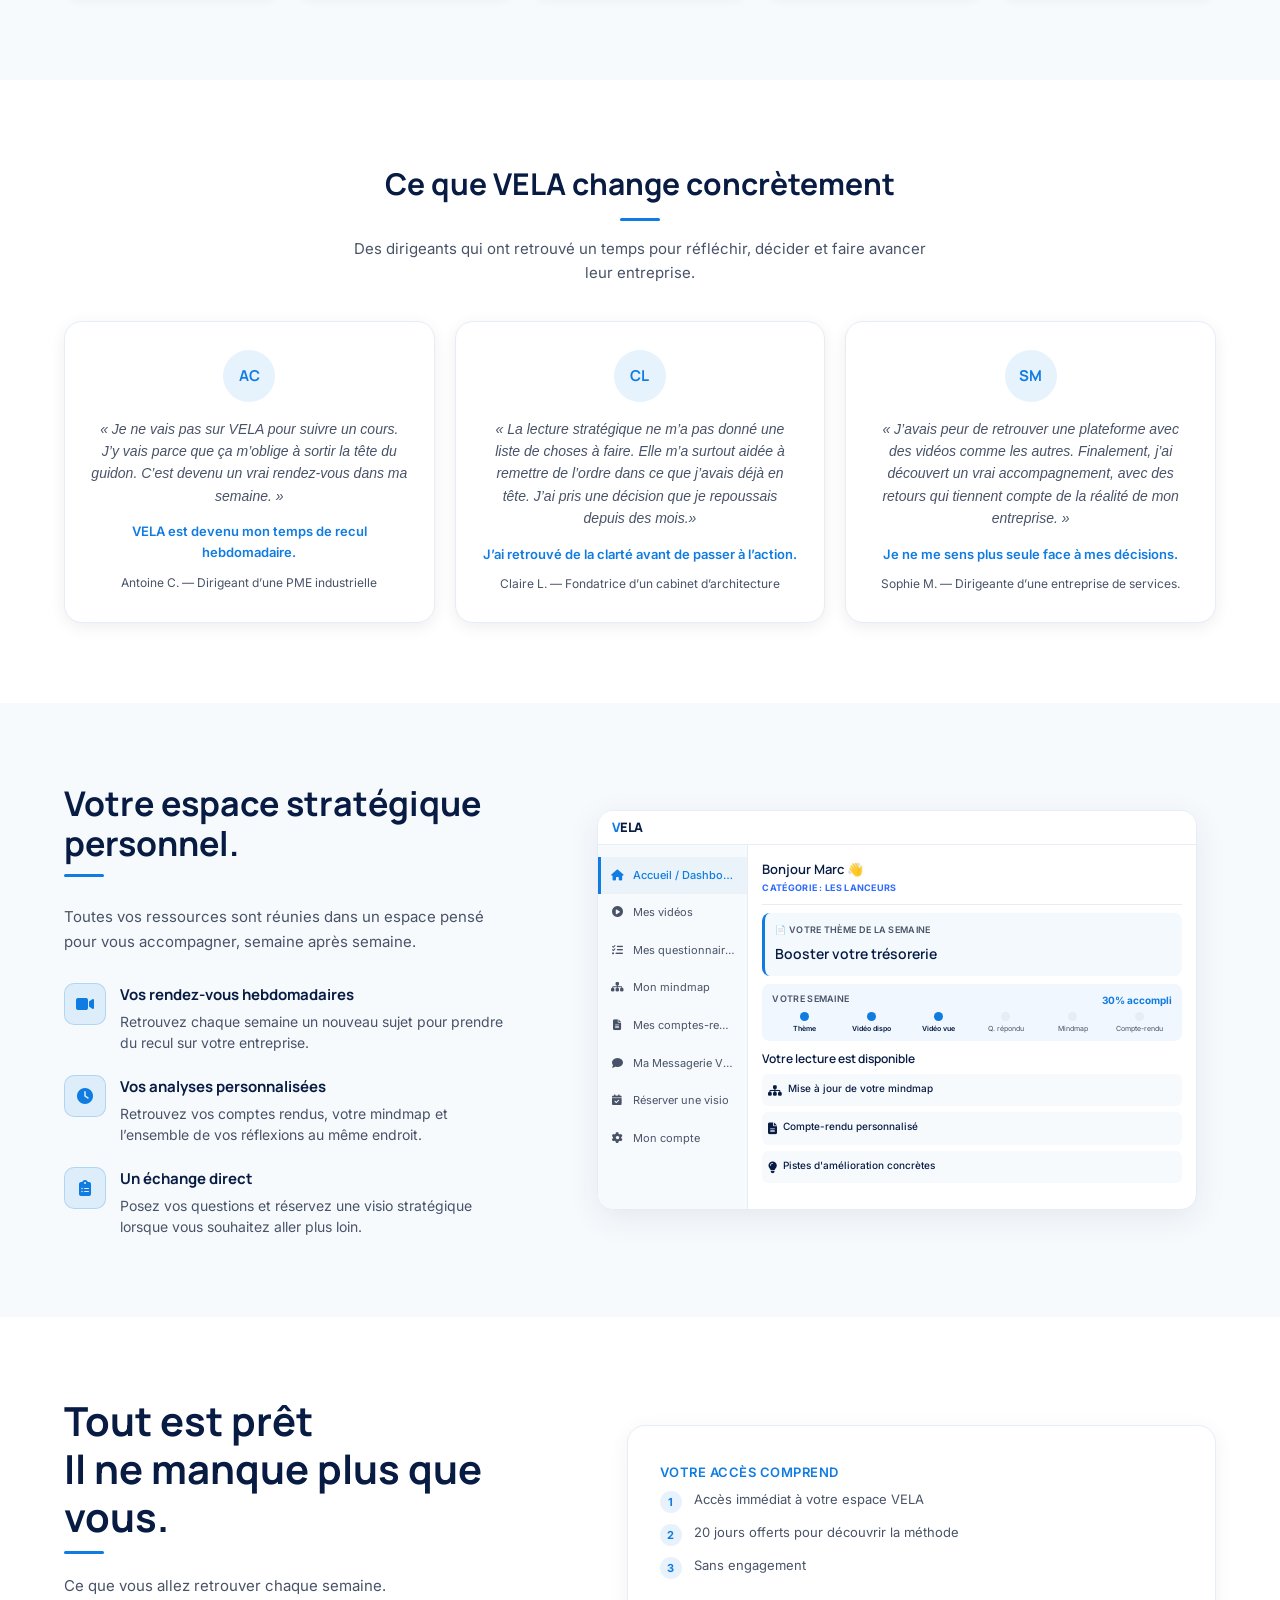
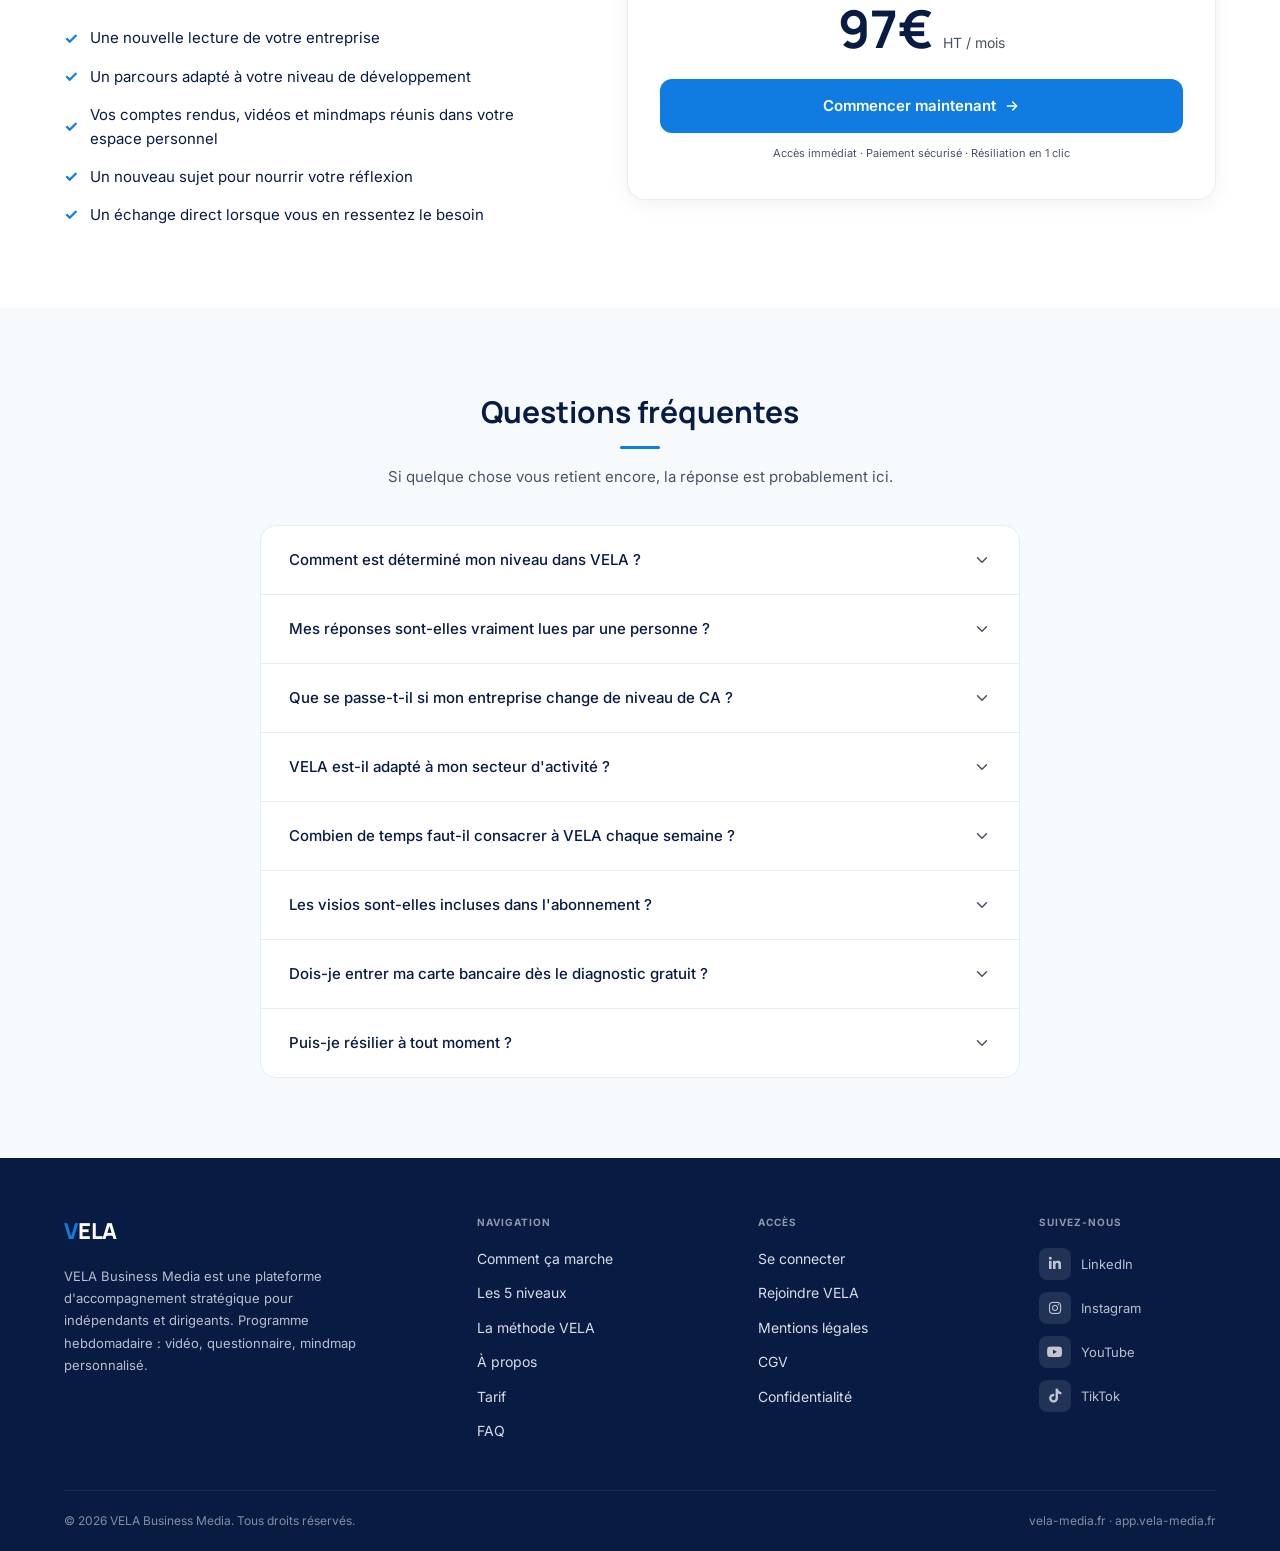
==== commit e96ea44e: "CRO: Update landing page content for improved clarity and engagement" ====
--- a/index.html
+++ b/index.html
@@ -169,7 +169,7 @@
     <section class="video-section" id="comment-ca-marche">
         <div class="container">
             <h2 class="section-title">Pourquoi VELA existe.</h2>
-            <p class="section-intro">Les entreprises évoluent à la vitesse des décisions de leur dirigeant.</p>
+            <p class="section-intro">Diriger, c'est décider seul, souvent vite, rarement avec du recul.</p>
             <div class="video-wrapper">
                 <!-- Thumbnail personnalisé -->
                 <div class="video-placeholder" id="videoThumb">
@@ -293,16 +293,15 @@
                 <div class="trust-text">
                     <h2>Derrière chaque lecture stratégique,<br>une personne.</h2>
                     <blockquote class="trust-quote">"Les dirigeants ont rarement besoin de plus d’informations. Ils ont besoin de mieux les relier."</blockquote>
-                    <p>Depuis plus de 10 ans, j’accompagne des dirigeants dans leurs décisions stratégiques, leurs phases de croissance et leurs périodes de transformation pour les aider à prendre du recul, mieux comprendre leur entreprise et décider avec davantage de clarté.</p>
-                    <p>J’ai créé VELA pour rendre cette manière de travailler accessible à davantage d’entreprises. <br>
+                    <p>Stratège en rentabilité depuis plus de 10 ans,j’accompagne des dirigeants dans leurs décisions stratégiques, leurs phases de croissance et leurs périodes de transformation pour les aider à prendre du recul, mieux comprendre leur entreprise et décider avec davantage de clarté.</p>
+                    <p>J’ai créé VELA pour rendre cette manière de travailler accessible à davantage d’entreprises, sans le prix ni le rythme d'un cabinet de conseil à la journée. <br>
                     Chaque semaine, je réalise votre lecture stratégique afin de vous aider à prendre du recul, relier les informations entre elles et identifier les décisions qui feront réellement avancer votre entreprise.</p>
                     <p>Et lorsque votre situation nécessite d’aller plus loin, vous pouvez réserver directement une visio stratégique depuis votre espace VELA pour poursuivre la réflexion ensemble.</p>
                     <ul class="trust-bullets">
                         <li>10+ ans aux côtés des dirigeants</li>
                         <li>200+ entreprises accompagnées</li>
-                        <li>Chaque lecture est réalisée personnellement</li>
+                        <li>Une lecture stratégique réalisée personnellement chaque semaine</li>
                         <li>Des visios stratégiques disponibles directement depuis votre espace VELA</li>
-                        <li>Une lecture stratégique réalisée personnellement chaque semaine</li>
                     </ul>
                 </div>
                 <div class="trust-left">
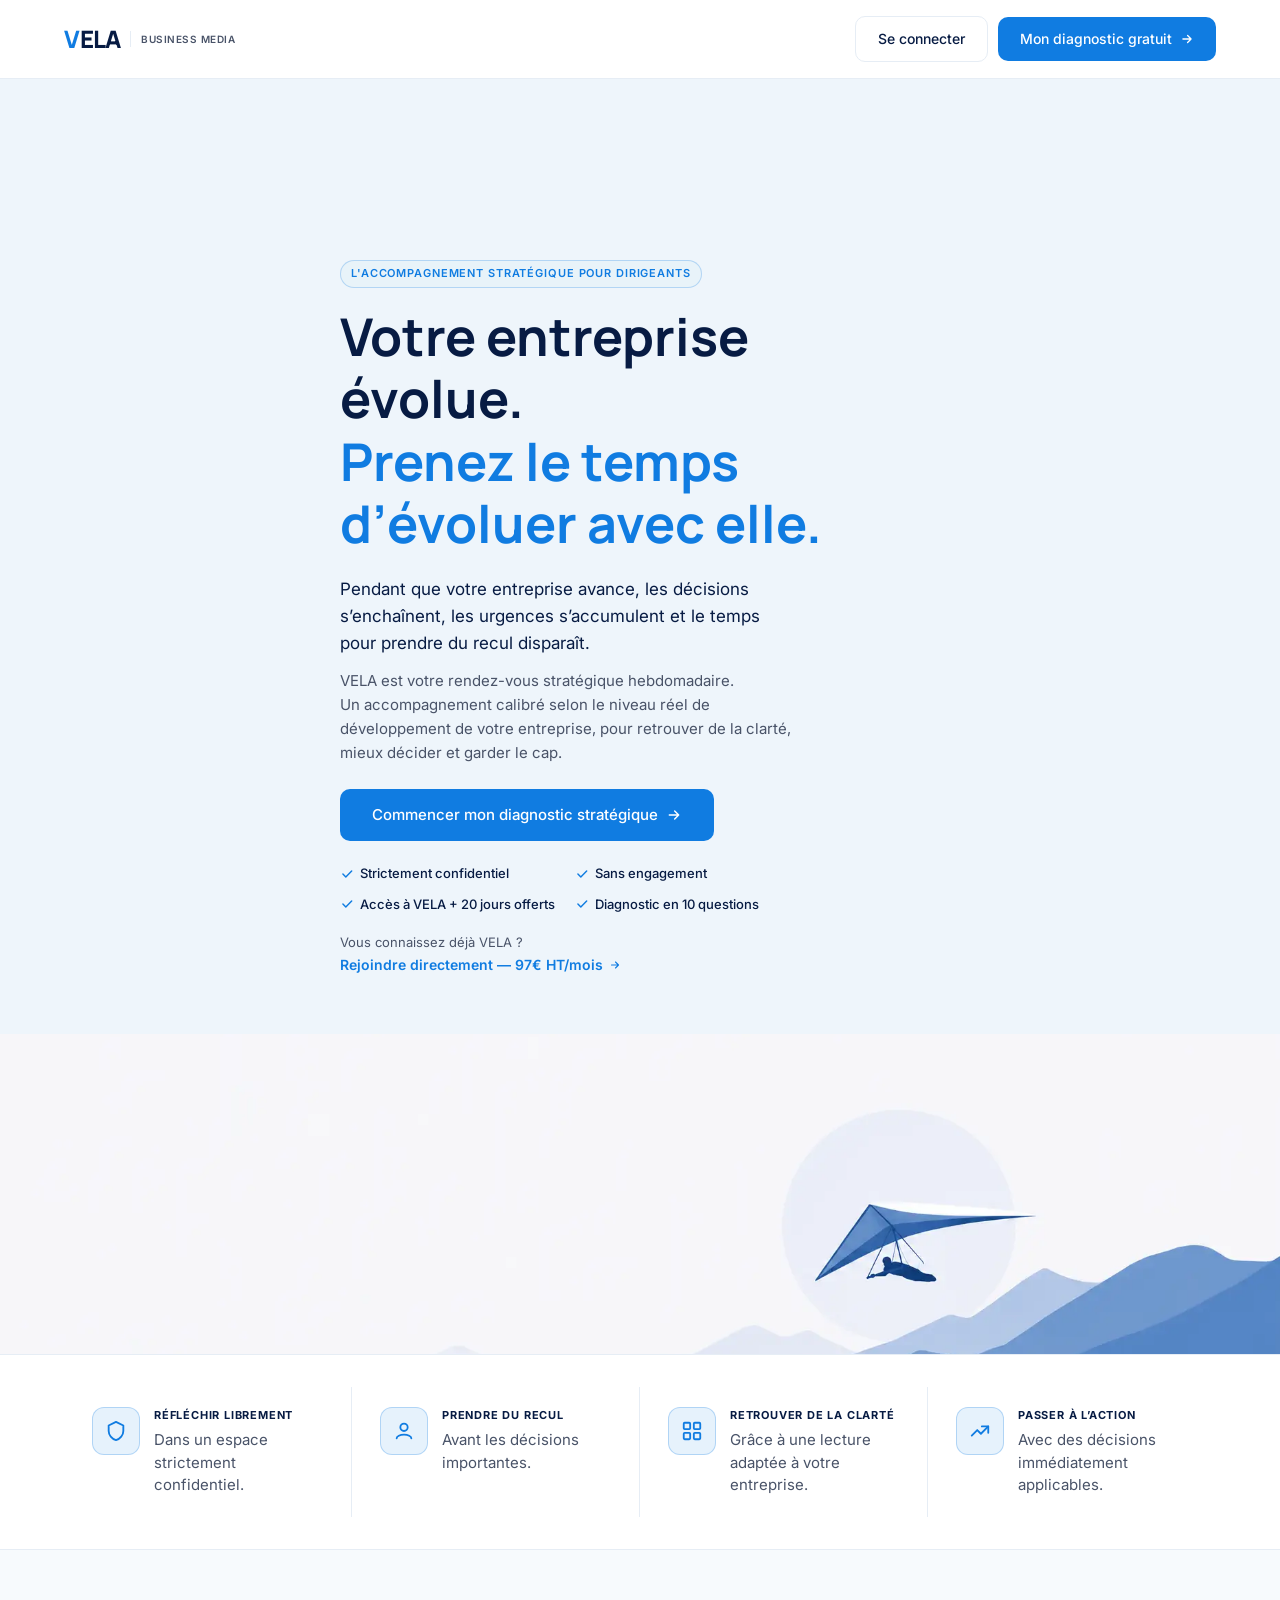
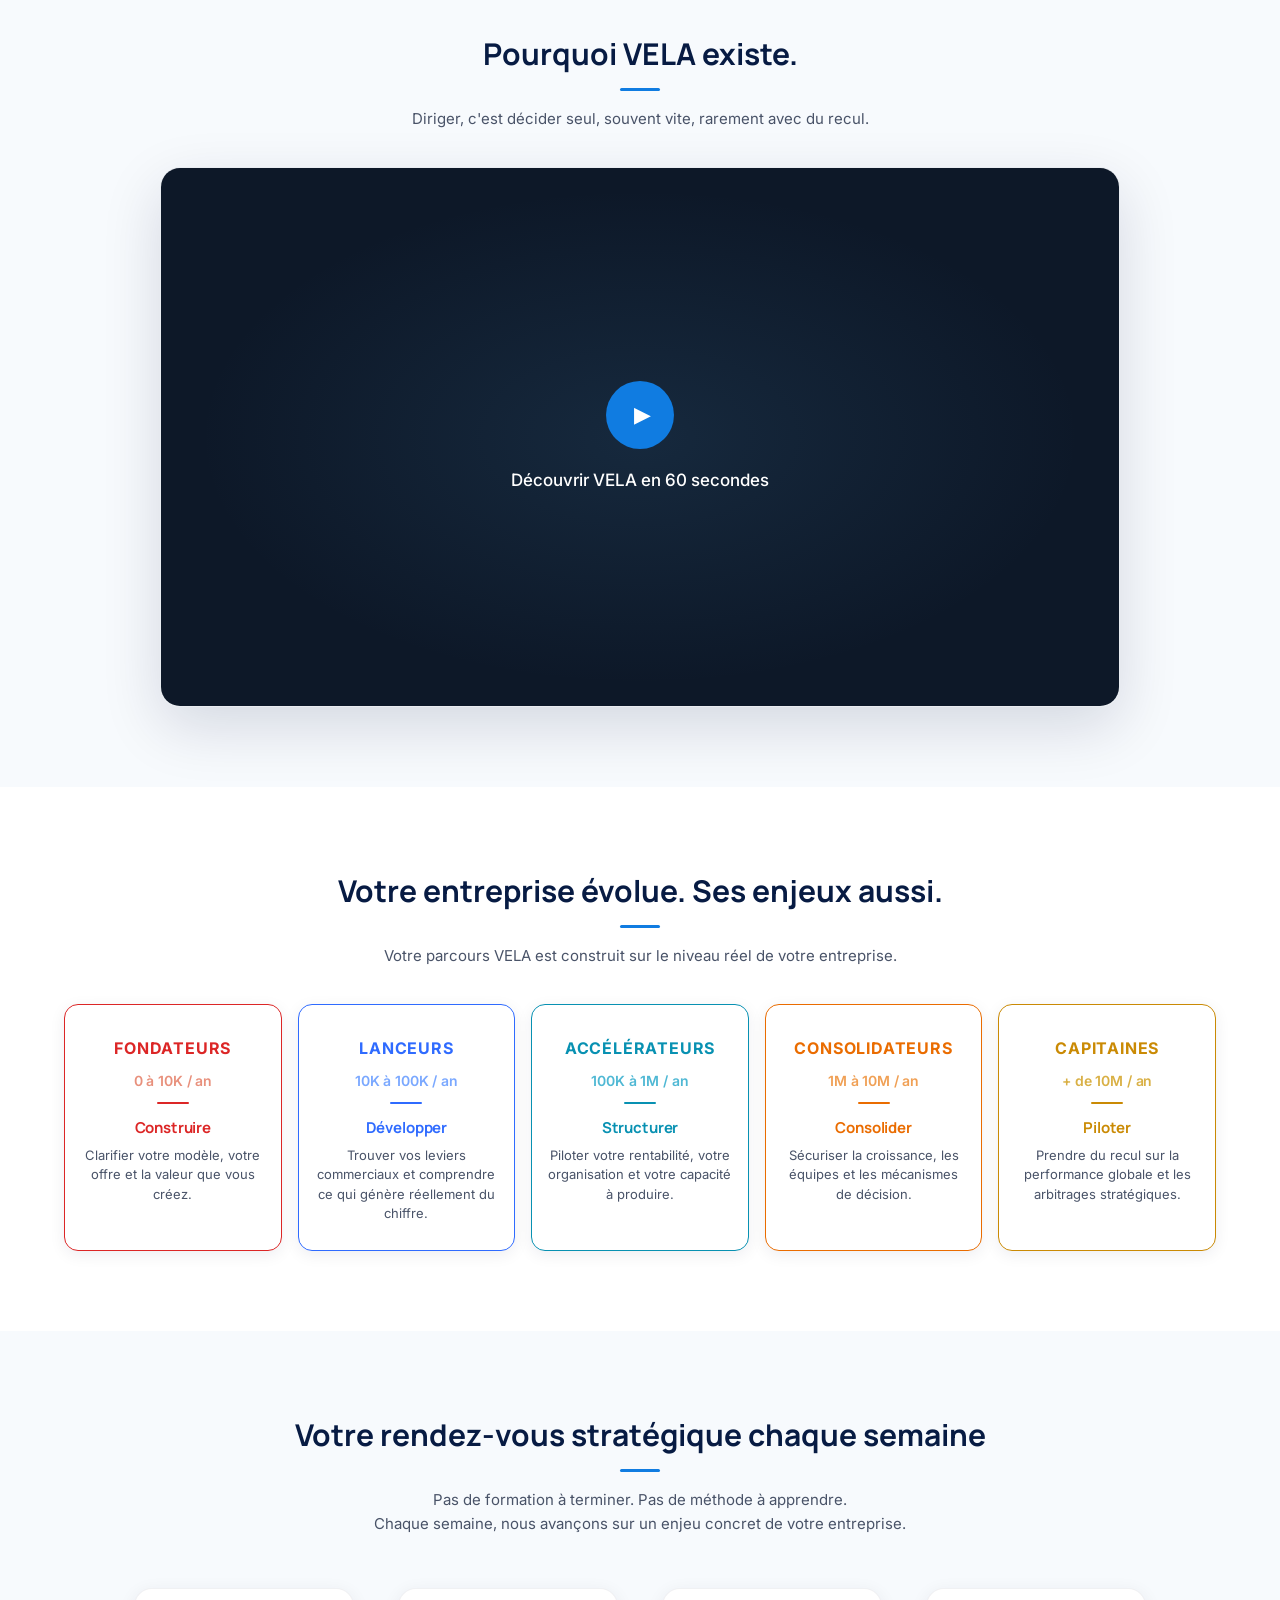
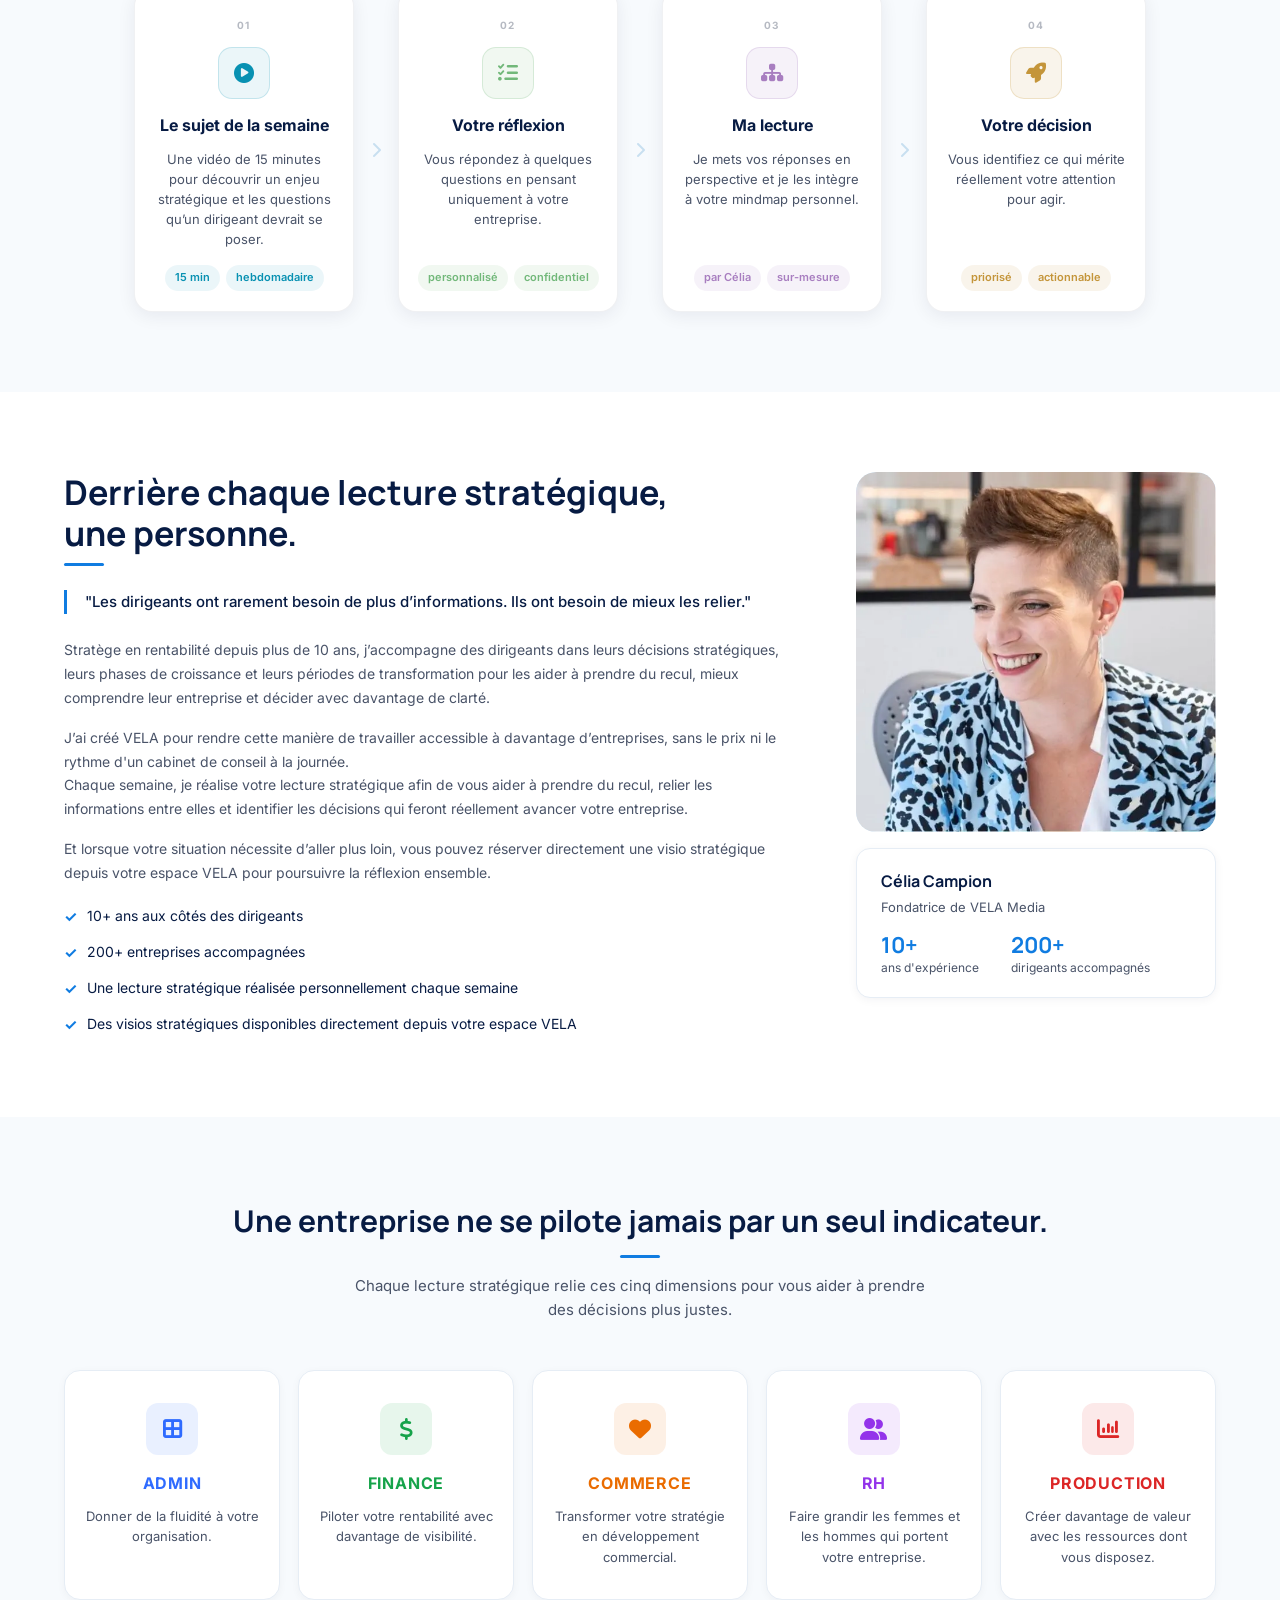
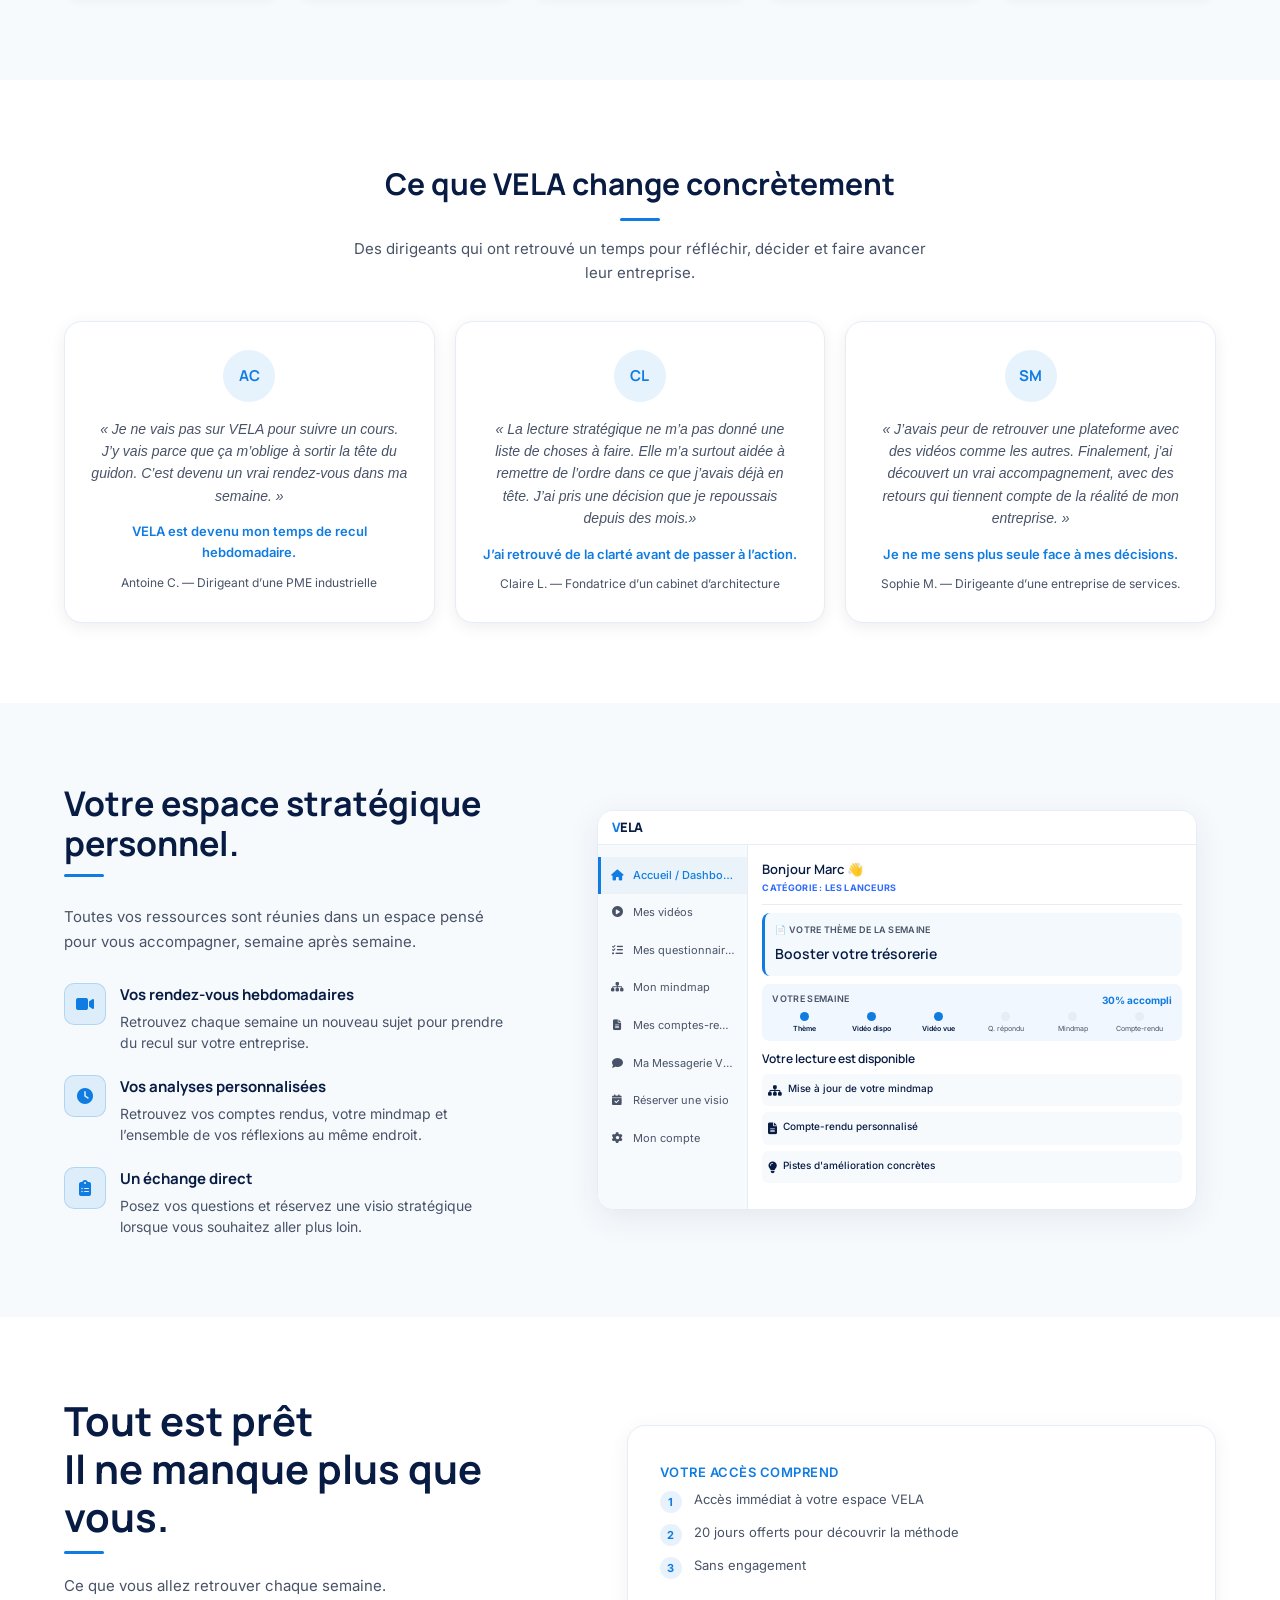
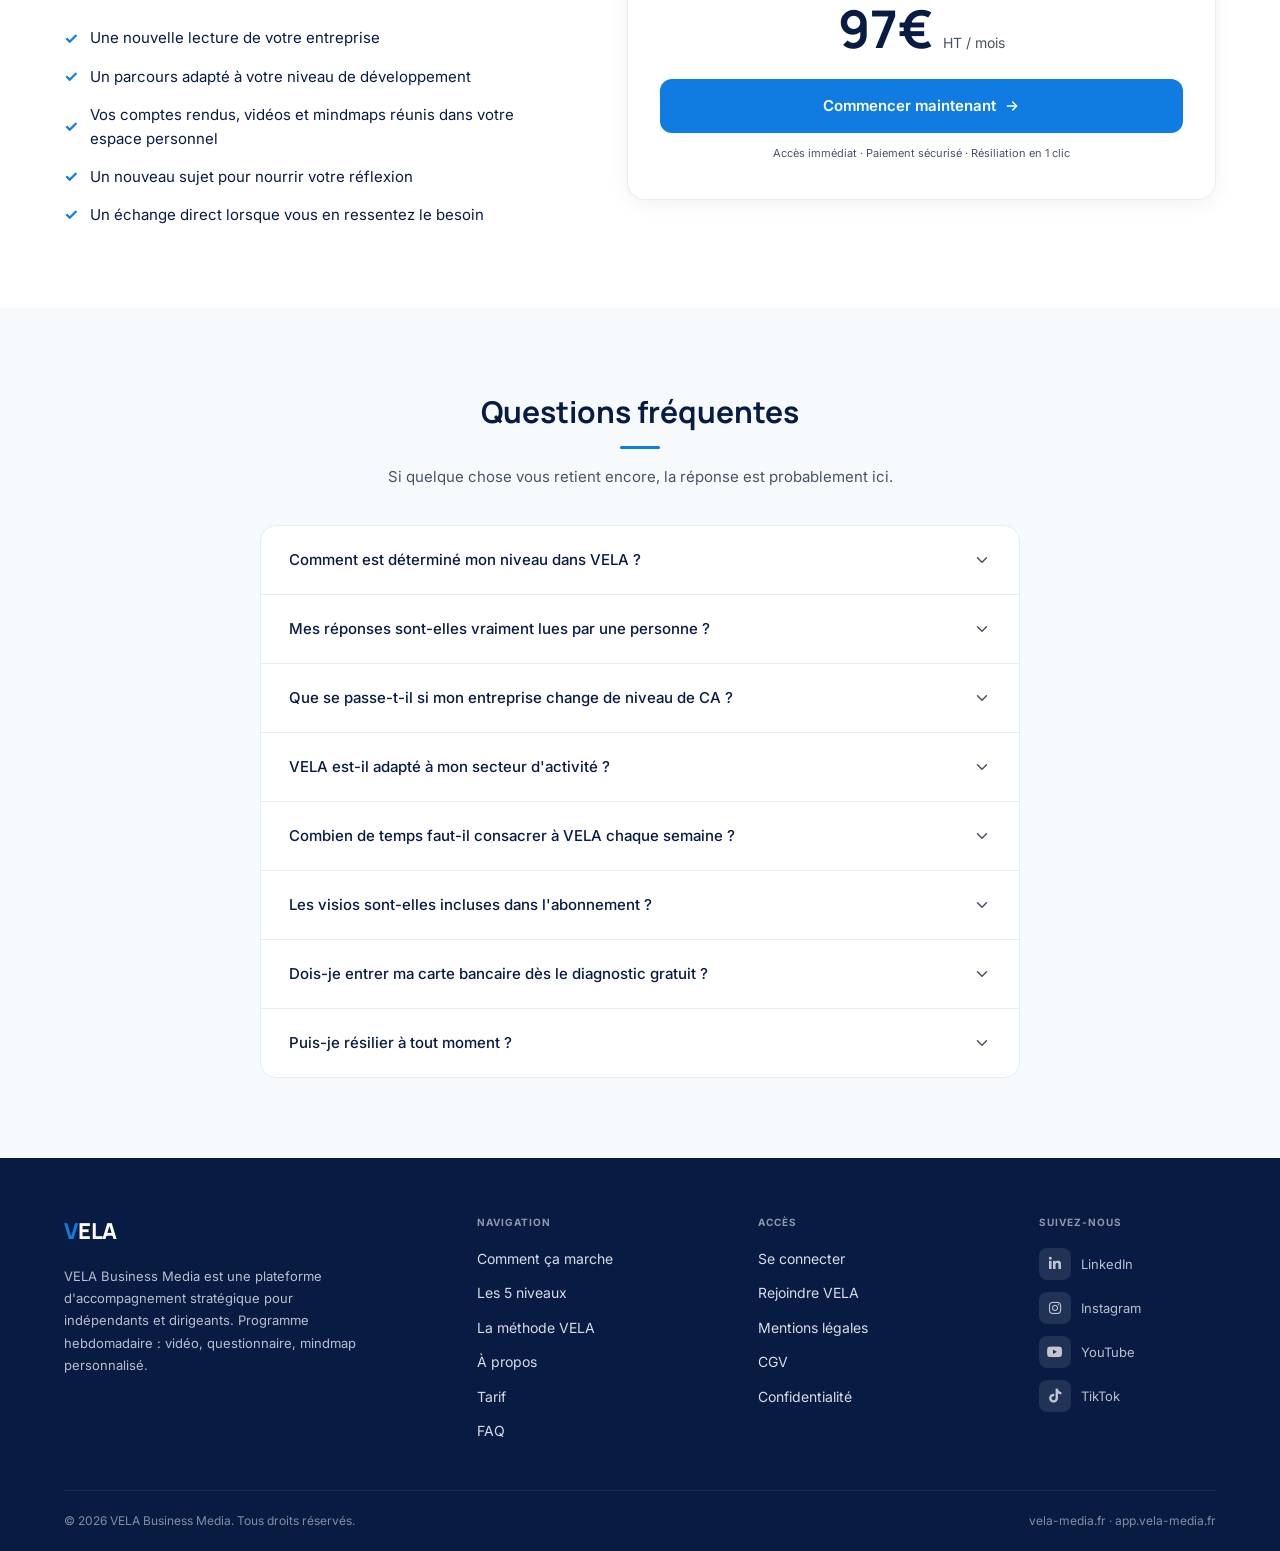
==== commit 63b42cc9: "Fix typo in strategic text for improved readability" ====
--- a/index.html
+++ b/index.html
@@ -293,7 +293,7 @@
                 <div class="trust-text">
                     <h2>Derrière chaque lecture stratégique,<br>une personne.</h2>
                     <blockquote class="trust-quote">"Les dirigeants ont rarement besoin de plus d’informations. Ils ont besoin de mieux les relier."</blockquote>
-                    <p>Stratège en rentabilité depuis plus de 10 ans,j’accompagne des dirigeants dans leurs décisions stratégiques, leurs phases de croissance et leurs périodes de transformation pour les aider à prendre du recul, mieux comprendre leur entreprise et décider avec davantage de clarté.</p>
+                    <p>Stratège en rentabilité depuis plus de 10 ans, j’accompagne des dirigeants dans leurs décisions stratégiques, leurs phases de croissance et leurs périodes de transformation pour les aider à prendre du recul, mieux comprendre leur entreprise et décider avec davantage de clarté.</p>
                     <p>J’ai créé VELA pour rendre cette manière de travailler accessible à davantage d’entreprises, sans le prix ni le rythme d'un cabinet de conseil à la journée. <br>
                     Chaque semaine, je réalise votre lecture stratégique afin de vous aider à prendre du recul, relier les informations entre elles et identifier les décisions qui feront réellement avancer votre entreprise.</p>
                     <p>Et lorsque votre situation nécessite d’aller plus loin, vous pouvez réserver directement une visio stratégique depuis votre espace VELA pour poursuivre la réflexion ensemble.</p>
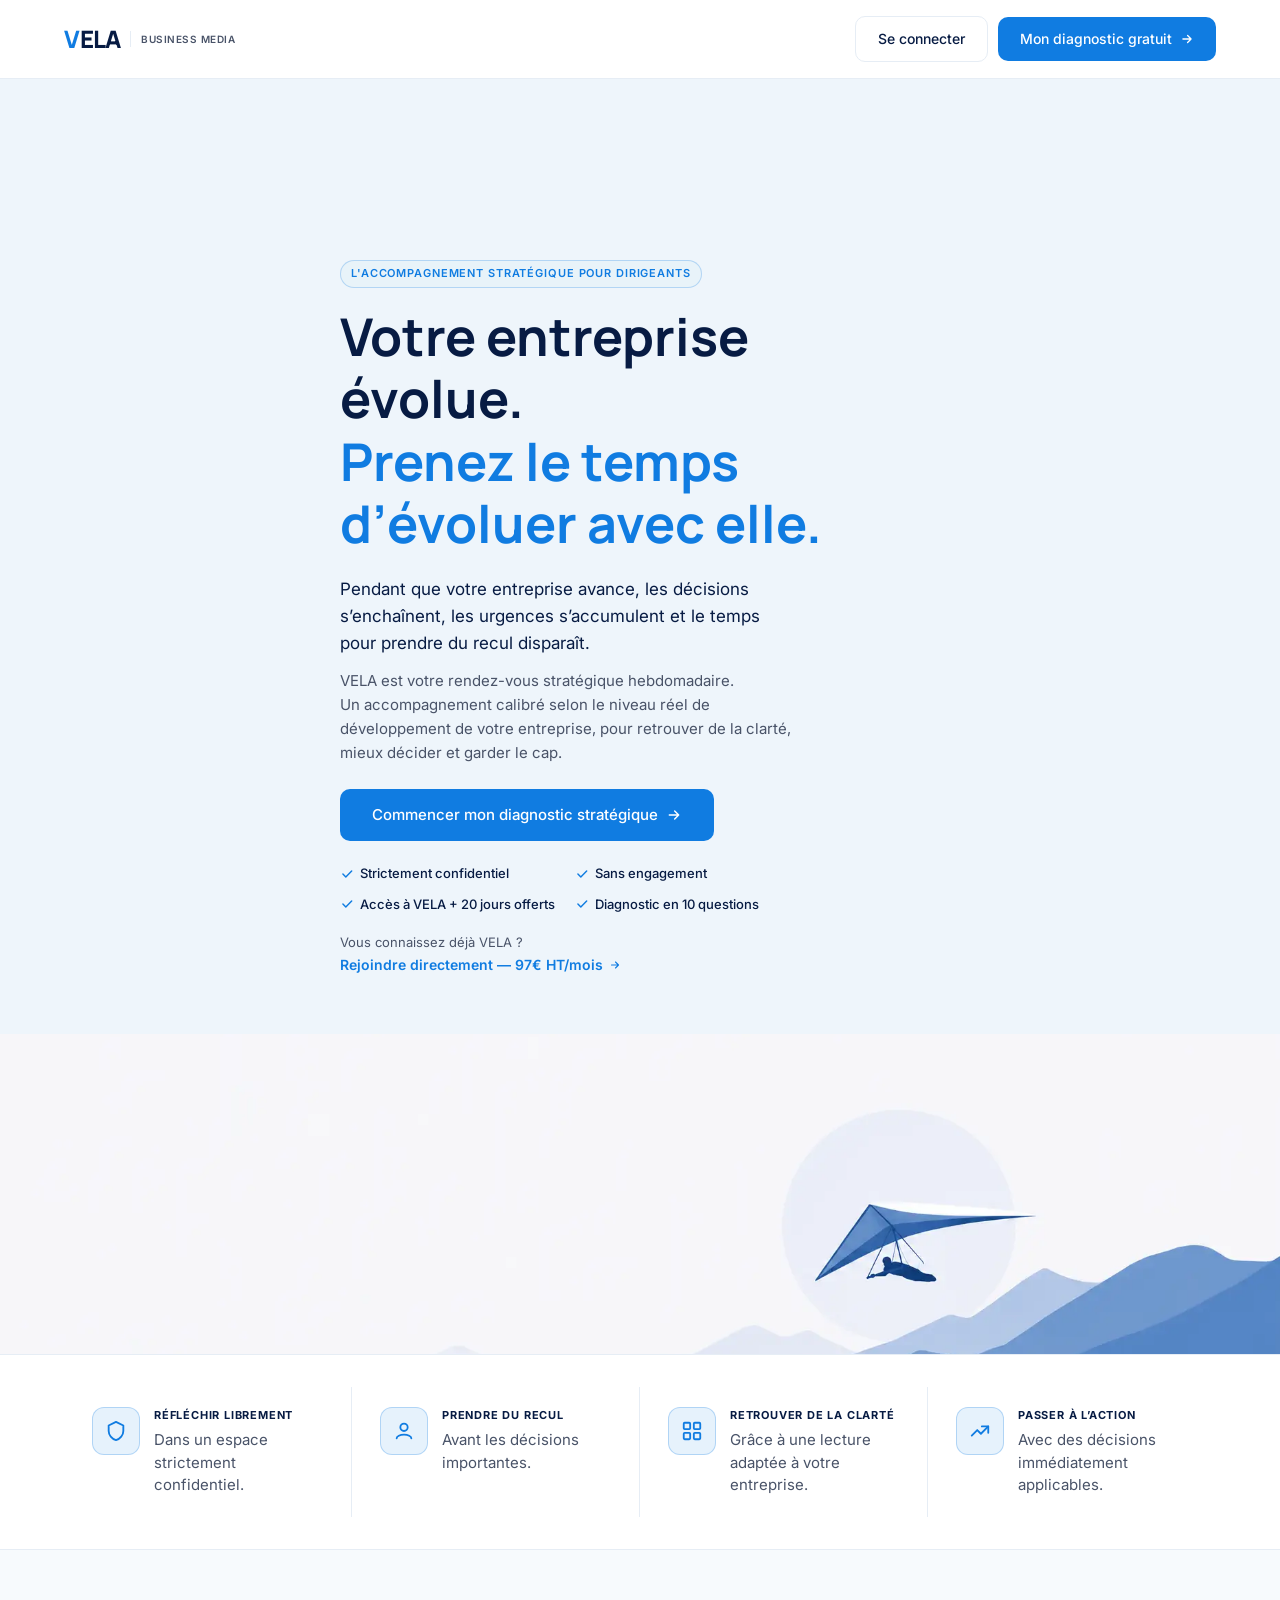
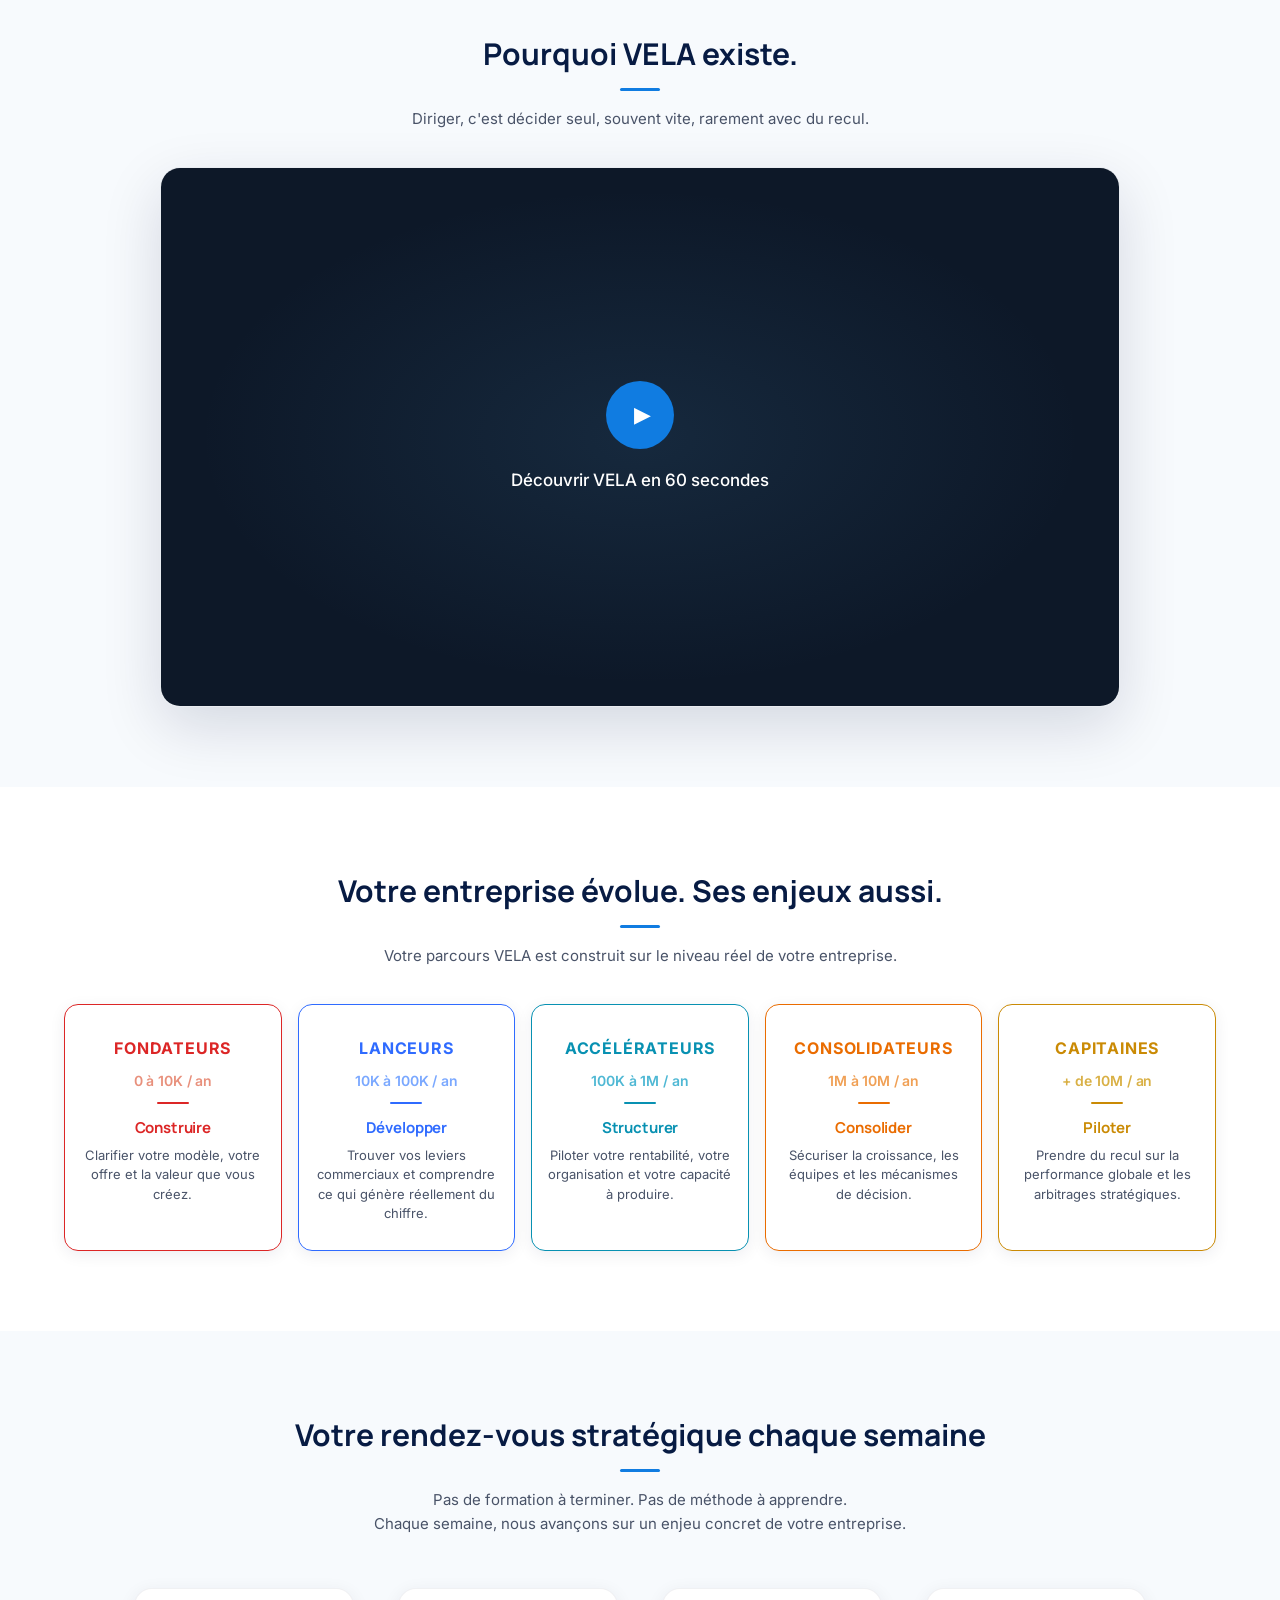
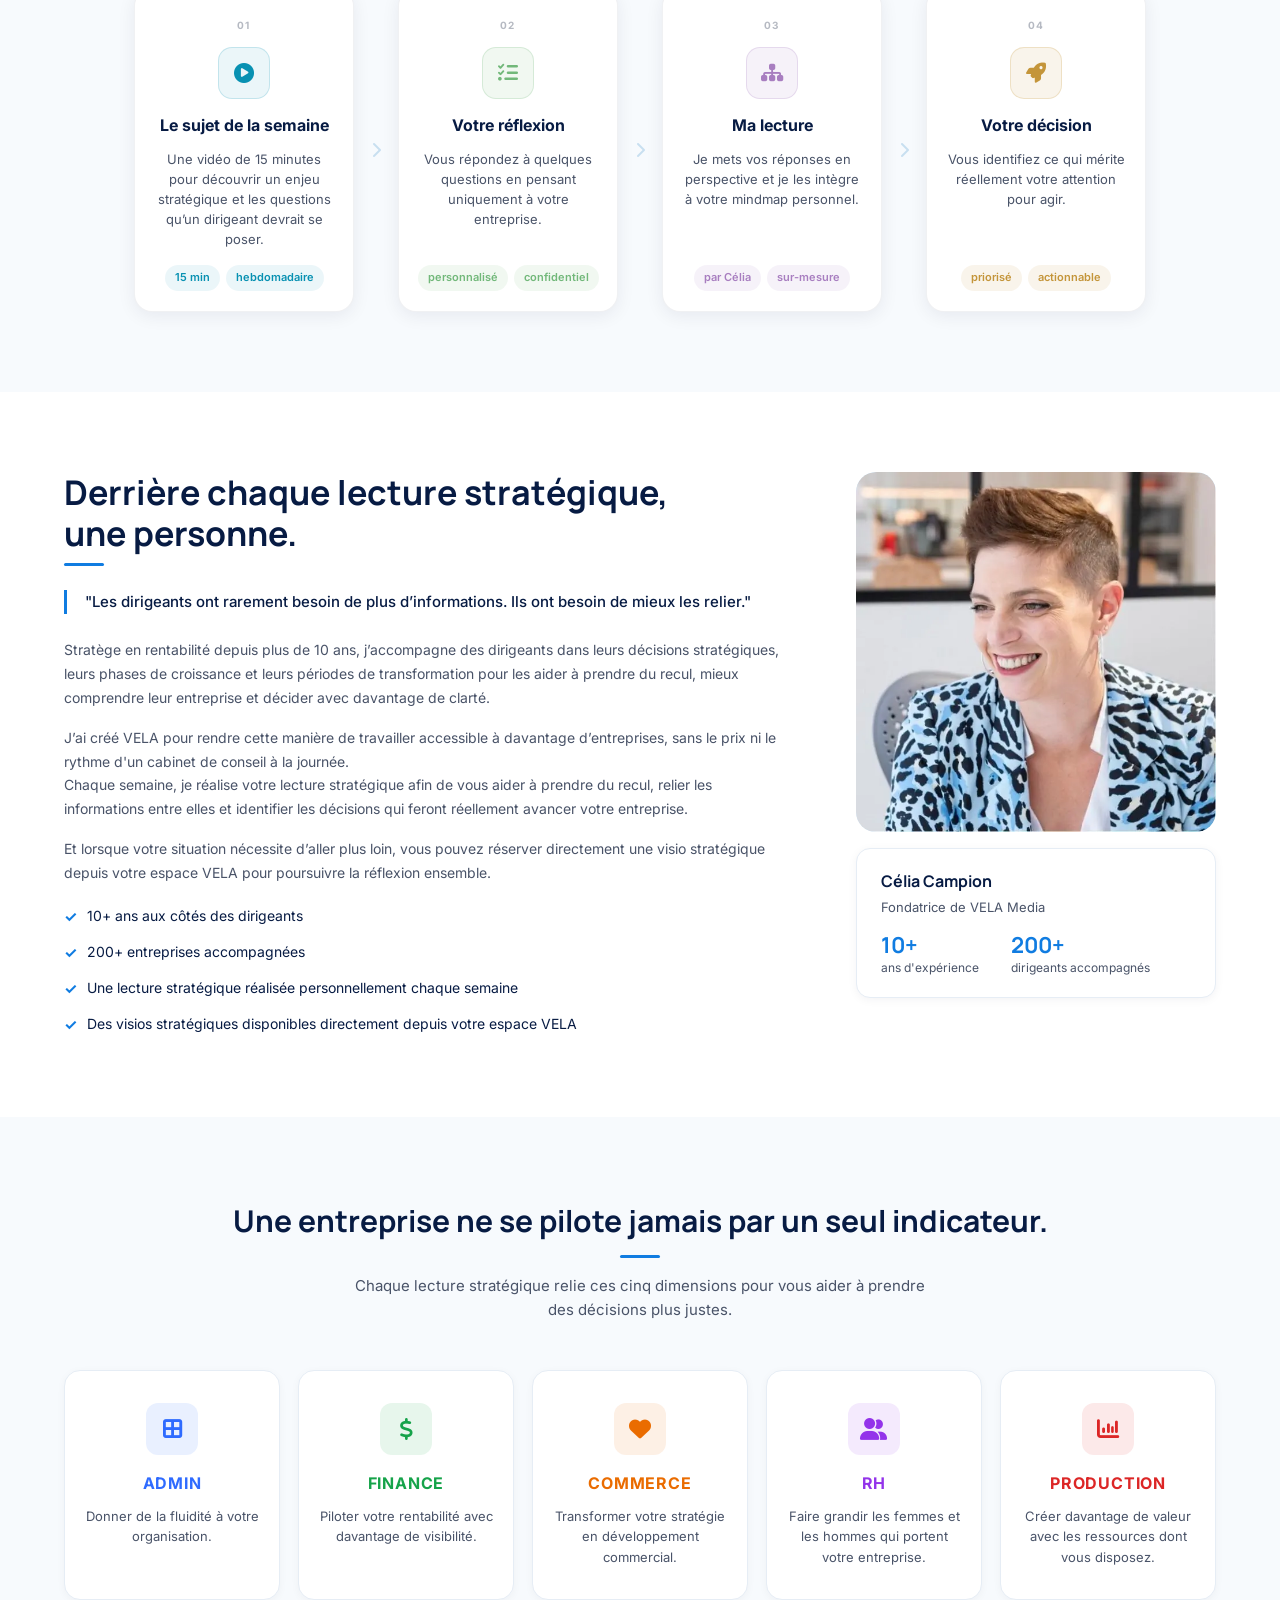
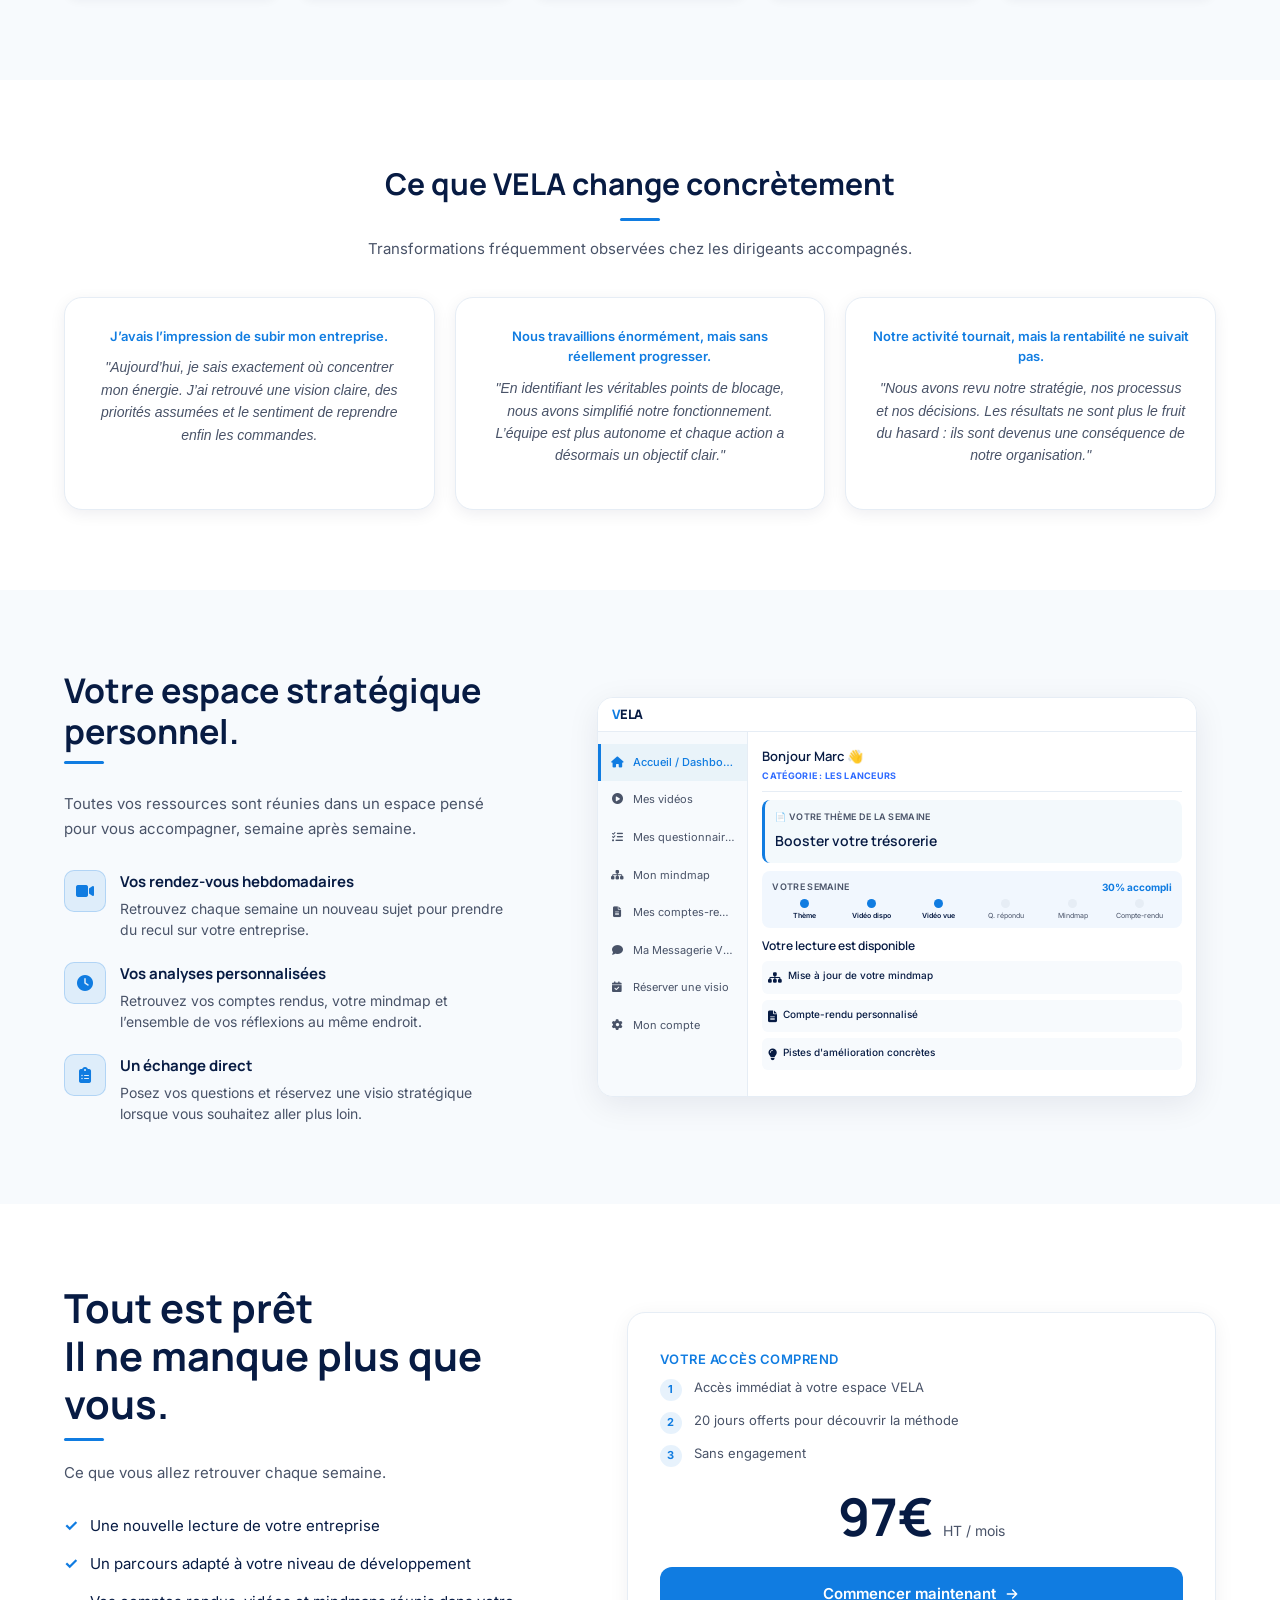
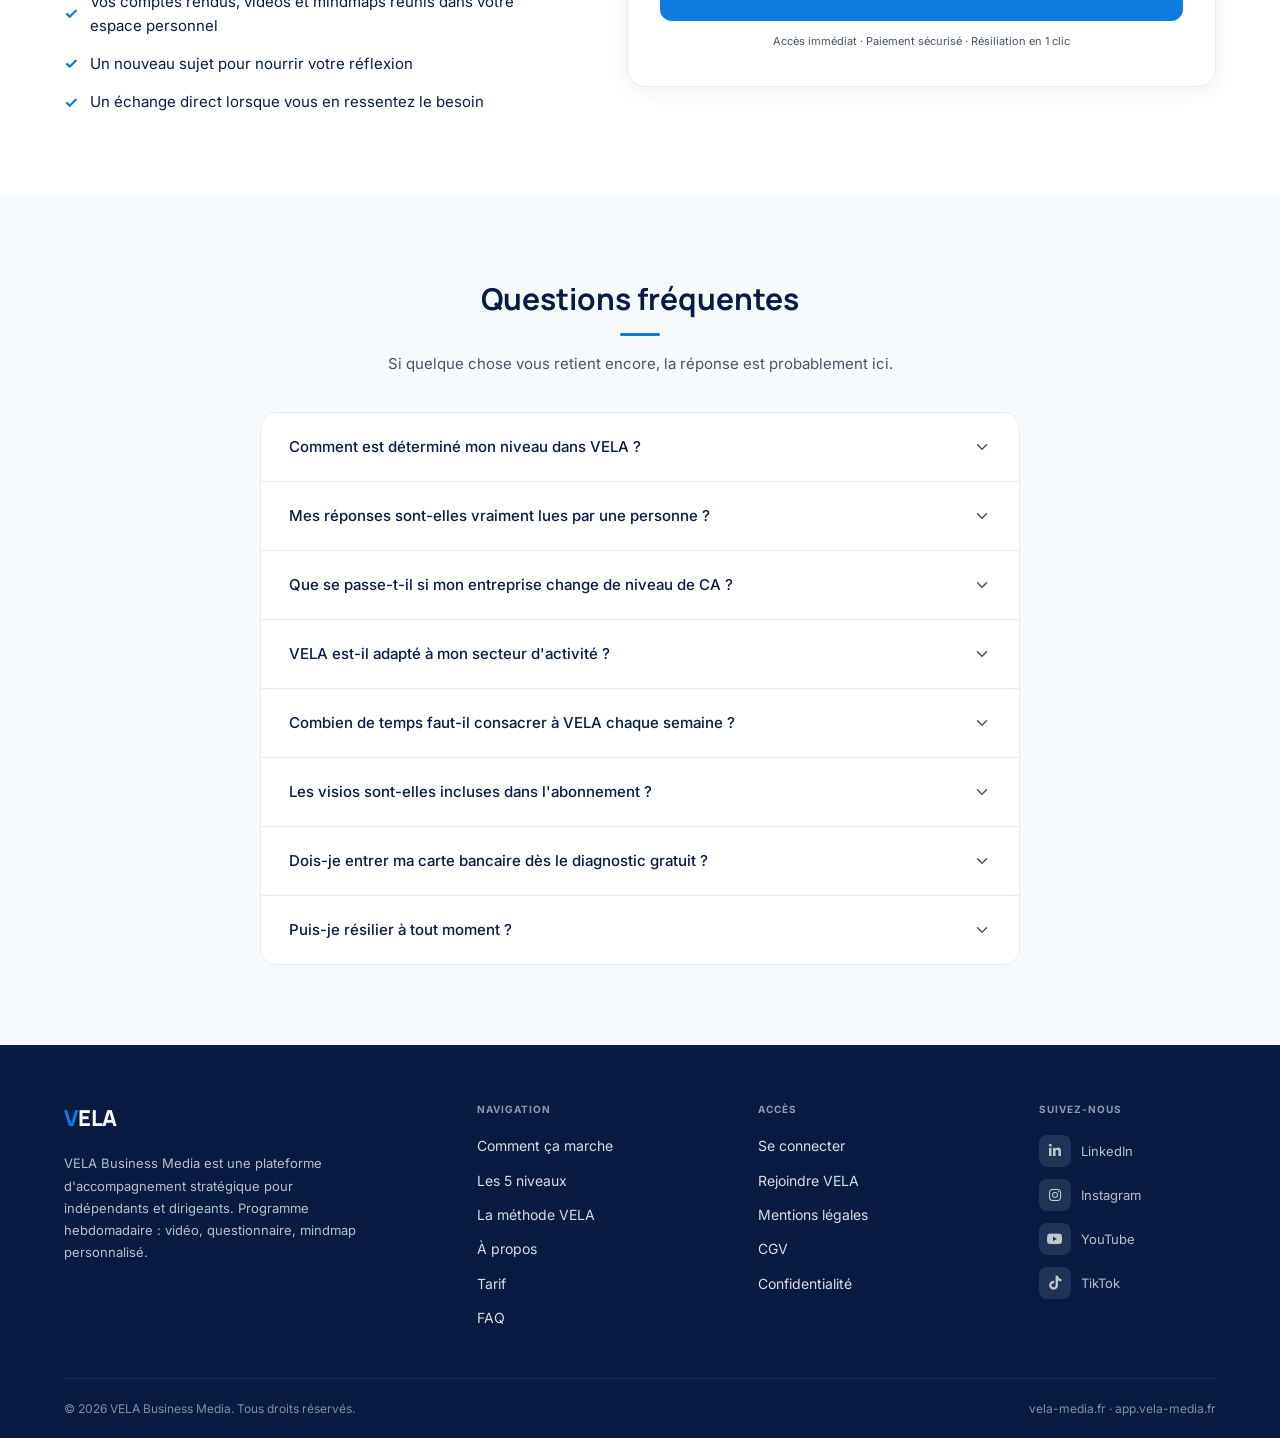
==== commit 0296a599: "CRO: Update testimonials section for enhanced clarity and engagement" ====
--- a/index.html
+++ b/index.html
@@ -368,25 +368,28 @@
     <section class="testimonials" id="temoignages">
         <div class="container">
             <h2 class="section-title">Ce que VELA change concrètement</h2>
-            <p class="section-intro">Des dirigeants qui ont retrouvé un temps pour réfléchir, décider et faire avancer leur entreprise.</p>
+            <p class="section-intro">Transformations fréquemment observées chez les dirigeants accompagnés.</p>
             <div class="testimonials-grid">
                 <div class="testimonial-card">
-                    <div class="testimonial-avatar">AC</div>
-                    <p class="testimonial-quote">« Je ne vais pas sur VELA pour suivre un cours. J’y vais parce que ça m’oblige à sortir la tête du guidon. C’est devenu un vrai rendez-vous dans ma semaine. »</p>
-                    <p class="testimonial-result">VELA est devenu mon temps de recul hebdomadaire.</p>
-                    <p class="testimonial-name">Antoine C. — Dirigeant d’une PME industrielle</p>
+                    <!--<div class="testimonial-avatar">AC</div>-->
+                    <p class="testimonial-result">J’avais l’impression de subir mon entreprise.</p>
+                    <p class="testimonial-quote">"Aujourd’hui, je sais exactement où concentrer mon énergie. J’ai retrouvé une vision claire, des priorités assumées et le sentiment de reprendre enfin les commandes.</p>
+                    <!--<p class="testimonial-result"></p>-->
+                    <!--<p class="testimonial-name">Antoine C. — Dirigeant d’une PME industrielle</p>-->
                 </div>
                 <div class="testimonial-card">
-                    <div class="testimonial-avatar">CL</div>
-                    <p class="testimonial-quote">« La lecture stratégique ne m’a pas donné une liste de choses à faire. Elle m’a surtout aidée à remettre de l’ordre dans ce que j’avais déjà en tête. J’ai pris une décision que je repoussais depuis des mois.»</p>
-                    <p class="testimonial-result">J’ai retrouvé de la clarté avant de passer à l’action.</p>
-                    <p class="testimonial-name">Claire L. — Fondatrice d’un cabinet d’architecture</p>
+                    <!--<div class="testimonial-avatar">CL</div>-->
+                    <p class="testimonial-result">Nous travaillions énormément, mais sans réellement progresser.</p>
+                    <p class="testimonial-quote">"En identifiant les véritables points de blocage, nous avons simplifié notre fonctionnement. L’équipe est plus autonome et chaque action a désormais un objectif clair."</p>
+                    <!--<p class="testimonial-result"></p>-->
+                    <!--<p class="testimonial-name">Claire L. — Fondatrice d’un cabinet d’architecture</p>-->
                 </div>
                 <div class="testimonial-card">
-                    <div class="testimonial-avatar">SM</div>
-                    <p class="testimonial-quote">« J’avais peur de retrouver une plateforme avec des vidéos comme les autres. Finalement, j’ai découvert un vrai accompagnement, avec des retours qui tiennent compte de la réalité de mon entreprise. »</p>
-                    <p class="testimonial-result">Je ne me sens plus seule face à mes décisions.</p>
-                    <p class="testimonial-name">Sophie M. — Dirigeante d’une entreprise de services.</p>
+                    <!--<div class="testimonial-avatar">SM</div>-->
+                    <p class="testimonial-result">Notre activité tournait, mais la rentabilité ne suivait pas.</p>
+                    <p class="testimonial-quote">"Nous avons revu notre stratégie, nos processus et nos décisions. Les résultats ne sont plus le fruit du hasard : ils sont devenus une conséquence de notre organisation."</p>
+                    <!--<p class="testimonial-result"></p>-->
+                    <!--<p class="testimonial-name">Sophie M. — Dirigeante d’une entreprise de services.</p>-->
                 </div>
             </div>
         </div>
